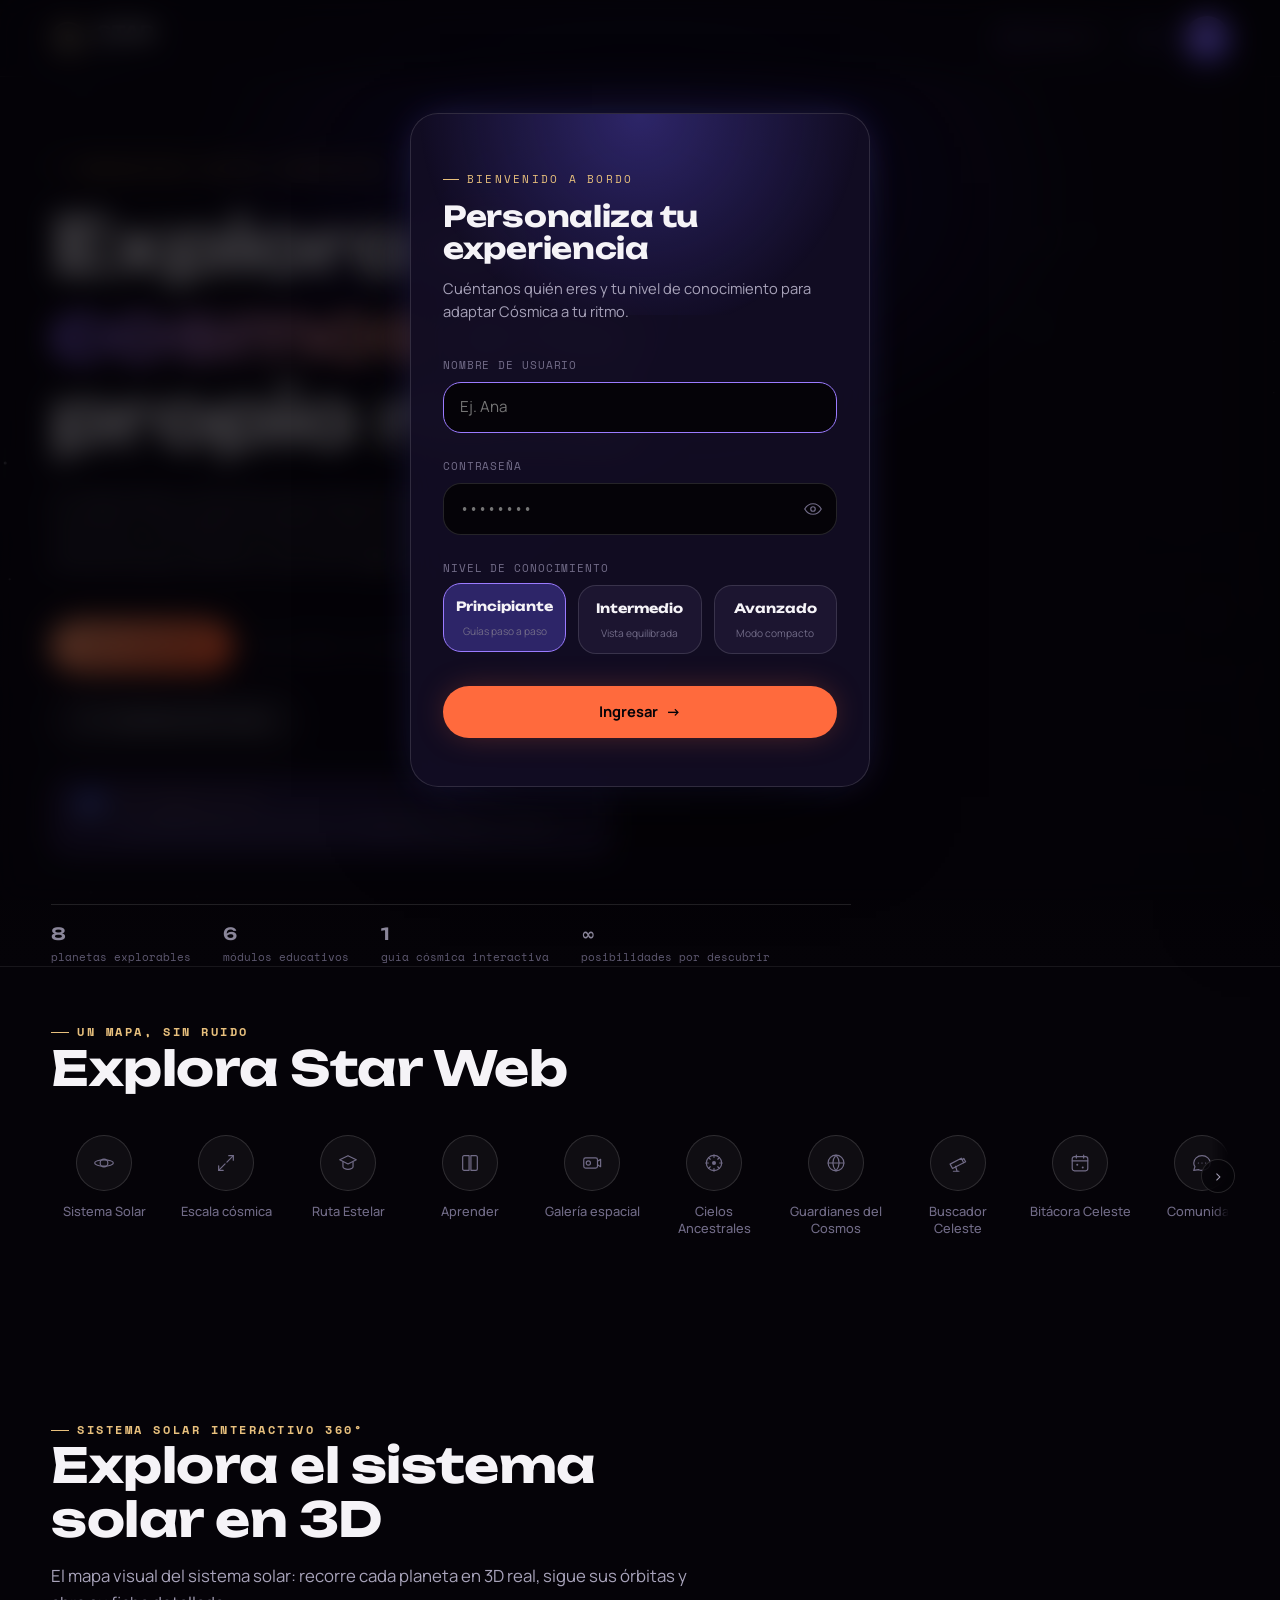
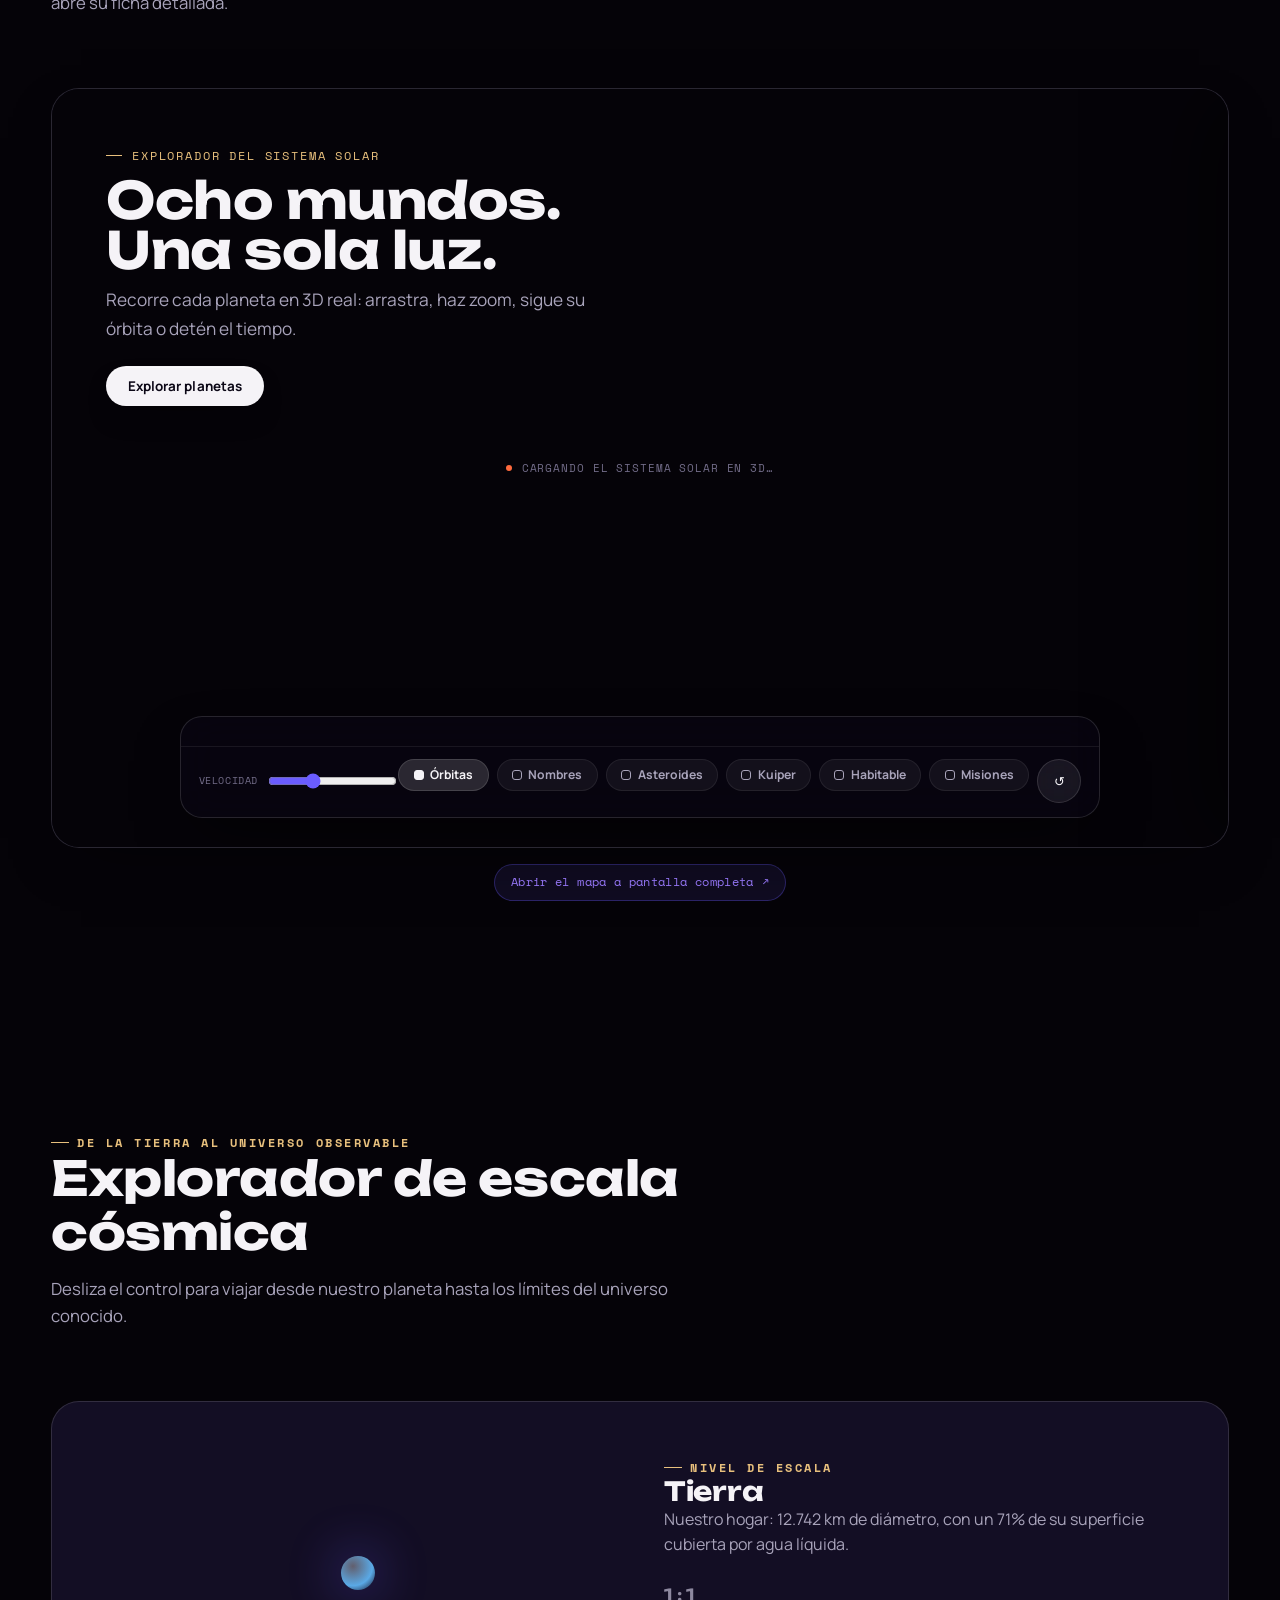
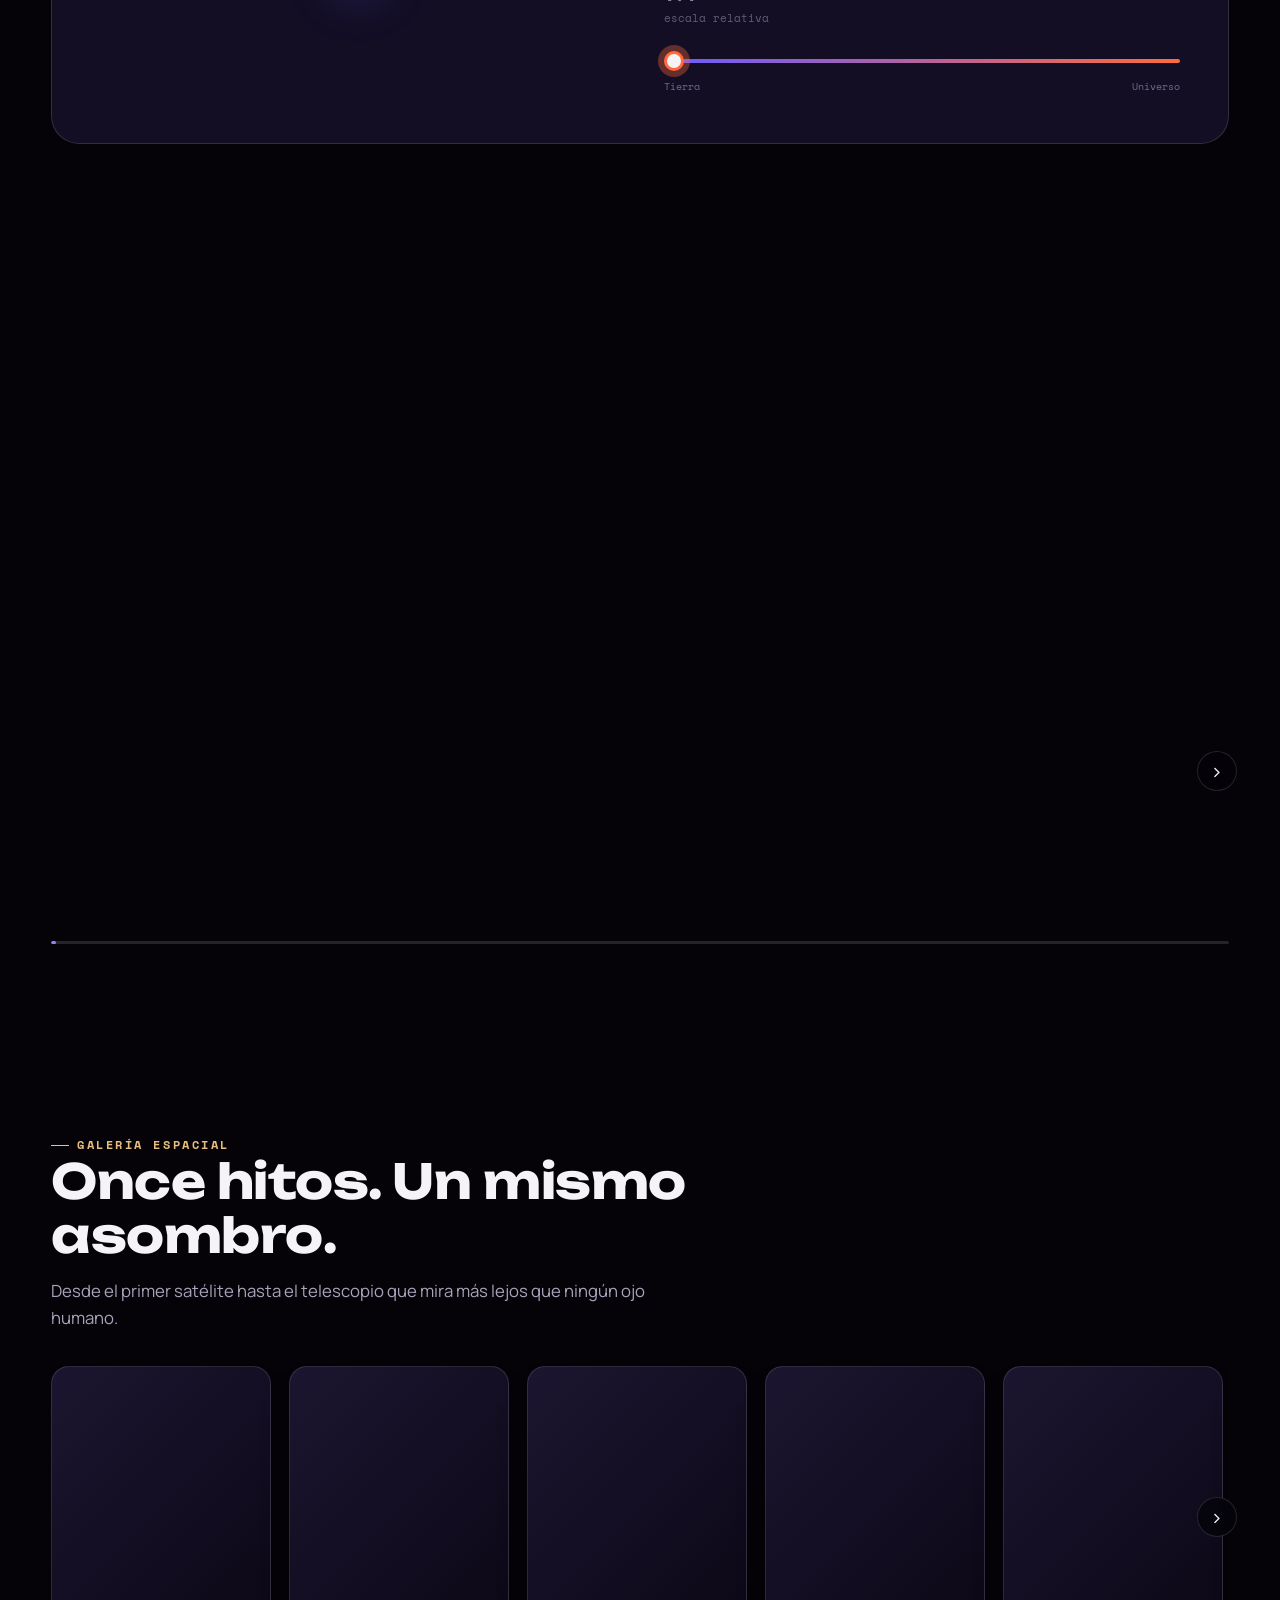
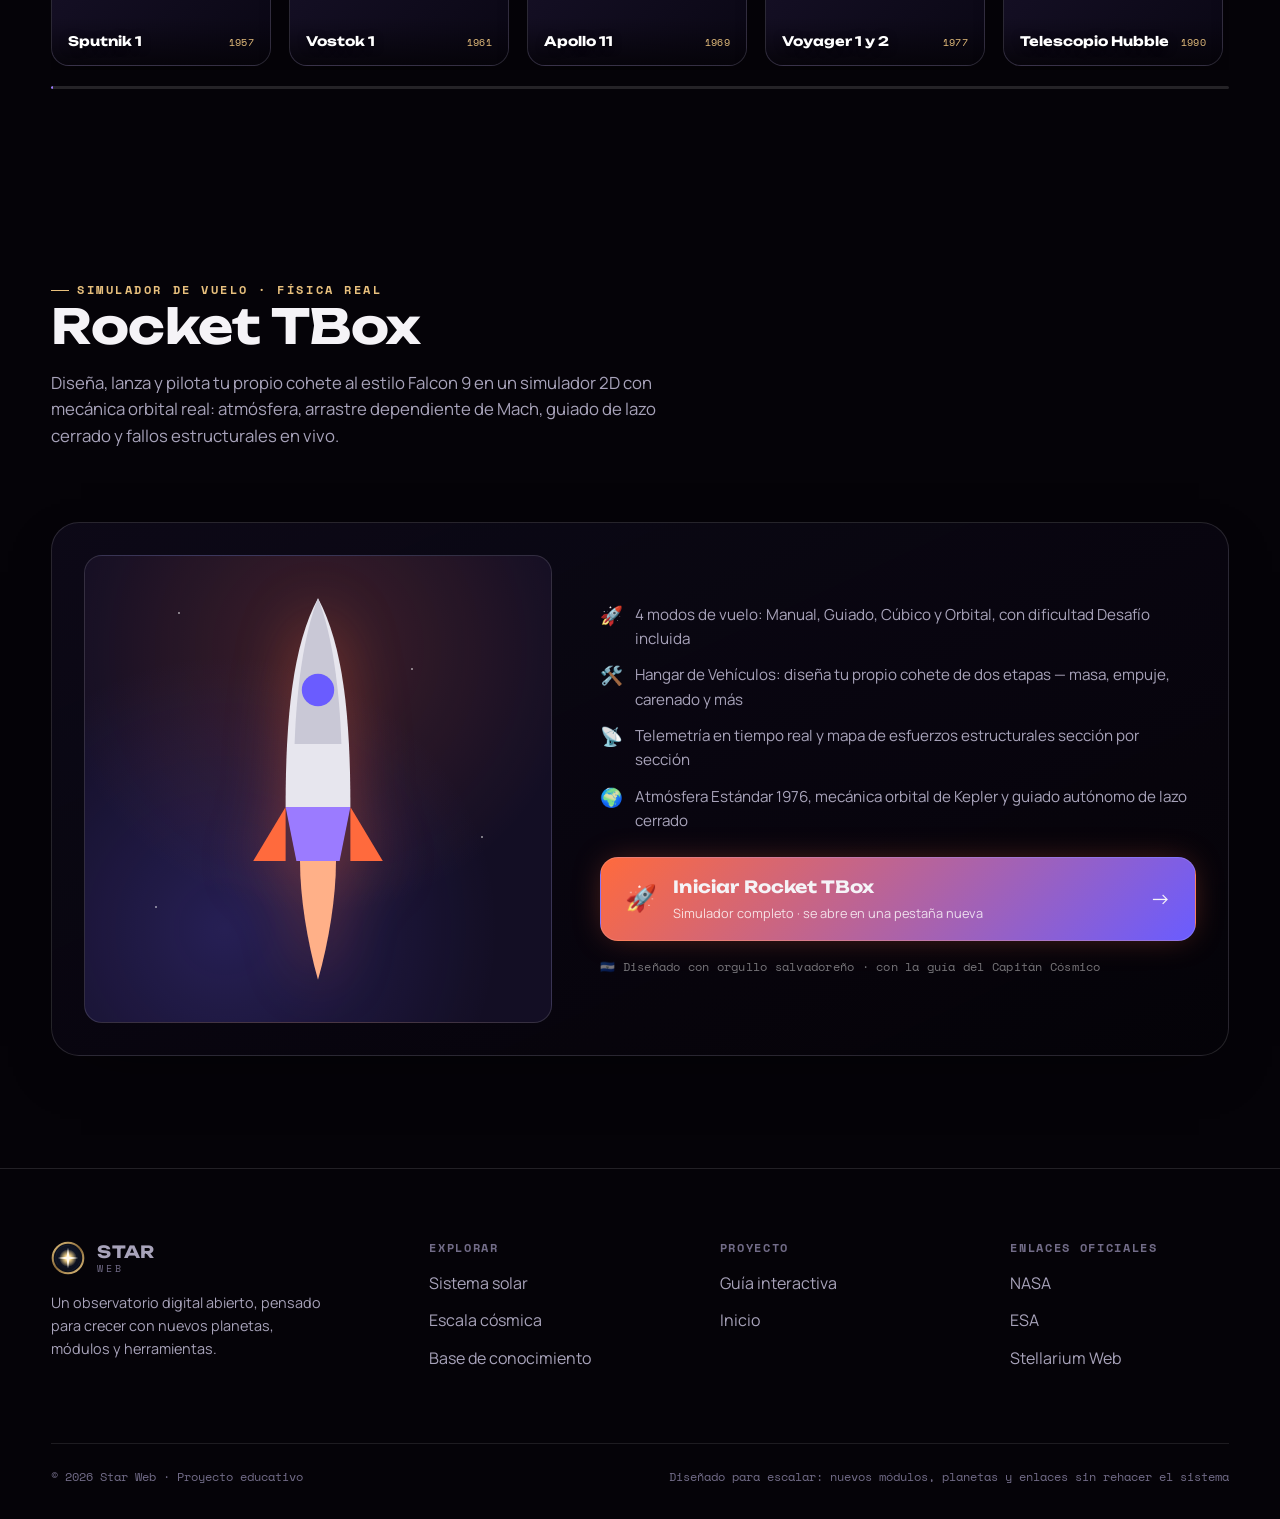
==== index.html @ 4aaf5ba1 "Fusiona la reorganización de accesos y secciones de claude/remove-visual-map-c8xvam" ====
<!DOCTYPE html> <html lang="es"> <head> <meta charset="UTF-8"> <meta name="viewport" content="width=device-width,initial-scale=1"> <title>Star Web · Explorador del espacio y la galaxia</title> <meta name="description" content="Explora planetas, escalas cósmicas y fenómenos del universo en una experiencia interactiva con guía interactiva."> <meta name="nebula-revision" content="stabilized-2026-08-02"> <link rel="icon" href="data:image/svg+xml,%3Csvg xmlns='http://www.w3.org/2000/svg' viewBox='0 0 100 100'%3E%3Ccircle cx='50' cy='50' r='44' fill='%230a0e1a' stroke='%23c9a15a' stroke-width='8'/%3E%3Cpath fill='%23fbe7a1' d='M50 16 L56 44 L84 50 L56 56 L50 84 L44 56 L16 50 L44 44 Z'/%3E%3C/svg%3E"> <link rel="preconnect" href="https://fonts.googleapis.com"> <link rel="preconnect" href="https://fonts.gstatic.com" crossorigin> <link href="https://fonts.googleapis.com/css2?family=Manrope:wght@400;500;600;700;800&family=Space+Mono:wght@400;700&family=Unbounded:wght@500;700;900&family=Cormorant+Garamond:ital,wght@0,500;0,600;0,700;1,500&family=Cinzel+Decorative:wght@400;700;900&display=swap" rel="stylesheet"> <script>!function(){function r(r,e,n){try{window.__nebulaErrors.push({kind:r,message:e,time:Date.now()}),window.__nebulaErrors.length>20&&window.__nebulaErrors.shift(),console.error("[Cósmica]",r,e,n||"")}catch(r){}}window.__nebulaErrors=[],window.addEventListener("error",function(e){r("error",e&&e.message,e&&e.error)}),window.addEventListener("unhandledrejection",function(e){r("unhandledrejection","Promesa rechazada sin manejar",e&&e.reason)}),window.safeStorage={get:function(e,n){try{var o=window.localStorage.getItem(e);if(null===o)return null;var t=o;try{t=JSON.parse(o)}catch(r){}return"function"!=typeof n||n(t)?t:null}catch(n){return r("storage-read",'No se pudo leer "'+e+'"',n),null}},set:function(e,n){try{var o="string"==typeof n?n:JSON.stringify(n);return window.localStorage.setItem(e,o),!0}catch(n){return r("storage-write",'No se pudo guardar "'+e+'"',n),!1}},remove:function(e){try{window.localStorage.removeItem(e)}catch(n){r("storage-remove",e,n)}}}}()</script> <style>:root{--deep-void:#050308;--deep-void-alt:#0a0714;--cosmic-indigo:#130e24;--cosmic-indigo-light:#1c1530;--cosmic-indigo-border:rgba(255,255,255,.13);--nebula-violet:#6a5cff;--nebula-violet-soft:#9b7bff;--nebula-violet-dim:rgba(106,92,255,.32);--estelar-mist:#f5f3f7;--estelar-mist-dim:#a8a3ba;--solar-ember:#FF6A3D;--solar-ember-soft:#FFB088;--solar-ember-dim:rgba(255,106,61,.35);--proton-silver:#726c88;--proton-silver-dim:rgba(255,255,255,.45);--void-rgb:5,3,8;--indigo-rgb:19,14,36;--violet-rgb:106,92,255;--dorado-rgb:232,192,125;--m3-gigante:#E9D8A6;--m3-gigante-dim:rgba(233,216,166,.35);--m3-oceanico:#5AA9E6;--m3-oceanico-dim:rgba(90,169,230,.35);--m3-helado:#9FE0DE;--m3-helado-dim:rgba(159,224,222,.35);--font-display:'Unbounded',system-ui,sans-serif;--font-body:'Manrope',system-ui,sans-serif;--font-mono:'Space Mono',ui-monospace,monospace;--space-1:.25rem;--space-2:.5rem;--space-3:.75rem;--space-4:1rem;--space-5:1.5rem;--space-6:2rem;--space-7:3rem;--space-8:4.5rem;--space-9:7rem;--radius-sm:8px;--radius-md:18px;--radius-lg:28px;--radius-pill:999px;--container-w:min(1240px,92vw);--shadow-glow-violet:0 0 40px -8px var(--nebula-violet-dim);--shadow-glow-ember:0 0 32px -6px var(--solar-ember-dim);--shadow-card:0 20px 60px -30px rgba(0,0,0,.7);--ease-out:cubic-bezier(.16,1,.3,1);--dur-fast:.2s;--dur-med:.45s;--dur-slow:.9s;--z-nav:8400;--z-panel:200;--z-ai:300;--z-bible:400;--surface-panel:var(--cosmic-indigo);--surface-panel-border:var(--cosmic-indigo-border);--focus-ring-color:var(--nebula-violet-soft);--dorado-celestial:#e8c07d;--dorado-celestial-soft:#f6dba4;--dorado-celestial-dim:rgba(232,192,125,.4);--font-sacred:'Cormorant Garamond',Georgia,serif}*,::after,::before{box-sizing:border-box;margin:0;padding:0}html{scroll-behavior:smooth;color-scheme:dark}@media(prefers-reduced-motion:reduce){html{scroll-behavior:auto}}body{background:var(--deep-void);color:var(--estelar-mist);font-family:var(--font-body);font-size:16px;line-height:1.6;min-height:100vh;overflow-x:hidden;-webkit-font-smoothing:antialiased}img,svg{display:block;max-width:100%}button,input{font:inherit;color:inherit}button{background:0 0;border:none;cursor:pointer}a{color:inherit;text-decoration:none}ul{list-style:none}h1,h2,h3,h4{font-family:var(--font-display);font-weight:700;line-height:1.12;letter-spacing:-.01em}h1{font-size:clamp(2.6rem,6vw,5rem)}.hero-inner h1{text-shadow:0 4px 40px rgba(0,0,0,.4)}h2{font-size:clamp(1.9rem,4vw,3rem)}h3{font-size:clamp(1.25rem,2.4vw,1.65rem)}p{color:var(--estelar-mist-dim)}:focus-visible{outline:2px solid var(--focus-ring-color);outline-offset:3px;border-radius:4px}.container{width:var(--container-w);margin-inline:auto}.eyebrow{font-family:var(--font-mono);font-size:.72rem;font-weight:700;letter-spacing:.22em;text-transform:uppercase;color:var(--dorado-celestial);display:inline-flex;align-items:center;gap:var(--space-2)}.eyebrow::before{content:'';width:18px;height:1px;background:var(--dorado-celestial)}.sr-only{position:absolute;width:1px;height:1px;overflow:hidden;clip:rect(0 0 0 0);white-space:nowrap}.section{padding-block:var(--space-9);scroll-margin-top:76px}.hero{scroll-margin-top:76px}.section-head{max-width:660px;margin-bottom:var(--space-8)}.section-head p{margin-top:var(--space-4);font-size:1.05rem}.lede{color:var(--proton-silver);font-size:1.08rem;line-height:1.7;max-width:46ch;font-weight:400}.reveal{opacity:0;transform:translateY(28px);transition:opacity var(--dur-slow) var(--ease-out),transform var(--dur-slow) var(--ease-out)}.reveal.is-visible{opacity:1;transform:none}@media(prefers-reduced-motion:reduce){.reveal{opacity:1;transform:none;transition:none}}.nav{position:fixed;top:0;left:0;right:0;z-index:var(--z-nav);padding:var(--space-4) 0;background:rgba(var(--void-rgb),.78);-webkit-backdrop-filter:blur(20px) saturate(160%);backdrop-filter:blur(20px) saturate(160%);border-bottom:1px solid rgba(255,255,255,.07)}@media(max-width:700px){.nav{-webkit-backdrop-filter:none;backdrop-filter:none;background:rgba(var(--void-rgb),.88)}}.nav .container{display:flex;align-items:center;justify-content:space-between}.brand{display:flex;align-items:center;gap:var(--space-3);font-family:var(--font-display);font-size:1.05rem}.brand-mark{width:34px;height:34px;flex-shrink:0;color:var(--solar-ember)}
.brand-name{display:flex;flex-direction:column;line-height:1.05;gap:2px}
.brand-name-primary{font-weight:700;letter-spacing:.02em}
.brand-name-secondary{font-family:var(--font-mono);font-size:.6rem;letter-spacing:.3em;text-transform:uppercase;color:var(--proton-silver);font-weight:400}.nav-links{position:fixed;inset:0 0 0 auto;width:min(86vw,340px);height:100vh;height:100dvh;display:flex;flex-direction:column;gap:var(--space-2);padding:calc(var(--space-8) + 56px) var(--space-6) var(--space-7);margin:0;background:rgba(19,14,36,.92);-webkit-backdrop-filter:blur(24px) saturate(180%);backdrop-filter:blur(24px) saturate(180%);border-left:1px solid var(--cosmic-indigo-border);box-shadow:-30px 0 80px rgba(0,0,0,.5);transform:translateX(100%);transition:transform var(--dur-med) var(--ease-out);overflow-y:auto;z-index:var(--z-nav)}.nav-links__group{display:flex;flex-direction:column;gap:var(--space-1);margin-bottom:var(--space-5)}.nav-links__group-title{font-family:var(--font-mono);font-size:.68rem;letter-spacing:.14em;text-transform:uppercase;color:var(--proton-silver);padding:0 var(--space-3);margin-bottom:var(--space-2)}.nav-links.is-open{transform:translateX(0)}.nav-links a{position:relative;display:block;color:var(--estelar-mist);font-family:var(--font-body);font-size:1.04rem;font-weight:500;text-transform:none;letter-spacing:0;padding:.68rem var(--space-3);border-radius:var(--radius-md);transition:background-color var(--dur-fast) var(--ease-out),color var(--dur-fast) var(--ease-out),padding-left var(--dur-fast) var(--ease-out)}.nav-links a:focus-visible,.nav-links a:hover{color:var(--estelar-mist);background:var(--nebula-violet-dim);padding-left:var(--space-4)}.nav-links a.is-active{color:var(--estelar-mist);font-weight:700;background:linear-gradient(135deg,rgba(106,92,255,.18),rgba(155,123,255,.07))}.nav-links a.is-active::before{content:'';position:absolute;left:-2px;top:50%;transform:translateY(-50%);width:3px;height:60%;border-radius:2px;background:linear-gradient(180deg,var(--nebula-violet-soft),var(--solar-ember));box-shadow:0 0 14px rgba(106,92,255,.6)}.nav-toggle{display:flex;align-items:center;justify-content:center;position:relative;width:44px;height:44px;border-radius:50%;background:linear-gradient(135deg,var(--nebula-violet-soft),var(--nebula-violet));border:1px solid rgba(232,192,125,.3);box-shadow:0 4px 20px rgba(106,92,255,.35);transition:transform var(--dur-fast) var(--ease-out),box-shadow var(--dur-fast) var(--ease-out);flex-shrink:0;z-index:var(--z-nav)}.nav-toggle:hover{transform:scale(1.06);box-shadow:0 6px 26px rgba(255,106,61,.32)}.nav-toggle:active{transform:scale(.94)}.nav-toggle span{position:absolute;left:50%;width:18px;height:2px;border-radius:2px;background:var(--estelar-mist);transition:transform var(--dur-fast) var(--ease-out),opacity var(--dur-fast) var(--ease-out)}.nav-toggle span:nth-child(1){top:16px;transform:translateX(-50%)}.nav-toggle span:nth-child(2){top:22px;transform:translateX(-50%)}.nav-toggle span:nth-child(3){top:28px;transform:translateX(-50%)}.nav-toggle[aria-expanded="true"] span:nth-child(1){top:22px;transform:translateX(-50%) rotate(45deg)}.nav-toggle[aria-expanded="true"] span:nth-child(2){opacity:0}.nav-toggle[aria-expanded="true"] span:nth-child(3){top:22px;transform:translateX(-50%) rotate(-45deg)}.nav-actions{display:flex;align-items:center;gap:var(--space-5)}@media(max-width:1300px){.nav-actions{gap:var(--space-4)}}.hero{position:relative;min-height:100svh;display:flex;align-items:center;padding-top:calc(var(--space-9) + 40px);overflow:hidden}#starfield{position:absolute;inset:0;z-index:0}.hero::after{content:'';position:absolute;inset:0;z-index:1;pointer-events:none;background:radial-gradient(ellipse 60% 50% at 50% 20%,rgba(var(--violet-rgb),.22),transparent 60%),linear-gradient(180deg,transparent 55%,rgba(var(--void-rgb),.75) 85%,var(--deep-void) 100%)}.hero .container{position:relative;z-index:2}.hero-inner{max-width:800px}.hero-inner h1{margin-top:var(--space-5)}.hero-inner h1 em{font-style:normal;color:var(--nebula-violet-soft);background:linear-gradient(90deg,var(--nebula-violet-soft),var(--solar-ember-soft));-webkit-background-clip:text;background-clip:text;color:transparent}.hero-inner p{margin-top:var(--space-5);font-size:1.15rem;max-width:560px}.hero-actions{display:flex;align-items:center;gap:var(--space-5);margin-top:var(--space-7);flex-wrap:wrap}.hero-link-secondary{display:inline-flex;align-items:center;gap:.4rem;font-family:var(--font-mono);font-size:.82rem;letter-spacing:.02em;color:var(--proton-silver);border-bottom:1px solid transparent;padding-block:.6rem;transition:color var(--dur-fast),border-color var(--dur-fast)}.hero-link-secondary span{display:inline-block;transition:transform var(--dur-fast) var(--ease-out)}.hero-link-secondary:focus-visible,.hero-link-secondary:hover{color:var(--estelar-mist);border-color:var(--proton-silver-dim)}.hero-link-secondary:focus-visible span,.hero-link-secondary:hover span{transform:translateX(3px)}.telemetry{margin-top:var(--space-7);display:flex;gap:var(--space-6);flex-wrap:wrap;font-family:var(--font-mono);font-size:.7rem;color:var(--proton-silver);border-top:1px solid rgba(255,255,255,.14);padding-top:var(--space-4);opacity:.82}.telemetry strong{display:block;font-size:1.05rem;color:var(--estelar-mist-dim);font-family:var(--font-display);font-weight:600}.explorer-section{position:relative}.solar-map-frame{position:relative;width:100%;height:min(86vh,760px);min-height:560px;border-radius:var(--radius-lg);overflow:hidden;background:var(--deep-void-alt);border:1px solid var(--cosmic-indigo-border);box-shadow:var(--shadow-card)}.solar-map-frame iframe{display:block;width:100%;height:100%;border:0}@media(max-width:700px){.solar-map-frame{height:min(84vh,660px);min-height:520px}}.solar-map-actions{text-align:center;margin-top:var(--space-4)}.solar-map-open{display:inline-flex;align-items:center;gap:.5rem;padding:.5rem 1rem;border-radius:var(--radius-pill);border:1px solid var(--nebula-violet-dim);background:rgba(var(--violet-rgb),.1);color:var(--nebula-violet-soft);font-family:var(--font-mono);font-size:.74rem;letter-spacing:.03em;transition:border-color var(--dur-fast),color var(--dur-fast),background var(--dur-fast)}.solar-map-open:focus-visible,.solar-map-open:hover{border-color:var(--nebula-violet-soft);color:var(--estelar-mist);background:rgba(var(--violet-rgb),.18)}.explorer-hint{text-align:center;margin-top:var(--space-6);color:var(--proton-silver);font-family:var(--font-mono);font-size:.78rem;letter-spacing:.05em}.continue-chip{display:inline-flex;align-items:center;gap:.5rem;margin-top:var(--space-4);padding:.5rem 1rem;border-radius:var(--radius-pill);border:1px solid var(--nebula-violet-dim);background:rgba(var(--violet-rgb),.1);color:var(--nebula-violet-soft);font-family:var(--font-mono);font-size:.74rem;letter-spacing:.03em;transition:border-color var(--dur-fast),color var(--dur-fast),background var(--dur-fast)}.continue-chip:focus-visible,.continue-chip:hover{border-color:var(--nebula-violet-soft);color:var(--estelar-mist);background:rgba(var(--violet-rgb),.18)}.scale-module{background:var(--cosmic-indigo);border:1px solid var(--cosmic-indigo-border);border-radius:var(--radius-lg);padding:var(--space-7);margin-top:var(--space-8);display:grid;gap:var(--space-7);grid-template-columns:1fr}@media(min-width:860px){.scale-module{grid-template-columns:1fr 1fr;align-items:center}}.scale-stage{position:relative;aspect-ratio:1/1;max-width:340px;margin-inline:auto;display:flex;align-items:center;justify-content:center}.scale-stage-ring{position:absolute;border:1px solid rgba(255,255,255,.15);border-radius:50%}.scale-circle{border-radius:50%;transition:width var(--dur-med) var(--ease-out),height var(--dur-med) var(--ease-out),background var(--dur-med) var(--ease-out),opacity var(--dur-med) var(--ease-out);box-shadow:0 0 50px 6px var(--nebula-violet-dim)}
.scale-photo{position:absolute;inset:6%;width:88%;height:88%;border-radius:50%;object-fit:cover;opacity:0;pointer-events:none;transition:opacity var(--dur-med) var(--ease-out);box-shadow:0 0 50px 6px var(--nebula-violet-dim),inset 0 0 30px rgba(0,0,0,.4)}
.scale-photo.is-loaded{opacity:1}.scale-text{display:-webkit-box;-webkit-line-clamp:2;-webkit-box-orient:vertical;overflow:hidden}.scale-text.is-expanded{-webkit-line-clamp:unset;overflow:visible}.scale-text-toggle{display:block;margin-top:.4rem;font-family:var(--font-mono);font-size:.7rem;letter-spacing:.04em;color:var(--nebula-violet-soft)}.scale-text-toggle:focus-visible,.scale-text-toggle:hover{color:var(--estelar-mist)}.knowledge-grid{padding-bottom:12px}
.knowledge-grid .k-card{width:260px;flex-shrink:0}
@media(max-width:640px){.knowledge-grid .k-card{width:230px}}.resources-grid{display:grid;gap:var(--space-4);grid-template-columns:repeat(auto-fill,minmax(240px,1fr))}.roadmap-panel{margin-top:var(--space-9);padding:var(--space-7) var(--space-6) var(--space-6);background:linear-gradient(160deg,rgba(var(--violet-rgb),.05),transparent 60%);border:1px dashed var(--cosmic-indigo-border);border-radius:var(--radius-lg)}.roadmap-grid{display:grid;gap:var(--space-4);grid-template-columns:repeat(auto-fill,minmax(220px,1fr));margin-top:var(--space-6)}.site-footer{border-top:1px solid rgba(255,255,255,.12);padding-block:var(--space-8) var(--space-6)}.footer-grid{display:grid;gap:var(--space-8);grid-template-columns:1.4fr repeat(3,1fr)}.footer-col h4{font-family:var(--font-mono);font-size:.75rem;letter-spacing:.14em;text-transform:uppercase;color:var(--proton-silver);margin-bottom:var(--space-4)}.footer-col ul{display:flex;flex-direction:column;gap:var(--space-3)}.footer-col a{color:var(--estelar-mist-dim);transition:color var(--dur-fast)}.footer-col a:hover{color:var(--nebula-violet-soft)}.footer-bottom{margin-top:var(--space-8);padding-top:var(--space-5);border-top:1px solid rgba(255,255,255,.1);display:flex;justify-content:space-between;flex-wrap:wrap;gap:var(--space-3);font-family:var(--font-mono);font-size:.72rem;color:var(--proton-silver)}@media(max-width:760px){.footer-grid{grid-template-columns:1fr 1fr}}.btn{position:relative;isolation:isolate;overflow:hidden;display:inline-flex;align-items:center;justify-content:center;gap:var(--space-2);height:50px;padding:0 1.6rem;border-radius:var(--radius-pill);font-family:var(--font-body);font-weight:700;font-size:.92rem;white-space:nowrap;border:1px solid transparent;transition:transform var(--dur-fast) var(--ease-out),box-shadow var(--dur-fast) var(--ease-out),background var(--dur-fast) var(--ease-out),border-color var(--dur-fast) var(--ease-out),color var(--dur-fast) var(--ease-out)}.btn::before{content:'';position:absolute;inset:0;z-index:-1;border-radius:inherit;background:linear-gradient(115deg,transparent 20%,rgba(255,255,255,.45) 48%,transparent 76%);transform:translateX(-130%);opacity:0;transition:opacity .3s var(--ease-out)}.btn:hover::before{opacity:.55;transition:transform 1s var(--ease-out),opacity .3s var(--ease-out);transform:translateX(130%)}.btn:active{transform:scale(.96)!important;transition-duration:.15s}.btn:focus-visible{outline:2px solid var(--nebula-violet-soft);outline-offset:3px}.btn::before{content:"";position:absolute;inset:0;z-index:-1;border-radius:inherit;background:linear-gradient(115deg,transparent 20%,rgba(255,255,255,.45) 48%,transparent 76%);transform:translateX(-130%);opacity:0;transition:opacity .3s var(--ease-out)}.btn:hover::before{opacity:.6;transition:transform 1s var(--ease-out),opacity .3s var(--ease-out);transform:translateX(130%)}.btn-primary{background:linear-gradient(135deg,var(--solar-ember-soft),var(--solar-ember));color:var(--deep-void);box-shadow:0 1px 0 rgba(255,255,255,.35) inset,var(--shadow-glow-ember)}.btn-primary:focus-visible,.btn-primary:hover{transform:translateY(-2px);box-shadow:0 1px 0 rgba(255,255,255,.4) inset,0 22px 46px -12px var(--solar-ember-dim);filter:brightness(1.05)}.btn-ghost{background:rgba(255,255,255,.05);color:var(--estelar-mist);border:1px solid var(--proton-silver-dim);-webkit-backdrop-filter:blur(14px) saturate(140%);backdrop-filter:blur(14px) saturate(140%)}.btn-ghost:focus-visible,.btn-ghost:hover{border-color:var(--nebula-violet-soft);color:var(--estelar-mist);background:rgba(255,255,255,.1);transform:translateY(-2px);box-shadow:0 16px 30px -18px rgba(0,0,0,.6)}.btn-sm{height:40px;padding:0 1.1rem;font-size:.82rem}.btn-lg{height:56px;padding:0 2.1rem;font-size:1.02rem}.btn-icon{width:44px;height:44px;border-radius:50%;display:inline-flex;align-items:center;justify-content:center;background:rgba(255,255,255,.07);border:1px solid var(--cosmic-indigo-border);-webkit-backdrop-filter:blur(14px) saturate(140%);backdrop-filter:blur(14px) saturate(140%);color:var(--estelar-mist);transition:background-color var(--dur-med) var(--ease-out),border-color var(--dur-med) var(--ease-out),transform var(--dur-med) var(--ease-out),box-shadow var(--dur-med) var(--ease-out)}.btn-icon:hover{background:rgba(255,255,255,.16);border-color:var(--nebula-violet-soft);transform:translateY(-2px);box-shadow:0 12px 22px -12px rgba(0,0,0,.6)}.btn-icon:active{transform:scale(.92)}.k-card{position:relative;display:flex;flex-direction:column;gap:var(--space-3);background:rgba(255,255,255,.045);border:1px solid var(--cosmic-indigo-border);border-radius:var(--radius-lg);padding:var(--space-5);text-align:left;box-shadow:var(--shadow-card);-webkit-backdrop-filter:blur(10px);backdrop-filter:blur(10px);transition:border-color var(--dur-med) var(--ease-out),box-shadow var(--dur-med) var(--ease-out),transform var(--dur-med) var(--ease-out);transform:perspective(700px);will-change:transform}.k-card:focus-visible,.k-card:hover{border-color:var(--nebula-violet-dim);box-shadow:var(--shadow-glow-violet);transform:perspective(700px) translateY(-8px)}.k-card-visual{position:relative;aspect-ratio:4/3;border-radius:var(--radius-sm);overflow:hidden;background:radial-gradient(ellipse at 50% 40%,var(--nebula-violet-dim),transparent 65%),var(--cosmic-indigo-light);display:flex;align-items:center;justify-content:center}.k-card-visual svg{width:76%;height:76%;transition:transform var(--dur-med) var(--ease-out);pointer-events:none}
.k-card-photo{position:absolute;inset:0;width:100%;height:100%;object-fit:cover;opacity:0;transition:opacity var(--dur-slow) var(--ease-out)}
.k-card-photo.is-loaded{opacity:1}
.k-card-photo.is-loaded~svg{opacity:0;transition:opacity var(--dur-med) var(--ease-out)}.k-card:focus-visible .k-card-visual svg,.k-card:hover .k-card-visual svg{transform:scale(1.06) translateZ(0)}.k-card-tag{font-family:var(--font-mono);font-size:.66rem;letter-spacing:.08em;text-transform:uppercase;color:var(--proton-silver)}.k-card-title{font-family:var(--font-display);font-size:1.05rem;font-weight:700;color:var(--estelar-mist);letter-spacing:-.01em}@media(prefers-reduced-motion:reduce){.k-card{transform:none!important}.k-card-visual svg{transition:none}}.k-modal-overlay{position:fixed;inset:0;z-index:var(--z-panel);display:flex;align-items:center;justify-content:center;padding:var(--space-5);background:rgba(var(--void-rgb),.7);-webkit-backdrop-filter:blur(8px);backdrop-filter:blur(8px);opacity:0;pointer-events:none;transition:opacity var(--dur-med) var(--ease-out)}.k-modal-overlay[hidden]{display:none}.k-modal-overlay.is-open{opacity:1;pointer-events:auto}.k-modal{position:relative;width:min(640px,100%);max-height:min(86vh,760px);overflow-y:auto;background:var(--surface-panel);border:1px solid var(--surface-panel-border);border-radius:var(--radius-lg);box-shadow:0 40px 90px -30px rgba(0,0,0,.8),var(--shadow-glow-violet);padding:var(--space-7) var(--space-6);transform:scale(.92) translateY(18px);opacity:0;transition:transform var(--dur-med) var(--ease-out),opacity var(--dur-med) var(--ease-out)}.k-modal-overlay.is-open .k-modal{transform:scale(1) translateY(0);opacity:1}.k-modal-visual{position:relative;aspect-ratio:16/9;border-radius:var(--radius-md);overflow:hidden;margin:var(--space-5) 0;background:radial-gradient(ellipse at 50% 40%,var(--nebula-violet-dim),transparent 65%),var(--cosmic-indigo-light);border:1px solid var(--cosmic-indigo-border);display:flex;align-items:center;justify-content:center}.k-modal-visual svg{width:min(70%,280px);height:auto}.k-modal p{margin-bottom:var(--space-4);font-size:.98rem}@media(max-width:560px){.k-modal{padding:var(--space-6) var(--space-5)}}@media(prefers-reduced-motion:reduce){.k-modal,.k-modal-overlay{transition:opacity .2s ease}.k-modal{transform:none!important}}.detail-panel{position:fixed;top:0;right:0;height:100vh;width:min(420px,100vw);background:var(--surface-panel);border-left:1px solid var(--surface-panel-border);z-index:var(--z-panel);padding:var(--space-7) var(--space-6);transform:translateX(100%);transition:transform var(--dur-med) var(--ease-out);overflow-y:auto}.detail-panel.is-open{transform:translateX(0)}.detail-panel-close{position:absolute;top:var(--space-5);right:var(--space-5);width:38px;height:38px;border-radius:50%;border:1px solid var(--proton-silver-dim);display:flex;align-items:center;justify-content:center;font-size:1.1rem}.detail-panel-close:hover{border-color:var(--solar-ember);color:var(--solar-ember)}.detail-badge{font-family:var(--font-mono);font-size:.72rem;color:var(--nebula-violet-soft);letter-spacing:.1em}.detail-panel h3{margin-top:var(--space-2);font-size:2rem}.detail-orb{width:96px;height:96px;border-radius:50%;margin:var(--space-5) 0;box-shadow:0 0 50px 8px var(--nebula-violet-dim)}.detail-stats{display:grid;grid-template-columns:1fr 1fr;gap:var(--space-4);font-family:var(--font-mono);font-size:.8rem;margin:var(--space-5) 0;border-top:1px solid var(--cosmic-indigo-border);border-bottom:1px solid var(--cosmic-indigo-border);padding-block:var(--space-4)}.detail-stats span{display:block;color:var(--proton-silver);font-size:.68rem;text-transform:uppercase;letter-spacing:.08em;margin-bottom:2px}.detail-panel p{margin-bottom:var(--space-4)}.fun-fact{border-left:2px solid var(--solar-ember);padding-left:var(--space-4);font-size:.92rem;color:var(--estelar-mist);margin-bottom:var(--space-5)}.detail-links{display:flex;flex-direction:column;gap:var(--space-3)}.detail-links a{display:flex;justify-content:space-between;align-items:center;padding:var(--space-3) var(--space-4);border:1px solid var(--cosmic-indigo-border);border-radius:var(--radius-sm);font-size:.85rem;transition:border-color var(--dur-fast)}.detail-links a:hover{border-color:var(--nebula-violet-soft)}.scrim{position:fixed;inset:0;background:rgba(var(--void-rgb),.66);z-index:150;opacity:0;pointer-events:none;transition:opacity var(--dur-med)}.scrim.is-open{opacity:1;pointer-events:auto}.chip{padding:.5rem 1rem;border-radius:var(--radius-pill);border:1px solid var(--cosmic-indigo-border);background:var(--cosmic-indigo-light);font-size:.82rem;color:var(--estelar-mist-dim);transition:border-color var(--dur-fast),color var(--dur-fast)}.chip:focus-visible,.chip:hover{border-color:var(--solar-ember);color:var(--estelar-mist)}.chip-row{display:flex;gap:var(--space-3);flex-wrap:wrap}.resource-card{display:flex;flex-direction:column;gap:var(--space-3);background:rgba(255,255,255,.045);border:1px solid var(--cosmic-indigo-border);border-radius:var(--radius-lg);padding:var(--space-5);-webkit-backdrop-filter:blur(10px);backdrop-filter:blur(10px);box-shadow:var(--shadow-card);transition:border-color var(--dur-med) var(--ease-out),transform var(--dur-med) var(--ease-out),box-shadow var(--dur-med) var(--ease-out)}.resource-card:hover{border-color:var(--nebula-violet-dim);transform:translateY(-8px);box-shadow:var(--shadow-glow-violet)}.resource-card .tag{font-family:var(--font-mono);font-size:.68rem;color:var(--proton-silver);letter-spacing:.08em;text-transform:uppercase}.resource-card .go{margin-top:auto;font-family:var(--font-mono);font-size:.78rem;color:var(--solar-ember)}.roadmap-card{border:1px dashed var(--cosmic-indigo-border);border-radius:var(--radius-lg);padding:var(--space-5);color:var(--proton-silver);background:linear-gradient(135deg,var(--cosmic-indigo),var(--deep-void-alt));transition:border-color var(--dur-med) var(--ease-out),background var(--dur-med) var(--ease-out),transform var(--dur-med) var(--ease-out)}.roadmap-card:hover{border-color:var(--dorado-celestial-dim);transform:translateY(-4px)}.roadmap-card .tag{display:inline-block;font-family:var(--font-mono);font-size:.66rem;letter-spacing:.1em;color:var(--nebula-violet-soft);border:1px solid var(--nebula-violet-dim);padding:.25rem .6rem;border-radius:var(--radius-pill);margin-bottom:var(--space-3)}.roadmap-card h4{font-family:var(--font-display);font-size:1rem;color:var(--estelar-mist);margin-bottom:var(--space-2)}.range-slider{-webkit-appearance:none;appearance:none;width:100%;height:4px;background:linear-gradient(90deg,var(--nebula-violet),var(--solar-ember));border-radius:var(--radius-pill);margin-top:var(--space-6)}.range-slider::-webkit-slider-thumb{-webkit-appearance:none;appearance:none;width:20px;height:20px;border-radius:50%;background:var(--estelar-mist);border:3px solid var(--solar-ember);cursor:pointer;box-shadow:0 0 0 6px var(--solar-ember-dim)}.range-slider::-moz-range-thumb{width:20px;height:20px;border-radius:50%;background:var(--estelar-mist);border:3px solid var(--solar-ember);cursor:pointer;box-shadow:0 0 0 6px var(--solar-ember-dim)}.scale-ticks{display:flex;justify-content:space-between;margin-top:var(--space-2);font-family:var(--font-mono);font-size:.65rem;color:var(--proton-silver)}.ai-fab{display:none!important}.ai-fab::before{content:'';position:absolute;inset:0;border-radius:50%;background:var(--solar-ember);z-index:-1;animation:pulse-ring 3.2s ease-out infinite}.ai-fab.is-settled::before{animation:none}.ai-fab svg{width:26px;height:26px;color:var(--deep-void)}.ai-panel{position:fixed;bottom:calc(var(--space-6) + 76px);right:var(--space-6);z-index:var(--z-ai);width:min(380px,90vw);max-height:min(560px,72vh);background:var(--surface-panel);border:1px solid var(--surface-panel-border);border-radius:var(--radius-lg);box-shadow:0 30px 80px -20px rgba(0,0,0,.8);display:flex;flex-direction:column;overflow:hidden;opacity:0;transform:translateY(16px) scale(.97);pointer-events:none;transition:opacity var(--dur-med) var(--ease-out),transform var(--dur-med) var(--ease-out)}.ai-panel.is-open{opacity:1;transform:none;pointer-events:auto}.ai-panel-head{padding:var(--space-5);border-bottom:1px solid var(--cosmic-indigo-border);display:flex;justify-content:space-between;align-items:center}.ai-panel-head h4{font-size:.95rem}.ai-panel-head .eyebrow{margin-top:2px}.ai-log{flex:1;overflow-y:auto;padding:var(--space-5);display:flex;flex-direction:column;gap:var(--space-3)}.ai-msg{max-width:88%;padding:.7rem 1rem;border-radius:var(--radius-md);font-size:.88rem;line-height:1.5}.ai-msg.from-ai{background:var(--cosmic-indigo-light);border:1px solid var(--nebula-violet-dim);align-self:flex-start;border-bottom-left-radius:4px}.ai-msg.from-user{background:var(--solar-ember);color:var(--deep-void);align-self:flex-end;border-bottom-right-radius:4px;font-weight:600}.ai-suggestions{padding:0 var(--space-5) var(--space-4);display:flex;gap:var(--space-2);flex-wrap:wrap}.ai-form{display:flex;gap:var(--space-2);padding:var(--space-4);border-top:1px solid var(--cosmic-indigo-border)}.ai-form input{flex:1;background:var(--deep-void);border:1px solid var(--cosmic-indigo-border);border-radius:var(--radius-pill);padding:.7rem 1.1rem;font-size:.85rem;color:var(--estelar-mist)}.ai-form input:focus-visible{outline:0;border-color:var(--nebula-violet-soft)}.ai-form button{width:42px;height:42px;border-radius:50%;background:var(--solar-ember);color:var(--deep-void);display:flex;align-items:center;justify-content:center;flex-shrink:0}.ai-form button svg{width:18px;height:18px}@keyframes spin{to{transform:rotate(360deg)}}@keyframes counter-spin{to{transform:translate(-50%,-50%) rotate(-360deg)}}@keyframes pulse-ring{0%{transform:scale(.85);opacity:.45}70%{transform:scale(1.55);opacity:0}100%{transform:scale(1.55);opacity:0}}@keyframes float-up{0%{transform:translateY(0)}50%{transform:translateY(-10px)}100%{transform:translateY(0)}}@keyframes fade-in{from{opacity:0}to{opacity:1}}@media(prefers-reduced-motion:reduce){.ai-fab::before{animation:none!important}*{transition-duration:.01ms!important;animation-duration:.01ms!important;animation-iteration-count:1!important}}html[data-theme=observatory]{--deep-void:#03050B;--deep-void-alt:#060915;--cosmic-indigo:#0C1220;--cosmic-indigo-light:#131A2E;--cosmic-indigo-border:#293150;--nebula-violet:#7B86C9;--nebula-violet-soft:#AEB9EE;--nebula-violet-dim:rgba(123,134,201,.28);--estelar-mist:#EAF1FD;--estelar-mist-dim:rgba(234,241,253,.7);--solar-ember:#AEDBFF;--solar-ember-soft:#EAF5FF;--solar-ember-dim:rgba(174,219,255,.34);--proton-silver:#93A2C8;--proton-silver-dim:rgba(147,162,200,.42);--m3-gigante:#D6CDAE;--m3-gigante-dim:rgba(214,205,174,.32);--m3-oceanico:#79C6FF;--m3-oceanico-dim:rgba(121,198,255,.32);--m3-helado:#C3F1EE;--m3-helado-dim:rgba(195,241,238,.32);--dorado-celestial:#E3EAF9;--dorado-celestial-soft:#F5F9FF;--dorado-celestial-dim:rgba(227,234,249,.38);--void-rgb:3,5,11;--indigo-rgb:12,18,32;--violet-rgb:123,134,201;--dorado-rgb:227,234,249;--shadow-glow-violet:0 0 42px -8px var(--nebula-violet-dim);--shadow-glow-ember:0 0 36px -6px var(--solar-ember-dim);--shadow-card:0 22px 64px -30px rgba(0,0,0,.85);color-scheme:dark}html[data-theme=observatory] body{background:radial-gradient(ellipse 90% 55% at 50% 0,rgba(var(--dorado-rgb),.05),transparent 62%),radial-gradient(ellipse 70% 50% at 12% 100%,rgba(var(--violet-rgb),.06),transparent 65%),var(--deep-void)}html[data-theme=observatory] .solar-map-frame iframe{filter:saturate(.68) brightness(.9) contrast(1.05) hue-rotate(-8deg)}
[data-theme=observatory] .rs-quiz-opt.is-correct{border-color:#0072B2;background:rgba(0,114,178,.18)}
[data-theme=observatory] .rs-quiz-opt.is-wrong{border-color:#E69F00;background:rgba(230,159,0,.2)}
[data-theme=observatory] .rs-quiz-opt.is-correct::after{content:"✓";margin-left:auto;font-weight:700;font-size:1.15em;color:#0072B2}
[data-theme=observatory] .rs-quiz-opt.is-wrong::after{content:"✗";margin-left:auto;font-weight:700;font-size:1.15em;color:#E69F00}
[data-theme=observatory] .nal-ep-status.is-success{color:#0072B2}
[data-theme=observatory] .nal-ep-status.is-error{color:#E69F00}
[data-theme=observatory] .cm-status.is-success{background:rgba(0,114,178,.15);color:#0072B2;border-color:#0072B2}
[data-theme=observatory] .cm-status.is-error{background:rgba(230,159,0,.15);color:#E69F00;border-color:#E69F00}
[data-theme=observatory] .route-complete-check{background:rgba(0,114,178,.15);border-color:#0072B2}.btn-observatory{position:relative;display:flex;align-items:center;gap:.55rem;background:linear-gradient(135deg,rgba(var(--indigo-rgb),.7),rgba(var(--void-rgb),.5));border:1px solid var(--cosmic-indigo-border);color:var(--proton-silver);padding:.5rem 1rem;border-radius:var(--radius-pill);font-family:var(--font-mono);font-size:.72rem;letter-spacing:.06em;text-transform:uppercase;transition:border-color var(--dur-fast),color var(--dur-fast),box-shadow var(--dur-fast),transform var(--dur-fast),background var(--dur-fast)}.btn-observatory svg{width:15px;height:15px;flex-shrink:0;transition:transform var(--dur-med) var(--ease-out),color var(--dur-fast),filter var(--dur-fast)}.btn-observatory:focus-visible,.btn-observatory:hover{border-color:var(--nebula-violet-dim);color:var(--estelar-mist);box-shadow:0 0 22px -6px var(--nebula-violet-dim);transform:translateY(-1px)}.btn-observatory.active{background:linear-gradient(135deg,var(--nebula-violet-dim),rgba(var(--indigo-rgb),.65));border-color:var(--nebula-violet-soft);color:var(--estelar-mist);box-shadow:0 0 0 1px var(--nebula-violet-dim) inset,0 0 26px -4px var(--nebula-violet-dim);animation:btn-observatory-glow 3.6s ease-in-out infinite}.btn-observatory.active svg{color:var(--nebula-violet-soft);transform:rotate(-12deg);filter:drop-shadow(0 0 6px var(--nebula-violet-dim))}@keyframes btn-observatory-glow{0%,100%{box-shadow:0 0 0 1px var(--nebula-violet-dim) inset,0 0 26px -4px var(--nebula-violet-dim)}50%{box-shadow:0 0 0 1px var(--nebula-violet-dim) inset,0 0 36px -2px var(--nebula-violet-dim)}}@media(prefers-reduced-motion:reduce){.btn-observatory.active{animation:none}}@media(max-width:480px){.btn-observatory span{display:none}.btn-observatory{padding:.55rem;gap:0}}.bible-cta{position:relative;display:flex;align-items:center;gap:var(--space-5);width:100%;max-width:640px;margin-top:var(--space-2);padding:var(--space-6) var(--space-7);background:linear-gradient(135deg,var(--cosmic-indigo),var(--cosmic-indigo-light));border:1px solid var(--cosmic-indigo-border);border-radius:var(--radius-lg);overflow:hidden;text-align:left;cursor:pointer;transition:transform var(--dur-fast) var(--ease-out),border-color var(--dur-fast),box-shadow var(--dur-fast)}.bible-cta:focus-visible,.bible-cta:hover{transform:translateY(-4px);border-color:var(--dorado-celestial-dim);box-shadow:0 30px 70px -30px rgba(var(--dorado-rgb),.3),var(--shadow-glow-violet)}.bible-cta-glow{position:absolute;inset:-40% -10%;z-index:0;background:radial-gradient(circle,var(--nebula-violet-dim),transparent 60%);opacity:.55;transition:opacity var(--dur-med);pointer-events:none}.bible-cta:hover .bible-cta-glow{opacity:1}.bible-cta-icon{position:relative;z-index:1;flex-shrink:0;width:56px;height:56px;border-radius:var(--radius-md);display:flex;align-items:center;justify-content:center;background:linear-gradient(135deg,var(--nebula-violet-dim),var(--dorado-celestial-dim));color:var(--dorado-celestial-soft)}.bible-cta-icon svg{width:28px;height:28px}.bible-cta-text{position:relative;z-index:1;display:flex;flex-direction:column;gap:.3rem}.bible-cta-text strong{font-family:var(--font-display);font-size:1.15rem;color:var(--estelar-mist)}.bible-cta-text small{font-family:var(--font-mono);font-size:.72rem;letter-spacing:.05em;color:var(--proton-silver)}.bible-cta-arrow{position:relative;z-index:1;margin-left:auto;font-size:1.3rem;color:var(--dorado-celestial);transition:transform var(--dur-fast) var(--ease-out)}.bible-cta:hover .bible-cta-arrow{transform:translateX(6px)}@media(max-width:560px){.bible-cta{flex-wrap:wrap;padding:var(--space-5)}.bible-cta-arrow{display:none}}.gallery-cta{position:relative;display:flex;align-items:center;gap:var(--space-5);width:100%;max-width:640px;margin-top:var(--space-4);padding:var(--space-6) var(--space-7);background:linear-gradient(135deg,var(--cosmic-indigo),var(--cosmic-indigo-light));border:1px solid var(--cosmic-indigo-border);border-radius:var(--radius-lg);overflow:hidden;text-align:left;cursor:pointer;transition:transform var(--dur-fast) var(--ease-out),border-color var(--dur-fast) var(--ease-out),box-shadow var(--dur-fast) var(--ease-out)}.gallery-cta:focus-visible,.gallery-cta:hover{transform:translateY(-2px);border-color:var(--solar-ember-dim);box-shadow:var(--shadow-glow-ember),var(--shadow-glow-violet)}.gallery-cta-glow{position:absolute;inset:-40% -10%;z-index:0;background:radial-gradient(circle,var(--solar-ember-dim),transparent 60%);opacity:.5;transition:opacity var(--dur-med);pointer-events:none}.gallery-cta:hover .gallery-cta-glow{opacity:1}.gallery-cta-icon{position:relative;z-index:1;flex-shrink:0;width:56px;height:56px;border-radius:var(--radius-md);display:flex;align-items:center;justify-content:center;background:linear-gradient(135deg,var(--solar-ember-dim),var(--nebula-violet-dim));color:var(--solar-ember-soft)}.gallery-cta-icon svg{width:28px;height:28px}.gallery-cta-text{position:relative;z-index:1;display:flex;flex-direction:column;gap:.3rem}.gallery-cta-text strong{font-family:var(--font-display);font-size:1.15rem;color:var(--estelar-mist)}.gallery-cta-text small{font-family:var(--font-mono);font-size:.72rem;letter-spacing:.05em;color:var(--proton-silver)}.gallery-cta-arrow{position:relative;z-index:1;margin-left:auto;font-size:1.3rem;color:var(--solar-ember);transition:transform var(--dur-fast) var(--ease-out)}.gallery-cta:hover .gallery-cta-arrow{transform:translateX(6px)}@media(max-width:560px){.gallery-cta{flex-wrap:wrap;padding:var(--space-5)}.gallery-cta-arrow{display:none}}:root{--ms-grain:url("data:image/svg+xml;utf8,<svg xmlns='http://www.w3.org/2000/svg' width='120' height='120'><filter id='n'><feTurbulence type='fractalNoise' baseFrequency='0.85' numOctaves='2'/><feColorMatrix type='matrix' values='0 0 0 0 1 0 0 0 0 1 0 0 0 0 1 0 0 0 0.06 0'/></filter><rect width='100%25' height='100%25' filter='url(%23n)'/></svg>");--ms-arch:url("data:image/svg+xml;utf8,<svg xmlns='http://www.w3.org/2000/svg' viewBox='0 0 300 70'><g fill='none' stroke='%238a6a2f' stroke-width='1.3' stroke-linecap='round'><path d='M18 62C18 20 128 8 150 8c22 0 132 12 132 54'/><path d='M34 62C34 32 128 18 150 18c22 0 116 14 116 44'/><path d='M8 62h284'/><circle cx='150' cy='13' r='5.5' fill='none'/><circle cx='150' cy='13' r='2.2' fill='%238a6a2f' stroke='none'/></g></svg>");--ms-corner:url("data:image/svg+xml;utf8,<svg xmlns='http://www.w3.org/2000/svg' viewBox='0 0 60 60'><g fill='none' stroke='%23c9a457' stroke-width='1.6'><rect x='7' y='7' width='46' height='46' rx='7'/><circle cx='30' cy='30' r='11'/><path d='M30 7v10M30 43v10M7 30h10M43 30h10'/></g></svg>")}html.view-bible-active{overflow:hidden}.bible-view{position:fixed;inset:0;z-index:var(--z-bible);background:radial-gradient(ellipse 70% 50% at 50% 10%,rgba(139,92,246,.15),transparent 60%),radial-gradient(ellipse 55% 38% at 12% 92%,rgba(255,196,140,.09),transparent 70%),radial-gradient(ellipse 55% 38% at 88% 92%,rgba(255,196,140,.09),transparent 70%),linear-gradient(180deg,#0b0a1b,#07060f 55%,#040309 100%);opacity:0;transition:opacity .5s var(--ease-out);overflow:hidden}.bible-view[hidden]{display:none}.bible-view.is-open{opacity:1}.bible-stars{position:absolute;inset:0;z-index:0}.bible-nightstand{position:absolute;inset:0;z-index:1;pointer-events:none}.bible-nightstand::before{content:'';position:absolute;inset:0;background-image:var(--ms-grain);background-size:240px 240px;opacity:.1;mix-blend-mode:overlay}.bible-lamp-glow{position:absolute;top:4%;left:50%;transform:translateX(-50%);width:min(64vw,520px);height:min(64vw,520px);background:radial-gradient(circle,rgba(255,214,158,.15),rgba(139,92,246,.07) 45%,transparent 72%);filter:blur(5px)}.bible-surface{position:absolute;left:50%;bottom:4%;transform:translateX(-50%);width:min(94vw,1100px);height:160px;border-radius:50%;background:radial-gradient(ellipse at center,rgba(var(--dorado-rgb),.1),transparent 72%);filter:blur(3px)}.bible-back-btn,.bible-close{position:absolute;z-index:5;font-family:var(--font-mono);border:1px solid var(--cosmic-indigo-border);background:rgba(var(--indigo-rgb),.55);-webkit-backdrop-filter:blur(10px);backdrop-filter:blur(10px);color:var(--estelar-mist-dim);transition:border-color .2s,color .2s,transform .2s}.bible-close{top:var(--space-5);right:var(--space-5);width:44px;height:44px;border-radius:50%;display:flex;align-items:center;justify-content:center;font-size:1.1rem}.bible-close:focus-visible,.bible-close:hover{border-color:var(--dorado-celestial);color:var(--dorado-celestial);transform:rotate(90deg)}.bible-back-btn{top:var(--space-5);left:var(--space-5);display:flex;align-items:center;gap:.4rem;font-size:.72rem;letter-spacing:.06em;text-transform:uppercase;border-radius:var(--radius-pill);padding:.55rem 1.05rem}.bible-back-btn[hidden]{display:none}.bible-back-btn:focus-visible,.bible-back-btn:hover{border-color:var(--dorado-celestial);color:var(--dorado-celestial)}.bible-stage{position:relative;z-index:2;width:100%;height:100%;display:flex;align-items:center;justify-content:center;perspective:1800px}.bible-book{position:relative;width:1px;height:1px;transition:transform .8s var(--ease-out)}.bible-book:not([data-state=closed]){transform:translateY(-8px)}.book-cover{--cover-w:min(32vw,480px);--cover-h:min(74vh,640px);position:absolute;top:50%;left:50%;width:var(--cover-w);height:var(--cover-h);margin-left:calc(var(--cover-w)/ -2);margin-top:calc(var(--cover-h)/ -2);transform-origin:left center;transform:rotateY(0);transition:transform .95s var(--ease-out),opacity .5s ease .25s;cursor:pointer;will-change:transform}.bible-book:not([data-state=closed]) .book-cover{transform:rotateY(-155deg);opacity:0;pointer-events:none}.bible-book[data-state=closed] .book-cover:focus-visible,.bible-book[data-state=closed] .book-cover:hover{transform:rotateY(-8deg) scale(1.015) translateY(-4px);outline:0}.book-cover-spine{position:absolute;left:-18px;top:3%;bottom:3%;width:20px;background:linear-gradient(90deg,#170b04,#2c1810 60%,#170b04);border-radius:5px 0 0 5px;box-shadow:inset -4px 0 8px rgba(0,0,0,.5);transform:rotateY(-25deg);transform-origin:right center}.book-cover-face{position:absolute;inset:0;border-radius:8px 18px 18px 8px;background-image:var(--ms-corner),var(--ms-corner),var(--ms-corner),var(--ms-corner),radial-gradient(circle at 30% 18%,rgba(var(--dorado-rgb),.16),transparent 55%),repeating-linear-gradient(115deg,rgba(0,0,0,.14) 0 2px,transparent 2px 5px),linear-gradient(160deg,#3d2517,#241207 55%,#160a04);background-position:18px 18px,calc(100% - 18px) 18px,18px calc(100% - 18px),calc(100% - 18px) calc(100% - 18px),center,center,center;background-repeat:no-repeat;background-size:42px 42px,42px 42px,42px 42px,42px 42px,auto,auto,auto;border:1px solid rgba(var(--dorado-rgb),.25);box-shadow:0 40px 90px -22px rgba(0,0,0,.8),inset 0 0 50px rgba(0,0,0,.55),inset 0 0 0 7px rgba(var(--dorado-rgb),.06);display:flex;flex-direction:column;align-items:center;justify-content:center;gap:var(--space-3);padding:var(--space-7);text-align:center;backface-visibility:hidden;transition:box-shadow .35s ease,transform .35s ease;overflow:hidden}.book-cover:focus-visible .book-cover-face,.book-cover:hover .book-cover-face{box-shadow:0 46px 100px -18px rgba(0,0,0,.85),inset 0 0 50px rgba(0,0,0,.55),inset 0 0 0 7px rgba(var(--dorado-rgb),.13),0 0 54px -6px var(--nebula-violet-dim)}.book-cover-face::before{content:'';position:absolute;inset:28px;border:1px solid rgba(var(--dorado-rgb),.32);border-radius:6px;pointer-events:none}.book-cover-face::after{content:'';position:absolute;inset:0;pointer-events:none;border-radius:inherit;background-image:var(--ms-grain);background-size:160px 160px;opacity:.5;mix-blend-mode:overlay}.book-cover-cross{width:38px;height:60px;position:relative;z-index:1}.book-cover-cross::after,.book-cover-cross::before{content:'';position:absolute;background:linear-gradient(var(--dorado-celestial-soft),var(--dorado-celestial));box-shadow:0 0 10px rgba(var(--dorado-rgb),.5);border-radius:2px}.book-cover-cross::before{left:50%;top:0;width:4px;height:100%;transform:translateX(-50%)}.book-cover-cross::after{left:50%;top:26%;width:24px;height:4px;transform:translateX(-50%)}.book-cover-rule{position:relative;z-index:1;width:76px;height:1px;background:linear-gradient(90deg,transparent,rgba(var(--dorado-rgb),.65),transparent)}.book-cover-title{position:relative;z-index:1;font-family:var(--font-sacred);font-weight:700;text-transform:uppercase;font-size:clamp(1.5rem,3vw,2.15rem);color:#f2e4bc;letter-spacing:.05em;text-shadow:0 1px 0 #8a6a2f,0 -1px 1px rgba(0,0,0,.6),0 3px 7px rgba(0,0,0,.55),0 0 22px rgba(233,216,166,.3)}.book-cover-sub{position:relative;z-index:1;font-family:var(--font-mono);font-size:.72rem;letter-spacing:.16em;text-transform:uppercase;color:var(--nebula-violet-soft)}.book-cover-hint{position:relative;z-index:1;margin-top:var(--space-3);font-family:var(--font-mono);font-size:.64rem;letter-spacing:.1em;text-transform:uppercase;color:rgba(237,234,247,.55);animation:bible-hint-pulse 2.6s ease-in-out infinite}@keyframes bible-hint-pulse{0%,100%{opacity:.35}50%{opacity:.9}}.book-spread{--spread-w:min(94vw,1360px);--spread-h:min(84vh,840px);position:absolute;top:50%;left:50%;width:var(--spread-w);height:var(--spread-h);margin-left:calc(var(--spread-w)/ -2);margin-top:calc(var(--spread-h)/ -2);display:flex;gap:3px;border-radius:10px;overflow:hidden;box-shadow:0 60px 130px -28px rgba(0,0,0,.8),0 0 90px -24px var(--nebula-violet-dim);opacity:0;transform:scale(.94) translateY(10px);pointer-events:none;transition:opacity .6s var(--ease-out) .3s,transform .6s var(--ease-out) .3s;will-change:opacity,transform}.bible-book:not([data-state=closed]) .book-spread{opacity:1;transform:scale(1) translateY(0);pointer-events:auto}.book-page{position:relative;flex:1 1 50%;min-width:0;background:linear-gradient(120deg,rgba(255,255,255,.05),transparent 40%),linear-gradient(#f4eddc,#eee4cc);color:#2b2418;padding:clamp(1.4rem,3.2vw,3.2rem);padding-top:clamp(2.8rem,5.4vw,3.8rem);overflow-y:auto}.book-page::before{content:'';position:absolute;inset:0;pointer-events:none;background-image:var(--ms-grain);background-size:180px 180px;opacity:.4;mix-blend-mode:multiply}.book-page::after{content:'';position:absolute;top:12px;left:50%;transform:translateX(-50%);width:min(72%,320px);height:52px;pointer-events:none;background-image:var(--ms-arch);background-repeat:no-repeat;background-position:top center;background-size:contain;opacity:.55}.book-page-left{background:linear-gradient(120deg,rgba(255,255,255,.08),transparent 45%),linear-gradient(#f0e7d3,#e6d9bc);box-shadow:inset -16px 0 34px -20px rgba(0,0,0,.35);display:flex;flex-direction:column}.book-page-left .page-viewport{flex:1}.book-page-left .page-leaf{display:flex;flex-direction:column;align-items:center;justify-content:center;text-align:center;gap:var(--space-4);height:100%}.book-page-right{perspective:1400px}.page-viewport{position:relative;height:100%}.page-leaf{position:relative;height:100%;transform-origin:left center;backface-visibility:hidden;transition:transform .42s var(--ease-out),opacity .42s var(--ease-out);will-change:transform,opacity}.page-leaf.is-turning-out{transform:rotateY(-100deg);opacity:0}.page-leaf.is-turning-in-start{transform:rotateY(100deg);opacity:0}.page-leaf.is-turning-in{transform:rotateY(0);opacity:1}@media(prefers-reduced-motion:reduce){.page-leaf{transition:opacity .25s ease}.page-leaf.is-turning-in-start,.page-leaf.is-turning-out{transform:none}}.book-illustration{display:flex;flex-direction:column;align-items:center;gap:var(--space-4);width:100%}.book-illustration-frame{width:min(70%,260px);aspect-ratio:1/1;filter:drop-shadow(0 12px 26px rgba(0,0,0,.28));color:#e9d8a6}.book-illustration-frame svg{width:100%;height:100%;display:block}.book-illustration-caption{font-family:var(--font-mono);font-size:.66rem;letter-spacing:.14em;text-transform:uppercase;color:#8a7a52}.book-illustration-quote{font-family:var(--font-sacred);font-style:italic;font-size:clamp(1rem,1.6vw,1.25rem);line-height:1.6;color:#4a3d28;max-width:32ch}.book-index-eyebrow{font-family:var(--font-mono);font-size:.68rem;letter-spacing:.16em;text-transform:uppercase;color:#8a7a4f}.book-index-title{font-family:var(--font-sacred);font-size:clamp(1.6rem,3.4vw,2.4rem);font-weight:700;color:#2b2418;margin:var(--space-2) 0 var(--space-4)}.book-index-title::after{content:'';display:block;width:56px;height:2px;margin-top:var(--space-3);background:linear-gradient(90deg,transparent,#8a6a2f,transparent)}.book-index-continue{display:inline-flex;align-items:center;gap:.5rem;margin-bottom:var(--space-4);padding:.5rem .9rem;border-radius:var(--radius-pill);border:1px solid rgba(139,92,246,.3);font-family:var(--font-mono);font-size:.68rem;color:#5b3fa3;background:rgba(139,92,246,.08)}.book-index-list{list-style:none;display:flex;flex-direction:column}.book-index-btn{width:100%;display:flex;align-items:baseline;justify-content:space-between;gap:var(--space-3);padding:.8rem .2rem;border-bottom:1px dashed rgba(43,36,24,.25);font-family:var(--font-sacred);font-size:1.15rem;color:#3a2e1a;text-align:left;transition:color .2s,padding-left .2s}.book-index-btn:focus-visible,.book-index-btn:hover{color:#7c3f12;padding-left:.5rem}.book-index-btn .idx-num{font-family:var(--font-mono);font-size:.68rem;color:#8a7a52}.book-verse{display:flex;flex-direction:column;height:100%;justify-content:center}.book-verse-ref{font-family:var(--font-mono);font-size:.72rem;letter-spacing:.12em;text-transform:uppercase;color:#8a7a52}.book-verse-text{font-family:var(--font-sacred);font-style:italic;font-weight:600;font-size:clamp(1.35rem,2.8vw,2.05rem);line-height:1.5;color:#241a0d;text-align:center;margin:var(--space-4) 0 var(--space-6)}.book-verse-breakdown{font-size:.96rem;line-height:1.75;color:#4a3d28;font-style:italic;border-top:1px solid rgba(43,36,24,.18);padding-top:var(--space-4)}.book-verse-breakdown strong{font-style:normal;color:#7c3f12}.book-verse-nav{display:flex;justify-content:space-between;gap:var(--space-3);margin-top:var(--space-6)}.book-verse-nav button{font-family:var(--font-mono);font-size:.68rem;letter-spacing:.06em;text-transform:uppercase;color:#5b4a2c;border:1px solid rgba(43,36,24,.3);border-radius:var(--radius-pill);padding:.55rem 1.05rem;transition:border-color .2s,color .2s}.book-verse-nav button:focus-visible:not(:disabled),.book-verse-nav button:hover:not(:disabled){border-color:#7c3f12;color:#7c3f12}.book-verse-nav button:disabled{opacity:.35;cursor:default}@media(max-width:1180px){.book-spread{--spread-w:min(94vw,1080px);--spread-h:min(80vh,720px)}}@media(max-width:860px){.book-cover{--cover-w:min(56vw,360px);--cover-h:min(64vh,480px)}.book-spread{--spread-w:min(94vw,760px);--spread-h:min(72vh,600px)}.book-page{padding:clamp(1.2rem,3vw,1.8rem);padding-top:clamp(2.4rem,5vw,3rem)}.book-illustration-frame{width:min(56%,210px)}}@media(max-width:700px){.book-spread{flex-direction:column}.book-page-left{flex:0 0 auto;max-height:36vh;box-shadow:inset 0 -16px 30px -22px rgba(0,0,0,.35)}.book-page-right{flex:1 1 auto;min-height:0}.book-cover{--cover-w:min(70vw,300px);--cover-h:min(56vh,400px)}.book-illustration-frame{width:min(44vw,150px)}.book-illustration-quote{font-size:.92rem}}@media(max-width:480px){.bible-back-btn,.bible-close{padding:.5rem .8rem}.book-cover-title{font-size:1.3rem}.book-cover-cross{width:30px;height:48px}.book-page{padding:1rem;padding-top:2.3rem}.book-illustration-frame{width:min(40vw,120px)}}@media(prefers-reduced-motion:reduce){.bible-book,.book-cover{transition:opacity .3s ease;animation:none!important}.book-cover{transform:none!important}.book-spread{transition:opacity .3s ease;transform:none!important}}html[data-theme=observatory]{--ms-arch:url("data:image/svg+xml;utf8,<svg xmlns='http://www.w3.org/2000/svg' viewBox='0 0 300 70'><g fill='none' stroke='%239FB4E0' stroke-width='1.3' stroke-linecap='round'><path d='M18 62C18 20 128 8 150 8c22 0 132 12 132 54'/><path d='M34 62C34 32 128 18 150 18c22 0 116 14 116 44'/><path d='M8 62h284'/><circle cx='150' cy='13' r='5.5' fill='none'/><circle cx='150' cy='13' r='2.2' fill='%239FB4E0' stroke='none'/></g></svg>");--ms-corner:url("data:image/svg+xml;utf8,<svg xmlns='http://www.w3.org/2000/svg' viewBox='0 0 60 60'><g fill='none' stroke='%23C9D6F0' stroke-width='1.6'><rect x='7' y='7' width='46' height='46' rx='7'/><circle cx='30' cy='30' r='11'/><path d='M30 7v10M30 43v10M7 30h10M43 30h10'/></g></svg>")}html[data-theme=observatory] .bible-view{background:radial-gradient(ellipse 70% 50% at 50% 10%,rgba(var(--violet-rgb),.18),transparent 60%),radial-gradient(ellipse 55% 38% at 12% 92%,rgba(var(--dorado-rgb),.08),transparent 70%),radial-gradient(ellipse 55% 38% at 88% 92%,rgba(var(--dorado-rgb),.08),transparent 70%),linear-gradient(180deg,#080b16,#05070f 55%,#03040a 100%)}html[data-theme=observatory] .bible-lamp-glow{background:radial-gradient(circle,rgba(var(--dorado-rgb),.14),rgba(var(--violet-rgb),.08) 45%,transparent 72%)}html[data-theme=observatory] .book-cover-spine{background:linear-gradient(90deg,#04060d,#141b2e 60%,#04060d)}html[data-theme=observatory] .book-cover-face{background-image:var(--ms-corner),var(--ms-corner),var(--ms-corner),var(--ms-corner),radial-gradient(circle at 30% 18%,rgba(var(--dorado-rgb),.14),transparent 55%),repeating-linear-gradient(115deg,rgba(0,0,0,.16) 0 2px,transparent 2px 5px),linear-gradient(160deg,#151d33,#0b0f1c 55%,#050710)}html[data-theme=observatory] .book-cover-title{color:#eaf1fd;text-shadow:0 1px 0 #3b4568,0 -1px 1px rgba(0,0,0,.6),0 3px 7px rgba(0,0,0,.55),0 0 22px rgba(var(--dorado-rgb),.35)}html[data-theme=observatory] .book-page{background:linear-gradient(120deg,rgba(255,255,255,.05),transparent 40%),linear-gradient(#e6ebf6,#dbe2f0);color:#1b2233}html[data-theme=observatory] .book-page-left{background:linear-gradient(120deg,rgba(255,255,255,.08),transparent 45%),linear-gradient(#e2e8f4,#d2daec)}html[data-theme=observatory] .book-illustration-frame{color:#aedbff}html[data-theme=observatory] .book-illustration-caption,html[data-theme=observatory] .book-index-btn .idx-num,html[data-theme=observatory] .book-index-eyebrow,html[data-theme=observatory] .book-verse-ref{color:#5c6690}html[data-theme=observatory] .book-illustration-quote,html[data-theme=observatory] .book-verse-breakdown{color:#3c4666}html[data-theme=observatory] .book-index-title,html[data-theme=observatory] .book-verse-text{color:#151b2c}html[data-theme=observatory] .book-index-title::after{background:linear-gradient(90deg,transparent,#7b86c9,transparent)}html[data-theme=observatory] .book-index-continue{border-color:rgba(var(--violet-rgb),.35);color:#3e4a93;background:rgba(var(--violet-rgb),.12)}html[data-theme=observatory] .book-index-btn{color:#232d48;border-bottom-color:rgba(27,34,51,.2)}html[data-theme=observatory] .book-index-btn:focus-visible,html[data-theme=observatory] .book-index-btn:hover{color:#2e4c8a}html[data-theme=observatory] .book-verse-breakdown strong{color:#2e4c8a}html[data-theme=observatory] .book-verse-nav button{color:#4a5578;border-color:rgba(27,34,51,.28)}html[data-theme=observatory] .book-verse-nav button:focus-visible:not(:disabled),html[data-theme=observatory] .book-verse-nav button:hover:not(:disabled){border-color:#2e4c8a;color:#2e4c8a}</style> <style id="planet-subpages-styles">.detail-deep-dive{margin-top:var(--space-5);width:100%}.detail-deep-dive:focus-visible,.detail-deep-dive:hover{border-color:var(--pd-glow,var(--nebula-violet-soft));color:var(--pd-glow,var(--nebula-violet-soft));box-shadow:0 0 28px -8px var(--pd-glow,var(--nebula-violet-dim))}#kModal{transition:transform var(--dur-med) var(--ease-out),opacity var(--dur-med) var(--ease-out),box-shadow var(--dur-med) var(--ease-out)}.k-modal-overlay.is-open #kModal{box-shadow:0 40px 90px -30px rgba(0,0,0,.8),0 0 60px -16px var(--k-accent,var(--nebula-violet-dim))}.planet-subpage{--accent-color:#8B5CF6;--glow-color:rgba(139,92,246,.4);--bg-gradient:radial-gradient(ellipse 60% 45% at 22% 12%,rgba(139,92,246,.14),transparent 60%);--surface-panel:#120f24;--focus-ring-color:#B69CFB}.planet-subpage[data-planet=mercurio]{--accent-color:#B7B0C9;--glow-color:rgba(183,176,201,.4);--bg-gradient:radial-gradient(ellipse 60% 45% at 22% 12%,rgba(183,176,201,.12),transparent 60%);--surface-panel:#131217;--focus-ring-color:#D8D3E6}.planet-subpage[data-planet=venus]{--accent-color:#E7C08C;--glow-color:rgba(231,192,140,.4);--bg-gradient:radial-gradient(ellipse 60% 45% at 22% 12%,rgba(231,192,140,.14),transparent 60%);--surface-panel:#1c1509;--focus-ring-color:#FFD9A0}.planet-subpage[data-planet=tierra]{--accent-color:#5ce1e6;--glow-color:rgba(92,225,230,.4);--bg-gradient:radial-gradient(ellipse 60% 45% at 22% 12%,rgba(92,225,230,.12),transparent 60%);--surface-panel:#0a0d16;--focus-ring-color:#5ce1e6}.planet-subpage[data-planet=marte]{--accent-color:#E2643B;--glow-color:rgba(226,100,59,.4);--bg-gradient:radial-gradient(ellipse 60% 45% at 22% 12%,rgba(226,100,59,.12),transparent 60%);--surface-panel:#1a0f0c;--focus-ring-color:#FF8A6E}.planet-subpage[data-planet=jupiter]{--accent-color:#E3B583;--glow-color:rgba(227,181,131,.4);--bg-gradient:radial-gradient(ellipse 60% 45% at 22% 12%,rgba(227,181,131,.14),transparent 60%);--surface-panel:#181109;--focus-ring-color:#F3D9B1}.planet-subpage[data-planet=saturno]{--accent-color:#E9D8A6;--glow-color:rgba(233,216,166,.4);--bg-gradient:radial-gradient(ellipse 60% 45% at 22% 12%,rgba(233,216,166,.14),transparent 60%);--surface-panel:#181509;--focus-ring-color:#F3E8C4}.planet-subpage[data-planet=urano]{--accent-color:#9FE0DE;--glow-color:rgba(159,224,222,.4);--bg-gradient:radial-gradient(ellipse 60% 45% at 22% 12%,rgba(159,224,222,.12),transparent 60%);--surface-panel:#0a1615;--focus-ring-color:#C6F3F1}.planet-subpage[data-planet=neptuno]{--accent-color:#5E72E4;--glow-color:rgba(94,114,228,.4);--bg-gradient:radial-gradient(ellipse 60% 45% at 22% 12%,rgba(94,114,228,.16),transparent 60%);--surface-panel:#0a0d1e;--focus-ring-color:#8B9BFF}.planet-subpage{position:fixed;inset:0;z-index:850;background:var(--surface-panel);color:var(--estelar-mist);font-family:var(--font-body);overflow-y:auto;-webkit-overflow-scrolling:touch;opacity:0;visibility:hidden;transform:scale(1.035);transition:opacity .5s var(--ease-out),transform .5s var(--ease-out),visibility 0s linear .5s}.planet-subpage.is-open{opacity:1;visibility:visible;transform:scale(1);transition:opacity .5s var(--ease-out),transform .5s var(--ease-out),visibility 0s linear 0s}@media(prefers-reduced-motion:reduce){.planet-subpage{transition:opacity .2s linear,visibility 0s linear .2s;transform:none}.planet-subpage.is-open{transition:opacity .2s linear}}.pd-bg{position:fixed;inset:0;z-index:0;pointer-events:none;background:var(--bg-gradient),var(--surface-panel)}.pd-starfield{position:fixed;inset:0;z-index:0;pointer-events:none;opacity:.8}.pd-container{width:min(1180px,92vw);margin-inline:auto;position:relative;z-index:2}.pd-site-header{position:sticky;top:0;z-index:20;display:flex;align-items:center;justify-content:space-between;gap:var(--space-4);padding:var(--space-4) min(5vw,var(--space-7));background:rgba(var(--void-rgb),.55);-webkit-backdrop-filter:blur(10px);backdrop-filter:blur(10px);border-bottom:1px solid rgba(255,255,255,.08);flex-wrap:wrap}.pd-brand{display:flex;align-items:center;gap:var(--space-3)}.pd-brand-orb{width:34px;height:34px;border-radius:50%;flex-shrink:0}.pd-brand-eyebrow{font-family:var(--font-mono);font-size:.66rem;letter-spacing:.14em;text-transform:uppercase;color:var(--proton-silver)}.pd-brand-title{font-family:var(--font-display);font-size:1.05rem;font-weight:700}.pd-nav{display:flex;align-items:center;gap:var(--space-5);flex-wrap:wrap}.pd-nav a{font-family:var(--font-mono);font-size:.76rem;letter-spacing:.06em;text-transform:uppercase;color:var(--proton-silver);transition:color var(--dur-fast)}.pd-nav a:focus-visible,.pd-nav a:hover{color:var(--accent-color)}.pd-close{width:38px;height:38px;border-radius:50%;border:1px solid var(--proton-silver-dim);display:flex;align-items:center;justify-content:center;font-size:1.05rem;flex-shrink:0;transition:border-color var(--dur-fast),color var(--dur-fast)}.pd-close:focus-visible,.pd-close:hover{border-color:var(--accent-color);color:var(--accent-color)}.planet-subpage :focus-visible{outline:2px solid var(--focus-ring-color);outline-offset:3px;border-radius:4px}.planet-subpage .btn-primary{background:var(--accent-color);color:var(--deep-void);box-shadow:0 0 32px -6px var(--glow-color)}.planet-subpage .btn-primary:focus-visible,.planet-subpage .btn-primary:hover{transform:translateY(-2px);box-shadow:0 0 46px -4px var(--glow-color)}.planet-subpage .btn-ghost:focus-visible,.planet-subpage .btn-ghost:hover{border-color:var(--accent-color);color:var(--accent-color)}.planet-subpage .resource-card:hover{border-color:var(--glow-color)}.planet-subpage .resource-card .go{color:var(--accent-color)}.planet-subpage .fun-fact{border-left-color:var(--accent-color)}.pd-hero{position:relative;padding:var(--space-8) 0 var(--space-7);scroll-margin-top:70px}.pd-hero-grid{display:grid;grid-template-columns:1.05fr .95fr;gap:var(--space-8);align-items:center}.pd-eyebrow{font-family:var(--font-mono);font-size:.72rem;letter-spacing:.2em;text-transform:uppercase;color:var(--accent-color);display:inline-flex;align-items:center;gap:var(--space-2)}.pd-eyebrow::before{content:'';width:18px;height:1px;background:var(--accent-color)}.pd-hero-title{margin-top:var(--space-4);font-size:clamp(2.3rem,4.6vw,3.6rem)}.pd-hero-title .accent{color:var(--accent-color)}.pd-hero-sub{margin-top:var(--space-4);font-size:1.05rem;max-width:52ch;color:var(--estelar-mist-dim)}.pd-facts-card{margin-top:var(--space-6);background:rgba(255,255,255,.045);-webkit-backdrop-filter:blur(10px);backdrop-filter:blur(10px);border:1px solid var(--cosmic-indigo-border);border-radius:var(--radius-md);padding:var(--space-5)}.pd-facts-card h3{font-size:1.02rem;margin-bottom:var(--space-4)}.pd-facts-list{display:grid;grid-template-columns:1fr 1fr;gap:var(--space-4)}.pd-fact{display:flex;gap:var(--space-3);align-items:flex-start}.pd-fact svg{width:20px;height:20px;flex-shrink:0;margin-top:2px;color:var(--accent-color)}.pd-fact-text b{display:block;font-size:.86rem}.pd-fact-text span{display:block;font-size:.78rem;color:var(--proton-silver);margin-top:2px;line-height:1.4}.pd-hero-actions{display:flex;align-items:center;gap:var(--space-4);flex-wrap:wrap;margin-top:var(--space-6)}.pd-hero-stage{position:relative}.pd-halo{position:absolute;inset:-10%;border-radius:50%;z-index:0;pointer-events:none;background:radial-gradient(circle,var(--glow-color),transparent 70%);filter:blur(20px)}.pd-canvas-wrap{position:relative;z-index:1;aspect-ratio:1/1;border-radius:var(--radius-lg);overflow:hidden;background:radial-gradient(circle at 50% 45%,rgba(255,255,255,.04),transparent 70%);border:1px solid var(--cosmic-indigo-border);box-shadow:var(--shadow-card);touch-action:none}.pd-canvas-wrap canvas{position:absolute;inset:0;width:100%;height:100%;display:block;cursor:grab}.pd-canvas-wrap canvas:active{cursor:grabbing}.pd-loader{position:absolute;inset:0;z-index:2;display:flex;flex-direction:column;align-items:center;justify-content:center;gap:var(--space-3);background:var(--surface-panel);font-family:var(--font-mono);font-size:.78rem;color:var(--proton-silver);transition:opacity var(--dur-med) var(--ease-out);text-align:center;padding:var(--space-4)}.pd-loader.is-hidden{opacity:0;pointer-events:none}.pd-spinner{width:34px;height:34px;border-radius:50%;border:2px solid var(--cosmic-indigo-border);border-top-color:var(--accent-color);animation:pd-spin 1s linear infinite}@keyframes pd-spin{to{transform:rotate(360deg)}}@media(prefers-reduced-motion:reduce){.pd-spinner{animation-duration:2.4s}}.pd-stage-hint{display:block;margin-top:var(--space-3);text-align:center;font-family:var(--font-mono);font-size:.7rem;color:var(--proton-silver);letter-spacing:.04em}.pd-section{position:relative;padding:var(--space-8) 0;scroll-margin-top:70px}.pd-section-head{max-width:640px;margin-bottom:var(--space-7)}.pd-section-tag{font-family:var(--font-mono);font-size:.72rem;letter-spacing:.14em;text-transform:uppercase;color:var(--accent-color)}.pd-section-title{margin-top:var(--space-3);font-size:clamp(1.7rem,3.4vw,2.4rem)}.pd-section-lede{margin-top:var(--space-3);font-size:1rem;color:var(--estelar-mist-dim)}.pd-data-layout{display:grid;grid-template-columns:1fr 1fr;gap:var(--space-6);align-items:start}.pd-stats-grid{display:grid;grid-template-columns:1fr 1fr;gap:var(--space-4);font-family:var(--font-mono);font-size:.82rem;background:rgba(255,255,255,.045);-webkit-backdrop-filter:blur(10px);backdrop-filter:blur(10px);border:1px solid var(--cosmic-indigo-border);border-radius:var(--radius-md);padding:var(--space-5)}.pd-stats-grid div span{display:block;color:var(--proton-silver);font-size:.66rem;text-transform:uppercase;letter-spacing:.08em;margin-bottom:2px}.pd-panel{background:rgba(255,255,255,.045);-webkit-backdrop-filter:blur(10px);backdrop-filter:blur(10px);border:1px solid var(--cosmic-indigo-border);border-radius:var(--radius-md);padding:var(--space-5);display:flex;flex-direction:column;gap:var(--space-5)}.pd-panel h3{font-size:1rem}.pd-compare-row{display:flex;flex-direction:column;gap:var(--space-2)}.pd-compare-row .lbl{display:flex;justify-content:space-between;font-family:var(--font-mono);font-size:.74rem;color:var(--proton-silver)}.pd-compare-track{position:relative;height:8px;border-radius:var(--radius-pill);background:var(--cosmic-indigo-light);overflow:visible}.pd-compare-fill{height:100%;border-radius:var(--radius-pill);background:linear-gradient(90deg,rgba(255,255,255,.35),var(--accent-color));box-shadow:0 0 14px -2px var(--glow-color);transition:width .6s var(--ease-out)}.pd-compare-ref{position:absolute;top:-4px;bottom:-4px;width:2px;background:var(--proton-silver-dim)}.pd-compare-note{font-family:var(--font-mono);font-size:.68rem;color:var(--proton-silver);display:flex;align-items:center;gap:6px}.pd-compare-note i{display:inline-block;width:2px;height:12px;background:var(--proton-silver-dim)}.pd-comp-bar{display:flex;width:100%;height:14px;border-radius:var(--radius-pill);overflow:hidden;background:var(--cosmic-indigo-light)}.pd-comp-seg{height:100%}.pd-comp-legend{display:flex;flex-wrap:wrap;gap:var(--space-3);margin-top:var(--space-3);font-family:var(--font-mono);font-size:.72rem;color:var(--proton-silver)}.pd-comp-legend span{display:inline-flex;align-items:center;gap:6px}.pd-comp-legend i{width:9px;height:9px;border-radius:50%;display:inline-block}.pd-comp-chips{display:flex;flex-wrap:wrap;gap:var(--space-2);margin-top:var(--space-2)}.pd-weight-sim{display:flex;flex-direction:column;gap:var(--space-3)}.pd-weight-sim input[type=range]{width:100%;accent-color:var(--accent-color);height:4px}.pd-weight-readout{font-family:var(--font-mono);font-size:.8rem;color:var(--proton-silver)}.pd-weight-readout strong{display:block;font-family:var(--font-display);font-size:1.7rem;color:var(--estelar-mist);font-weight:700}.pd-news-grid{display:grid;gap:var(--space-5);grid-template-columns:repeat(auto-fill,minmax(260px,1fr))}.pd-site-footer{padding:var(--space-6) min(5vw,var(--space-7)) var(--space-8);text-align:center;font-family:var(--font-mono);font-size:.74rem;color:var(--proton-silver);border-top:1px solid rgba(255,255,255,.08)}.pd-site-footer p{margin-top:var(--space-2);max-width:60ch;margin-inline:auto;color:inherit}@media(max-width:860px){.pd-data-layout,.pd-hero-grid{grid-template-columns:1fr}.pd-hero-stage{order:-1;max-width:420px;margin-inline:auto;width:100%}.pd-facts-list{grid-template-columns:1fr}}@media(max-width:700px){.pd-site-header{padding:var(--space-3) var(--space-4)}.pd-nav{gap:var(--space-3)}.pd-nav a{display:none}}</style> <style id="gallery-styles">html.view-gallery-active{overflow:hidden}.gallery-view{position:fixed;inset:0;z-index:860;background:#020103;opacity:0;visibility:hidden;transition:opacity .6s var(--ease-out),visibility 0s linear .6s;overflow:hidden}.gallery-view[hidden]{display:none}.gallery-view.is-open{opacity:1;visibility:visible;transition:opacity .6s var(--ease-out),visibility 0s linear 0s}@media(prefers-reduced-motion:reduce){.gallery-view{transition:opacity .25s linear,visibility 0s linear .25s}.gallery-view.is-open{transition:opacity .25s linear}}.gallery-particles{position:absolute;inset:0;z-index:0;width:100%;height:100%;display:block;opacity:0;transition:opacity 1.6s var(--ease-out);transform:translateZ(0);will-change:opacity;backface-visibility:hidden}.gallery-view[data-phase=grid] .gallery-particles{opacity:1}.gallery-stage{position:absolute;inset:0;z-index:1}.gallery-video{position:absolute;inset:0;width:100%;height:100%;object-fit:cover;opacity:1;transition:opacity 1.1s var(--ease-out);transform:translateZ(0);backface-visibility:hidden;will-change:opacity;background:#000}.gallery-view[data-phase=grid] .gallery-video,.gallery-view[data-phase=zooming] .gallery-video{opacity:0;pointer-events:none}.gallery-image-wrap{position:absolute;inset:0;z-index:1;display:flex;align-items:center;justify-content:center;padding:clamp(1rem,4vh,3rem) clamp(1rem,4vw,3rem);opacity:0;transition:opacity 1.6s cubic-bezier(.16,1,.3,1)}.gallery-view[data-phase=grid] .gallery-image-wrap,.gallery-view[data-phase=zooming] .gallery-image-wrap{opacity:1}.gallery-image-frame{--gal-ratio:1.8333;position:relative;width:min(94vw,150vh * var(--gal-ratio),1600px);aspect-ratio:var(--gal-ratio);transform:scale(1.16);transform-origin:center center;transition:transform 1.6s cubic-bezier(.16,1,.3,1);transform:translateZ(0);will-change:transform;backface-visibility:hidden}.gallery-view[data-phase=grid] .gallery-image-frame,.gallery-view[data-phase=zooming] .gallery-image-frame{transform:scale(1) translateZ(0)}@media(prefers-reduced-motion:reduce){.gallery-image-wrap{transition:opacity .3s linear}.gallery-image-frame{transition:none;transform:scale(1) translateZ(0)}}.gallery-image{position:absolute;inset:0;width:100%;height:100%;display:block;border-radius:var(--radius-lg);image-rendering:auto;-webkit-user-select:none;user-select:none;-webkit-user-drag:none;box-shadow:0 60px 140px -40px rgba(0,0,0,.85),0 0 90px -20px var(--nebula-violet-dim)}.gallery-hotspots{position:absolute;inset:0;z-index:2;pointer-events:none}.gallery-view[data-phase=grid] .gallery-hotspots{pointer-events:auto}.gallery-hotspot{position:absolute;padding:0;border:0;background:0 0;cursor:pointer;-webkit-tap-highlight-color:transparent}.gallery-hotspot-frame{position:absolute;inset:0;border:8px solid transparent;border-image-source:none;border-image-slice:6 fill;border-image-width:8px;border-image-repeat:stretch;transition:border-image-source var(--dur-fast) var(--ease-out),box-shadow var(--dur-fast) var(--ease-out),background var(--dur-fast) var(--ease-out),transform var(--dur-fast) var(--ease-out);border-radius:2px}.gallery-hotspot:focus-visible .gallery-hotspot-frame,.gallery-hotspot:hover .gallery-hotspot-frame{border-image-source:url("data:image/svg+xml;utf8,<svg xmlns='http://www.w3.org/2000/svg' width='12' height='12' shape-rendering='crispEdges'><g fill='%23FF6A3D'><rect x='0' y='0' width='4' height='2'/><rect x='0' y='0' width='2' height='4'/><rect x='8' y='0' width='4' height='2'/><rect x='10' y='0' width='2' height='4'/><rect x='0' y='8' width='2' height='4'/><rect x='0' y='10' width='4' height='2'/><rect x='10' y='8' width='2' height='4'/><rect x='8' y='10' width='4' height='2'/></g></svg>");image-rendering:pixelated;background:rgba(255,106,61,.1);box-shadow:0 0 0 2px rgba(2,1,3,.8) inset,0 0 26px -4px var(--solar-ember);transform:scale(1.015)}.gallery-hotspot:focus-visible{outline:0}.gallery-hotspot-label{position:absolute;left:50%;bottom:-2rem;transform:translateX(-50%) translateY(4px);white-space:nowrap;max-width:60vw;overflow:hidden;text-overflow:ellipsis;font-family:var(--font-mono);font-size:.66rem;letter-spacing:.03em;color:var(--estelar-mist);background:rgba(6,5,18,.85);border:1px solid var(--solar-ember-dim);padding:.3rem .65rem;border-radius:var(--radius-pill);opacity:0;transition:opacity var(--dur-fast) var(--ease-out),transform var(--dur-fast) var(--ease-out);pointer-events:none}.gallery-hotspot:focus-visible .gallery-hotspot-label,.gallery-hotspot:hover .gallery-hotspot-label{opacity:1;transform:translateX(-50%) translateY(0)}.gallery-skip{position:absolute;right:var(--space-6);bottom:var(--space-6);z-index:6;display:inline-flex;align-items:center;gap:.5rem;padding:.65rem 1.2rem;border-radius:var(--radius-pill);background:rgba(6,5,18,.55);border:1px solid rgba(255,255,255,.18);-webkit-backdrop-filter:blur(10px);backdrop-filter:blur(10px);font-family:var(--font-mono);font-size:.78rem;color:var(--estelar-mist);transition:border-color var(--dur-fast) var(--ease-out),transform var(--dur-fast) var(--ease-out),opacity var(--dur-med) var(--ease-out)}.gallery-skip:focus-visible,.gallery-skip:hover{border-color:var(--solar-ember);transform:translateY(-2px)}.gallery-view[data-phase=grid] .gallery-skip,.gallery-view[data-phase=zooming] .gallery-skip{opacity:0;pointer-events:none}.gallery-close{position:absolute;top:var(--space-6);right:var(--space-6);z-index:6;width:42px;height:42px;border-radius:50%;display:flex;align-items:center;justify-content:center;background:rgba(6,5,18,.55);border:1px solid rgba(255,255,255,.18);-webkit-backdrop-filter:blur(10px);backdrop-filter:blur(10px);color:var(--estelar-mist);font-size:1.05rem;transition:border-color var(--dur-fast) var(--ease-out),color var(--dur-fast) var(--ease-out),transform var(--dur-fast) var(--ease-out)}.gallery-close:focus-visible,.gallery-close:hover{border-color:var(--solar-ember);color:var(--solar-ember);transform:scale(1.06)}.gallery-caption{position:absolute;left:50%;bottom:var(--space-5);transform:translateX(-50%);z-index:5;font-family:var(--font-mono);font-size:.68rem;letter-spacing:.12em;text-transform:uppercase;color:var(--proton-silver);opacity:0;transition:opacity var(--dur-med) var(--ease-out);text-align:center;pointer-events:none;padding:0 var(--space-4)}.gallery-view[data-phase=grid] .gallery-caption{opacity:1}@media(max-width:640px){.gallery-hotspot-label{display:none}.gallery-skip{right:var(--space-4);bottom:var(--space-4);font-size:.72rem;padding:.55rem 1rem}.gallery-close{top:var(--space-4);right:var(--space-4)}}.gallery-subpage{--accent-color:#FF6A3D;--glow-color:var(--solar-ember-dim);--bg-gradient:radial-gradient(ellipse 60% 45% at 22% 12%,var(--solar-ember-dim),transparent 60%);--surface-panel:#150e08;--focus-ring-color:var(--solar-ember-soft);position:fixed;inset:0;z-index:880;background:var(--surface-panel);color:var(--estelar-mist);font-family:var(--font-body);overflow-y:auto;-webkit-overflow-scrolling:touch;opacity:0;visibility:hidden;transform:scale(1.035);transition:opacity .5s var(--ease-out),transform .5s var(--ease-out),visibility 0s linear .5s}.gallery-subpage.is-open{opacity:1;visibility:visible;transform:scale(1);transition:opacity .5s var(--ease-out),transform .5s var(--ease-out),visibility 0s linear 0s}@media(prefers-reduced-motion:reduce){.gallery-subpage{transition:opacity .2s linear,visibility 0s linear .2s;transform:none}.gallery-subpage.is-open{transition:opacity .2s linear}}.gallery-subpage[data-hito=sputnik]{--accent-color:var(--proton-silver);--glow-color:var(--proton-silver-dim);--bg-gradient:radial-gradient(ellipse 60% 45% at 22% 12%,var(--proton-silver-dim),transparent 60%);--surface-panel:#101018;--focus-ring-color:var(--proton-silver)}.gallery-subpage[data-hito=gagarin]{--accent-color:var(--nebula-violet);--glow-color:var(--nebula-violet-dim);--bg-gradient:radial-gradient(ellipse 60% 45% at 22% 12%,var(--nebula-violet-dim),transparent 60%);--surface-panel:#120f22;--focus-ring-color:var(--nebula-violet-soft)}.gallery-subpage[data-hito=tereshkova]{--accent-color:var(--nebula-violet-soft);--glow-color:var(--nebula-violet-dim);--bg-gradient:radial-gradient(ellipse 60% 45% at 22% 12%,var(--nebula-violet-dim),transparent 60%);--surface-panel:#160f24;--focus-ring-color:var(--nebula-violet-soft)}.gallery-subpage[data-hito=leonov]{--accent-color:var(--m3-helado);--glow-color:var(--m3-helado-dim);--bg-gradient:radial-gradient(ellipse 60% 45% at 22% 12%,var(--m3-helado-dim),transparent 60%);--surface-panel:#0a1615;--focus-ring-color:var(--m3-helado)}.gallery-subpage[data-hito=earthrise]{--accent-color:var(--m3-oceanico);--glow-color:var(--m3-oceanico-dim);--bg-gradient:radial-gradient(ellipse 60% 45% at 22% 12%,var(--m3-oceanico-dim),transparent 60%);--surface-panel:#0a1220;--focus-ring-color:var(--m3-oceanico)}.gallery-subpage[data-hito=apollo11]{--accent-color:var(--solar-ember);--glow-color:var(--solar-ember-dim);--bg-gradient:radial-gradient(ellipse 60% 45% at 22% 12%,var(--solar-ember-dim),transparent 60%);--surface-panel:#180f09;--focus-ring-color:var(--solar-ember-soft)}.gallery-subpage[data-hito=hubble]{--accent-color:var(--dorado-celestial);--glow-color:var(--dorado-celestial-dim);--bg-gradient:radial-gradient(ellipse 60% 45% at 22% 12%,var(--dorado-celestial-dim),transparent 60%);--surface-panel:#181509;--focus-ring-color:var(--dorado-celestial-soft)}.gallery-subpage[data-hito=curiosity]{--accent-color:var(--solar-ember-soft);--glow-color:var(--solar-ember-dim);--bg-gradient:radial-gradient(ellipse 60% 45% at 22% 12%,var(--solar-ember-dim),transparent 60%);--surface-panel:#190f0a;--focus-ring-color:var(--solar-ember-soft)}.gallery-subpage[data-hito=jwst]{--accent-color:var(--dorado-celestial-soft);--glow-color:var(--dorado-celestial-dim);--bg-gradient:radial-gradient(ellipse 60% 45% at 22% 12%,var(--dorado-celestial-dim),transparent 60%);--surface-panel:#161207;--focus-ring-color:var(--dorado-celestial-soft)}.gs-bg{position:fixed;inset:0;z-index:0;pointer-events:none;background:var(--bg-gradient),var(--surface-panel)}.gs-starfield{position:fixed;inset:0;z-index:0;pointer-events:none;opacity:.8}.gallery-subpage :focus-visible{outline:2px solid var(--focus-ring-color);outline-offset:3px;border-radius:4px}.gallery-subpage .btn-primary{background:var(--accent-color);color:var(--deep-void);box-shadow:0 0 32px -6px var(--glow-color)}.gallery-subpage .btn-primary:focus-visible,.gallery-subpage .btn-primary:hover{transform:translateY(-2px);box-shadow:0 0 46px -4px var(--glow-color)}.gallery-subpage .btn-ghost:focus-visible,.gallery-subpage .btn-ghost:hover{border-color:var(--accent-color);color:var(--accent-color)}.gallery-subpage .resource-card:hover{border-color:var(--glow-color)}.gallery-subpage .resource-card .go{color:var(--accent-color)}.gs-site-header{position:sticky;top:0;z-index:20;display:flex;align-items:center;justify-content:space-between;gap:var(--space-4);padding:var(--space-4) min(5vw,var(--space-7));background:rgba(var(--void-rgb),.55);-webkit-backdrop-filter:blur(10px);backdrop-filter:blur(10px);border-bottom:1px solid rgba(255,255,255,.08);flex-wrap:wrap}.gs-brand{display:flex;align-items:center;gap:var(--space-3)}.gs-brand-orb{width:34px;height:34px;border-radius:50%;flex-shrink:0;background:radial-gradient(circle at 35% 30%,#fff8,var(--accent-color) 55%,#0006 100%)}.gs-brand-eyebrow{font-family:var(--font-mono);font-size:.66rem;letter-spacing:.14em;text-transform:uppercase;color:var(--proton-silver)}.gs-brand-title{font-family:var(--font-display);font-size:1.05rem;font-weight:700}.gs-nav{display:flex;align-items:center;gap:var(--space-5);flex-wrap:wrap}.gs-nav a{font-family:var(--font-mono);font-size:.76rem;letter-spacing:.06em;text-transform:uppercase;color:var(--proton-silver);transition:color var(--dur-fast)}.gs-nav a:focus-visible,.gs-nav a:hover{color:var(--accent-color)}.gs-close{width:38px;height:38px;border-radius:50%;border:1px solid var(--proton-silver-dim);display:flex;align-items:center;justify-content:center;font-size:1.05rem;flex-shrink:0;transition:border-color var(--dur-fast),color var(--dur-fast)}.gs-close:focus-visible,.gs-close:hover{border-color:var(--accent-color);color:var(--accent-color)}.gs-container{width:min(1180px,92vw);margin-inline:auto;position:relative;z-index:2}.gs-hero{position:relative;padding:var(--space-8) 0 var(--space-7);scroll-margin-top:70px}.gs-hero-grid{display:grid;grid-template-columns:1.05fr .95fr;gap:var(--space-8);align-items:center}.gs-eyebrow{font-family:var(--font-mono);font-size:.72rem;letter-spacing:.2em;text-transform:uppercase;color:var(--accent-color);display:inline-flex;align-items:center;gap:var(--space-2)}.gs-eyebrow::before{content:'';width:18px;height:1px;background:var(--accent-color)}.gs-hero-title{margin-top:var(--space-4);font-size:clamp(2.3rem,4.6vw,3.6rem)}.gs-hero-title .accent{color:var(--accent-color)}.gs-hero-sub{margin-top:var(--space-4);font-size:1.05rem;max-width:52ch;color:var(--estelar-mist-dim)}.gs-facts-card{margin-top:var(--space-6);background:var(--cosmic-indigo);border:1px solid var(--cosmic-indigo-border);border-radius:var(--radius-md);padding:var(--space-5)}.gs-facts-card h3{font-size:1.02rem;margin-bottom:var(--space-4)}.gs-facts-list{display:grid;grid-template-columns:1fr 1fr;gap:var(--space-4)}.gs-fact{display:flex;gap:var(--space-3);align-items:flex-start}.gs-fact svg{width:20px;height:20px;flex-shrink:0;margin-top:2px;color:var(--accent-color)}.gs-fact-text b{display:block;font-size:.86rem}.gs-fact-text span{display:block;font-size:.78rem;color:var(--proton-silver);margin-top:2px;line-height:1.4}.gs-hero-actions{display:flex;align-items:center;gap:var(--space-4);flex-wrap:wrap;margin-top:var(--space-6)}.gs-hero-stage{position:relative}.gs-halo{position:absolute;inset:-10%;border-radius:50%;z-index:0;pointer-events:none;background:radial-gradient(circle,var(--glow-color),transparent 70%);filter:blur(20px)}.gs-canvas-wrap{position:relative;z-index:1;aspect-ratio:1/1;border-radius:var(--radius-lg);overflow:hidden;background:radial-gradient(circle at 50% 45%,rgba(255,255,255,.04),transparent 70%);border:1px solid var(--cosmic-indigo-border);box-shadow:var(--shadow-card);touch-action:none}.gs-canvas-wrap canvas{position:absolute;inset:0;width:100%;height:100%;display:block;cursor:grab}.gs-canvas-wrap canvas:active{cursor:grabbing}.gs-loader{position:absolute;inset:0;z-index:2;display:flex;flex-direction:column;align-items:center;justify-content:center;gap:var(--space-3);background:var(--surface-panel);font-family:var(--font-mono);font-size:.78rem;color:var(--proton-silver);transition:opacity var(--dur-med) var(--ease-out);text-align:center;padding:var(--space-4)}.gs-loader.is-hidden{opacity:0;pointer-events:none}.gs-spinner{width:34px;height:34px;border-radius:50%;border:2px solid var(--cosmic-indigo-border);border-top-color:var(--accent-color);animation:pd-spin 1s linear infinite}@media(prefers-reduced-motion:reduce){.gs-spinner{animation-duration:2.4s}}.gs-stage-hint{display:block;margin-top:var(--space-3);text-align:center;font-family:var(--font-mono);font-size:.7rem;color:var(--proton-silver);letter-spacing:.04em}.gs-section{position:relative;padding:var(--space-8) 0;scroll-margin-top:70px}.gs-section-head{max-width:640px;margin-bottom:var(--space-7)}.gs-section-tag{font-family:var(--font-mono);font-size:.72rem;letter-spacing:.14em;text-transform:uppercase;color:var(--accent-color)}.gs-section-title{margin-top:var(--space-3);font-size:clamp(1.7rem,3.4vw,2.4rem)}.gs-section-lede{margin-top:var(--space-3);font-size:1rem;color:var(--estelar-mist-dim)}.gs-data-layout{display:grid;grid-template-columns:1fr 1fr;gap:var(--space-6);align-items:start}.gs-stats-grid{display:grid;grid-template-columns:1fr 1fr;gap:var(--space-4);font-family:var(--font-mono);font-size:.82rem;background:var(--cosmic-indigo);border:1px solid var(--cosmic-indigo-border);border-radius:var(--radius-md);padding:var(--space-5)}.gs-stats-grid div span{display:block;color:var(--proton-silver);font-size:.66rem;text-transform:uppercase;letter-spacing:.08em;margin-bottom:2px}.gs-narrative{display:flex;flex-direction:column;gap:var(--space-4);font-size:1rem;line-height:1.75;color:var(--estelar-mist-dim)}.gs-narrative p{color:inherit}.gs-curio-list{display:flex;flex-direction:column;gap:var(--space-3)}.gs-curio{display:flex;gap:var(--space-3);align-items:flex-start;padding:var(--space-4);background:var(--cosmic-indigo);border:1px solid var(--cosmic-indigo-border);border-left:2px solid var(--accent-color);border-radius:var(--radius-md);font-size:.92rem;color:var(--estelar-mist-dim)}.gs-curio b{color:var(--estelar-mist)}.gs-news-grid{display:grid;gap:var(--space-5);grid-template-columns:repeat(auto-fill,minmax(260px,1fr))}.gs-site-footer{padding:var(--space-6) min(5vw,var(--space-7)) var(--space-8);text-align:center;font-family:var(--font-mono);font-size:.74rem;color:var(--proton-silver);border-top:1px solid rgba(255,255,255,.08)}.gs-site-footer p{margin-top:var(--space-2);max-width:60ch;margin-inline:auto;color:inherit}@media(max-width:860px){.gs-data-layout,.gs-hero-grid{grid-template-columns:1fr}.gs-hero-stage{order:-1;max-width:420px;margin-inline:auto;width:100%}.gs-facts-list{grid-template-columns:1fr}}@media(max-width:700px){.gs-site-header{padding:var(--space-3) var(--space-4)}.gs-nav{gap:var(--space-3)}.gs-nav a{display:none}}</style> 
<style id="nebula-stabilization">
  [hidden] { display: none !important; }
  .detail-source {
    margin-top: var(--space-4);
    padding-top: var(--space-3);
    border-top: 1px solid var(--cosmic-indigo-border);
    font-family: var(--font-mono);
    font-size: .7rem;
    line-height: 1.55;
    color: var(--proton-silver);
  }
  .detail-source a { color: var(--nebula-violet-soft); text-decoration: underline; text-underline-offset: 3px; }
</style>
<style id="nal-styles">
/* Cósmica — Capa Adaptativa (login + niveles). Módulo aislado, prefijo "nal-". */
html.nal-lock-scroll,html.nal-lock-scroll body{overflow:hidden}
.nal-root{--nal-z-backdrop:9000;--nal-z-modal:9001;--nal-z-bar:8000;--nal-z-tooltip:9500;font-family:var(--font-body)}
.nal-backdrop{position:fixed;inset:0;z-index:var(--nal-z-backdrop);background:rgba(var(--void-rgb),.72);-webkit-backdrop-filter:blur(14px) saturate(140%);backdrop-filter:blur(14px) saturate(140%);opacity:0;pointer-events:none;transition:opacity var(--dur-med) var(--ease-out)}
.nal-backdrop.is-open{opacity:1;pointer-events:auto}
.nal-modal-wrap{position:fixed;inset:0;z-index:var(--nal-z-modal);display:flex;align-items:center;justify-content:center;padding:var(--space-5);opacity:0;pointer-events:none;transition:opacity var(--dur-med) var(--ease-out)}
.nal-modal-wrap.is-open{opacity:1;pointer-events:auto}
.nal-modal{position:relative;width:min(460px,100%);max-height:90vh;overflow-y:auto;background:rgba(19,14,36,.92);-webkit-backdrop-filter:blur(20px) saturate(160%);backdrop-filter:blur(20px) saturate(160%);border:1px solid var(--cosmic-indigo-border);border-radius:var(--radius-lg);box-shadow:0 40px 100px -30px rgba(0,0,0,.85),var(--shadow-glow-violet);padding:var(--space-7) var(--space-6);transform:translateY(-26px) scale(.94);opacity:0;transition:transform var(--dur-med) var(--ease-out),opacity var(--dur-med) var(--ease-out)}
.nal-modal-wrap.is-open .nal-modal{transform:translateY(0) scale(1);opacity:1}
.nal-modal-glow{position:absolute;inset:-30% -10% auto;height:60%;z-index:-1;background:radial-gradient(circle,var(--nebula-violet-dim),transparent 65%);pointer-events:none;display:block}
.nal-eyebrow{font-family:var(--font-mono);font-size:.7rem;letter-spacing:.2em;text-transform:uppercase;color:var(--dorado-celestial);display:inline-flex;align-items:center;gap:var(--space-2)}
.nal-eyebrow::before{content:'';width:16px;height:1px;background:var(--dorado-celestial)}
.nal-modal h2{font-family:var(--font-display);font-size:clamp(1.4rem,3vw,1.8rem);margin-top:var(--space-3);color:var(--estelar-mist)}
.nal-sub{margin-top:var(--space-3);font-size:.92rem;color:var(--estelar-mist-dim)}
.nal-form{margin-top:var(--space-6);display:flex;flex-direction:column;gap:var(--space-5)}
.nal-field{display:flex;flex-direction:column;gap:var(--space-2);font-size:.82rem;color:var(--proton-silver)}
.nal-field>span,.nal-level-field legend{font-family:var(--font-mono);font-size:.7rem;letter-spacing:.08em;text-transform:uppercase;color:var(--proton-silver)}
.nal-field input[type=text],.nal-field input[type=password]{width:100%;background:var(--deep-void);border:1px solid var(--cosmic-indigo-border);border-radius:var(--radius-md);padding:.8rem 1rem;font-size:.95rem;color:var(--estelar-mist);transition:border-color var(--dur-fast)}
.nal-field input:focus-visible{outline:0;border-color:var(--nebula-violet-soft)}
.nal-password-wrap{position:relative;display:flex}
.nal-password-wrap input{flex:1;padding-right:2.8rem!important}
.nal-toggle-pw{position:absolute;right:.5rem;top:50%;transform:translateY(-50%);width:32px;height:32px;border-radius:50%;display:flex;align-items:center;justify-content:center;color:var(--proton-silver);transition:color var(--dur-fast)}
.nal-toggle-pw:hover,.nal-toggle-pw:focus-visible{color:var(--estelar-mist)}
.nal-toggle-pw svg{width:18px;height:18px}
.nal-level-field{border:none}
.nal-level-options{display:grid;grid-template-columns:repeat(3,1fr);gap:var(--space-3);margin-top:var(--space-2)}
.nal-level-opt{position:relative}
.nal-level-opt input{position:absolute;opacity:0;inset:0;width:100%;height:100%;margin:0;cursor:pointer}
.nal-level-card{display:flex;flex-direction:column;gap:.25rem;text-align:center;padding:var(--space-3) var(--space-2);border:1px solid var(--cosmic-indigo-border);border-radius:var(--radius-md);background:var(--cosmic-indigo-light);transition:border-color var(--dur-fast),background var(--dur-fast),transform var(--dur-fast)}
.nal-level-card strong{font-family:var(--font-display);font-size:.8rem;color:var(--estelar-mist)}
.nal-level-card small{display:block;margin-top:2px;font-size:.64rem;color:var(--proton-silver)}
.nal-level-opt input:checked+.nal-level-card{border-color:var(--nebula-violet-soft);background:var(--nebula-violet-dim);transform:translateY(-2px)}
.nal-level-opt input:focus-visible+.nal-level-card{outline:2px solid var(--focus-ring-color);outline-offset:2px}
.nal-error{font-size:.76rem;color:var(--solar-ember-soft)}
.nal-submit{display:flex;align-items:center;justify-content:center;gap:var(--space-2);margin-top:var(--space-2);padding:.9rem 1.6rem;border-radius:var(--radius-pill);font-family:var(--font-body);font-weight:700;font-size:.92rem;background:var(--solar-ember);color:var(--deep-void);box-shadow:var(--shadow-glow-ember);transition:transform var(--dur-fast) var(--ease-out),box-shadow var(--dur-fast) var(--ease-out)}
.nal-submit:hover,.nal-submit:focus-visible{transform:translateY(-2px);box-shadow:0 0 46px -4px var(--solar-ember-dim)}
.nal-bar{position:fixed;top:88px;right:var(--space-4);z-index:var(--nal-z-bar);display:flex;align-items:center;gap:var(--space-3);background:rgba(var(--void-rgb),.6);-webkit-backdrop-filter:blur(14px);backdrop-filter:blur(14px);border:1px solid var(--cosmic-indigo-border);border-radius:var(--radius-pill);padding:.45rem .55rem .45rem 1rem;box-shadow:var(--shadow-card);opacity:0;transform:translateY(-10px);pointer-events:none;transition:opacity var(--dur-med) var(--ease-out),transform var(--dur-med) var(--ease-out)}
.nal-bar.is-visible{opacity:1;transform:none;pointer-events:auto}
.nal-bar-greeting{font-family:var(--font-mono);font-size:.68rem;color:var(--estelar-mist-dim);white-space:nowrap;max-width:180px;overflow:hidden;text-overflow:ellipsis}
.nal-level-switch{display:flex;gap:2px;background:var(--cosmic-indigo-light);border-radius:var(--radius-pill);padding:2px}
.nal-lvl-btn{font-family:var(--font-mono);font-size:.62rem;letter-spacing:.03em;text-transform:uppercase;color:var(--proton-silver);padding:.35rem .6rem;border-radius:var(--radius-pill);transition:background var(--dur-fast),color var(--dur-fast)}
.nal-lvl-btn:hover{color:var(--estelar-mist)}
.nal-lvl-btn.is-active{background:var(--nebula-violet-dim);color:var(--estelar-mist)}
.nal-logout{width:30px;height:30px;border-radius:50%;display:flex;align-items:center;justify-content:center;color:var(--proton-silver);border:1px solid var(--cosmic-indigo-border);flex-shrink:0;transition:color var(--dur-fast),border-color var(--dur-fast)}
.nal-logout:hover{color:var(--solar-ember);border-color:var(--solar-ember-dim)}
.nal-logout svg{width:15px;height:15px}
.nal-ep-widget{position:relative}
.nal-ep-toggle{width:26px;height:26px;border-radius:50%;display:flex;align-items:center;justify-content:center;color:var(--proton-silver);border:1px solid var(--cosmic-indigo-border);flex-shrink:0;background:transparent;transition:color var(--dur-fast),border-color var(--dur-fast)}
.nal-ep-toggle:hover{color:var(--estelar-mist);border-color:var(--nebula-violet-soft)}
.nal-ep-panel{position:absolute;top:calc(100% + var(--space-3));left:0;width:min(240px,80vw);background:var(--cosmic-indigo);border:1px solid var(--cosmic-indigo-border);border-radius:var(--radius-lg);padding:var(--space-5);box-shadow:0 30px 70px -20px rgba(0,0,0,.85);opacity:0;transform:translateY(-8px);pointer-events:none;transition:opacity var(--dur-fast) var(--ease-out),transform var(--dur-fast) var(--ease-out);z-index:5}
.nal-ep-panel.is-open{opacity:1;transform:none;pointer-events:auto}
.nal-ep-panel-title{font-family:var(--font-mono);font-size:.7rem;letter-spacing:.05em;text-transform:uppercase;color:var(--dorado-celestial);margin-bottom:var(--space-3)}
.nal-ep-panel input{width:100%;background:var(--deep-void);border:1px solid var(--cosmic-indigo-border);border-radius:var(--radius-md);padding:.6rem .8rem;color:var(--estelar-mist);font-size:.86rem}
.nal-ep-panel input:focus-visible{outline:0;border-color:var(--nebula-violet-soft)}
.nal-ep-status{font-size:.74rem;margin-top:var(--space-2);min-height:1.1em}
.nal-ep-status.is-error{color:var(--solar-ember-soft)}
.nal-ep-status.is-success{color:#4ADE80}
.nal-ep-actions{display:flex;gap:var(--space-2);justify-content:flex-end;margin-top:var(--space-3)}
@media(max-width:640px){.nal-bar-greeting{display:none}.nal-bar{right:var(--space-3);padding:.4rem}}
.nal-tooltip{position:fixed;z-index:var(--nal-z-tooltip);max-width:240px;background:var(--cosmic-indigo);border:1px solid var(--nebula-violet-soft);border-radius:var(--radius-md);padding:.6rem .8rem;font-size:.76rem;line-height:1.4;color:var(--estelar-mist);box-shadow:var(--shadow-glow-violet);opacity:0;transform:translateY(6px);transition:opacity var(--dur-fast) var(--ease-out),transform var(--dur-fast) var(--ease-out);pointer-events:none}
.nal-tooltip.is-visible{opacity:1;transform:none}
.ai-typing{opacity:.65;font-style:italic}
.nal-help-badge{display:none;align-items:center;justify-content:center;width:22px;height:22px;margin-left:var(--space-3);border-radius:50%;border:1px solid var(--nebula-violet-soft);color:var(--nebula-violet-soft);font-family:var(--font-mono);font-size:.7rem;font-weight:700;vertical-align:middle;flex-shrink:0;cursor:help;transition:background var(--dur-fast),color var(--dur-fast)}
.nal-help-badge:hover,.nal-help-badge:focus-visible{background:var(--nebula-violet-dim);color:var(--estelar-mist)}
html[data-nivel="principiante"] .nal-help-badge{display:inline-flex}
.nal-quickbar{position:fixed;top:142px;right:var(--space-4);z-index:var(--nal-z-bar);display:none;flex-direction:column;gap:4px;max-width:150px;background:rgba(var(--void-rgb),.6);-webkit-backdrop-filter:blur(14px);backdrop-filter:blur(14px);border:1px solid var(--cosmic-indigo-border);border-radius:var(--radius-md);padding:var(--space-2);box-shadow:var(--shadow-card)}
html[data-nivel="avanzado"] .nal-quickbar{display:flex}
.nal-quickbar a{font-family:var(--font-mono);font-size:.64rem;letter-spacing:.04em;color:var(--proton-silver);padding:.3rem .6rem;border-radius:var(--radius-sm);transition:background var(--dur-fast),color var(--dur-fast)}
.nal-quickbar a:hover{background:var(--cosmic-indigo-light);color:var(--estelar-mist)}
@media(max-width:820px){.nal-quickbar{display:none!important}}
.section{transition:padding-block var(--dur-med) var(--ease-out)}
.section-head{transition:border-color var(--dur-med) var(--ease-out),padding-left var(--dur-med) var(--ease-out),margin-bottom var(--dur-med) var(--ease-out)}
.hero{transition:padding-block var(--dur-med) var(--ease-out),min-height var(--dur-med) var(--ease-out)}
.telemetry{transition:font-size var(--dur-fast) var(--ease-out),gap var(--dur-fast) var(--ease-out)}
.section-head p,.explorer-hint,.hero-inner p{max-height:220px;opacity:1;overflow:hidden;transition:max-height var(--dur-med) var(--ease-out),opacity var(--dur-fast) var(--ease-out),margin var(--dur-med) var(--ease-out)}
html[data-nivel="avanzado"] .section{padding-block:var(--space-6)}
html[data-nivel="avanzado"] .section-head{margin-bottom:var(--space-5)}
html[data-nivel="avanzado"] .section-head p,
html[data-nivel="avanzado"] .explorer-hint,
html[data-nivel="avanzado"] .hero-inner p{max-height:0;opacity:0;margin-top:0!important;margin-bottom:0!important}
html[data-nivel="avanzado"] .hero{min-height:auto;padding-block:var(--space-7)}
html[data-nivel="avanzado"] .telemetry{font-size:.62rem;gap:var(--space-4)}
html[data-nivel="principiante"] .section-head{border-left:2px solid var(--nebula-violet-dim);padding-left:var(--space-5)}
@media(prefers-reduced-motion:reduce){.nal-backdrop,.nal-modal,.nal-modal-wrap,.nal-bar,.nal-tooltip{transition:opacity .15s linear!important;transform:none!important}}
</style>



<style id="rs-styles">
/* Ruta Estelar — vista de pantalla completa con unidades de 5 lecciones (estilo Duolingo). Aislado, prefijo "rs-". */
.df-card{margin-top:var(--space-6);display:flex;align-items:flex-start;gap:var(--space-3);max-width:560px;padding:var(--space-4) var(--space-5);border:1px solid var(--cosmic-indigo-border);border-radius:var(--radius-md);background:var(--cosmic-indigo-light)}
.df-card-icon{font-size:1.4rem;flex-shrink:0;line-height:1}
.df-card-label{font-family:var(--font-mono);font-size:.64rem;letter-spacing:.1em;text-transform:uppercase;color:var(--dorado-celestial);margin-bottom:3px;display:block}
.df-card-text{font-size:.86rem;color:var(--estelar-mist-dim);line-height:1.55}

.rs-launch-btn{display:inline-flex;align-items:center;gap:.5rem}

.rs-view{position:fixed;inset:0;z-index:9200;background:var(--deep-void);opacity:0;pointer-events:none;transition:opacity var(--dur-med) var(--ease-out);overflow-y:auto}
.rs-view.is-open{opacity:1;pointer-events:auto}
.rs-view-close{position:fixed;top:var(--space-5);right:var(--space-5);z-index:2;width:42px;height:42px;border-radius:50%;background:rgba(var(--void-rgb),.6);-webkit-backdrop-filter:blur(10px);backdrop-filter:blur(10px);border:1px solid var(--cosmic-indigo-border);display:flex;align-items:center;justify-content:center;color:var(--estelar-mist);font-size:1.1rem}
.rs-view-close:hover{border-color:var(--solar-ember);color:var(--solar-ember)}
.rs-view-inner{max-width:720px;margin:0 auto;padding:calc(var(--space-8) + var(--space-4)) var(--space-6) var(--space-8)}
.rs-view-eyebrow{font-family:var(--font-mono);font-size:.72rem;letter-spacing:.2em;text-transform:uppercase;color:var(--dorado-celestial);display:inline-flex;align-items:center;gap:var(--space-2);margin-bottom:var(--space-3)}
.rs-view-eyebrow::before{content:'';width:16px;height:1px;background:var(--dorado-celestial)}
.rs-view-inner h2{font-family:var(--font-display);font-size:clamp(1.6rem,3.4vw,2.2rem);color:var(--estelar-mist);margin-bottom:var(--space-3)}
.rs-view-inner>p.rs-view-lead{color:var(--estelar-mist-dim);margin-bottom:var(--space-7);max-width:520px}
.rs-back-btn{display:inline-flex;align-items:center;gap:.4rem;font-family:var(--font-mono);font-size:.76rem;color:var(--proton-silver);margin-bottom:var(--space-6)}
.rs-back-btn:hover{color:var(--estelar-mist)}

.rs-path{display:flex;flex-wrap:wrap;gap:var(--space-6) var(--space-5)}
.rs-node{display:flex;flex-direction:column;align-items:center;gap:var(--space-2);width:120px;text-align:center;background:none;border:none;padding:0;font-family:var(--font-body)}
.rs-node-circle{width:68px;height:68px;border-radius:50%;display:flex;align-items:center;justify-content:center;font-size:1.8rem;background:var(--cosmic-indigo-light);border:2px solid var(--cosmic-indigo-border);transition:border-color var(--dur-fast),background var(--dur-fast),transform var(--dur-fast),box-shadow var(--dur-fast)}
.rs-node[data-state="unlocked"]{cursor:pointer}
.rs-node[data-state="unlocked"] .rs-node-circle{border-color:var(--solar-ember);box-shadow:0 0 0 4px var(--solar-ember-dim)}
.rs-node[data-state="unlocked"]:hover .rs-node-circle,.rs-node[data-state="unlocked"]:focus-visible .rs-node-circle{transform:translateY(-3px)}
.rs-node[data-state="completed"]{cursor:pointer}
.rs-node[data-state="completed"] .rs-node-circle{border-color:var(--nebula-violet-soft);background:var(--nebula-violet-dim)}
.rs-node[data-state="locked"]{cursor:not-allowed}
.rs-node[data-state="locked"] .rs-node-circle{opacity:.4}
.rs-node-title{font-size:.78rem;color:var(--estelar-mist-dim);line-height:1.3}
.rs-node-badge{font-family:var(--font-mono);font-size:.64rem;color:var(--proton-silver);letter-spacing:.04em}

.rs-unit-emoji{font-size:2.8rem;margin-bottom:var(--space-4)}
.rs-unit-meta{font-family:var(--font-mono);font-size:.76rem;color:var(--proton-silver);margin-bottom:var(--space-6)}

.rs-lesson-progress{display:flex;gap:6px;margin-bottom:var(--space-6);max-width:400px}
.rs-lesson-dot{flex:1;height:6px;border-radius:var(--radius-pill);background:var(--cosmic-indigo-light)}
.rs-lesson-dot.is-done{background:var(--nebula-violet-soft)}
.rs-lesson-dot.is-current{background:var(--solar-ember)}

.rs-fact-card{background:var(--cosmic-indigo);border:1px solid var(--cosmic-indigo-border);border-radius:var(--radius-lg);padding:var(--space-6);margin-bottom:var(--space-6);max-width:560px;box-shadow:var(--shadow-card)}
.rs-fact-card p{font-size:1rem;line-height:1.65;color:var(--estelar-mist)}

.rs-quiz-meta{font-family:var(--font-mono);font-size:.7rem;letter-spacing:.06em;text-transform:uppercase;color:var(--proton-silver);margin-bottom:var(--space-3)}
.rs-quiz-q{font-family:var(--font-display);font-size:1.15rem;margin-bottom:var(--space-5);color:var(--estelar-mist);max-width:560px}
.rs-quiz-options{display:flex;flex-direction:column;gap:var(--space-3);max-width:560px}
.rs-quiz-opt{text-align:left;padding:var(--space-3) var(--space-4);border-radius:var(--radius-md);border:1px solid var(--cosmic-indigo-border);background:var(--cosmic-indigo-light);color:var(--estelar-mist);font-size:.94rem;transition:border-color var(--dur-fast),background var(--dur-fast)}
.rs-quiz-opt:hover:not([disabled]),.rs-quiz-opt:focus-visible:not([disabled]){border-color:var(--nebula-violet-soft)}
.rs-quiz-opt[disabled]{cursor:default}
.rs-quiz-opt.is-correct{border-color:#4ADE80;background:rgba(74,222,128,.15)}
.rs-quiz-opt.is-wrong{border-color:var(--solar-ember);background:var(--solar-ember-dim)}
.rs-quiz-explain{margin-top:var(--space-4);padding-left:var(--space-4);border-left:2px solid var(--nebula-violet-soft);font-size:.88rem;color:var(--estelar-mist-dim);max-width:560px}
.rs-quiz-next{margin-top:var(--space-6)}

.rs-result-emoji{font-size:3.4rem;margin-bottom:var(--space-3)}
.rs-result-score{font-family:var(--font-mono);color:var(--proton-silver);margin-bottom:var(--space-4)}

@media(max-width:560px){.rs-node{width:92px}.rs-node-circle{width:56px;height:56px;font-size:1.5rem}.rs-view-inner{padding:calc(var(--space-8) + var(--space-2)) var(--space-4) var(--space-7)}}

.rs-progress-wrap{display:flex;align-items:center;gap:var(--space-4);margin-bottom:var(--space-4)}
.rs-progress-track{flex:1;height:10px;border-radius:var(--radius-pill);background:var(--cosmic-indigo-light);overflow:hidden}
.rs-progress-fill{height:100%;border-radius:var(--radius-pill);background:var(--solar-ember);transition:width var(--dur-med) var(--ease-out)}
.rs-progress-label{font-family:var(--font-mono);font-size:.7rem;color:var(--proton-silver);white-space:nowrap}
.rs-exit-btn{width:34px;height:34px;border-radius:50%;display:flex;align-items:center;justify-content:center;color:var(--estelar-mist-dim);border:1px solid var(--cosmic-indigo-border);flex-shrink:0;background:none}
.rs-exit-btn:hover{color:var(--solar-ember);border-color:var(--solar-ember)}

.rs-step-image{width:100%;max-width:560px;border-radius:var(--radius-md);margin-bottom:var(--space-4);display:block}
.rs-step-nav{display:flex;justify-content:space-between;align-items:center;margin-top:var(--space-6);max-width:560px}
.rs-step-arrow{width:44px;height:44px;border-radius:50%;border:1px solid var(--cosmic-indigo-border);display:flex;align-items:center;justify-content:center;color:var(--estelar-mist);font-size:1.2rem;background:none}
.rs-step-arrow:disabled{opacity:.3;cursor:not-allowed}
.rs-step-arrow:hover:not(:disabled){border-color:var(--nebula-violet-soft)}
.rs-step-counter{font-family:var(--font-mono);font-size:.72rem;color:var(--proton-silver)}

.rs-quiz-opt{display:flex;align-items:center;gap:var(--space-3)}
.rs-quiz-opt-num{width:26px;height:26px;border-radius:50%;background:var(--cosmic-indigo);display:flex;align-items:center;justify-content:center;font-family:var(--font-mono);font-size:.72rem;flex-shrink:0;color:var(--proton-silver)}
.rs-quiz-opt.is-selected{border-color:var(--nebula-violet-soft);background:var(--nebula-violet-dim)}
.rs-quiz-review-bar{margin-top:var(--space-6);max-width:560px}
.rs-quiz-review-btn{width:100%}

.rs-complete-check{width:88px;height:88px;border-radius:50%;background:rgba(74,222,128,.15);border:2px solid #4ADE80;display:flex;align-items:center;justify-content:center;font-size:2.4rem;margin-bottom:var(--space-5)}
.rs-complete-actions{display:flex;flex-direction:column;gap:var(--space-3);max-width:360px;margin-top:var(--space-6)}

.rs-mycourses{margin-top:var(--space-8);padding-top:var(--space-7);border-top:1px solid var(--cosmic-indigo-border)}
.rs-mycourses-head{display:flex;align-items:center;justify-content:space-between;gap:var(--space-4);margin-bottom:var(--space-2);flex-wrap:wrap}
.rs-course-grid{display:flex;flex-wrap:wrap;gap:var(--space-4)}
.rs-course-card{width:180px;padding:var(--space-4);border:1px solid var(--cosmic-indigo-border);border-radius:var(--radius-lg);background:rgba(255,255,255,.045);text-align:left;display:flex;flex-direction:column;gap:var(--space-2);box-shadow:var(--shadow-card);transition:border-color var(--dur-med) var(--ease-out),transform var(--dur-med) var(--ease-out),box-shadow var(--dur-med) var(--ease-out)}
.rs-course-card:hover{border-color:var(--nebula-violet-soft);transform:translateY(-8px);box-shadow:var(--shadow-glow-violet)}
.rs-course-card-emoji{font-size:1.8rem}
.rs-course-card-title{font-size:.88rem;color:var(--estelar-mist);line-height:1.3}
.rs-course-card-meta{font-family:var(--font-mono);font-size:.62rem;color:var(--proton-silver)}
.rs-course-card-del{align-self:flex-start;font-size:.7rem;color:var(--solar-ember);background:none}
.rs-empty-note{color:var(--estelar-mist-dim);font-size:.86rem}

.rs-builder-field{margin-bottom:var(--space-5);max-width:560px}
.rs-builder-field label{display:block;font-family:var(--font-mono);font-size:.68rem;letter-spacing:.06em;text-transform:uppercase;color:var(--proton-silver);margin-bottom:var(--space-2)}
.rs-builder-field input[type=text],.rs-builder-field textarea,.rs-builder-field select{width:100%;padding:var(--space-3);border-radius:var(--radius-md);border:1px solid var(--cosmic-indigo-border);background:var(--cosmic-indigo-light);color:var(--estelar-mist);font-family:var(--font-body);font-size:.9rem}
.rs-builder-field textarea{min-height:80px;resize:vertical}
.rs-builder-block{border:1px solid var(--cosmic-indigo-border);border-radius:var(--radius-md);padding:var(--space-5);margin-bottom:var(--space-5);max-width:620px}
.rs-builder-block-head{display:flex;justify-content:space-between;align-items:center;margin-bottom:var(--space-4);gap:var(--space-3)}
.rs-builder-block-title{font-family:var(--font-display);font-size:1rem;color:var(--estelar-mist)}
.rs-builder-remove{font-size:.72rem;color:var(--solar-ember);background:none;flex-shrink:0}
.rs-builder-add{font-family:var(--font-mono);font-size:.76rem;color:var(--dorado-celestial);border:1px dashed var(--cosmic-indigo-border);border-radius:var(--radius-md);padding:var(--space-3) var(--space-4);width:100%;text-align:center;margin-top:var(--space-2);background:none;max-width:620px;display:block}
.rs-builder-add:hover{border-color:var(--dorado-celestial)}
.rs-builder-actions{display:flex;gap:var(--space-3);margin-top:var(--space-7);max-width:560px}
.rs-builder-error{color:var(--solar-ember);font-size:.84rem;margin-top:var(--space-3)}
.rs-builder-radio-row{display:flex;align-items:center;gap:var(--space-2);margin-bottom:var(--space-2);font-size:.86rem;color:var(--estelar-mist-dim)}

.rs-builder-image-row{display:flex;align-items:center;gap:var(--space-3);flex-wrap:wrap}
.rs-builder-image-preview{width:72px;height:72px;object-fit:cover;border-radius:var(--radius-md);border:1px solid var(--cosmic-indigo-border)}
.rs-image-upload-btn{display:inline-flex;align-items:center;gap:6px;font-family:var(--font-mono);font-size:.76rem;color:var(--dorado-celestial);border:1px dashed var(--cosmic-indigo-border);border-radius:var(--radius-md);padding:var(--space-3) var(--space-4);cursor:pointer}
.rs-image-upload-btn:hover{border-color:var(--dorado-celestial)}
.rs-image-status{font-family:var(--font-mono);font-size:.7rem;color:var(--proton-silver)}
</style>

<style id="showcase-styles">
/* Foto real de fondo del hero, franja de accesos rápidos y muro de hitos espaciales. Aislado, prefijo "quick-"/"gallery-wall". */
.hero-bg-photo{position:absolute;inset:0;z-index:-1;width:100%;height:100%;object-fit:cover;opacity:0;transition:opacity 1.8s var(--ease-out)}
.hero-bg-photo.is-loaded{opacity:.5}
#starfield{mix-blend-mode:screen}

.quick-access{padding:var(--space-7) 0;border-top:1px solid rgba(255,255,255,.08)}
.quick-access-head{display:flex;justify-content:space-between;align-items:flex-end;gap:var(--space-4);flex-wrap:wrap;margin-bottom:var(--space-6)}
.quick-access-scroller{position:relative}.quick-access-row{display:flex;flex-wrap:nowrap;gap:var(--space-4);overflow-x:auto;scroll-behavior:smooth;scroll-snap-type:x proximity;padding:var(--space-2) 2px var(--space-4);scrollbar-width:none;-webkit-mask-image:linear-gradient(90deg,transparent,#000 18px,#000 calc(100% - 18px),transparent);mask-image:linear-gradient(90deg,transparent,#000 18px,#000 calc(100% - 18px),transparent)}.quick-access-row::-webkit-scrollbar{display:none}.quick-access-row.is-start{-webkit-mask-image:linear-gradient(90deg,#000 calc(100% - 18px),transparent);mask-image:linear-gradient(90deg,#000 calc(100% - 18px),transparent)}.quick-access-row.is-end{-webkit-mask-image:linear-gradient(90deg,transparent,#000 18px);mask-image:linear-gradient(90deg,transparent,#000 18px)}.quick-access-row.is-start.is-end{-webkit-mask-image:none;mask-image:none}.quick-access-nav{position:absolute;top:calc(50% - 14px);transform:translateY(-50%);z-index:3;width:34px;height:34px;border-radius:50%;border:1px solid var(--cosmic-indigo-border);background:rgba(var(--void-rgb),.72);-webkit-backdrop-filter:blur(10px);backdrop-filter:blur(10px);color:var(--estelar-mist-dim);display:flex;align-items:center;justify-content:center;font-size:1rem;line-height:1;transition:opacity var(--dur-fast) var(--ease-out),border-color var(--dur-fast),color var(--dur-fast)}.quick-access-nav:hover{border-color:var(--nebula-violet-soft);color:var(--estelar-mist)}.quick-access-nav[disabled]{opacity:0;pointer-events:none}.quick-access-prev{left:-6px}.quick-access-next{right:-6px}
.quick-access-item{flex:0 0 auto;width:106px;scroll-snap-align:start;background:none;border:none;font:inherit;cursor:pointer;display:flex;flex-direction:column;align-items:center;gap:var(--space-3);text-align:center;color:var(--proton-silver);transition:color var(--dur-med) var(--ease-out),transform var(--dur-med) var(--ease-out)}
.quick-access-item:hover,.quick-access-item:focus-visible{color:var(--estelar-mist);transform:translateY(-4px)}
.quick-access-icon{width:56px;height:56px;border-radius:50%;display:flex;align-items:center;justify-content:center;background:rgba(255,255,255,.045);border:1px solid var(--cosmic-indigo-border);transition:border-color var(--dur-med) var(--ease-out)}
.quick-access-item:hover .quick-access-icon,.quick-access-item:focus-visible .quick-access-icon{border-color:var(--nebula-violet-soft)}
.quick-access-icon svg{width:22px;height:22px}
.quick-access-label{font-size:.8rem;font-weight:500;line-height:1.3}
@media(max-width:760px){.quick-access-row{gap:var(--space-3)}.quick-access-item{width:88px}.quick-access-icon{width:50px;height:50px}.quick-access-nav{display:none}}

.gallery-wall-section{padding:var(--space-8) 0}
.gallery-wall-head{max-width:640px;margin-bottom:var(--space-6)}
.gallery-wall{padding-bottom:12px}
.gallery-frame{position:relative;overflow:hidden;border-radius:var(--radius-md);cursor:pointer;border:1px solid var(--cosmic-indigo-border);box-shadow:0 18px 32px -18px rgba(0,0,0,.65);background:linear-gradient(135deg,var(--cosmic-indigo-light),var(--deep-void-alt));padding:0;width:220px;height:300px;transition:transform var(--dur-med) var(--ease-out),box-shadow var(--dur-med) var(--ease-out),border-color var(--dur-med) var(--ease-out)}
.gallery-frame:hover,.gallery-frame:focus-visible{transform:translateY(-5px) scale(1.02);box-shadow:0 32px 56px -20px rgba(0,0,0,.8);border-color:var(--nebula-violet-soft);z-index:2}
.gallery-frame img{position:absolute;inset:0;width:100%;height:100%;object-fit:cover;opacity:0;transition:opacity 1s var(--ease-out),transform var(--dur-slow) var(--ease-out)}
.gallery-frame img.is-loaded{opacity:1}
.gallery-frame:hover img{transform:scale(1.06)}
.gallery-frame-cap{position:absolute;left:0;right:0;bottom:0;padding:.9rem 1rem .8rem;background:linear-gradient(0deg,rgba(5,3,8,.88) 0%,rgba(5,3,8,.2) 70%,transparent 100%);display:flex;justify-content:space-between;align-items:baseline;gap:.6rem;text-align:left}
.gallery-frame-cap b{font-family:var(--font-display);font-weight:700;font-size:.82rem;color:#fff;text-shadow:0 2px 8px rgba(0,0,0,.6)}
.gallery-frame-cap small{font-family:var(--font-mono);font-size:10px;letter-spacing:.04em;color:var(--dorado-celestial);flex-shrink:0}
@media(max-width:620px){.gallery-frame{width:190px;height:260px}}
.gallery-wall-modal-media{aspect-ratio:16/10;border-radius:var(--radius-md);overflow:hidden;margin-bottom:var(--space-5);position:relative;background:var(--cosmic-indigo-light)}
.gallery-wall-modal-media img{width:100%;height:100%;object-fit:cover;opacity:0;transition:opacity .8s var(--ease-out)}
.gallery-wall-modal-media img.is-loaded{opacity:1}
</style>

<style id="libs3d-styles">
/* Fondo espacial global — estrellas en movimiento + planetas a la deriva */
#spaceBackdrop{position:fixed;inset:0;z-index:-1;overflow:hidden;pointer-events:none}
#spaceStars{position:absolute;inset:0;width:100%;height:100%;mix-blend-mode:screen}

/* Swiper Cube — carrusel 3D de hitos espaciales */
.gw-swiper{width:100%;height:min(58vh,480px);margin-top:var(--space-2)}
.gw-slide{width:100%;height:100%;background:var(--surface-panel);display:flex;flex-direction:column;overflow-y:auto;padding-right:2px}
.gw-slide-title{margin:var(--space-2) 0 var(--space-3)}
.gw-nav{position:absolute;top:50%;transform:translateY(-50%);z-index:10;width:40px;height:40px;border-radius:50%;border:1px solid var(--proton-silver-dim);background:rgba(var(--void-rgb),.55);backdrop-filter:blur(6px);color:var(--proton-silver);font-size:1.4rem;line-height:1;display:flex;align-items:center;justify-content:center;transition:border-color var(--dur-fast),transform var(--dur-fast)}
.gw-nav:hover{border-color:var(--nebula-violet-soft);transform:translateY(-50%) scale(1.08)}
.gw-nav.swiper-button-disabled{opacity:.3;pointer-events:none}
.gw-nav-prev{left:-6px}
.gw-nav-next{right:-6px}
@media(max-width:640px){
  .gw-swiper{height:min(64vh,560px)}
  .gw-nav{width:34px;height:34px;font-size:1.2rem}
  .gw-nav-prev{left:-2px}
  .gw-nav-next{right:-2px}
}




</style>

<style id="sky-styles">
/* Buscador Celeste — cámara + sensores para ubicar el Sol y la Luna en el cielo real. Aislado, prefijo "sky-". */
.sky-cta{position:relative;display:flex;align-items:center;gap:var(--space-5);width:100%;max-width:640px;margin-top:var(--space-4);padding:var(--space-6) var(--space-7);background:linear-gradient(135deg,var(--cosmic-indigo),var(--cosmic-indigo-light));border:1px solid var(--cosmic-indigo-border);border-radius:var(--radius-lg);overflow:hidden;text-align:left;cursor:pointer;transition:transform var(--dur-fast) var(--ease-out),border-color var(--dur-fast),box-shadow var(--dur-fast)}
.sky-cta:focus-visible,.sky-cta:hover{transform:translateY(-4px);border-color:var(--nebula-violet-dim);box-shadow:0 30px 70px -30px rgba(var(--violet-rgb),.3),var(--shadow-glow-violet)}
.sky-cta-glow{position:absolute;inset:-40% -10%;z-index:0;background:radial-gradient(circle,var(--solar-ember-dim),transparent 60%);opacity:.5;transition:opacity var(--dur-med);pointer-events:none}
.sky-cta:hover .sky-cta-glow{opacity:1}
.sky-cta-icon{position:relative;z-index:1;flex-shrink:0;width:56px;height:56px;border-radius:var(--radius-md);display:flex;align-items:center;justify-content:center;font-size:1.7rem;background:linear-gradient(135deg,var(--solar-ember-dim),var(--nebula-violet-dim))}
.sky-cta-text{position:relative;z-index:1;display:flex;flex-direction:column;gap:2px}
.sky-cta-text strong{font-family:var(--font-display);font-size:1.02rem;color:var(--estelar-mist)}
.sky-cta-text small{font-size:.82rem;color:var(--estelar-mist-dim)}
.sky-cta-arrow{position:relative;z-index:1;margin-left:auto;color:var(--proton-silver);flex-shrink:0}

.sky-view{position:fixed;inset:0;z-index:9300;background:#000;opacity:0;pointer-events:none;transition:opacity var(--dur-med) var(--ease-out)}
.sky-view.is-open{opacity:1;pointer-events:auto}
.sky-video{position:absolute;inset:0;width:100%;height:100%;object-fit:cover;background:#000}
.sky-overlay{position:absolute;inset:0;display:flex;flex-direction:column;justify-content:space-between;pointer-events:none}
.sky-top-bar{display:flex;justify-content:space-between;align-items:flex-start;padding:var(--space-5)}
.sky-close{pointer-events:auto;width:42px;height:42px;border-radius:50%;background:rgba(0,0,0,.55);-webkit-backdrop-filter:blur(10px);backdrop-filter:blur(10px);border:1px solid rgba(255,255,255,.2);display:flex;align-items:center;justify-content:center;color:#fff;font-size:1.1rem}
.sky-close:hover{border-color:var(--solar-ember)}
.sky-status{pointer-events:auto;max-width:70%;background:rgba(0,0,0,.55);-webkit-backdrop-filter:blur(10px);backdrop-filter:blur(10px);border:1px solid rgba(255,255,255,.15);border-radius:var(--radius-md);padding:var(--space-3) var(--space-4);font-size:.82rem;color:#fff;line-height:1.5}
.sky-reticle{position:absolute;top:50%;left:50%;transform:translate(-50%,-50%);width:56px;height:56px;pointer-events:none}
.sky-reticle::before,.sky-reticle::after{content:'';position:absolute;background:rgba(255,255,255,.6)}
.sky-reticle::before{left:50%;top:0;bottom:0;width:1px;transform:translateX(-50%)}
.sky-reticle::after{top:50%;left:0;right:0;height:1px;transform:translateY(-50%)}
.sky-reticle-ring{position:absolute;inset:8px;border:1px solid rgba(255,255,255,.6);border-radius:50%}
.sky-reticle.is-locked .sky-reticle-ring{border-color:var(--solar-ember);box-shadow:0 0 0 6px var(--solar-ember-dim)}
.sky-label{position:absolute;top:50%;left:50%;transform:translate(-50%,calc(-50% - 60px));text-align:center;pointer-events:none;opacity:0;transition:opacity var(--dur-fast) var(--ease-out)}
.sky-label.is-visible{opacity:1}
.sky-label-emoji{font-size:2.4rem;display:block;filter:drop-shadow(0 0 12px rgba(255,182,110,.7))}
.sky-label-text{margin-top:var(--space-2);font-family:var(--font-display);font-size:1.1rem;color:#fff;text-shadow:0 2px 10px rgba(0,0,0,.8)}
.sky-bottom-bar{display:flex;flex-direction:column;align-items:center;gap:var(--space-3);padding:var(--space-6) var(--space-5)}
.sky-start-btn{pointer-events:auto}
.sky-debug{pointer-events:none;font-family:var(--font-mono);font-size:.82rem;font-weight:700;color:rgba(255,255,255,.92);background:rgba(0,0,0,.65);border:1px solid rgba(255,255,255,.25);border-radius:var(--radius-md);padding:var(--space-3) var(--space-4);max-width:92vw;text-align:center;line-height:1.6}
.sky-search-wrap{position:absolute;top:calc(var(--space-8) + var(--space-2));left:var(--space-5);width:min(280px,58vw);pointer-events:auto}
.sky-search-input{width:100%;background:rgba(0,0,0,.6);-webkit-backdrop-filter:blur(10px);backdrop-filter:blur(10px);border:1px solid rgba(255,255,255,.25);border-radius:var(--radius-pill);padding:.7rem 1.1rem;color:#fff;font-size:.88rem}
.sky-search-input::placeholder{color:rgba(255,255,255,.5)}
.sky-search-input:focus{outline:0;border-color:var(--solar-ember)}
.sky-search-results{position:absolute;top:calc(100% + 6px);left:0;right:0;max-height:260px;overflow-y:auto;background:rgba(0,0,0,.88);-webkit-backdrop-filter:blur(10px);backdrop-filter:blur(10px);border:1px solid rgba(255,255,255,.2);border-radius:var(--radius-md);z-index:2}
.sky-search-result{display:flex;align-items:center;gap:var(--space-3);width:100%;padding:.7rem 1rem;color:#fff;font-size:.86rem;text-align:left}
.sky-search-result:hover,.sky-search-result:focus-visible{background:rgba(255,255,255,.12)}
.sky-search-result-emoji{font-size:1.05rem;width:1.4em;text-align:center;flex-shrink:0}
.sky-target-box{position:absolute;top:calc(var(--space-8) + var(--space-2));right:var(--space-5);pointer-events:auto;text-align:right;background:rgba(0,0,0,.55);-webkit-backdrop-filter:blur(10px);backdrop-filter:blur(10px);border:1px solid rgba(255,255,255,.25);border-radius:var(--radius-md);padding:var(--space-4);max-width:220px}
.sky-target-close{position:absolute;top:-10px;right:-10px;width:26px;height:26px;border-radius:50%;background:rgba(0,0,0,.85);border:1px solid rgba(255,255,255,.3);color:#fff;font-size:.68rem;display:flex;align-items:center;justify-content:center}
.sky-target-name{display:block;font-family:var(--font-display);font-size:.95rem;color:#fff;margin-bottom:var(--space-2)}
.sky-target-coords{display:block;font-family:var(--font-mono);font-size:1.55rem;font-weight:700;color:var(--solar-ember-soft);line-height:1.25;text-shadow:0 2px 10px rgba(0,0,0,.8)}
@media(max-width:560px){.sky-status{max-width:60%;font-size:.76rem}.sky-search-wrap{top:calc(var(--space-9) - var(--space-2));width:56vw}.sky-target-box{top:calc(var(--space-9) - var(--space-2));max-width:150px;padding:var(--space-3)}.sky-target-coords{font-size:1.25rem}}
</style>

<style id="a11y-styles">
/* Accesibilidad — botón desplegable con asistencia por voz guiada. Aislado, prefijo "a11y-". */
.a11y-widget{position:relative;z-index:8300;font-family:var(--font-body)}
.a11y-toggle-btn{width:38px;height:38px;border-radius:50%;background:rgba(var(--indigo-rgb),.5);border:1px solid var(--cosmic-indigo-border);display:flex;align-items:center;justify-content:center;font-size:1.05rem;color:var(--proton-silver);transition:border-color var(--dur-fast),color var(--dur-fast),transform var(--dur-fast)}
.a11y-toggle-btn:hover,.a11y-toggle-btn:focus-visible{border-color:var(--nebula-violet-soft);color:var(--estelar-mist)}
.a11y-toggle-btn.is-active{border-color:var(--solar-ember);color:var(--solar-ember);box-shadow:0 0 0 3px var(--solar-ember-dim)}
.a11y-panel{position:absolute;top:calc(100% + var(--space-3));right:0;width:min(280px,80vw);background:var(--cosmic-indigo);border:1px solid var(--cosmic-indigo-border);border-radius:var(--radius-lg);padding:var(--space-5);box-shadow:0 30px 70px -20px rgba(0,0,0,.85);opacity:0;transform:translateY(-8px);pointer-events:none;transition:opacity var(--dur-fast) var(--ease-out),transform var(--dur-fast) var(--ease-out)}
.a11y-panel.is-open{opacity:1;transform:none;pointer-events:auto}
.a11y-panel-title{display:block;font-family:var(--font-display);font-size:1rem;color:var(--estelar-mist);margin-bottom:var(--space-4)}
.a11y-panel-option{display:flex;align-items:center;gap:var(--space-3);cursor:pointer}
.a11y-panel-option input{width:18px;height:18px;flex-shrink:0;accent-color:var(--solar-ember)}
.a11y-panel-option span{font-size:.88rem;color:var(--estelar-mist)}
.a11y-panel-hint{margin-top:var(--space-3);font-size:.76rem;color:var(--proton-silver);line-height:1.5}
@media(max-width:1300px){.a11y-widget{position:relative;z-index:8300}}
@media(max-width:480px){.a11y-panel{right:-40px}}
.nav-links{gap:var(--space-5)}
.nav-actions{gap:var(--space-4)}
@media(min-width:1301px) and (max-width:1550px){.nav-links{gap:var(--space-3);font-size:.72rem}}
</style>

<style id="bc-styles">
/* Bitácora Celeste — calendario de eventos espaciales, vista de pantalla completa. Aislado, prefijo "bc-", escapado bajo #bitacoraView. */
.bc-cta{position:relative;display:flex;align-items:center;gap:var(--space-5);width:100%;max-width:640px;margin-top:var(--space-4);padding:var(--space-6) var(--space-7);background:linear-gradient(135deg,var(--cosmic-indigo),var(--cosmic-indigo-light));border:1px solid var(--cosmic-indigo-border);border-radius:var(--radius-lg);overflow:hidden;text-align:left;cursor:pointer;transition:transform var(--dur-fast) var(--ease-out),border-color var(--dur-fast),box-shadow var(--dur-fast)}
.bc-cta:hover{transform:translateY(-4px);border-color:var(--nebula-violet-dim);box-shadow:0 30px 70px -30px rgba(var(--violet-rgb),.3),var(--shadow-glow-violet)}
.bc-cta-glow{position:absolute;inset:-40% -10%;z-index:0;background:radial-gradient(circle,var(--solar-ember-dim),transparent 60%);opacity:.5;transition:opacity var(--dur-med);pointer-events:none}
.bc-cta:hover .bc-cta-glow{opacity:1}
.bc-cta-icon{position:relative;z-index:1;flex-shrink:0;width:56px;height:56px;border-radius:var(--radius-md);display:flex;align-items:center;justify-content:center;font-size:1.7rem;background:linear-gradient(135deg,var(--solar-ember-dim),var(--nebula-violet-dim))}
.bc-cta-text{position:relative;z-index:1;display:flex;flex-direction:column;gap:2px}
.bc-cta-arrow{position:relative;z-index:1;margin-left:auto;color:var(--proton-silver);flex-shrink:0}
@media(max-width:560px){.bc-cta{flex-wrap:wrap;padding:var(--space-5)}.bc-cta-arrow{display:none}}
#bitacoraView{
  --bg-void:#0a0e24;--bg-nebula:#161034;--bg-nebula-2:#1f1640;
  --glass:rgba(255,255,255,0.045);--glass-border:rgba(255,255,255,0.09);
  --gold:#e8b84b;--gold-soft:#f4d387;--cyan:#5fd8e8;--starlight:#f3f1ff;
  --muted:#a19dc4;--muted-dim:#726d99;
  position:fixed;inset:0;z-index:9270;background:var(--bg-void);opacity:0;pointer-events:none;
  transition:opacity var(--dur-med) var(--ease-out);overflow-y:auto;
  color:var(--starlight);font-family:var(--font-body);-webkit-font-smoothing:antialiased;
}
#bitacoraView.is-open{opacity:1;pointer-events:auto}
#bitacoraView,#bitacoraView *{box-sizing:border-box}
#bitacoraView .bc-scroll{
  min-height:100%;
  background:
    radial-gradient(ellipse 900px 500px at 15% -5%, rgba(95,216,232,0.10), transparent 60%),
    radial-gradient(ellipse 700px 600px at 90% 10%, rgba(232,184,75,0.08), transparent 55%),
    linear-gradient(180deg, var(--bg-void) 0%, var(--bg-nebula) 55%, var(--bg-nebula-2) 100%);
}
#bitacoraView h1,#bitacoraView h2,#bitacoraView h3{font-family:var(--font-display)}
#bitacoraView .bc-mono{font-family:var(--font-mono)}
#bitacoraView ::selection{background:var(--gold);color:#1a1330}
#bitacoraView ::-webkit-scrollbar{width:10px}
#bitacoraView ::-webkit-scrollbar-track{background:transparent}
#bitacoraView ::-webkit-scrollbar-thumb{background:var(--glass-border);border-radius:10px}

#bcStars{position:fixed;inset:0;width:100%;height:100%;z-index:0;pointer-events:none}

#bitacoraView a{color:inherit}
#bitacoraView .bc-wrap{max-width:1180px;margin:0 auto;padding:0 24px}

.bc-view-close{position:fixed;top:var(--space-5);right:var(--space-5);z-index:110;width:42px;height:42px;border-radius:50%;background:rgba(10,14,36,.75);-webkit-backdrop-filter:blur(10px);backdrop-filter:blur(10px);border:1px solid var(--glass-border);display:flex;align-items:center;justify-content:center;color:var(--starlight);font-size:1.1rem}
.bc-view-close:hover{border-color:var(--gold);color:var(--gold)}

.bc-hero{position:relative;z-index:1;padding:64px 0 0;overflow:hidden}
.bc-eyebrow{display:inline-flex;align-items:center;gap:8px;font-family:var(--font-mono);font-size:12px;letter-spacing:0.14em;color:var(--cyan);text-transform:uppercase;margin-bottom:22px;border:1px solid rgba(95,216,232,0.25);padding:6px 14px;border-radius:100px;background:rgba(95,216,232,0.06)}
.bc-eyebrow .bc-dot{width:6px;height:6px;border-radius:50%;background:var(--cyan);box-shadow:0 0 8px var(--cyan);animation:bcPulse 2.4s infinite ease-in-out}
@keyframes bcPulse{0%,100%{opacity:1}50%{opacity:.35}}

.bc-hero h1{font-size:clamp(2.4rem,6vw,4.4rem);line-height:1.03;font-weight:700;margin:0 0 22px;max-width:820px;letter-spacing:-0.01em}
.bc-hero h1 em{font-style:normal;background:linear-gradient(100deg,var(--gold-soft),var(--cyan) 90%);-webkit-background-clip:text;background-clip:text;color:transparent}
.bc-hero p.bc-lead{font-size:1.08rem;color:var(--muted);max-width:560px;line-height:1.65;margin-bottom:36px}

.bc-hero-stats{display:flex;gap:38px;flex-wrap:wrap;margin-bottom:56px}
.bc-hstat b{display:block;font-family:var(--font-display);font-size:1.7rem;color:var(--starlight)}
.bc-hstat span{font-size:12.5px;color:var(--muted-dim);text-transform:uppercase;letter-spacing:0.08em}

.bc-horizon{position:relative;height:150px;margin-top:0}
.bc-horizon svg{position:absolute;bottom:0;left:0;width:100%;height:100%}

.bc-toolbar{position:sticky;top:0;z-index:20;-webkit-backdrop-filter:blur(18px) saturate(140%);backdrop-filter:blur(18px) saturate(140%);background:rgba(10,14,36,0.72);border-bottom:1px solid var(--glass-border);padding:16px 0}
.bc-toolbar-inner{display:flex;gap:14px;align-items:center;flex-wrap:wrap}

.bc-chips{display:flex;gap:8px;flex-wrap:wrap}
.bc-chip{font-family:var(--font-mono);font-size:12.5px;letter-spacing:0.02em;padding:9px 15px;border-radius:100px;border:1px solid var(--glass-border);background:var(--glass);color:var(--muted);cursor:pointer;white-space:nowrap;transition:all .18s ease;user-select:none}
.bc-chip:hover{border-color:rgba(255,255,255,0.22);color:var(--starlight)}
.bc-chip.is-active{background:var(--starlight);color:#171233;border-color:var(--starlight);font-weight:600}

.bc-main{position:relative;z-index:1}
.bc-section-head{padding:56px 0 28px}
.bc-section-head h2{font-size:1.9rem;margin:0 0 8px}
.bc-section-head p{color:var(--muted);max-width:560px;margin:0;font-size:15px;line-height:1.6}

.bc-grid{display:grid;grid-template-columns:repeat(auto-fill,minmax(300px,1fr));gap:18px;padding-bottom:70px}
.bc-card{background:var(--glass);border:1px solid var(--glass-border);border-radius:18px;padding:22px;cursor:pointer;position:relative;overflow:hidden;transition:transform .22s ease,border-color .22s ease,background .22s ease;display:flex;flex-direction:column;min-height:220px}
.bc-card::before{content:'';position:absolute;inset:0;opacity:0;transition:opacity .25s;background:radial-gradient(400px circle at var(--bc-mx,50%) var(--bc-my,0%),rgba(232,184,75,0.10),transparent 60%);pointer-events:none}
.bc-card:hover{transform:translateY(-3px);border-color:rgba(255,255,255,0.2)}
.bc-card:hover::before{opacity:1}
.bc-card:focus-visible{outline:2px solid var(--cyan);outline-offset:2px}

.bc-card-top{display:flex;justify-content:space-between;align-items:flex-start;margin-bottom:18px}
.bc-cat-badge{display:inline-flex;align-items:center;gap:6px;font-family:var(--font-mono);font-size:11px;letter-spacing:0.08em;text-transform:uppercase;padding:5px 10px;border-radius:100px;border:1px solid}
.bc-cat-badge.bc-eclipses{color:var(--gold-soft);border-color:rgba(232,184,75,0.35);background:rgba(232,184,75,0.07)}
.bc-cat-badge.bc-lluvias{color:#9fd6ff;border-color:rgba(159,214,255,0.35);background:rgba(159,214,255,0.07)}
.bc-cat-badge.bc-planetas{color:#c9b6ff;border-color:rgba(201,182,255,0.35);background:rgba(201,182,255,0.07)}
.bc-cat-badge.bc-misiones{color:#8ff0c0;border-color:rgba(143,240,192,0.35);background:rgba(143,240,192,0.07)}
.bc-cat-badge.bc-cometas{color:#ffb199;border-color:rgba(255,177,153,0.35);background:rgba(255,177,153,0.07)}
.bc-cat-badge.bc-alineaciones{color:#9fc9ff;border-color:rgba(159,201,255,0.35);background:rgba(159,201,255,0.07)}

.bc-visible-tag{font-size:11px;color:var(--muted-dim);font-family:var(--font-mono)}
.bc-visible-tag.is-visible{color:#8ff0c0}

.bc-card h3{font-size:1.18rem;margin:0 0 10px;line-height:1.3;font-weight:600}
.bc-date-line{font-family:var(--font-mono);font-size:12.5px;color:var(--cyan);margin-bottom:12px}
.bc-card p.bc-teaser{color:var(--muted);font-size:13.8px;line-height:1.55;margin:0 0 16px;flex:1}
.bc-card .bc-card-link{font-size:12.5px;color:var(--starlight);display:flex;align-items:center;gap:6px;font-weight:600;letter-spacing:0.01em;margin-top:auto}
.bc-card .bc-card-link svg{width:13px;height:13px;transition:transform .2s}
.bc-card:hover .bc-card-link svg{transform:translateX(3px)}

.bc-empty-state{text-align:center;padding:80px 20px;color:var(--muted-dim);grid-column:1/-1}
.bc-empty-state svg{width:44px;height:44px;opacity:0.4;margin-bottom:16px}

.bc-edu-section{padding:20px 0 80px}
.bc-edu-grid{display:grid;grid-template-columns:repeat(auto-fit,minmax(220px,1fr));gap:16px}
.bc-edu-card{background:var(--glass);border:1px solid var(--glass-border);border-radius:16px;overflow:hidden;display:flex;flex-direction:column}
.bc-edu-card-img{width:100%;height:150px;object-fit:cover;display:block;background:#0e0a26}
.bc-edu-card-body{padding:20px}
.bc-edu-card h4{margin:0 0 8px;font-size:1rem}
.bc-edu-card p{margin:0;font-size:13px;color:var(--muted);line-height:1.55}

.bc-modal-overlay{position:fixed;inset:0;background:rgba(var(--void-rgb),.78);-webkit-backdrop-filter:blur(10px);backdrop-filter:blur(10px);z-index:100;display:flex;align-items:flex-start;justify-content:center;padding:40px 18px;overflow-y:auto;opacity:0;pointer-events:none;transition:opacity var(--dur-med) var(--ease-out)}
.bc-modal-overlay.is-open{opacity:1;pointer-events:auto}
.bc-modal{background:linear-gradient(165deg,var(--cosmic-indigo-light),var(--cosmic-indigo));border:1px solid var(--cosmic-indigo-border);border-radius:var(--radius-lg);max-width:640px;width:100%;padding:34px;position:relative;margin:auto 0;box-shadow:0 30px 80px rgba(0,0,0,.5),var(--shadow-glow-violet);transform:translateY(-20px) scale(.96);transition:transform var(--dur-med) var(--ease-out)}
.bc-modal-overlay.is-open .bc-modal{transform:translateY(0) scale(1)}
@keyframes bcModalIn{from{opacity:0;transform:translateY(16px) scale(0.98)}to{opacity:1;transform:translateY(0) scale(1)}}
.bc-modal-close{position:absolute;top:20px;right:20px;width:34px;height:34px;border-radius:50%;background:var(--glass);border:1px solid var(--glass-border);color:var(--starlight);display:flex;align-items:center;justify-content:center;cursor:pointer}
.bc-modal-close:hover{background:rgba(255,255,255,0.1)}
.bc-modal h3{font-size:1.55rem;margin:14px 0 6px;padding-right:40px;line-height:1.25}
.bc-modal .bc-m-date{font-family:var(--font-mono);color:var(--cyan);font-size:13.5px;margin-bottom:22px}
.bc-m-row{display:flex;gap:14px;padding:16px 0;border-top:1px solid var(--glass-border)}
.bc-m-row .bc-m-ico{width:20px;height:20px;flex-shrink:0;margin-top:2px;opacity:0.8}
.bc-m-row .bc-m-label{font-size:11px;text-transform:uppercase;letter-spacing:0.08em;color:var(--muted-dim);margin-bottom:5px;font-family:var(--font-mono)}
.bc-m-row .bc-m-text{font-size:14.5px;line-height:1.6;color:var(--starlight)}
.bc-m-row.bc-tip .bc-m-text{color:var(--gold-soft)}

.bc-footer{border-top:1px solid var(--glass-border);padding:34px 0;position:relative;z-index:1}
.bc-footer .bc-wrap{display:flex;justify-content:space-between;align-items:center;flex-wrap:wrap;gap:12px}
.bc-footer p{color:var(--muted-dim);font-size:12.5px;margin:0}

@media(max-width:640px){
  #bitacoraView .bc-hero{padding-top:40px}
  #bitacoraView .bc-hero-stats{gap:24px}
  #bitacoraView .bc-toolbar-inner{flex-direction:column;align-items:stretch}
  #bitacoraView .bc-chips{overflow-x:auto;flex-wrap:nowrap;padding-bottom:2px}
}
@media(prefers-reduced-motion:reduce){
  #bitacoraView *{animation-duration:0.001ms!important;animation-iteration-count:1!important;transition-duration:0.001ms!important}
}
</style>

<style id="ancestral-styles">
/* Cielos Ancestrales — códice cósmico multicultural, vista de pantalla completa. Aislado, prefijo "an-", escapado bajo #ancestralView. */
.an-cta{position:relative;display:flex;align-items:center;gap:var(--space-5);width:100%;max-width:640px;margin-top:var(--space-4);padding:var(--space-6) var(--space-7);background:linear-gradient(135deg,#20140f,#2a1a10);border:1px solid rgba(224,169,59,.28);border-radius:var(--radius-lg);overflow:hidden;text-align:left;cursor:pointer;transition:transform var(--dur-fast) var(--ease-out),border-color var(--dur-fast),box-shadow var(--dur-fast)}
.an-cta:hover{transform:translateY(-4px);border-color:#E0A93B;box-shadow:0 30px 70px -30px rgba(224,169,59,.4)}
.an-cta-glow{position:absolute;inset:-40% -10%;z-index:0;background:radial-gradient(circle,rgba(200,90,50,.28),transparent 60%);opacity:.5;transition:opacity var(--dur-med);pointer-events:none}
.an-cta:hover .an-cta-glow{opacity:1}
.an-cta-icon{position:relative;z-index:1;flex-shrink:0;width:56px;height:56px;border-radius:var(--radius-md);display:flex;align-items:center;justify-content:center;background:linear-gradient(135deg,#E0A93B,#C85A32);color:#0F0E13}
.an-cta-icon svg{width:26px;height:26px}
.an-cta-text{position:relative;z-index:1;display:flex;flex-direction:column;gap:2px}
.an-cta-text strong{font-family:var(--font-display);color:#F4E8C1}
.an-cta-text small{color:#c9bfa0}
.an-cta-arrow{position:relative;z-index:1;margin-left:auto;color:#E0A93B;flex-shrink:0;transition:transform var(--dur-fast) var(--ease-out)}
.an-cta:hover .an-cta-arrow{transform:translateX(6px)}
@media(max-width:560px){.an-cta{flex-wrap:wrap;padding:var(--space-5)}.an-cta-arrow{display:none}}
#ancestralView{
  --an-void:#0F0E13;--an-void-2:#191219;--an-void-3:#221a1a;
  --an-gold:#E0A93B;--an-gold-soft:#f0c56a;--an-gold-dim:rgba(224,169,59,.3);
  --an-jade:#2A9D8F;--an-jade-soft:#4dbfae;--an-jade-dim:rgba(42,157,143,.28);
  --an-terracotta:#C85A32;--an-terracotta-soft:#e07a4e;--an-terracotta-dim:rgba(200,90,50,.3);
  --an-bronze:#a87c35;--an-bronze-dim:rgba(168,124,53,.3);
  --an-parchment:#F4E8C1;--an-stone:#A39B8B;
  --an-accent:var(--an-gold);
  --an-glass:rgba(244,232,193,.045);--an-glass-border:rgba(244,232,193,.14);
  position:fixed;inset:0;z-index:9290;background:var(--an-void);opacity:0;pointer-events:none;
  transition:opacity var(--dur-med) var(--ease-out);overflow-y:auto;overflow-x:hidden;
  color:var(--an-parchment);font-family:var(--font-body);-webkit-font-smoothing:antialiased;
}
#ancestralView.is-open{opacity:1;pointer-events:auto}
#ancestralView,#ancestralView *{box-sizing:border-box}
#ancestralView .an-scroll{min-height:100%;position:relative;background:radial-gradient(ellipse 900px 520px at 12% -5%,rgba(42,157,143,.10),transparent 60%),radial-gradient(ellipse 800px 600px at 92% 8%,rgba(224,169,59,.10),transparent 55%),radial-gradient(ellipse 700px 500px at 50% 100%,rgba(200,90,50,.08),transparent 60%),linear-gradient(180deg,var(--an-void) 0%,var(--an-void-2) 55%,var(--an-void-3) 100%)}
#ancestralView .an-scroll::before{content:'';position:absolute;inset:0;z-index:0;pointer-events:none;background-image:var(--ms-grain);background-size:220px 220px;opacity:.045;mix-blend-mode:overlay}
#ancestralView h1,#ancestralView h2,#ancestralView h3{font-family:'Cinzel Decorative',var(--font-display)}
#ancestralView .an-mono{font-family:var(--font-mono)}
#ancestralView ::selection{background:var(--an-gold);color:#1a1208}
#ancestralView ::-webkit-scrollbar{width:10px}
#ancestralView ::-webkit-scrollbar-track{background:transparent}
#ancestralView ::-webkit-scrollbar-thumb{background:var(--an-glass-border);border-radius:10px}
#ancestralView a{color:inherit}
#ancestralView .an-wrap{max-width:1180px;margin:0 auto;padding:0 24px;position:relative;z-index:1}
.an-view-close{position:fixed;top:var(--space-5);right:var(--space-5);z-index:110;width:42px;height:42px;border-radius:50%;background:rgba(15,14,19,.75);-webkit-backdrop-filter:blur(10px);backdrop-filter:blur(10px);border:1px solid var(--an-glass-border);display:flex;align-items:center;justify-content:center;color:var(--an-parchment);font-size:1.1rem}
.an-view-close:hover{border-color:var(--an-gold);color:var(--an-gold)}
.an-toolbar{position:sticky;top:0;z-index:20;-webkit-backdrop-filter:blur(18px) saturate(140%);backdrop-filter:blur(18px) saturate(140%);background:rgba(15,14,19,.82);border-bottom:1px solid var(--an-glass-border);padding:14px 0}
.an-toolbar-inner{display:flex;gap:8px;flex-wrap:nowrap;overflow-x:auto;padding-right:52px;-webkit-mask-image:linear-gradient(90deg,transparent,#000 20px,#000 calc(100% - 44px),transparent);mask-image:linear-gradient(90deg,transparent,#000 20px,#000 calc(100% - 44px),transparent);scrollbar-width:none}
#ancestralView #anTabs{margin-right:72px}
.an-toolbar-inner::-webkit-scrollbar{display:none}
.an-tab{font-family:var(--font-mono);font-size:11.5px;letter-spacing:.02em;padding:8px 13px;border-radius:100px;border:1px solid var(--an-glass-border);background:var(--an-glass);color:var(--an-stone);cursor:pointer;white-space:nowrap;transition:all .18s ease;flex-shrink:0}
.an-tab:hover{border-color:var(--an-gold-dim);color:var(--an-parchment)}
.an-tab.is-active{background:var(--an-gold);color:#1a1208;border-color:var(--an-gold);font-weight:700}
.an-hero{position:relative;z-index:1;padding:60px 0 44px;overflow:hidden}
.an-eyebrow{display:inline-flex;align-items:center;gap:8px;font-family:var(--font-mono);font-size:12px;letter-spacing:.14em;color:var(--an-gold-soft);text-transform:uppercase;margin-bottom:20px;border:1px solid var(--an-gold-dim);padding:6px 14px;border-radius:100px;background:rgba(224,169,59,.06)}
.an-eyebrow .an-dot{width:6px;height:6px;border-radius:50%;background:var(--an-gold);box-shadow:0 0 8px var(--an-gold);animation:anPulse 2.4s infinite ease-in-out}
@keyframes anPulse{0%,100%{opacity:1}50%{opacity:.35}}
.an-hero h1{font-size:clamp(2.1rem,5.6vw,3.9rem);line-height:1.1;font-weight:700;margin:0 0 20px;max-width:840px}
.an-hero h1 em{font-style:normal;background:linear-gradient(100deg,var(--an-gold-soft),var(--an-terracotta-soft) 90%);-webkit-background-clip:text;background-clip:text;color:transparent}
.an-hero p.an-lead{font-size:1.08rem;color:var(--an-stone);max-width:580px;line-height:1.7;margin-bottom:34px;font-family:var(--font-sacred);font-style:italic}
.an-hero-stats{display:flex;gap:36px;flex-wrap:wrap}
.an-hstat b{display:block;font-family:'Cinzel Decorative',var(--font-display);font-size:1.6rem;color:var(--an-parchment)}
.an-hstat span{font-size:12px;color:var(--an-stone);text-transform:uppercase;letter-spacing:.08em}
.an-hero-arch{margin-top:40px;opacity:.85}
.an-hero-arch svg{width:100%;height:auto;max-width:420px}
.an-main{position:relative;z-index:1}
.an-section{padding:60px 0}
.an-section.an-divider{border-top:1px solid var(--an-glass-border)}
.an-section-head{max-width:680px;margin-bottom:36px}
.an-section-head h2{font-size:1.85rem;margin:0 0 10px}
.an-section-head p{color:var(--an-stone);font-size:15px;line-height:1.65;margin:0}
.an-codex-controls{display:flex;flex-direction:column;gap:18px;margin-bottom:28px}
.an-chip-row{display:flex;gap:9px;flex-wrap:wrap}
.an-chip-label{font-family:var(--font-mono);font-size:11px;letter-spacing:.1em;text-transform:uppercase;color:var(--an-stone);margin-bottom:8px;display:block}
.an-chip{font-family:var(--font-body);font-size:13.5px;font-weight:600;padding:9px 16px;border-radius:100px;border:1px solid var(--an-glass-border);background:var(--an-glass);color:var(--an-stone);cursor:pointer;transition:all .2s ease}
.an-chip:hover{color:var(--an-parchment);border-color:var(--an-gold-dim)}
.an-chip.is-active{color:#0F0E13;font-weight:700;border-color:transparent}
.an-chip[data-culture="maya"].is-active{background:var(--an-jade)}
.an-chip[data-culture="griega"].is-active{background:var(--an-gold)}
.an-chip[data-culture="inca"].is-active{background:var(--an-terracotta)}
.an-chip[data-culture="babilonica"].is-active{background:var(--an-bronze)}
.an-chip[data-astro].is-active{background:var(--an-parchment)}
.an-codex-panel{display:grid;grid-template-columns:minmax(200px,300px) 1fr;gap:36px;background:var(--an-glass);border:1px solid var(--an-glass-border);border-radius:24px;padding:36px;position:relative;overflow:hidden;transition:border-color .3s ease}
.an-codex-glyph{display:flex;align-items:center;justify-content:center;background:radial-gradient(circle,rgba(224,169,59,.08),transparent 70%);border-radius:18px}
.an-codex-glyph svg{width:100%;height:auto;max-width:230px}
.an-codex-glyph svg circle{fill:var(--an-accent);transition:fill .4s ease}
.an-codex-glyph svg line,.an-codex-glyph svg path{stroke:var(--an-accent);transition:stroke .4s ease}
.an-codex-body{min-width:0;display:flex;flex-direction:column;justify-content:center}
.an-codex-culture-tag{font-family:var(--font-mono);font-size:11.5px;letter-spacing:.1em;text-transform:uppercase;color:var(--an-accent);margin-bottom:10px;display:block;transition:color .4s ease}
.an-codex-name{font-size:1.7rem;margin:0 0 4px}
.an-codex-meaning{font-style:italic;color:var(--an-stone);font-family:var(--font-sacred);font-size:1.08rem;margin-bottom:18px}
.an-codex-text{color:var(--an-parchment);opacity:.92;line-height:1.75;font-size:15px;margin-bottom:20px}
.an-codex-tags{display:flex;gap:8px;flex-wrap:wrap}
.an-codex-tag{font-family:var(--font-mono);font-size:11px;padding:5px 12px;border-radius:100px;border:1px solid var(--an-glass-border);color:var(--an-stone)}
@media(max-width:760px){.an-codex-panel{grid-template-columns:1fr;padding:26px}.an-codex-glyph svg{max-width:170px}}
.an-wheel-layout{display:grid;grid-template-columns:1.15fr 1fr;gap:40px;align-items:center}
.an-wheel-dial{position:relative;aspect-ratio:480/280;padding:22px 8px 4px;touch-action:none;cursor:grab;-webkit-user-select:none;user-select:none;-webkit-tap-highlight-color:transparent}
.an-wheel-dial:active{cursor:grabbing}
.an-wheel-dial:focus-visible{outline:2px solid var(--an-gold);outline-offset:8px;border-radius:16px}
.an-wheel-dial svg{position:absolute;inset:0;width:100%;height:100%;overflow:visible;pointer-events:none}
.an-wheel-arc{fill:none;stroke:url(#anWheelGrad);stroke-width:22;stroke-linecap:round;opacity:.9}
.an-wheel-tick{stroke:var(--an-glass-border);stroke-width:2}
.an-wheel-needle{stroke:var(--an-parchment);stroke-width:3;stroke-linecap:round}
.an-wheel-pivot{fill:var(--an-gold);stroke:var(--an-void);stroke-width:2}
.an-wheel-node{position:absolute;transform:translate(-50%,-50%);width:20px;height:20px;border-radius:50%;background:var(--an-void-2);border:2px solid var(--an-glass-border);cursor:pointer;transition:border-color .25s ease,background .25s ease,transform .25s ease;padding:0}
.an-wheel-node:hover{border-color:var(--an-gold)}
.an-wheel-node.is-active{background:var(--an-gold);border-color:var(--an-gold);transform:translate(-50%,-50%) scale(1.3);box-shadow:0 0 16px 2px var(--an-gold-dim)}
.an-wheel-label{position:absolute;transform:translate(-50%,-50%);font-family:var(--font-mono);font-size:11.5px;color:var(--an-stone);white-space:nowrap;pointer-events:none;transition:color .25s ease,font-weight .25s ease}
.an-wheel-label.is-active{color:var(--an-gold-soft);font-weight:700}
.an-wheel-card{background:var(--an-glass);border:1px solid var(--an-glass-border);border-radius:20px;overflow:hidden;min-height:220px}
.an-wheel-banner{height:108px;color:var(--an-gold-soft);background:linear-gradient(180deg,var(--an-void-2),var(--an-void-3));position:relative}
.an-wheel-banner svg{width:100%;height:100%;display:block}
.an-wheel-card-body{padding:24px 30px 30px}
.an-wheel-card-type{font-family:var(--font-mono);font-size:11px;letter-spacing:.08em;text-transform:uppercase;color:var(--an-gold-soft);margin-bottom:10px;display:block}
.an-wheel-card h3{font-size:1.5rem;margin:0 0 14px}
.an-wheel-card p{color:var(--an-parchment);opacity:.92;line-height:1.7;font-size:14.5px;margin-bottom:18px}
.an-wheel-card-tags{display:flex;flex-wrap:wrap;gap:8px}
@media(max-width:820px){.an-wheel-layout{grid-template-columns:1fr;gap:30px}}
@media(max-width:480px){.an-wheel-label{font-size:10px}}
.an-mon-grid{display:grid;grid-template-columns:repeat(auto-fit,minmax(270px,1fr));gap:22px}
.an-mon-card{background:var(--an-glass);border:1px solid var(--an-glass-border);border-radius:20px;padding:22px;display:flex;flex-direction:column;gap:14px}
.an-mon-stage{position:relative;height:140px;border-radius:14px;overflow:hidden;background:linear-gradient(180deg,#241a12,#120e10)}
.an-mon-sun{position:absolute;width:14px;height:14px;border-radius:50%;background:radial-gradient(circle,#fff2c9,var(--an-gold));box-shadow:0 0 16px 4px rgba(224,169,59,.6);transform:translate(-50%,-50%);transition:left .25s ease,top .25s ease}
.an-mon-beam{position:absolute;left:50%;bottom:34px;width:2px;height:0;background:linear-gradient(180deg,var(--an-gold),transparent);transform:translateX(-50%);opacity:0;transition:opacity .3s ease,height .3s ease}
.an-mon-stage.is-aligned .an-mon-beam{opacity:.9;height:52px}
.an-mon-silhouette{position:absolute;left:0;right:0;bottom:0;height:56px;color:#0b0806}
.an-mon-silhouette svg{width:100%;height:100%}
.an-mon-name{font-size:1.12rem;margin:0}
.an-mon-place{font-family:var(--font-mono);font-size:11.5px;color:var(--an-jade-soft);letter-spacing:.04em}
.an-mon-desc{font-size:13.3px;color:var(--an-stone);line-height:1.6;min-height:56px;margin:0}
.an-mon-slider{width:100%;accent-color:var(--an-gold)}
.an-mon-ticks{display:flex;font-family:var(--font-mono);font-size:10.5px;color:var(--an-stone);opacity:.75}
.an-mon-ticks span{flex:1;text-align:center}
.an-mon-ticks span:first-child{text-align:left}
.an-mon-ticks span:last-child{text-align:right}
.an-mon-caption{font-size:12.5px;color:var(--an-gold-soft);font-weight:600;min-height:32px;margin:0}
.an-sabios-grid{display:grid;grid-template-columns:repeat(auto-fit,minmax(200px,1fr));gap:20px}
.an-sabio{background:transparent;border:none;padding:0;perspective:1200px;height:280px;cursor:pointer;text-align:left;color:inherit;font:inherit;display:block;width:100%}
.an-sabio-inner{position:relative;width:100%;height:100%;transition:transform .6s cubic-bezier(.2,.9,.3,1.1);transform-style:preserve-3d}
.an-sabio.is-flipped .an-sabio-inner{transform:rotateY(180deg)}
.an-sabio-face{position:absolute;inset:0;backface-visibility:hidden;-webkit-backface-visibility:hidden;border-radius:18px;border:1px solid var(--an-glass-border);background:var(--an-glass);display:flex;flex-direction:column;overflow:hidden}
.an-sabio-front{align-items:stretch;text-align:center;gap:0;padding:0}
.an-sabio-portrait{flex-shrink:0;height:62%;display:flex;align-items:center;justify-content:center;background:radial-gradient(circle at 50% 35%,var(--an-void-3),var(--an-void-2) 75%)}
.an-sabio-medal{width:118px;height:118px}
.an-sabio-text{padding:12px 16px 16px;display:flex;flex-direction:column;gap:4px;flex:1}
.an-sabio-name{font-size:1.02rem;margin:0}
.an-sabio-role{font-family:var(--font-mono);font-size:10.5px;color:var(--an-stone);letter-spacing:.03em}
.an-sabio-hint{margin-top:auto;font-family:var(--font-mono);font-size:9.5px;color:var(--an-gold-soft);opacity:.75;text-transform:uppercase;letter-spacing:.08em}
.an-sabio-back{transform:rotateY(180deg);justify-content:center;padding:22px;background:linear-gradient(150deg,var(--an-void-3),var(--an-void-2));border-color:var(--an-gold-dim)}
.an-sabio-back-era{font-family:var(--font-mono);font-size:10.5px;color:var(--an-gold-soft);margin-bottom:10px}
.an-sabio-back-role{font-size:12.5px;color:var(--an-jade-soft);margin-bottom:8px;font-weight:600}
.an-sabio-back-text{font-size:12.5px;line-height:1.6;color:var(--an-parchment);opacity:.92;margin:0}
@media(hover:hover){.an-sabio:hover .an-sabio-inner{transform:rotateY(180deg)}}
.an-sv-grid{display:grid;grid-template-columns:1.1fr .9fr;gap:44px;align-items:center}
.an-sv-text p{color:var(--an-parchment);opacity:.92;line-height:1.75;font-size:15px;margin-bottom:16px}
.an-sv-stats{display:flex;gap:26px;flex-wrap:wrap;margin-top:22px}
.an-sv-visual{position:relative;border-radius:22px;overflow:hidden;background:linear-gradient(160deg,var(--an-jade-dim),var(--an-void-2));border:1px solid var(--an-glass-border);padding:30px;display:flex;align-items:center;justify-content:center;min-height:260px}
.an-sv-visual svg{width:100%;max-width:270px;height:auto}
@media(max-width:820px){.an-sv-grid{grid-template-columns:1fr}}
.an-footer{border-top:1px solid var(--an-glass-border);padding:32px 0;position:relative;z-index:1}
.an-footer .an-wrap{display:flex;justify-content:space-between;align-items:center;flex-wrap:wrap;gap:12px}
.an-footer p{color:var(--an-stone);font-size:12px;margin:0}
@media(max-width:640px){
  #ancestralView .an-hero{padding-top:36px}
  #ancestralView .an-sv-grid{gap:28px}
}
@media(prefers-reduced-motion:reduce){
  #ancestralView *{animation-duration:.001ms!important;animation-iteration-count:1!important;transition-duration:.001ms!important}
}
.an-lab-grid{display:grid;grid-template-columns:1fr 1fr;gap:28px}
.an-lab-card{background:linear-gradient(165deg,var(--an-void-3),var(--an-void-2));border:1px solid var(--an-glass-border);border-radius:22px;padding:28px;display:flex;flex-direction:column;gap:16px;position:relative;overflow:hidden}
.an-lab-card::before{content:'';position:absolute;inset:-30%;background:radial-gradient(circle at 50% 20%,rgba(224,169,59,.14),transparent 60%);pointer-events:none}
.an-lab-stage{position:relative;z-index:1;width:100%;aspect-ratio:1/1;max-width:280px;margin:0 auto;display:flex;align-items:center;justify-content:center}
.an-lab-name{position:relative;z-index:1;font-size:1.2rem;margin:0;text-align:center}
.an-lab-origin{position:relative;z-index:1;font-family:var(--font-mono);font-size:11px;color:var(--an-jade-soft);letter-spacing:.05em;text-align:center;display:block}
.an-lab-hint{position:relative;z-index:1;font-size:12.5px;color:var(--an-stone);line-height:1.6;text-align:center;min-height:40px}
.an-lab-caption{position:relative;z-index:1;font-size:11.5px;color:var(--an-gold-soft);text-align:center;font-family:var(--font-mono);min-height:16px}
@media(max-width:820px){.an-lab-grid{grid-template-columns:1fr}}
.an-astro-disc{position:relative;width:100%;aspect-ratio:1/1;border-radius:50%;background:radial-gradient(circle at 35% 30%,#3a2f1a,#1c150c 70%);border:3px solid var(--an-gold-dim);box-shadow:inset 0 0 30px rgba(0,0,0,.6),0 0 30px -10px rgba(224,169,59,.3);touch-action:none;cursor:grab}
.an-astro-disc:active{cursor:grabbing}
.an-astro-disc:focus-visible{outline:2px solid var(--an-gold);outline-offset:6px}
.an-astro-disc svg{position:absolute;inset:0;width:100%;height:100%;pointer-events:none}
.an-astro-ring{fill:none;stroke:var(--an-gold-dim);stroke-width:1}
.an-astro-tick{stroke:var(--an-gold-dim);stroke-width:1}
.an-astro-rete-path{fill:none;stroke:var(--an-gold-soft);stroke-width:1.4}
.an-astro-rete-star{fill:var(--an-parchment)}
.an-astro-pointer{fill:var(--an-terracotta)}
.an-astro-readout{position:absolute;left:50%;bottom:-6px;transform:translate(-50%,100%);font-family:var(--font-mono);font-size:13px;color:var(--an-gold-soft);white-space:nowrap;background:var(--an-void-2);border:1px solid var(--an-glass-border);border-radius:100px;padding:4px 12px}
.an-mirror-stage{position:relative;width:100%;aspect-ratio:1/1;border-radius:50%;overflow:hidden;border:3px solid #1a1a1a;box-shadow:0 0 40px -10px rgba(0,0,0,.7),inset 0 0 20px rgba(0,0,0,.5)}
.an-mirror-sky{position:absolute;inset:0;background:radial-gradient(circle at 50% 40%,#141225,#050308 80%)}
.an-mirror-star{position:absolute;border-radius:50%;background:var(--an-parchment)}
.an-mirror-fog{position:absolute;inset:0;width:100%;height:100%;cursor:pointer;touch-action:none}
.an-mirror-reset{position:relative;z-index:1;align-self:center;font-family:var(--font-mono);font-size:11px;letter-spacing:.05em;text-transform:uppercase;color:var(--an-stone);border:1px solid var(--an-glass-border);border-radius:100px;padding:6px 14px;transition:color .2s ease,border-color .2s ease}
.an-mirror-reset:hover{color:var(--an-gold-soft);border-color:var(--an-gold-dim)}
.an-myth-grid{display:grid;grid-template-columns:repeat(auto-fit,minmax(240px,1fr));gap:20px;margin-bottom:24px}
.an-myth{background:transparent;border:none;padding:0;perspective:1300px;height:300px;cursor:pointer;text-align:left;color:inherit;font:inherit;width:100%}
.an-myth-inner{position:relative;width:100%;height:100%;transition:transform .7s cubic-bezier(.2,.9,.3,1.1);transform-style:preserve-3d}
.an-myth.is-flipped .an-myth-inner{transform:rotateY(180deg)}
.an-myth-face{position:absolute;inset:0;backface-visibility:hidden;-webkit-backface-visibility:hidden;border-radius:18px;border:1px solid var(--an-glass-border);overflow:hidden;display:flex;flex-direction:column}
.an-myth-front{background:var(--an-glass)}
.an-myth-image{position:relative;height:56%;flex-shrink:0;display:flex;align-items:center;justify-content:center;background:linear-gradient(165deg,var(--an-void-2),var(--an-void-3));color:var(--an-gold-soft)}
.an-myth-image svg{width:76%;height:76%}
.an-myth-badge{font-family:var(--font-mono);font-size:10px;letter-spacing:.12em;text-transform:uppercase;padding:4px 12px;border-radius:100px}
.an-myth-front .an-myth-badge{position:absolute;top:12px;left:12px;background:rgba(200,90,50,.22);color:var(--an-terracotta-soft);border:1px solid rgba(200,90,50,.4);-webkit-backdrop-filter:blur(6px);backdrop-filter:blur(6px)}
.an-myth-back .an-myth-badge{background:rgba(42,157,143,.18);color:var(--an-jade-soft);border:1px solid rgba(42,157,143,.35);align-self:flex-start}
.an-myth-body{padding:16px 20px 18px;display:flex;flex-direction:column;gap:6px;flex:1;text-align:left}
.an-myth-culture{font-family:var(--font-mono);font-size:11px;color:var(--an-stone)}
.an-myth-title{font-size:1.08rem;margin:0}
.an-myth-hint{margin-top:auto;font-family:var(--font-mono);font-size:9.5px;color:var(--an-terracotta-soft);opacity:.8;text-transform:uppercase;letter-spacing:.06em}
.an-myth-back{transform:rotateY(180deg);background:linear-gradient(160deg,rgba(42,157,143,.1),var(--an-void-2));padding:22px;gap:10px}
.an-myth-back p{font-size:12.8px;line-height:1.6;color:var(--an-parchment);opacity:.92;margin:0}
@media(hover:hover){.an-myth:hover .an-myth-inner{transform:rotateY(180deg)}}
.an-nova-card{background:linear-gradient(150deg,var(--an-void-3),var(--an-void-2));border:1px solid var(--an-gold-dim);border-radius:22px;padding:32px;display:grid;grid-template-columns:220px 1fr;gap:32px;align-items:center}
.an-nova-visual{aspect-ratio:1/1}
.an-nova-visual svg{width:100%;height:100%}
.an-nova-eyebrow{font-family:var(--font-mono);font-size:11px;letter-spacing:.1em;text-transform:uppercase;color:var(--an-gold-soft);display:block;margin-bottom:10px}
.an-nova-card h3{font-size:1.4rem;margin:0 0 14px}
.an-nova-card p{font-size:14px;line-height:1.7;color:var(--an-parchment);opacity:.92;margin-bottom:12px}
@media(max-width:640px){.an-nova-card{grid-template-columns:1fr;text-align:center}.an-nova-visual{max-width:180px;margin:0 auto}}
.an-chrono-track{position:relative;display:flex;justify-content:space-between;align-items:flex-start;margin:50px 0 10px;padding:0 10px}
.an-chrono-track::before{content:'';position:absolute;top:15px;left:5%;right:5%;height:2px;background:linear-gradient(90deg,var(--an-jade-dim),var(--an-gold-dim),var(--an-terracotta-dim))}
.an-chrono-node{position:relative;z-index:1;display:flex;flex-direction:column;align-items:center;gap:10px;background:none;border:none;color:inherit;font:inherit;cursor:pointer;flex:1;padding:0}
.an-chrono-dot{width:32px;height:32px;border-radius:50%;background:var(--an-void-2);border:2px solid var(--an-glass-border);display:flex;align-items:center;justify-content:center;font-family:var(--font-mono);font-size:10px;color:var(--an-stone);transition:border-color .25s ease,background .25s ease,transform .25s ease}
.an-chrono-node.is-active .an-chrono-dot{background:var(--an-gold);border-color:var(--an-gold);color:#1a1208;transform:scale(1.15)}
.an-chrono-year{font-family:var(--font-mono);font-size:12px;color:var(--an-gold-soft);font-weight:700}
.an-chrono-title{font-size:13px;color:var(--an-stone);text-align:center;max-width:150px;line-height:1.4}
.an-chrono-node.is-active .an-chrono-title{color:var(--an-parchment)}
.an-chrono-panel{background:var(--an-glass);border:1px solid var(--an-glass-border);border-radius:20px;padding:30px;display:grid;grid-template-columns:100px 1fr;gap:26px;align-items:center}
.an-chrono-panel-icon{width:100%;aspect-ratio:1/1}
.an-chrono-panel h3{font-size:1.3rem;margin:0 0 12px}
.an-chrono-panel p{font-size:14px;line-height:1.7;color:var(--an-parchment);opacity:.92;margin:0}
@media(max-width:700px){.an-chrono-track{flex-wrap:wrap;gap:20px 0}.an-chrono-track::before{display:none}.an-chrono-node{flex-basis:30%}.an-chrono-panel{grid-template-columns:1fr;text-align:center}.an-chrono-panel-icon{max-width:110px;margin:0 auto}}
.an-prec-layout{display:grid;grid-template-columns:1fr 1fr;gap:40px;align-items:center}
.an-prec-dial{position:relative;aspect-ratio:300/170;padding:10px}
.an-prec-dial svg{position:absolute;inset:0;width:100%;height:100%;overflow:visible}
.an-prec-arc{fill:none;stroke:url(#anPrecGrad);stroke-width:16;stroke-linecap:round;opacity:.85}
.an-prec-marker{fill:var(--an-parchment);stroke:var(--an-void);stroke-width:2;transition:cx .15s linear,cy .15s linear}
.an-prec-anchor-label{position:absolute;transform:translate(-50%,-50%);font-family:var(--font-mono);font-size:11px;color:var(--an-stone);white-space:nowrap}
.an-prec-anchor-label.is-active{color:var(--an-gold-soft);font-weight:700}
.an-prec-card{background:var(--an-glass);border:1px solid var(--an-glass-border);border-radius:20px;padding:28px}
.an-prec-card-star{font-family:var(--font-mono);font-size:11px;letter-spacing:.08em;text-transform:uppercase;color:var(--an-gold-soft);display:block;margin-bottom:8px}
.an-prec-card h3{font-size:1.4rem;margin:0 0 12px}
.an-prec-card p{font-size:14px;line-height:1.7;color:var(--an-parchment);opacity:.92;margin:0}
.an-prec-controls{grid-column:1/-1;margin-top:10px}
.an-prec-slider{width:100%;accent-color:var(--an-gold)}
.an-prec-year{text-align:center;font-family:'Cinzel Decorative',var(--font-display);font-size:1.6rem;color:var(--an-parchment);margin-bottom:6px}
.an-prec-ticks{display:flex;justify-content:space-between;font-family:var(--font-mono);font-size:10.5px;color:var(--an-stone);opacity:.75;margin-top:4px}
.an-prec-flag{position:relative;height:0}
.an-prec-flag-note{position:absolute;top:-34px;transform:translateX(-50%);font-family:var(--font-mono);font-size:11px;color:var(--an-stone);opacity:0;transition:opacity .3s ease;white-space:normal;text-align:center;line-height:1.4;background:var(--an-glass);border:1px solid var(--an-glass-border);border-radius:14px;padding:5px 10px;width:max-content;max-width:min(220px,calc(100vw - 56px))}
.an-prec-flag-note.is-near{opacity:1;color:var(--an-terracotta-soft);border-color:var(--an-terracotta-dim)}
.an-prec-flag-dot{position:absolute;top:-4px;width:6px;height:6px;border-radius:50%;background:var(--an-glass-border);transform:translateX(-50%)}
@media(max-width:820px){.an-prec-layout{grid-template-columns:1fr;gap:26px}}
</style>

<style id="orgs-styles">
/* Guardianes del Cosmos — organizaciones que investigan el espacio. Aislado, prefijo "og-", escapado bajo #orgsView. */
.og-launch-btn{gap:.55rem}
.og-launch-btn .og-launch-icon{display:inline-flex;align-items:center;justify-content:center;width:18px;height:18px;color:#D7DAE0;flex-shrink:0}
.og-launch-btn .og-launch-icon svg{width:18px;height:18px}
.og-launch-btn:hover,.og-launch-btn:focus-visible{border-color:rgba(247,248,250,.55);background:rgba(247,248,250,.1);color:#F7F8FA}
.og-launch-btn:hover .og-launch-icon{color:#F7F8FA}
@media(max-width:520px){.og-launch-btn{height:46px;padding:0 1.15rem;font-size:.86rem}}

#orgsView{
  --og-void:#0A0A0B;--og-void-2:#101114;--og-void-3:#17181C;
  --og-steel:#22242A;--og-steel-2:#31343B;
  --og-ash:#6E727B;--og-silver:#A8ADB7;--og-mist:#D7DAE0;--og-white:#F7F8FA;
  --og-glass:rgba(247,248,250,.04);--og-glass-border:rgba(247,248,250,.12);
  --og-glass-strong:rgba(247,248,250,.08);
  position:fixed;inset:0;z-index:9290;background:var(--og-void);opacity:0;pointer-events:none;
  transition:opacity var(--dur-med) var(--ease-out);overflow-y:auto;overflow-x:hidden;
  color:var(--og-mist);font-family:var(--font-body);-webkit-font-smoothing:antialiased;
}
#orgsView.is-open{opacity:1;pointer-events:auto}
#orgsView,#orgsView *{box-sizing:border-box}
#orgsView .og-scroll{min-height:100%;position:relative;background:radial-gradient(ellipse 900px 520px at 14% -6%,rgba(247,248,250,.08),transparent 62%),radial-gradient(ellipse 760px 560px at 88% 6%,rgba(168,173,183,.07),transparent 58%),linear-gradient(180deg,var(--og-void) 0%,var(--og-void-2) 48%,var(--og-void-3) 100%)}
#orgsView .og-scroll::before{content:'';position:absolute;inset:0;z-index:0;pointer-events:none;background-image:var(--ms-grain);background-size:220px 220px;opacity:.05;mix-blend-mode:overlay}
#orgsView h1,#orgsView h2,#orgsView h3{font-family:var(--font-display);color:var(--og-white)}
#orgsView .og-mono{font-family:var(--font-mono)}
#orgsView ::selection{background:var(--og-white);color:#0A0A0B}
#orgsView ::-webkit-scrollbar{width:10px}
#orgsView ::-webkit-scrollbar-track{background:transparent}
#orgsView ::-webkit-scrollbar-thumb{background:var(--og-glass-border);border-radius:10px}
#orgsView a{color:inherit}
#orgsView .og-wrap{max-width:1180px;margin:0 auto;padding:0 24px;position:relative;z-index:1}
.og-view-close{position:fixed;top:var(--space-5);right:var(--space-5);z-index:110;width:42px;height:42px;border-radius:50%;background:rgba(10,10,11,.75);-webkit-backdrop-filter:blur(10px);backdrop-filter:blur(10px);border:1px solid var(--og-glass-border);display:flex;align-items:center;justify-content:center;color:var(--og-mist);font-size:1.1rem}
.og-view-close:hover{border-color:var(--og-white);color:var(--og-white)}
.og-toolbar{position:sticky;top:0;z-index:20;-webkit-backdrop-filter:blur(18px) saturate(140%);backdrop-filter:blur(18px) saturate(140%);background:rgba(10,10,11,.84);border-bottom:1px solid var(--og-glass-border);padding:14px 0}
.og-toolbar-inner{display:flex;gap:8px;flex-wrap:nowrap;overflow-x:auto;padding-right:52px;-webkit-mask-image:linear-gradient(90deg,transparent,#000 20px,#000 calc(100% - 44px),transparent);mask-image:linear-gradient(90deg,transparent,#000 20px,#000 calc(100% - 44px),transparent);scrollbar-width:none}
#orgsView #ogTabs{margin-right:72px}
.og-toolbar-inner::-webkit-scrollbar{display:none}
.og-tab{font-family:var(--font-mono);font-size:11.5px;letter-spacing:.02em;padding:8px 13px;border-radius:100px;border:1px solid var(--og-glass-border);background:var(--og-glass);color:var(--og-ash);cursor:pointer;white-space:nowrap;transition:all .18s ease;flex-shrink:0}
.og-tab:hover{border-color:rgba(247,248,250,.4);color:var(--og-white)}
.og-tab.is-active{background:var(--og-white);color:#0A0A0B;border-color:var(--og-white);font-weight:700}

.og-hero{position:relative;z-index:1;padding:60px 0 46px;overflow:hidden}
.og-eyebrow{display:inline-flex;align-items:center;gap:8px;font-family:var(--font-mono);font-size:12px;letter-spacing:.14em;color:var(--og-mist);text-transform:uppercase;margin-bottom:20px;border:1px solid var(--og-glass-border);padding:6px 14px;border-radius:100px;background:var(--og-glass)}
.og-eyebrow .og-dot{width:6px;height:6px;border-radius:50%;background:var(--og-white);box-shadow:0 0 8px rgba(247,248,250,.8);animation:ogPulse 2.4s infinite ease-in-out}
@keyframes ogPulse{0%,100%{opacity:1}50%{opacity:.3}}
.og-hero h1{font-size:clamp(2rem,5.4vw,3.7rem);line-height:1.08;font-weight:700;margin:0 0 20px;max-width:900px;letter-spacing:-.01em}
.og-hero h1 em{font-style:normal;background:linear-gradient(100deg,#ffffff,#7c8189 96%);-webkit-background-clip:text;background-clip:text;color:transparent}
.og-hero p.og-lead{font-size:1.08rem;color:var(--og-silver);max-width:600px;line-height:1.7;margin-bottom:34px}
.og-hero-stats{display:flex;gap:36px;flex-wrap:wrap}
.og-hstat b{display:block;font-family:var(--font-display);font-size:1.55rem;color:var(--og-white)}
.og-hstat span{font-size:12px;color:var(--og-ash);text-transform:uppercase;letter-spacing:.08em}
.og-hero-bars{margin-top:40px;display:flex;gap:5px;align-items:flex-end;height:52px;opacity:.5}
.og-hero-bars i{display:block;width:4px;border-radius:2px;background:linear-gradient(180deg,var(--og-white),transparent)}

.og-main{position:relative;z-index:1}
.og-section{padding:60px 0}
.og-section.og-divider{border-top:1px solid var(--og-glass-border)}
.og-section-head{max-width:700px;margin-bottom:36px}
.og-section-head h2{font-size:1.85rem;margin:0 0 10px;letter-spacing:-.01em}
.og-section-head p{color:var(--og-silver);font-size:15px;line-height:1.65;margin:0}
.og-note{font-family:var(--font-mono);font-size:11.5px;color:var(--og-ash);line-height:1.6;margin-top:18px}

/* ---------- Atlas de organizaciones ---------- */
.og-chip-label{font-family:var(--font-mono);font-size:11px;letter-spacing:.1em;text-transform:uppercase;color:var(--og-ash);margin-bottom:9px;display:block}
.og-chip-row{display:flex;gap:9px;flex-wrap:wrap;margin-bottom:28px}
.og-chip{font-family:var(--font-body);font-size:13.5px;font-weight:600;padding:9px 16px;border-radius:100px;border:1px solid var(--og-glass-border);background:var(--og-glass);color:var(--og-silver);cursor:pointer;transition:all .2s ease}
.og-chip:hover{color:var(--og-white);border-color:rgba(247,248,250,.42)}
.og-chip.is-active{background:var(--og-white);color:#0A0A0B;border-color:var(--og-white);font-weight:700}
.og-org-panel{display:grid;grid-template-columns:minmax(210px,300px) 1fr;gap:36px;background:var(--og-glass);border:1px solid var(--og-glass-border);border-radius:24px;padding:36px;position:relative;overflow:hidden}
.og-org-panel::after{content:'';position:absolute;inset:0;pointer-events:none;background:linear-gradient(135deg,rgba(247,248,250,.05),transparent 42%)}
.og-org-seal{display:flex;flex-direction:column;align-items:center;justify-content:center;gap:16px;background:radial-gradient(circle,rgba(247,248,250,.07),transparent 70%);border-radius:18px;padding:18px}
.og-org-seal svg{width:100%;height:auto;max-width:186px}
.og-org-seal svg .og-seal-ring{fill:none;stroke:var(--og-mist);stroke-width:1.6}
.og-org-seal svg .og-seal-line{fill:none;stroke:var(--og-white);stroke-width:2;stroke-linecap:round;stroke-linejoin:round}
.og-org-seal svg .og-seal-fill{fill:var(--og-white)}
.og-org-seal svg .og-seal-soft{fill:var(--og-ash)}
.og-org-seal-code{font-family:var(--font-mono);font-size:11px;letter-spacing:.18em;color:var(--og-ash);text-transform:uppercase}
.og-org-body{min-width:0;display:flex;flex-direction:column;justify-content:center}
.og-org-country{font-family:var(--font-mono);font-size:11.5px;letter-spacing:.1em;text-transform:uppercase;color:var(--og-mist);margin-bottom:10px;display:block}
.og-org-name{font-size:1.65rem;margin:0 0 4px}
.og-org-full{color:var(--og-silver);font-size:14px;margin-bottom:20px;line-height:1.5}
.og-org-grid{display:grid;grid-template-columns:repeat(auto-fit,minmax(122px,1fr));gap:1px;background:var(--og-glass-border);border:1px solid var(--og-glass-border);border-radius:14px;overflow:hidden;margin-bottom:22px}
.og-org-cell{background:var(--og-void-2);padding:12px 14px}
.og-org-cell span{display:block;font-family:var(--font-mono);font-size:10px;letter-spacing:.1em;text-transform:uppercase;color:var(--og-ash);margin-bottom:5px}
.og-org-cell b{font-size:14.5px;color:var(--og-white);font-weight:600}
.og-org-block{margin-bottom:18px}
.og-org-block h4{font-family:var(--font-mono);font-size:11px;letter-spacing:.12em;text-transform:uppercase;color:var(--og-ash);margin:0 0 7px;font-weight:400}
.og-org-block p{color:var(--og-mist);opacity:.94;line-height:1.72;font-size:15px;margin:0}
.og-org-secret{border-left:2px solid var(--og-white);padding-left:16px}
.og-org-tags{display:flex;gap:8px;flex-wrap:wrap;margin-top:20px;align-items:center}
.og-org-tag{font-family:var(--font-mono);font-size:11px;padding:5px 12px;border-radius:100px;border:1px solid var(--og-glass-border);color:var(--og-silver)}
.og-org-link{font-family:var(--font-mono);font-size:11.5px;color:var(--og-white);border-bottom:1px solid rgba(247,248,250,.35);padding-bottom:2px;transition:border-color .2s}
.og-org-link:hover{border-color:var(--og-white)}
@media(max-width:760px){.og-org-panel{grid-template-columns:1fr;padding:26px;gap:26px}.og-org-seal svg{max-width:140px}}

/* ---------- Globo de puertos espaciales ---------- */
.og-globe-layout{display:grid;grid-template-columns:1.05fr 1fr;gap:40px;align-items:center}
.og-globe-stage{position:relative;aspect-ratio:1/1;max-width:460px;width:100%;margin-inline:auto}
.og-globe-stage svg{width:100%;height:auto;display:block;overflow:visible}
.og-globe-limb{fill:rgba(247,248,250,.035);stroke:var(--og-glass-border);stroke-width:1.4}
.og-globe-grid{fill:none;stroke:rgba(247,248,250,.13);stroke-width:.8}
.og-globe-equator{fill:none;stroke:rgba(247,248,250,.34);stroke-width:1.4;stroke-dasharray:5 5}
.og-globe-site{cursor:pointer;transition:opacity .25s ease}
.og-globe-site circle{transition:r .25s ease,fill .25s ease,stroke .25s ease}
.og-globe-site .og-site-dot{fill:var(--og-void);stroke:var(--og-mist);stroke-width:2}
.og-globe-site.is-back{opacity:.24;pointer-events:none}
.og-globe-site.is-active .og-site-dot{fill:var(--og-white);stroke:var(--og-white)}
.og-globe-site.is-active .og-site-halo{fill:rgba(247,248,250,.18)}
.og-site-halo{fill:transparent}
.og-globe-controls{display:flex;align-items:center;gap:14px;margin-top:20px;max-width:460px;margin-inline:auto}
.og-globe-controls label{font-family:var(--font-mono);font-size:10.5px;letter-spacing:.1em;text-transform:uppercase;color:var(--og-ash);white-space:nowrap}
.og-range{-webkit-appearance:none;appearance:none;flex:1;height:2px;border-radius:2px;background:var(--og-glass-border);outline:none}
.og-range::-webkit-slider-thumb{-webkit-appearance:none;appearance:none;width:16px;height:16px;border-radius:50%;background:var(--og-white);cursor:pointer;border:none}
.og-range::-moz-range-thumb{width:16px;height:16px;border-radius:50%;background:var(--og-white);cursor:pointer;border:none}
.og-spin{font-family:var(--font-mono);font-size:10.5px;letter-spacing:.08em;text-transform:uppercase;padding:7px 13px;border-radius:100px;border:1px solid var(--og-glass-border);background:var(--og-glass);color:var(--og-silver);cursor:pointer;white-space:nowrap;transition:all .2s ease}
.og-spin:hover{color:var(--og-white);border-color:rgba(247,248,250,.42)}
.og-spin.is-active{background:var(--og-white);color:#0A0A0B;border-color:var(--og-white)}
.og-site-card{background:var(--og-glass);border:1px solid var(--og-glass-border);border-radius:20px;padding:28px;min-height:280px;display:flex;flex-direction:column}
.og-site-kind{font-family:var(--font-mono);font-size:10.5px;letter-spacing:.12em;text-transform:uppercase;color:var(--og-ash);margin-bottom:10px}
.og-site-card h3{font-size:1.45rem;margin:0 0 4px}
.og-site-owner{color:var(--og-silver);font-size:14px;margin-bottom:20px}
.og-site-card p{color:var(--og-mist);opacity:.92;line-height:1.7;font-size:14.5px;margin:0 0 20px}
.og-boost{margin-top:auto;border-top:1px solid var(--og-glass-border);padding-top:18px}
.og-boost-row{display:flex;justify-content:space-between;align-items:baseline;font-family:var(--font-mono);font-size:11px;color:var(--og-ash);letter-spacing:.06em;text-transform:uppercase;margin-bottom:9px}
.og-boost-row b{font-family:var(--font-display);font-size:1.25rem;color:var(--og-white);letter-spacing:0}
.og-boost-bar{height:6px;border-radius:3px;background:rgba(247,248,250,.09);overflow:hidden}
.og-boost-fill{height:100%;border-radius:3px;background:linear-gradient(90deg,var(--og-ash),var(--og-white));transition:width .45s var(--ease-out)}
.og-boost-note{font-family:var(--font-mono);font-size:10.5px;color:var(--og-ash);margin-top:9px;line-height:1.5}
.og-site-chips{display:flex;gap:7px;flex-wrap:wrap;margin-top:20px;justify-content:center}
.og-chip-sm{font-size:11.5px;padding:6px 12px;font-weight:500}
@media(max-width:860px){.og-globe-layout{grid-template-columns:1fr;gap:28px}}

/* ---------- Cronología ---------- */
.og-timeline{position:relative;margin-bottom:30px}
.og-timeline-track{display:flex;gap:0;overflow-x:auto;padding:34px 4px 8px;scrollbar-width:none;position:relative;-webkit-mask-image:linear-gradient(90deg,#000 calc(100% - 46px),transparent);mask-image:linear-gradient(90deg,#000 calc(100% - 46px),transparent)}
.og-timeline-track::-webkit-scrollbar{display:none}
.og-timeline-track::before{content:'';position:absolute;left:0;right:0;top:52px;height:1px;background:var(--og-glass-border)}
.og-tl-node{position:relative;flex:1 0 118px;background:none;border:none;padding:0 6px;cursor:pointer;text-align:center;color:var(--og-ash);font-family:var(--font-mono);font-size:11.5px;transition:color .2s ease}
.og-tl-node::before{content:'';display:block;width:11px;height:11px;border-radius:50%;margin:0 auto 14px;background:var(--og-void-2);border:2px solid var(--og-glass-border);position:relative;z-index:1;transition:all .25s ease}
.og-tl-node:hover{color:var(--og-mist)}
.og-tl-node:hover::before{border-color:var(--og-silver)}
.og-tl-node.is-active{color:var(--og-white);font-weight:700}
.og-tl-node.is-active::before{background:var(--og-white);border-color:var(--og-white);transform:scale(1.25);box-shadow:0 0 0 5px rgba(247,248,250,.1)}
.og-tl-panel{display:grid;grid-template-columns:88px 1fr;gap:24px;background:var(--og-glass);border:1px solid var(--og-glass-border);border-radius:20px;padding:30px}
.og-tl-year{font-family:var(--font-display);font-size:1.5rem;color:var(--og-white);line-height:1.1;border-right:1px solid var(--og-glass-border);padding-right:20px}
.og-tl-body h3{font-size:1.3rem;margin:0 0 6px}
.og-tl-actor{font-family:var(--font-mono);font-size:11px;letter-spacing:.1em;text-transform:uppercase;color:var(--og-ash);margin-bottom:14px}
.og-tl-body p{color:var(--og-mist);opacity:.92;line-height:1.72;font-size:15px;margin:0}
@media(max-width:640px){.og-tl-panel{grid-template-columns:1fr;gap:16px}.og-tl-year{border-right:none;border-bottom:1px solid var(--og-glass-border);padding:0 0 12px}}

/* ---------- Presupuestos ---------- */
.og-budget-filters{display:flex;gap:9px;flex-wrap:wrap;margin-bottom:30px}
.og-chart{border:1px solid var(--og-glass-border);border-radius:20px;padding:30px;background:var(--og-glass)}
.og-chart-title{font-family:var(--font-mono);font-size:11px;letter-spacing:.12em;text-transform:uppercase;color:var(--og-ash);margin-bottom:26px}
.og-bar-row{display:grid;grid-template-columns:132px 1fr auto;gap:16px;align-items:center;margin-bottom:14px;position:relative}
.og-bar-name{font-size:13.5px;color:var(--og-mist);text-align:right;line-height:1.3}
.og-bar-name small{display:block;font-family:var(--font-mono);font-size:10px;color:var(--og-ash);letter-spacing:.06em}
.og-bar-track{height:22px;border-radius:4px;background:rgba(247,248,250,.05);overflow:hidden}
.og-bar-fill{height:100%;border-radius:0 4px 4px 0;background:linear-gradient(90deg,#4a4e56,#f7f8fa);width:0;transition:width .6s var(--ease-out)}
.og-bar-row.is-nodata .og-bar-fill{background:repeating-linear-gradient(135deg,rgba(247,248,250,.16) 0 6px,transparent 6px 12px);border:1px dashed var(--og-glass-border);border-left:none}
.og-bar-value{font-family:var(--font-mono);font-size:12.5px;color:var(--og-white);min-width:72px;text-align:right;white-space:nowrap}
.og-bar-row:hover .og-bar-name{color:var(--og-white)}
.og-bar-tip{display:none;position:absolute;left:148px;bottom:100%;margin-bottom:6px;z-index:5;background:#0A0A0B;border:1px solid var(--og-glass-border);border-radius:10px;padding:9px 13px;font-size:12.5px;line-height:1.5;color:var(--og-mist);max-width:330px;box-shadow:0 18px 40px -18px #000}
.og-bar-row:hover .og-bar-tip,.og-bar-row:focus-within .og-bar-tip{display:block}
.og-scale-legend{display:flex;justify-content:space-between;font-family:var(--font-mono);font-size:10.5px;color:var(--og-ash);border-top:1px solid var(--og-glass-border);padding-top:12px;margin-top:22px}
@media(max-width:620px){.og-bar-row{grid-template-columns:1fr;gap:5px}.og-bar-name{text-align:left}.og-bar-value{text-align:left}.og-bar-tip{left:0}}
.og-callouts{display:grid;grid-template-columns:repeat(auto-fit,minmax(230px,1fr));gap:16px;margin-top:26px}
.og-callout{border:1px solid var(--og-glass-border);border-radius:16px;padding:22px;background:var(--og-void-2)}
.og-callout b{display:block;font-family:var(--font-display);font-size:2rem;color:var(--og-white);line-height:1;margin-bottom:10px}
.og-callout p{font-size:13.5px;color:var(--og-silver);line-height:1.6;margin:0}

/* ---------- Reglas del cielo ---------- */
.og-rules{display:grid;gap:12px}
.og-rule{border:1px solid var(--og-glass-border);border-radius:16px;background:var(--og-glass);overflow:hidden}
.og-rule-toggle{width:100%;display:flex;align-items:center;gap:16px;padding:20px 24px;background:none;border:none;cursor:pointer;text-align:left;color:var(--og-white)}
.og-rule-year{font-family:var(--font-mono);font-size:11.5px;color:var(--og-ash);letter-spacing:.08em;flex-shrink:0;width:74px}
.og-rule-title{font-family:var(--font-display);font-size:1.02rem;flex:1;line-height:1.35}
.og-rule-chev{color:var(--og-silver);transition:transform .3s var(--ease-out);flex-shrink:0}
.og-rule.is-open .og-rule-chev{transform:rotate(180deg)}
.og-rule.is-open{border-color:rgba(247,248,250,.36);background:var(--og-glass-strong)}
.og-rule-panel{max-height:0;overflow:hidden;transition:max-height .4s var(--ease-out)}
.og-rule-panel-inner{padding:0 24px 22px 114px;color:var(--og-mist);opacity:.92;font-size:14.5px;line-height:1.75}
@media(max-width:640px){.og-rule-toggle{gap:12px;padding:18px}.og-rule-year{width:58px;font-size:10.5px}.og-rule-panel-inner{padding:0 18px 20px}}

/* ---------- Mitos ---------- */
.og-myths{display:grid;grid-template-columns:repeat(auto-fit,minmax(268px,1fr));gap:16px}
.og-myth{display:block;position:relative;width:100%;height:300px;border:none;background:none;padding:0;cursor:pointer;perspective:1100px;font-family:inherit;font-size:inherit;color:inherit;text-align:left}
.og-myth-inner{display:block;position:relative;width:100%;height:100%;transition:transform .6s var(--ease-out);transform-style:preserve-3d}
.og-myth.is-flipped .og-myth-inner{transform:rotateY(180deg)}
.og-myth-face{position:absolute;inset:0;-webkit-backface-visibility:hidden;backface-visibility:hidden;border:1px solid var(--og-glass-border);border-radius:18px;padding:24px;display:flex;flex-direction:column;justify-content:space-between}
.og-myth-front{background:var(--og-glass)}
.og-myth-back{background:linear-gradient(160deg,#1c1e23,#0d0e11);transform:rotateY(180deg);border-color:rgba(247,248,250,.34);justify-content:flex-start;overflow-y:auto}
.og-myth-label{font-family:var(--font-mono);font-size:10.5px;letter-spacing:.12em;text-transform:uppercase;color:var(--og-ash)}
.og-myth-front p{font-family:var(--font-display);font-size:1.02rem;color:var(--og-white);line-height:1.45;margin:14px 0 0}
.og-myth-back p{font-size:13.5px;color:var(--og-mist);line-height:1.62;margin:14px 0 0}
.og-myth-verdict{display:inline-flex;align-items:center;gap:7px;font-family:var(--font-mono);font-size:11px;letter-spacing:.1em;text-transform:uppercase;color:#0A0A0B;background:var(--og-white);padding:5px 11px;border-radius:100px;align-self:flex-start}
.og-myth-hint{font-family:var(--font-mono);font-size:10.5px;color:var(--og-ash);letter-spacing:.06em}

/* ---------- Región ---------- */
.og-region{display:grid;grid-template-columns:repeat(auto-fit,minmax(252px,1fr));gap:16px}
.og-region-card{border:1px solid var(--og-glass-border);border-radius:18px;padding:26px;background:var(--og-glass);transition:border-color .25s ease,transform .25s var(--ease-out)}
.og-region-card:hover{border-color:rgba(247,248,250,.34);transform:translateY(-3px)}
.og-region-flagline{display:flex;align-items:center;gap:10px;margin-bottom:16px}
.og-region-mark{width:34px;height:34px;border-radius:9px;border:1px solid var(--og-glass-border);display:flex;align-items:center;justify-content:center;font-family:var(--font-mono);font-size:12px;color:var(--og-white);background:var(--og-void-2);flex-shrink:0}
.og-region-place{font-family:var(--font-mono);font-size:10.5px;letter-spacing:.1em;text-transform:uppercase;color:var(--og-ash)}
.og-region-card h3{font-size:1.08rem;margin:0 0 10px}
.og-region-card p{font-size:14px;color:var(--og-mist);opacity:.9;line-height:1.68;margin:0}
.og-region-year{font-family:var(--font-mono);font-size:11px;color:var(--og-silver);margin-top:14px;display:block}

.og-closing{border:1px solid var(--og-glass-border);border-radius:22px;padding:38px;background:linear-gradient(140deg,rgba(247,248,250,.07),transparent 62%);margin-top:34px}
.og-closing h3{font-size:1.35rem;margin:0 0 12px;max-width:640px;line-height:1.35}
.og-closing p{color:var(--og-silver);font-size:15px;line-height:1.72;max-width:680px;margin:0}
.og-footer{border-top:1px solid var(--og-glass-border);padding:34px 0 60px;position:relative;z-index:1}
.og-footer p{font-size:12.5px;color:var(--og-ash);line-height:1.6;margin:0 0 6px}
@media(prefers-reduced-motion:reduce){
  #orgsView *{animation-duration:.01ms!important;transition-duration:.01ms!important}
}
</style>

<style id="hs-styles">
/* Carrusel horizontal deslizable reutilizable (flechas + barra de progreso). Aislado, prefijo "hs-". */
.hs-row-wrap{position:relative}
.hs-row{display:flex;gap:18px;overflow-x:auto;scroll-snap-type:x mandatory;-webkit-overflow-scrolling:touch;scrollbar-width:none;padding:2px 2px 4px}
.hs-row::-webkit-scrollbar{display:none}
.hs-row>*{scroll-snap-align:start;flex-shrink:0}
.hs-arrow{position:absolute;top:50%;transform:translateY(-50%);z-index:5;width:40px;height:40px;border-radius:50%;border:1px solid var(--cosmic-indigo-border);background:rgba(var(--void-rgb),.75);-webkit-backdrop-filter:blur(8px);backdrop-filter:blur(8px);color:var(--estelar-mist);font-size:1.3rem;line-height:1;display:flex;align-items:center;justify-content:center;cursor:pointer;transition:opacity var(--dur-fast),border-color var(--dur-fast)}
.hs-arrow:hover{border-color:var(--nebula-violet-soft)}
.hs-arrow.hs-prev{left:-8px}
.hs-arrow.hs-next{right:-8px}
.hs-arrow[disabled]{opacity:0;pointer-events:none}
.hs-progress{height:3px;background:var(--cosmic-indigo-border);border-radius:99px;margin-top:var(--space-4);overflow:hidden;max-width:100%}
.hs-progress-fill{height:100%;width:0;background:var(--nebula-violet-soft);border-radius:99px}
@media(max-width:640px){.hs-arrow{display:none}}
</style>

<style id="cm-styles">
/* Comunidad — muro estilo foro en vista de pantalla completa. Aislado, prefijo "cm-". */
.cm-cta{position:relative;display:flex;align-items:center;gap:var(--space-5);width:100%;max-width:640px;margin-top:var(--space-4);padding:var(--space-6) var(--space-7);background:linear-gradient(135deg,var(--cosmic-indigo),var(--cosmic-indigo-light));border:1px solid var(--cosmic-indigo-border);border-radius:var(--radius-lg);overflow:hidden;text-align:left;cursor:pointer;transition:transform var(--dur-fast) var(--ease-out),border-color var(--dur-fast) var(--ease-out),box-shadow var(--dur-fast) var(--ease-out)}
.cm-cta:hover{transform:translateY(-2px);border-color:var(--nebula-violet-soft);box-shadow:var(--shadow-card)}
.cm-cta-glow{position:absolute;inset:-40% -10%;z-index:0;background:radial-gradient(circle,var(--solar-ember-dim),transparent 60%);opacity:.5;transition:opacity var(--dur-med);pointer-events:none}
.cm-cta:hover .cm-cta-glow{opacity:1}
.cm-cta-icon{position:relative;z-index:1;flex-shrink:0;width:56px;height:56px;border-radius:var(--radius-md);display:flex;align-items:center;justify-content:center;background:linear-gradient(135deg,var(--solar-ember-dim),var(--nebula-violet-dim));color:var(--solar-ember-soft)}
.cm-cta-text{position:relative;z-index:1;display:flex;flex-direction:column;gap:.3rem}
.cm-cta-text strong{font-family:var(--font-display);font-size:1.05rem;color:var(--estelar-mist)}
.cm-cta-text small{font-family:var(--font-mono);font-size:.72rem;color:var(--proton-silver);letter-spacing:.02em}
.cm-cta-arrow{position:relative;z-index:1;margin-left:auto;font-size:1.3rem;color:var(--solar-ember);transition:transform var(--dur-fast) var(--ease-out)}
.cm-cta:hover .cm-cta-arrow{transform:translateX(6px)}
@media(max-width:560px){.cm-cta{flex-wrap:wrap;padding:var(--space-5)}.cm-cta-arrow{display:none}}
.cm-view{position:fixed;inset:0;z-index:9250;background:var(--deep-void);opacity:0;pointer-events:none;transition:opacity var(--dur-med) var(--ease-out);overflow-y:auto}
.cm-view.is-open{opacity:1;pointer-events:auto}
.cm-view-close{position:fixed;top:var(--space-5);right:var(--space-5);z-index:2;width:42px;height:42px;border-radius:50%;background:rgba(var(--void-rgb),.6);-webkit-backdrop-filter:blur(10px);backdrop-filter:blur(10px);border:1px solid var(--cosmic-indigo-border);display:flex;align-items:center;justify-content:center;color:var(--estelar-mist);font-size:1.1rem}
.cm-view-close:hover{border-color:var(--solar-ember);color:var(--solar-ember)}
.cm-view-inner{max-width:980px;margin:0 auto;padding:calc(var(--space-8) + var(--space-4)) var(--space-6) var(--space-8)}
.cm-view-eyebrow{font-family:var(--font-mono);font-size:.72rem;letter-spacing:.2em;text-transform:uppercase;color:var(--dorado-celestial);display:inline-flex;align-items:center;gap:var(--space-2);margin-bottom:var(--space-3)}
.cm-view-eyebrow::before{content:'';width:16px;height:1px;background:var(--dorado-celestial)}
.cm-view-inner h2{font-family:var(--font-display);font-size:clamp(1.6rem,3.4vw,2.2rem);color:var(--estelar-mist);margin-bottom:var(--space-3)}
.cm-view-lead{color:var(--estelar-mist-dim);margin-bottom:var(--space-7);max-width:560px}
.cm-grid{display:grid;grid-template-columns:minmax(0,1fr) 280px;gap:var(--space-6);align-items:start}
.cm-main{min-width:0}
.cm-sidebar-card{background:var(--cosmic-indigo);border:1px solid var(--cosmic-indigo-border);border-radius:var(--radius-lg);padding:var(--space-5);position:sticky;top:var(--space-5)}
.cm-sidebar-title{font-family:var(--font-mono);font-size:.72rem;letter-spacing:.05em;text-transform:uppercase;color:var(--dorado-celestial);margin-bottom:var(--space-3)}
.cm-sidebar-card>p{font-size:.84rem;color:var(--estelar-mist-dim);line-height:1.55;margin-bottom:var(--space-4)}
.cm-sidebar-rules{display:flex;flex-direction:column;gap:var(--space-3)}
.cm-sidebar-rule{display:flex;gap:var(--space-2);font-size:.8rem;color:var(--proton-silver);line-height:1.5}
.cm-sidebar-rule strong{color:var(--dorado-celestial);flex-shrink:0}
@media(max-width:860px){.cm-grid{grid-template-columns:1fr}.cm-sidebar-card{position:static}.cm-view-inner{padding:calc(var(--space-8) + var(--space-2)) var(--space-4) var(--space-7)}}
.cm-composer{background:var(--cosmic-indigo);border:1px solid var(--cosmic-indigo-border);border-radius:var(--radius-lg);padding:var(--space-6)}
.cm-composer-head{display:flex;align-items:center;gap:var(--space-3);margin-bottom:var(--space-5)}
.cm-composer-head .cm-avatar{width:36px;height:36px;font-size:.86rem}
.cm-composer-title{font-family:var(--font-display);font-size:.98rem;color:var(--estelar-mist);font-weight:600}
.cm-composer-sub{font-family:var(--font-mono);font-size:.68rem;letter-spacing:.04em;color:var(--proton-silver);text-transform:uppercase;margin-top:.15rem}
.cm-tabs{display:flex;gap:var(--space-2);margin-bottom:var(--space-5)}
.cm-tab{padding:.6rem 1.2rem;border-radius:var(--radius-pill);border:1px solid var(--cosmic-indigo-border);font-family:var(--font-mono);font-size:.76rem;letter-spacing:.03em;text-transform:uppercase;color:var(--proton-silver);background:var(--cosmic-indigo-light);transition:border-color var(--dur-fast),color var(--dur-fast),background var(--dur-fast);cursor:pointer}
.cm-tab:hover{color:var(--estelar-mist)}
.cm-tab.is-active{background:var(--solar-ember);border-color:var(--solar-ember);color:var(--deep-void);font-weight:700}
.cm-form textarea{width:100%;resize:vertical;min-height:88px;background:var(--deep-void);border:1px solid var(--cosmic-indigo-border);border-radius:var(--radius-md);padding:var(--space-4);color:var(--estelar-mist);font-family:var(--font-body);font-size:.94rem}
.cm-form textarea:focus-visible{outline:0;border-color:var(--nebula-violet-soft)}
.cm-photo-field{display:flex;flex-direction:column;gap:var(--space-3);margin-top:var(--space-4)}
.cm-photo-field input[type=file]{font-size:.82rem;color:var(--proton-silver)}
.cm-photo-field input[type=text]{width:100%;background:var(--deep-void);border:1px solid var(--cosmic-indigo-border);border-radius:var(--radius-md);padding:.7rem 1rem;color:var(--estelar-mist);font-size:.9rem}
.cm-photo-field input[type=text]:focus-visible{outline:0;border-color:var(--nebula-violet-soft)}
.cm-photo-preview{max-width:200px;max-height:160px;border-radius:var(--radius-md);border:1px solid var(--cosmic-indigo-border);object-fit:cover;display:none}
.cm-photo-preview.is-visible{display:block}
.cm-status{margin-top:var(--space-4);font-size:.84rem;padding:var(--space-3) var(--space-4);border-radius:var(--radius-md);display:none}
.cm-status.is-visible{display:block}
.cm-status.is-error{background:var(--solar-ember-dim);color:var(--solar-ember-soft);border:1px solid var(--solar-ember)}
.cm-status.is-pending{background:var(--cosmic-indigo-light);color:var(--proton-silver);border:1px solid var(--cosmic-indigo-border)}
.cm-status.is-success{background:rgba(74,222,128,.15);color:#4ADE80;border:1px solid #4ADE80}
.cm-submit{margin-top:var(--space-5)}
.cm-avatar{border-radius:50%;display:flex;align-items:center;justify-content:center;font-family:var(--font-mono);font-weight:700;color:var(--deep-void);flex-shrink:0;text-transform:uppercase}
.cm-sort{display:flex;gap:var(--space-2);margin:var(--space-8) 0 var(--space-4)}
.cm-sort-btn{padding:.4rem 1rem;border-radius:var(--radius-pill);border:1px solid transparent;font-family:var(--font-mono);font-size:.7rem;letter-spacing:.03em;text-transform:uppercase;color:var(--proton-silver);background:transparent;cursor:pointer;transition:background var(--dur-fast),color var(--dur-fast)}
.cm-sort-btn:hover{color:var(--estelar-mist)}
.cm-sort-btn.is-active{background:var(--cosmic-indigo-light);color:var(--estelar-mist);border-color:var(--cosmic-indigo-border);font-weight:700}
.cm-feed{display:flex;flex-direction:column;gap:var(--space-4)}
.cm-post{background:rgba(255,255,255,.045);border:1px solid var(--cosmic-indigo-border);border-radius:var(--radius-lg);overflow:hidden;display:flex;box-shadow:var(--shadow-card);transition:border-color var(--dur-med) var(--ease-out),transform var(--dur-med) var(--ease-out),box-shadow var(--dur-med) var(--ease-out)}
.cm-post:hover{border-color:var(--nebula-violet-soft);transform:translateY(-8px);box-shadow:var(--shadow-glow-violet)}
.cm-vote{display:flex;flex-direction:column;align-items:center;gap:.2rem;padding:var(--space-4) var(--space-2);background:rgba(0,0,0,.15);flex-shrink:0}
.cm-vote-btn{width:26px;height:26px;border-radius:50%;display:flex;align-items:center;justify-content:center;color:var(--proton-silver);cursor:pointer;background:transparent;border:none;font-size:.9rem;line-height:1;transition:background var(--dur-fast),color var(--dur-fast)}
.cm-vote-btn:hover{background:var(--cosmic-indigo-light);color:var(--estelar-mist)}
.cm-vote-btn.is-up.is-active{color:var(--solar-ember)}
.cm-vote-btn.is-down.is-active{color:var(--nebula-violet-soft)}
.cm-vote-score{font-family:var(--font-mono);font-size:.78rem;font-weight:700;color:var(--estelar-mist)}
.cm-post-main{flex:1;min-width:0;padding:var(--space-4) var(--space-5)}
.cm-post-header{display:flex;align-items:center;gap:var(--space-3);margin-bottom:var(--space-3)}
.cm-post-header .cm-avatar{width:30px;height:30px;font-size:.74rem}
.cm-post-meta{display:flex;flex-direction:column;line-height:1.25;min-width:0}
.cm-post-user{font-family:var(--font-mono);font-size:.72rem;letter-spacing:.03em;color:var(--dorado-celestial);white-space:nowrap;overflow:hidden;text-overflow:ellipsis}
.cm-post-time{font-family:var(--font-mono);font-size:.64rem;color:var(--proton-silver)}
.cm-post-badge{margin-left:auto;flex-shrink:0;font-family:var(--font-mono);font-size:.6rem;letter-spacing:.05em;text-transform:uppercase;padding:.2rem .6rem;border-radius:var(--radius-pill);border:1px solid var(--cosmic-indigo-border);color:var(--proton-silver)}
.cm-post-text{font-size:.9rem;color:var(--estelar-mist);line-height:1.55}
.cm-post-question .cm-post-text{font-family:var(--font-display);font-size:1.05rem;font-weight:600}
.cm-post-photo{width:100%;max-height:440px;object-fit:cover;border-radius:var(--radius-md);border:1px solid var(--cosmic-indigo-border);margin-top:var(--space-3);background:var(--cosmic-indigo-light)}
.cm-post-footer{display:flex;align-items:center;gap:var(--space-5);margin-top:var(--space-4)}
.cm-post-footer-item{display:flex;align-items:center;gap:.35rem;font-family:var(--font-mono);font-size:.68rem;letter-spacing:.02em;color:var(--proton-silver)}
.cm-post-share{background:transparent;border:none;cursor:pointer;padding:.25rem .5rem;margin:-0.25rem -0.5rem;border-radius:var(--radius-sm);transition:background var(--dur-fast),color var(--dur-fast)}
.cm-post-share:hover{background:var(--cosmic-indigo-light);color:var(--estelar-mist)}
.cm-feed-empty{color:var(--proton-silver);font-size:.9rem;text-align:center;padding:var(--space-6) 0}
.cm-post-comments-toggle{cursor:pointer;background:transparent;border:none;font:inherit}
.cm-post-comments{border-top:1px solid var(--cosmic-indigo-border);margin-top:var(--space-4);padding-top:var(--space-4);display:flex;flex-direction:column;gap:var(--space-3)}
.cm-reply{display:flex;gap:var(--space-3)}
.cm-reply .cm-avatar{width:24px;height:24px;font-size:.62rem}
.cm-reply-body{flex:1;min-width:0}
.cm-reply-header{display:flex;gap:var(--space-2);align-items:baseline;margin-bottom:.15rem}
.cm-reply-user{font-family:var(--font-mono);font-size:.68rem;color:var(--dorado-celestial)}
.cm-reply-time{font-family:var(--font-mono);font-size:.6rem;color:var(--proton-silver)}
.cm-reply-text{font-size:.82rem;color:var(--estelar-mist);line-height:1.5}
.cm-reply-empty{font-size:.8rem;color:var(--proton-silver)}
.cm-reply-form{display:flex;gap:var(--space-2);margin-top:var(--space-1)}
.cm-reply-input{flex:1;min-width:0;background:var(--deep-void);border:1px solid var(--cosmic-indigo-border);border-radius:var(--radius-md);padding:.55rem .8rem;color:var(--estelar-mist);font-size:.82rem}
.cm-reply-input:focus-visible{outline:0;border-color:var(--nebula-violet-soft)}
.cm-reply-submit{flex-shrink:0;padding:.5rem 1rem;border-radius:var(--radius-md);border:1px solid var(--solar-ember);background:var(--solar-ember);color:var(--deep-void);font-weight:700;font-size:.8rem;cursor:pointer}
.cm-reply-submit:disabled{opacity:.6;cursor:default}
.cm-reply-error{font-size:.74rem;color:var(--solar-ember-soft)}
</style>

</head> <body>
<script id="hs-script">
(function(){
"use strict";
window.initHScroll=function(rowEl){
  if(!rowEl)return;
  var wrap=rowEl.closest(".hs-row-wrap");
  if(!wrap)return;
  var prev=wrap.querySelector(".hs-prev");
  var next=wrap.querySelector(".hs-next");
  var fill=wrap.parentElement?wrap.parentElement.querySelector(".hs-progress-fill"):null;
  function update(){
    var max=rowEl.scrollWidth-rowEl.clientWidth;
    var pct=max>2?(rowEl.scrollLeft/max)*100:100;
    if(fill)fill.style.width=Math.min(100,Math.max(0,pct))+"%";
    if(prev)prev.disabled=rowEl.scrollLeft<=4;
    if(next)next.disabled=rowEl.scrollLeft>=max-4;
  }
  function step(){
    var card=rowEl.querySelector(":scope > *");
    var gap=parseFloat(getComputedStyle(rowEl).columnGap)||18;
    return card?card.getBoundingClientRect().width+gap:280;
  }
  prev&&prev.addEventListener("click",function(){rowEl.scrollBy({left:-step(),behavior:"smooth"})});
  next&&next.addEventListener("click",function(){rowEl.scrollBy({left:step(),behavior:"smooth"})});
  rowEl.addEventListener("scroll",update,{passive:true});
  window.addEventListener("resize",update);
  update();
};
})();
</script>


<div id="spaceBackdrop" aria-hidden="true"><canvas id="spaceStars"></canvas></div>
<div class="nal-root" id="nalRoot">
<div class="nal-backdrop" id="nalBackdrop" hidden></div>
<div class="nal-modal-wrap" id="nalModalWrap" hidden aria-hidden="true">
<div class="nal-modal" id="nalModal" role="dialog" aria-modal="true" aria-labelledby="nalModalTitle">
<span class="nal-modal-glow" aria-hidden="true"></span>
<span class="nal-eyebrow">Bienvenido a bordo</span>
<h2 id="nalModalTitle">Personaliza tu experiencia</h2>
<p class="nal-sub">Cuéntanos quién eres y tu nivel de conocimiento para adaptar Cósmica a tu ritmo.</p>
<form id="nalForm" class="nal-form" novalidate>
<label class="nal-field">
<span>Nombre de usuario</span>
<input type="text" id="nalUsername" name="username" autocomplete="username" placeholder="Ej. Ana" required maxlength="40">
</label>
<label class="nal-field">
<span>Contraseña</span>
<span class="nal-password-wrap">
<input type="password" id="nalPassword" name="password" autocomplete="current-password" placeholder="••••••••" required minlength="4">
<button type="button" class="nal-toggle-pw" id="nalTogglePw" aria-label="Mostrar contraseña" aria-pressed="false">
<svg class="nal-eye-on" viewBox="0 0 24 24" fill="none" stroke="currentColor" stroke-width="1.6" stroke-linecap="round" stroke-linejoin="round"><path d="M1 12s4-7 11-7 11 7 11 7-4 7-11 7-11-7-11-7z"/><circle cx="12" cy="12" r="3"/></svg>
<svg class="nal-eye-off" viewBox="0 0 24 24" fill="none" stroke="currentColor" stroke-width="1.6" stroke-linecap="round" stroke-linejoin="round" hidden><path d="M17.94 17.94A10.94 10.94 0 0112 19c-7 0-11-7-11-7a21.6 21.6 0 015.06-6.06M9.9 4.24A10.6 10.6 0 0112 4c7 0 11 7 11 7a21.6 21.6 0 01-2.61 3.68M14.12 14.12a3 3 0 11-4.24-4.24"/><path d="M1 1l22 22"/></svg>
</button>
</span>
</label>
<fieldset class="nal-field nal-level-field">
<legend>Nivel de conocimiento</legend>
<div class="nal-level-options" role="radiogroup" aria-label="Nivel de conocimiento">
<label class="nal-level-opt">
<input type="radio" name="nalLevel" value="principiante" checked>
<span class="nal-level-card"><strong>Principiante</strong><small>Guías paso a paso</small></span>
</label>
<label class="nal-level-opt">
<input type="radio" name="nalLevel" value="intermedio">
<span class="nal-level-card"><strong>Intermedio</strong><small>Vista equilibrada</small></span>
</label>
<label class="nal-level-opt">
<input type="radio" name="nalLevel" value="avanzado">
<span class="nal-level-card"><strong>Avanzado</strong><small>Modo compacto</small></span>
</label>
</div>
</fieldset>
<p class="nal-error" id="nalError" hidden></p>
<button type="submit" class="nal-submit">Ingresar <span aria-hidden="true">→</span></button>
</form>
</div>
</div>
<div class="nal-bar" id="nalBar" hidden aria-hidden="true">
<span class="nal-bar-greeting" id="nalGreeting"></span>
<div class="nal-ep-widget" id="nalEpWidget">
<button type="button" class="nal-ep-toggle" id="nalEpToggle" aria-expanded="false" aria-controls="nalEpPanel" aria-label="Editar perfil" title="Editar perfil">
<svg viewBox="0 0 24 24" fill="none" stroke="currentColor" stroke-width="1.8" stroke-linecap="round" stroke-linejoin="round" width="14" height="14"><path d="M12 20h9"/><path d="M16.5 3.5a2.12 2.12 0 013 3L7 19l-4 1 1-4L16.5 3.5z"/></svg>
</button>
<div class="nal-ep-panel" id="nalEpPanel" role="dialog" aria-label="Editar perfil">
<div class="nal-ep-panel-title">Editar perfil</div>
<label class="sr-only" for="nalEpUsername">Nombre de usuario</label>
<input type="text" id="nalEpUsername" maxlength="40" placeholder="Nombre de usuario">
<div class="nal-ep-status" id="nalEpStatus"></div>
<div class="nal-ep-actions">
<button type="button" class="btn btn-sm btn-ghost" id="nalEpCancel">Cancelar</button>
<button type="button" class="btn btn-sm btn-primary" id="nalEpSave">Guardar</button>
</div>
</div>
</div>
<div class="nal-level-switch" role="group" aria-label="Cambiar nivel de experiencia">
<button type="button" class="nal-lvl-btn" data-level="principiante">Princ.</button>
<button type="button" class="nal-lvl-btn" data-level="intermedio">Interm.</button>
<button type="button" class="nal-lvl-btn" data-level="avanzado">Avanz.</button>
</div>
<button type="button" class="nal-logout" id="nalLogout" title="Cerrar sesión" aria-label="Cerrar sesión">
<svg viewBox="0 0 24 24" fill="none" stroke="currentColor" stroke-width="1.8" stroke-linecap="round" stroke-linejoin="round"><path d="M9 21H5a2 2 0 01-2-2V5a2 2 0 012-2h4"/><path d="M16 17l5-5-5-5"/><path d="M21 12H9"/></svg>
</button>
</div>
<nav class="nal-quickbar" aria-label="Accesos directos (modo avanzado)">
<a href="#inicio">Inicio</a>
<a href="#explorador">Sistema 3D</a>
<a href="#escala">Escala</a>
<a href="#aprender">Aprender</a>
<a href="#" data-open-comunidad>Comunidad</a> <a href="#" data-open-bitacora>Calendario</a>

<a href="#rocket-tbox">Rocket TBox</a>

<a href="#" data-open-ancestral>Códice Cósmico</a>
</nav>
<div class="nal-tooltip" id="nalTooltip" role="status" hidden></div>
</div>

 <noscript><style>.reveal{opacity:1!important;transform:none!important}</style></noscript> <a class="sr-only" href="#main">Saltar al contenido principal</a> <header class="nav"> <div class="container"> <a class="brand" href="#inicio"> <svg class="brand-mark" viewBox="0 0 100 100" aria-hidden="true"><defs><radialGradient id="bmGlow" cx="50%" cy="50%" r="50%"><stop offset="0%" stop-color="#fffaf0"/><stop offset="35%" stop-color="#f4d387"/><stop offset="100%" stop-color="#f4d387" stop-opacity="0"/></radialGradient><linearGradient id="bmRing" x1="10%" y1="0%" x2="90%" y2="100%"><stop offset="0%" stop-color="#d9b877"/><stop offset="50%" stop-color="#8a6a3a"/><stop offset="100%" stop-color="#d9b877"/></linearGradient><radialGradient id="bmBg" cx="50%" cy="45%" r="65%"><stop offset="0%" stop-color="#161d33"/><stop offset="100%" stop-color="#05070f"/></radialGradient></defs><circle cx="50" cy="50" r="45" fill="url(#bmBg)" stroke="url(#bmRing)" stroke-width="6"/><g stroke="#3a4a6b" stroke-width="1" fill="none" opacity=".55"><path d="M15,35 A38,38 0 0 1 55,13"/><path d="M85,60 A38,38 0 0 1 48,88"/><path d="M20,70 A34,34 0 0 1 25,25"/></g><circle cx="50" cy="50" r="26" fill="url(#bmGlow)"/><path fill="#fffaf0" d="M50 20 L54 46 L80 50 L54 54 L50 80 L46 54 L20 50 L46 46 Z"/></svg> <span class="brand-name"><span class="brand-name-primary">STAR</span><span class="brand-name-secondary">WEB</span></span> </a> <div class="nav-actions"> <nav class="nav-links" id="navLinks" aria-label="Navegación principal">
<div class="nav-links__group"><span class="nav-links__group-title">Aprender</span>
<a href="#inicio">Inicio</a>
<a href="#explorador">Explorador</a>
<a href="#escala">Escala cósmica</a>
<a href="#aprender">Aprender</a>

</div>
<div class="nav-links__group"><span class="nav-links__group-title">Jugar</span>
<a href="https://carlosrenegallardo9-ai.github.io/pagina-ia-espacio/cosmo-quiz.html">Quiz</a>
</div>
<div class="nav-links__group"><span class="nav-links__group-title">Ruta Estelar</span>
<a href="#" data-open-ruta>Cursos de la comunidad</a>
</div>
<div class="nav-links__group"><span class="nav-links__group-title">Comunidad</span>
<a href="#" data-open-comunidad>Comunidad</a>
</div>
<div class="nav-links__group"><span class="nav-links__group-title">Cielos Ancestrales</span>
<a href="#" data-open-ancestral>Códice Cósmico</a>
</div>
<div class="nav-links__group"><span class="nav-links__group-title">Recursos</span>
<a href="#" data-open-bitacora>Calendario</a>

<a href="#rocket-tbox">Rocket TBox</a>
<a href="#" data-open-ai>Guía interactiva</a>
</div>
</nav> <button id="observatoryToggle" class="btn-observatory" title="Modo para daltonismo" aria-label="Activar modo para daltonismo"> <svg width="16" height="16" viewBox="0 0 24 24" fill="none" stroke="currentColor" stroke-width="1.8" stroke-linecap="round" stroke-linejoin="round"> <path d="M1 12s4-7 11-7 11 7 11 7-4 7-11 7-11-7-11-7z"></path><circle cx="12" cy="12" r="3.2"></circle> </svg> <span>Daltónico</span> </button> <div class="a11y-widget" id="a11yWidget"> <button type="button" class="a11y-toggle-btn" id="a11yToggleBtn" aria-expanded="false" aria-controls="a11yPanel" aria-label="Abrir opciones de accesibilidad"> <span aria-hidden="true">♿</span> </button> <div class="a11y-panel" id="a11yPanel" role="dialog" aria-label="Accesibilidad"> <span class="a11y-panel-title">Accesibilidad</span> <label class="a11y-panel-option"> <input type="checkbox" id="a11yVoiceToggle"> <span>Asistencia por voz guiada</span> </label> <p class="a11y-panel-hint">Lee en voz alta los mensajes del Capitán Cósmico, las lecciones de la Ruta Estelar y los avisos del Buscador Celeste.</p> </div> </div> <button class="nav-toggle" id="navToggle" aria-label="Abrir menú" aria-expanded="false" aria-controls="navLinks"> <span></span><span></span><span></span> </button> </div> </div> </header> <main id="main"> <section class="hero" id="inicio"> <img class="hero-bg-photo" id="heroBgPhoto" alt="" aria-hidden="true" loading="eager"> <canvas id="starfield" aria-hidden="true"></canvas> <div class="container"> <div class="hero-inner"> <span class="eyebrow">Observatorio digital interactivo</span> <h1>Explora el <em>cosmos</em> a tu propio ritmo</h1> <p>Un observatorio interactivo para descubrir planetas, escalas cósmicas y fenómenos extremos del universo, con una guía interactiva que orienta tu recorrido según lo que eliges.</p> <div class="hero-actions"> <a class="btn btn-primary" href="#explorador">Iniciar exploración</a> <a class="hero-link-secondary" href="#aprender">Ver módulos de aprendizaje <span aria-hidden="true">→</span></a> <button type="button" class="btn btn-ghost rs-launch-btn" id="rsLaunchBtn" data-open-ruta aria-haspopup="dialog" aria-controls="rsView"><span aria-hidden="true">🪐</span> Ruta Estelar</button> <button type="button" class="btn btn-ghost og-launch-btn" id="openOrgsBtn" data-open-orgs aria-haspopup="dialog" aria-controls="orgsView"><span class="og-launch-icon" aria-hidden="true"><svg viewBox="0 0 24 24" fill="none" stroke="currentColor" stroke-width="1.5" stroke-linecap="round" stroke-linejoin="round"><circle cx="12" cy="12" r="8.6"/><path d="M3.4 12h17.2"/><path d="M12 3.4c2.3 2.6 3.4 5.5 3.4 8.6S14.3 18 12 20.6C9.7 18 8.6 15.1 8.6 12S9.7 6 12 3.4z"/></svg></span> Guardianes del Cosmos</button> </div> <div class="df-card" id="dfCard">
<span class="df-card-icon" aria-hidden="true">🌌</span>
<span>
<span class="df-card-label">Dato curioso del día</span>
<span class="df-card-text" id="dfCardText">Cargando…</span>
</span>
</div>

<div class="telemetry"> <div><strong>8</strong>planetas explorables</div> <div><strong>6</strong>módulos educativos</div> <div><strong>1</strong>guía cósmica interactiva</div> <div><strong>∞</strong>posibilidades por descubrir</div> </div> </div> </div> </section> <section class="quick-access"> <div class="container"> <div class="quick-access-head"> <div> <span class="eyebrow">Un mapa, sin ruido</span> <h2>Explora Star Web</h2> </div> </div> <div class="quick-access-scroller"><button type="button" class="quick-access-nav quick-access-prev" id="quickPrev" aria-label="Ver accesos anteriores" disabled>‹</button><div class="quick-access-row" id="quickAccessRow"><a class="quick-access-item" href="#explorador"><span class="quick-access-icon" aria-hidden="true"><svg viewBox="0 0 24 24" fill="none" stroke="currentColor" stroke-width="1.3" stroke-linecap="round"><circle cx="12" cy="12" r="4.2"/><ellipse cx="12" cy="12" rx="10.2" ry="3.4"/></svg></span><span class="quick-access-label">Sistema Solar</span></a><a class="quick-access-item" href="#escala"><span class="quick-access-icon" aria-hidden="true"><svg viewBox="0 0 24 24" fill="none" stroke="currentColor" stroke-width="1.3" stroke-linecap="round" stroke-linejoin="round"><path d="M4 15v5h5"/><path d="M20 9V4h-5"/><path d="M20 4L13 11"/><path d="M4 20l7-7"/></svg></span><span class="quick-access-label">Escala cósmica</span></a><a class="quick-access-item" href="#" data-open-ruta><span class="quick-access-icon" aria-hidden="true"><svg viewBox="0 0 24 24" fill="none" stroke="currentColor" stroke-width="1.3" stroke-linecap="round" stroke-linejoin="round"><path d="M12 4l9 4.5-9 4.5-9-4.5z"/><path d="M6.5 11v5c0 1.4 2.5 3 5.5 3s5.5-1.6 5.5-3v-5"/></svg></span><span class="quick-access-label">Ruta Estelar</span></a><a class="quick-access-item" href="#aprender"><span class="quick-access-icon" aria-hidden="true"><svg viewBox="0 0 24 24" fill="none" stroke="currentColor" stroke-width="1.3" stroke-linecap="round" stroke-linejoin="round"><path d="M4 5.5C4 4.7 4.7 4 5.5 4H11v16H5.5A1.5 1.5 0 014 18.5z"/><path d="M20 5.5c0-.8-.7-1.5-1.5-1.5H13v16h5.5a1.5 1.5 0 001.5-1.5z"/></svg></span><span class="quick-access-label">Aprender</span></a><a class="quick-access-item" href="#hitosEspaciales"><span class="quick-access-icon" aria-hidden="true"><svg viewBox="0 0 24 24" fill="none" stroke="currentColor" stroke-width="1.3" stroke-linecap="round" stroke-linejoin="round"><rect x="3" y="6.5" width="15" height="11" rx="2"/><path d="M18 10l3.4-2v8L18 14"/><circle cx="8" cy="12" r="2.3"/></svg></span><span class="quick-access-label">Galería espacial</span></a><a class="quick-access-item" href="#" data-open-ancestral><span class="quick-access-icon" aria-hidden="true"><svg viewBox="0 0 24 24" fill="none" stroke="currentColor" stroke-width="1.3" stroke-linecap="round" stroke-linejoin="round"><circle cx="12" cy="12" r="8.4"/><circle cx="12" cy="12" r="2.2" fill="currentColor" stroke="none"/><path d="M12 3.2v2.6M12 18.2v2.6M3.2 12h2.6M18.2 12h2.6M6.1 6.1l1.8 1.8M16.1 16.1l1.8 1.8M17.9 6.1l-1.8 1.8M7.9 16.1l-1.8 1.8"/></svg></span><span class="quick-access-label">Cielos Ancestrales</span></a><a class="quick-access-item" href="#" data-open-orgs><span class="quick-access-icon" aria-hidden="true"><svg viewBox="0 0 24 24" fill="none" stroke="currentColor" stroke-width="1.3" stroke-linecap="round" stroke-linejoin="round"><circle cx="12" cy="12" r="8.6"/><path d="M3.4 12h17.2"/><path d="M12 3.4c2.3 2.6 3.4 5.5 3.4 8.6S14.3 18 12 20.6C9.7 18 8.6 15.1 8.6 12S9.7 6 12 3.4z"/></svg></span><span class="quick-access-label">Guardianes del Cosmos</span></a><a class="quick-access-item" href="#" data-open-sky><span class="quick-access-icon" aria-hidden="true"><svg viewBox="0 0 24 24" fill="none" stroke="currentColor" stroke-width="1.3" stroke-linecap="round" stroke-linejoin="round"><path d="M3.4 13.2l12.2-6.4 2.6 4.9-12.2 6.4z"/><path d="M18.2 11.7l2.1-1.1-1.9-3.6-2.1 1.1"/><path d="M9.3 15.6L11 21"/><path d="M7 21h6"/></svg></span><span class="quick-access-label">Buscador Celeste</span></a><a class="quick-access-item" href="#" data-open-bitacora><span class="quick-access-icon" aria-hidden="true"><svg viewBox="0 0 24 24" fill="none" stroke="currentColor" stroke-width="1.3" stroke-linecap="round" stroke-linejoin="round"><rect x="3.5" y="5" width="17" height="15.5" rx="2.4"/><path d="M3.5 9.6h17M8 3.4v3.2M16 3.4v3.2"/><circle cx="9" cy="14" r="1.1" fill="currentColor" stroke="none"/><circle cx="15" cy="17" r="1.1" fill="currentColor" stroke="none"/></svg></span><span class="quick-access-label">Bitácora Celeste</span></a><a class="quick-access-item" href="#" data-open-comunidad><span class="quick-access-icon" aria-hidden="true"><svg viewBox="0 0 24 24" fill="none" stroke="currentColor" stroke-width="1.3" stroke-linecap="round" stroke-linejoin="round"><path d="M8 12h.01M12 12h.01M16 12h.01M21 12c0 4.4-4 8-9 8-1.3 0-2.5-.2-3.6-.7L3 20l1.3-4C3.5 14.8 3 13.4 3 12c0-4.4 4-8 9-8s9 3.6 9 8z"/></svg></span><span class="quick-access-label">Comunidad</span></a><a class="quick-access-item" href="https://carlosrenegallardo9-ai.github.io/pagina-ia-espacio/cosmo-quiz.html" target="_blank" rel="noopener"><span class="quick-access-icon" aria-hidden="true"><svg viewBox="0 0 24 24" fill="none" stroke="currentColor" stroke-width="1.3" stroke-linecap="round" stroke-linejoin="round"><path d="M12 2.6l2.5 5.4 5.9.8-4.3 4.2 1 5.9-5.1-2.8-5.1 2.8 1-5.9L3.6 8.8l5.9-.8z"/></svg></span><span class="quick-access-label">Cosmo Quiz</span></a></div><button type="button" class="quick-access-nav quick-access-next" id="quickNext" aria-label="Ver más accesos">›</button></div> </div> </section> <section class="section explorer-section" id="explorador"> <div class="container"> <div class="section-head reveal"> <span class="eyebrow">Sistema solar interactivo 360°</span> <h2>Explora el sistema solar en 3D</h2> <p>El mapa visual del sistema solar: recorre cada planeta en 3D real, sigue sus órbitas y abre su ficha detallada.</p> <button type="button" class="continue-chip" id="explorerContinueChip" hidden>Continuar en <span id="explorerContinueLabel"></span> <span aria-hidden="true">→</span></button> </div> <div class="solar-map-frame"> <iframe id="solarMapFrame" src="mapa-solar.html" title="Mapa visual del sistema solar en 3D" loading="lazy" allowfullscreen></iframe> </div> <p class="solar-map-actions"><a class="solar-map-open" href="mapa-solar.html" target="_blank" rel="noopener">Abrir el mapa a pantalla completa <span aria-hidden="true">↗</span></a></p> </div> </section> <section class="section" id="escala"> <div class="container"> <div class="section-head reveal"> <span class="eyebrow">De la Tierra al universo observable</span> <h2>Explorador de escala cósmica</h2> <p>Desliza el control para viajar desde nuestro planeta hasta los límites del universo conocido.</p> </div> <div class="scale-module reveal"> <div class="scale-stage" id="scaleStage" aria-hidden="true"> <div class="scale-circle" id="scaleCircle"></div> <img class="scale-photo" id="scaleImage" alt="" loading="lazy"> </div> <div class="scale-info"> <span class="eyebrow">Nivel de escala</span> <h3 id="scaleLabel">Tierra</h3> <p id="scaleText" class="scale-text">Nuestro hogar: 12.742 km de diámetro, con un 71% de su superficie cubierta por agua líquida.</p> <button type="button" class="scale-text-toggle" id="scaleTextToggle" aria-expanded="false" aria-controls="scaleText" hidden>+ detalle</button> <div class="telemetry" style="border:none;padding-top:0;margin-top:var(--space-5)"> <div><strong id="scaleReadout">1 : 1</strong>escala relativa</div> </div> <input type="range" class="range-slider" id="scaleSlider" min="1" max="8" value="1" step="1" aria-label="Selector de escala cósmica"> <div class="scale-ticks"><span>Tierra</span><span>Universo</span></div> </div> </div> </div> </section>  <div class="rs-view" id="rsView" hidden aria-hidden="true" role="dialog" aria-modal="true" aria-label="Ruta Estelar — aprendizaje del universo por niveles">
<button type="button" class="rs-view-close" id="rsViewClose" aria-label="Cerrar Ruta Estelar">✕</button>
<div class="rs-view-inner" id="rsViewInner"></div>
</div>

<div class="bc-view" id="bitacoraView" hidden aria-hidden="true" role="dialog" aria-modal="true" aria-label="Bitácora Celeste — calendario de eventos espaciales">
<button type="button" class="bc-view-close" id="bcViewClose" aria-label="Cerrar Bitácora Celeste">✕</button>
<div class="bc-scroll">
<canvas id="bcStars" aria-hidden="true"></canvas>

<div class="bc-hero">
<div class="bc-wrap">
<div class="bc-eyebrow"><span class="bc-dot" aria-hidden="true"></span> Datos verificados · NASA / IGN / timeanddate.com</div>
<h1>Bitácora <em>celeste</em><br>de El Salvador, 2026–2027</h1>
<p class="bc-lead">Un registro de eclipses, lluvias de estrellas, oposiciones planetarias y misiones reales que ocurrirán en el cielo — con hora exacta, visibilidad y el mejor momento para observarlas desde Centroamérica.</p>
<div class="bc-hero-stats">
<div class="bc-hstat"><b id="bcStatTotal">11</b><span>Eventos registrados</span></div>
<div class="bc-hstat"><b id="bcStatVisible">8</b><span>Visibles desde El Salvador</span></div>
<div class="bc-hstat"><b>2026–29</b><span>Cobertura del calendario</span></div>
</div>
</div>
<div class="bc-horizon">
<svg viewBox="0 0 1200 150" preserveAspectRatio="none">
<defs>
<linearGradient id="bcSkyfade" x1="0" y1="0" x2="0" y2="1">
<stop offset="0%" stop-color="#0a0e24" stop-opacity="0"/>
<stop offset="100%" stop-color="#0a0e24" stop-opacity="1"/>
</linearGradient>
</defs>
<path d="M0,150 L0,95 C150,80 210,60 260,58 C300,56 320,90 360,95 C420,102 460,60 520,45 C560,34 590,60 640,68 C720,80 780,50 830,50 C890,50 930,88 990,92 C1040,95 1080,75 1130,80 C1160,83 1180,92 1200,95 L1200,150 Z" fill="#0e0a26"/>
<path d="M280,58 C295,40 315,40 330,58 Z" fill="#0e0a26"/>
<rect x="0" y="0" width="1200" height="150" fill="url(#bcSkyfade)"/>
</svg>
</div>
</div>

<div class="bc-toolbar">
<div class="bc-wrap bc-toolbar-inner">
<div class="bc-chips" id="bcChipFilters">
<div class="bc-chip is-active" data-filter="todos">Todos</div>
<div class="bc-chip" data-filter="eclipses">🌑 Eclipses</div>
<div class="bc-chip" data-filter="lluvias">☄️ Lluvias de estrellas</div>
<div class="bc-chip" data-filter="planetas">🪐 Planetas</div>
<div class="bc-chip" data-filter="cometas">☄️ Cometas</div>
<div class="bc-chip" data-filter="alineaciones">🪐 Alineaciones y Conjunciones</div>
<div class="bc-chip" data-filter="misiones">🚀 Misiones espaciales</div>
</div>
</div>
</div>

<div class="bc-main bc-wrap">
<div class="bc-section-head">
<h2>Próximos eventos</h2>
<p>Toca cualquier tarjeta para ver la ficha completa: hora exacta, visibilidad geográfica y consejos de observación.</p>
</div>
<div class="bc-grid" id="bcEventsGrid"></div>

<div class="bc-edu-section">
<div class="bc-section-head" style="padding-top:0">
<h2>Antes de mirar al cielo</h2>
<p>Siete fenómenos, explicados en una frase cada uno.</p>
</div>
<div class="bc-edu-grid" id="bcEduGrid"></div>
</div>
</div>

<div class="bc-footer">
<div class="bc-wrap">
<p>Bitácora Celeste — fechas y datos de NASA, ESA, timeanddate.com, El Universo Hoy, Instituto Geográfico Nacional de España, EarthSky y The Planetary Society. Los horarios pueden variar ligeramente; confirma siempre cerca de la fecha.</p>
<p class="bc-mono" style="color:var(--muted-dim)">UTC−6 · América/El Salvador</p>
</div>
</div>
</div>

<div class="bc-modal-overlay" id="bcModalOverlay">
<div class="bc-modal" role="dialog" aria-modal="true">
<div class="bc-modal-close" id="bcModalClose">
<svg width="15" height="15" viewBox="0 0 24 24" fill="none" stroke="currentColor" stroke-width="2.4"><path d="M18 6L6 18M6 6l12 12"/></svg>
</div>
<div class="bc-cat-badge" id="bcMBadge"></div>
<h3 id="bcMTitle"></h3>
<div class="bc-m-date bc-mono" id="bcMDate"></div>

<div class="bc-m-row">
<svg class="bc-m-ico" viewBox="0 0 24 24" fill="none" stroke="currentColor" stroke-width="1.8"><circle cx="12" cy="12" r="9"/><path d="M12 7v5l3 3"/></svg>
<div><div class="bc-m-label">Descripción</div><div class="bc-m-text" id="bcMDesc"></div></div>
</div>
<div class="bc-m-row">
<svg class="bc-m-ico" viewBox="0 0 24 24" fill="none" stroke="currentColor" stroke-width="1.8"><path d="M12 21s-7-6.2-7-11a7 7 0 1114 0c0 4.8-7 11-7 11z"/><circle cx="12" cy="10" r="2.4"/></svg>
<div><div class="bc-m-label">Visibilidad geográfica</div><div class="bc-m-text" id="bcMVis"></div></div>
</div>
<div class="bc-m-row">
<svg class="bc-m-ico" viewBox="0 0 24 24" fill="none" stroke="currentColor" stroke-width="1.8"><circle cx="12" cy="12" r="9"/><path d="M12 7v5l3 3"/></svg>
<div><div class="bc-m-label">Hora óptima en El Salvador</div><div class="bc-m-text" id="bcMOptimal"></div></div>
</div>
<div class="bc-m-row bc-tip">
<svg class="bc-m-ico" viewBox="0 0 24 24" fill="none" stroke="currentColor" stroke-width="1.8"><path d="M9 18h6M10 21h4M12 3a6 6 0 00-4 10.4c.6.6 1 1.3 1 2.1v.5h6v-.5c0-.8.4-1.5 1-2.1A6 6 0 0012 3z"/></svg>
<div><div class="bc-m-label">Consejo de observación</div><div class="bc-m-text" id="bcMTips"></div></div>
</div>
</div>
</div>
</div>

<div class="an-view" id="ancestralView" hidden aria-hidden="true" role="dialog" aria-modal="true" aria-label="Cielos Ancestrales — Códice Cósmico, cómo distintas culturas leyeron el cielo">
<button type="button" class="an-view-close" id="anViewClose" aria-label="Cerrar Cielos Ancestrales">✕</button>
<div class="an-scroll">
<div class="an-toolbar">
<div class="an-wrap an-toolbar-inner" id="anTabs">
<button type="button" class="an-tab" data-an-goto="anHero">Portada</button>
<button type="button" class="an-tab" data-an-goto="anCosmovisiones">Cosmovisiones</button>
<button type="button" class="an-tab" data-an-goto="anCalendarios">Calendarios</button>
<button type="button" class="an-tab" data-an-goto="anPiedra">Piedra Viva</button>
<button type="button" class="an-tab" data-an-goto="anInstrumentos">Instrumentos</button>
<button type="button" class="an-tab" data-an-goto="anMitos">Mitos</button>
<button type="button" class="an-tab" data-an-goto="anCronicas">Crónicas</button>
<button type="button" class="an-tab" data-an-goto="anPrecesion">Precesión</button>
<button type="button" class="an-tab" data-an-goto="anSabios">Sabios</button>
<button type="button" class="an-tab" data-an-goto="anSalvador">El Salvador</button>
</div>
</div>

<header class="an-hero" id="anHero">
<div class="an-wrap">
<span class="an-eyebrow"><span class="an-dot" aria-hidden="true"></span>Códice Cósmico · Cielos Ancestrales</span>
<h1>Ecos ancestrales: cómo la humanidad <em>leyó el cosmos</em></h1>
<p class="an-lead">Mucho antes de los telescopios, las estrellas eran calendarios, dioses y mapas de piedra. Un mismo cielo, contado por cuatro civilizaciones distintas.</p>
<div class="an-hero-stats">
<div class="an-hstat"><b>4</b><span>Cosmovisiones</span></div>
<div class="an-hstat"><b>4</b><span>Observatorios de piedra</span></div>
<div class="an-hstat"><b>5</b><span>Sabios del cielo</span></div>
<div class="an-hstat"><b>6</b><span>Calendarios antiguos</span></div>
<div class="an-hstat"><b>3000+</b><span>Años de observación</span></div>
</div>
<div class="an-hero-arch" aria-hidden="true" style="background-image:var(--ms-arch);background-repeat:no-repeat;background-position:center;height:70px"></div>
</div>
</header>

<main class="an-main">

<section class="an-section" id="anCosmovisiones">
<div class="an-wrap">
<div class="an-section-head reveal">
<span class="an-eyebrow">Sector 1 · El Códice Estelar Multicultural</span>
<h2>Cosmovisiones del mundo</h2>
<p>Elige un astro y cambia la lente cultural: la misma agrupación de estrellas cuenta historias muy distintas según quién la mira.</p>
</div>
<div class="an-codex-controls">
<div>
<span class="an-chip-label">Astro</span>
<div class="an-chip-row" id="anAstroChips">
<button type="button" class="an-chip" data-astro="pleyades">Las Pléyades</button>
<button type="button" class="an-chip" data-astro="orion">Cinturón de Orión</button>
<button type="button" class="an-chip" data-astro="viaLactea">Vía Láctea</button>
</div>
</div>
<div>
<span class="an-chip-label">Lente cultural</span>
<div class="an-chip-row" id="anCultureChips">
<button type="button" class="an-chip" data-culture="maya">Maya</button>
<button type="button" class="an-chip" data-culture="griega">Griega</button>
<button type="button" class="an-chip" data-culture="inca">Inca</button>
<button type="button" class="an-chip" data-culture="babilonica">Babilónica · Árabe</button>
</div>
</div>
</div>
<div class="an-codex-panel reveal" id="anCodexPanel">
<div class="an-codex-glyph" id="anCodexGlyph"></div>
<div class="an-codex-body">
<span class="an-codex-culture-tag" id="anCodexCultureTag"></span>
<h3 class="an-codex-name" id="anCodexName"></h3>
<p class="an-codex-meaning" id="anCodexMeaning"></p>
<p class="an-codex-text" id="anCodexText"></p>
<div class="an-codex-tags" id="anCodexTags"></div>
</div>
</div>
</div>
</section>

<section class="an-section an-divider" id="anCalendarios">
<div class="an-wrap">
<div class="an-section-head reveal">
<span class="an-eyebrow">Sector 2 · La Rueda del Tiempo</span>
<h2>Calendarios del mundo antiguo</h2>
<p>Gira el semicírculo —o toca un punto, o usa las flechas del teclado— para descubrir cómo seis civilizaciones distintas dividieron el año.</p>
</div>
<div class="an-wheel-layout reveal">
<div class="an-wheel-dial" id="anWheelDial" tabindex="0" role="slider" aria-valuemin="0" aria-valuemax="5" aria-valuenow="2" aria-valuetext="Grecia" aria-label="Selector de calendario antiguo">
<svg viewBox="0 0 480 280" aria-hidden="true">
<defs>
<linearGradient id="anWheelGrad" x1="0%" y1="0%" x2="100%" y2="0%">
<stop offset="0%" style="stop-color:var(--an-jade)"></stop>
<stop offset="50%" style="stop-color:var(--an-gold)"></stop>
<stop offset="100%" style="stop-color:var(--an-terracotta)"></stop>
</linearGradient>
</defs>
<path class="an-wheel-arc" d="M60,240 A180,180 0 0 1 420,240"></path>
<line class="an-wheel-tick" x1="45" y1="240" x2="32" y2="240"></line>
<line class="an-wheel-tick" x1="82.24" y1="125.34" x2="71.73" y2="117.7"></line>
<line class="an-wheel-tick" x1="179.74" y1="54.55" x2="175.73" y2="42.2"></line>
<line class="an-wheel-tick" x1="300.26" y1="54.55" x2="304.27" y2="42.2"></line>
<line class="an-wheel-tick" x1="397.76" y1="125.34" x2="408.27" y2="117.7"></line>
<line class="an-wheel-tick" x1="435" y1="240" x2="448" y2="240"></line>
<line class="an-wheel-needle" id="anWheelNeedle" x1="240" y1="240" x2="191.18" y2="89.74"></line>
<circle class="an-wheel-pivot" cx="240" cy="240" r="9"></circle>
</svg>
<button type="button" class="an-wheel-node" id="anWheelNode0" tabindex="-1" style="left:12.5%;top:85.71%" aria-label="Babilonia"></button>
<button type="button" class="an-wheel-node" id="anWheelNode1" tabindex="-1" style="left:19.66%;top:47.91%" aria-label="Egipto"></button>
<button type="button" class="an-wheel-node" id="anWheelNode2" tabindex="-1" style="left:38.41%;top:24.58%" aria-label="Grecia"></button>
<button type="button" class="an-wheel-node" id="anWheelNode3" tabindex="-1" style="left:61.59%;top:24.58%" aria-label="Celta"></button>
<button type="button" class="an-wheel-node" id="anWheelNode4" tabindex="-1" style="left:80.34%;top:47.91%" aria-label="Roma"></button>
<button type="button" class="an-wheel-node" id="anWheelNode5" tabindex="-1" style="left:87.5%;top:85.71%" aria-label="China"></button>
<span class="an-wheel-label" id="anWheelLabel0" style="left:5%;top:85.71%">Babilonia</span>
<span class="an-wheel-label" id="anWheelLabel1" style="left:13.6%;top:40.36%">Egipto</span>
<span class="an-wheel-label" id="anWheelLabel2" style="left:36.1%;top:12.36%">Grecia</span>
<span class="an-wheel-label" id="anWheelLabel3" style="left:63.9%;top:12.36%">Celta</span>
<span class="an-wheel-label" id="anWheelLabel4" style="left:86.4%;top:40.36%">Roma</span>
<span class="an-wheel-label" id="anWheelLabel5" style="left:95%;top:85.71%">China</span>
</div>
<div class="an-wheel-card" id="anWheelCard"></div>
</div>
</div>
</section>

<section class="an-section an-divider" id="anPiedra">
<div class="an-wrap">
<div class="an-section-head reveal">
<span class="an-eyebrow">Sector 3 · Arqueoastronomía en piedra</span>
<h2>Observatorios de piedra</h2>
<p>Desliza el «paso del sol» en cada monumento y observa cómo la luz se alinea con la arquitectura en los días clave del año.</p>
</div>
<div class="an-mon-grid" id="anMonGrid"></div>
</div>
</section>

<section class="an-section an-divider" id="anInstrumentos">
<div class="an-wrap">
<div class="an-section-head reveal">
<span class="an-eyebrow">Sector 4 · Toca y experimenta</span>
<h2>Laboratorio de instrumentos antiguos</h2>
<p>Antes del telescopio, la humanidad construyó máquinas de latón y piedra para leer el cielo. Tócalas.</p>
</div>
<div class="an-lab-grid">
<div class="an-lab-card reveal">
<div class="an-lab-stage">
<div class="an-astro-disc" id="anAstroDisc" tabindex="0" role="slider" aria-valuemin="0" aria-valuemax="359" aria-valuenow="40" aria-label="Girar la red del astrolabio para calcular la hora">
<svg viewBox="0 0 200 200" aria-hidden="true">
<circle class="an-astro-ring" cx="100" cy="100" r="95"></circle>
<circle class="an-astro-ring" cx="100" cy="100" r="70"></circle>
<line class="an-astro-tick" x1="188.0" y1="100.0" x2="195.0" y2="100.0"></line><line class="an-astro-tick" x1="185.0" y1="122.8" x2="191.8" y2="124.6"></line><line class="an-astro-tick" x1="176.2" y1="144.0" x2="182.3" y2="147.5"></line><line class="an-astro-tick" x1="162.2" y1="162.2" x2="167.2" y2="167.2"></line><line class="an-astro-tick" x1="144.0" y1="176.2" x2="147.5" y2="182.3"></line><line class="an-astro-tick" x1="122.8" y1="185.0" x2="124.6" y2="191.8"></line><line class="an-astro-tick" x1="100.0" y1="188.0" x2="100.0" y2="195.0"></line><line class="an-astro-tick" x1="77.2" y1="185.0" x2="75.4" y2="191.8"></line><line class="an-astro-tick" x1="56.0" y1="176.2" x2="52.5" y2="182.3"></line><line class="an-astro-tick" x1="37.8" y1="162.2" x2="32.8" y2="167.2"></line><line class="an-astro-tick" x1="23.8" y1="144.0" x2="17.7" y2="147.5"></line><line class="an-astro-tick" x1="15.0" y1="122.8" x2="8.2" y2="124.6"></line><line class="an-astro-tick" x1="12.0" y1="100.0" x2="5.0" y2="100.0"></line><line class="an-astro-tick" x1="15.0" y1="77.2" x2="8.2" y2="75.4"></line><line class="an-astro-tick" x1="23.8" y1="56.0" x2="17.7" y2="52.5"></line><line class="an-astro-tick" x1="37.8" y1="37.8" x2="32.8" y2="32.8"></line><line class="an-astro-tick" x1="56.0" y1="23.8" x2="52.5" y2="17.7"></line><line class="an-astro-tick" x1="77.2" y1="15.0" x2="75.4" y2="8.2"></line><line class="an-astro-tick" x1="100.0" y1="12.0" x2="100.0" y2="5.0"></line><line class="an-astro-tick" x1="122.8" y1="15.0" x2="124.6" y2="8.2"></line><line class="an-astro-tick" x1="144.0" y1="23.8" x2="147.5" y2="17.7"></line><line class="an-astro-tick" x1="162.2" y1="37.8" x2="167.2" y2="32.8"></line><line class="an-astro-tick" x1="176.2" y1="56.0" x2="182.3" y2="52.5"></line><line class="an-astro-tick" x1="185.0" y1="77.2" x2="191.8" y2="75.4"></line>
<g class="an-astro-rete" id="anAstroRete">
<path class="an-astro-rete-path" d="M100 30 A70 70 0 0 1 165 115"></path>
<path class="an-astro-rete-path" d="M100 30 A70 70 0 0 0 35 115"></path>
<path class="an-astro-rete-path" d="M60 45l-14 26 16 8 10-28z"></path>
<circle class="an-astro-rete-star" cx="52" cy="60" r="3"></circle>
<path class="an-astro-rete-path" d="M148 60l16 22-14 12-14-26z"></path>
<circle class="an-astro-rete-star" cx="156" cy="70" r="3"></circle>
<path class="an-astro-rete-path" d="M100 30l-6 16 6 6 6-6z"></path>
<circle class="an-astro-rete-star" cx="100" cy="30" r="3.4"></circle>
<path class="an-astro-pointer" d="M100 100l-4 -92 4 -6 4 6z"></path>
</g>
<circle cx="100" cy="100" r="5" style="fill:var(--an-gold)"></circle>
</svg>
<span class="an-astro-readout" id="anAstroReadout">≈ 08:00</span>
</div>
</div>
<h3 class="an-lab-name">Astrolabio</h3>
<span class="an-lab-origin">Mundo árabe-medieval · s. VIII–XV</span>
<p class="an-lab-hint">Gira la red de estrellas (arrastra o usa las flechas) para simular cómo se calculaba la hora nocturna alineando el puntero con una estrella conocida.</p>
<p class="an-lab-caption" id="anAstroCaption">Alineado con una estrella de referencia</p>
</div>
<div class="an-lab-card reveal">
<div class="an-lab-stage">
<div class="an-mirror-stage" id="anMirrorStage">
<div class="an-mirror-sky" id="anMirrorSky"></div>
<canvas class="an-mirror-fog" id="anMirrorFog" width="280" height="280" aria-label="Espejo de obsidiana: arrastra para limpiar la superficie y revelar el cielo"></canvas>
</div>
</div>
<h3 class="an-lab-name">Espejo de Obsidiana</h3>
<span class="an-lab-origin">Mesoamérica · culturas azteca y maya</span>
<p class="an-lab-hint">Arrastra el dedo o el cursor sobre la piedra pulida para limpiarla, tal como los sacerdotes revelaban visiones del cielo nocturno en sus rituales.</p>
<button type="button" class="an-mirror-reset" id="anMirrorReset">Empañar de nuevo</button>
</div>
</div>
</div>
</section>

<section class="an-section an-divider" id="anMitos">
<div class="an-wrap">
<div class="an-section-head reveal">
<span class="an-eyebrow">Sector 5 · Mito y revelación</span>
<h2>Mitos ancestrales vs. eventos reales</h2>
<p>Toca cada tarjeta-códice para pasar del mito a la ciencia que lo explica.</p>
</div>
<div class="an-myth-grid" id="anMythGrid"></div>
<div class="an-nova-card reveal">
<div class="an-nova-visual" aria-hidden="true">
<svg viewBox="0 0 200 200">
<circle cx="100" cy="100" r="90" fill="none" style="stroke:var(--an-glass-border)" stroke-width="1"></circle>
<g style="stroke:var(--an-gold)" stroke-width="1.4" stroke-linecap="round">
<line x1="100" y1="100" x2="100" y2="18"></line>
<line x1="100" y1="100" x2="150" y2="34"></line>
<line x1="100" y1="100" x2="178" y2="76"></line>
<line x1="100" y1="100" x2="178" y2="128"></line>
<line x1="100" y1="100" x2="150" y2="168"></line>
<line x1="100" y1="100" x2="100" y2="184"></line>
<line x1="100" y1="100" x2="50" y2="168"></line>
<line x1="100" y1="100" x2="24" y2="128"></line>
<line x1="100" y1="100" x2="24" y2="76"></line>
<line x1="100" y1="100" x2="50" y2="34"></line>
</g>
<g style="stroke:var(--an-terracotta-soft)" stroke-width="2" stroke-linecap="round" opacity=".8">
<line x1="100" y1="100" x2="122" y2="48"></line>
<line x1="100" y1="100" x2="160" y2="100"></line>
<line x1="100" y1="100" x2="122" y2="154"></line>
<line x1="100" y1="100" x2="70" y2="150"></line>
<line x1="100" y1="100" x2="42" y2="100"></line>
<line x1="100" y1="100" x2="70" y2="50"></line>
</g>
<circle cx="100" cy="100" r="16" style="fill:var(--an-parchment)"></circle>
<circle cx="100" cy="100" r="9" style="fill:var(--an-gold)"></circle>
</svg>
</div>
<div>
<span class="an-nova-eyebrow">1054 d.C. · La Estrella Nueva</span>
<h3>Una supernova vista en dos continentes</h3>
<p>El 4 de julio de 1054, astrónomos de la corte china (dinastía Song) registraron una «estrella huésped» (客星) cerca de la constelación de Tauro: brilló tanto que fue visible de día durante 23 días, y de noche durante casi dos años.</p>
<p>Al otro lado del mundo, sin contacto alguno entre culturas, pictografías en el Cañón del Chaco y otros sitios del suroeste de Norteamérica podrían representar ese mismo evento: una luna creciente junto a una estrella brillante.</p>
<p>Hoy, en ese punto exacto del cielo, el telescopio revela el primer objeto del catálogo Messier: la <strong>Nebulosa del Cangrejo</strong>, los restos en expansión de aquella explosión estelar.</p>
</div>
</div>
</div>
</section>

<section class="an-section an-divider" id="anCronicas">
<div class="an-wrap">
<div class="an-section-head reveal">
<span class="an-eyebrow">Sector 6 · El cielo en las crónicas</span>
<h2>Eclipses que cambiaron la historia</h2>
<p>Toca un punto de la línea de tiempo para leer su historia completa.</p>
</div>
<div class="an-chrono-track" id="anChronoTrack"></div>
<div class="an-chrono-panel" id="anChronoPanel"></div>
</div>
</section>

<section class="an-section an-divider" id="anPrecesion">
<div class="an-wrap">
<div class="an-section-head reveal">
<span class="an-eyebrow">Sector 7 · El viajero del tiempo estelar</span>
<h2>La estrella polar cambia con los milenios</h2>
<p>La Tierra se «bambolea» como un trompo en un ciclo de casi 26.000 años: la estrella que marca el norte celeste no siempre fue —ni será siempre— Polaris.</p>
</div>
<div class="an-prec-layout reveal">
<div class="an-prec-dial">
<svg viewBox="0 0 300 170" aria-hidden="true">
<defs>
<linearGradient id="anPrecGrad" x1="0%" y1="0%" x2="100%" y2="0%">
<stop offset="0%" style="stop-color:var(--an-jade)"></stop>
<stop offset="50%" style="stop-color:var(--an-gold)"></stop>
<stop offset="100%" style="stop-color:var(--an-terracotta)"></stop>
</linearGradient>
</defs>
<path class="an-prec-arc" d="M40,150 A110,110 0 0 1 260,150"></path>
<circle cx="40" cy="150" r="4" style="fill:var(--an-glass-border)"></circle>
<circle cx="150" cy="40" r="4" style="fill:var(--an-glass-border)"></circle>
<circle cx="260" cy="150" r="4" style="fill:var(--an-glass-border)"></circle>
<circle class="an-prec-marker" id="anPrecMarker" cx="40" cy="150" r="9"></circle>
</svg>
<span class="an-prec-anchor-label" id="anPrecAnchor0" style="left:8.33%;top:88.24%">Thuban</span>
<span class="an-prec-anchor-label" id="anPrecAnchor1" style="left:50%;top:14.7%">Kochab</span>
<span class="an-prec-anchor-label" id="anPrecAnchor2" style="left:91.67%;top:88.24%">Polaris</span>
</div>
<div class="an-prec-card">
<span class="an-prec-card-star" id="anPrecStar"></span>
<h3 id="anPrecConst"></h3>
<p id="anPrecText"></p>
</div>
<div class="an-prec-controls">
<div class="an-prec-year" id="anPrecYear"></div>
<input type="range" class="an-prec-slider" id="anPrecSlider" min="-3000" max="2026" step="1" value="-2830" aria-label="Año — desliza para viajar en el tiempo">
<div class="an-prec-ticks"><span>3000 a.C.</span><span>0</span><span>2026 d.C.</span></div>
<div class="an-prec-flag">
<span class="an-prec-flag-dot" style="left:75.6%"></span>
<span class="an-prec-flag-note" id="anPrecFlag" style="left:75.6%">🏛️ ~800 d.C. — El Caracol y el ciclo de Venus</span>
</div>
</div>
</div>
</div>
</section>

<section class="an-section an-divider" id="anSabios">
<div class="an-wrap">
<div class="an-section-head reveal">
<span class="an-eyebrow">Sector 8 · Diálogos con los sabios del pasado</span>
<h2>Sabios y pioneros del cielo</h2>
<p>Toca o pasa el cursor sobre cada tarjeta-códice para revelar su legado.</p>
</div>
<div class="an-sabios-grid" id="anSabiosGrid"></div>
</div>
</section>

<section class="an-section an-divider" id="anSalvador">
<div class="an-wrap">
<div class="an-section-head reveal">
<span class="an-eyebrow">Sector 9 · Raíces propias</span>
<h2>El maíz, las Pléyades y el cielo de Centroamérica</h2>
</div>
<div class="an-sv-grid reveal">
<div class="an-sv-text">
<p>Mucho antes de que existieran fronteras, el territorio que hoy es El Salvador formaba parte del mundo mesoamericano, donde el cielo y la milpa estaban profundamente conectados. Cuando las Pléyades desaparecían del cielo del atardecer a finales de abril —su «ocultamiento heliaco»— y reaparecían al alba unas semanas después, los agricultores mesoamericanos sabían que era momento de preparar la tierra para la siembra del maíz, justo antes del inicio de la temporada de lluvias.</p>
<p>En sitios como Joya de Cerén —la «Pompeya de América», sepultada por ceniza volcánica hace más de 1400 años— y las plataformas de Tazumal y San Andrés, la vida cotidiana giraba en torno al mismo calendario agrícola-celeste que regía en toda Mesoamérica: el maíz no se sembraba por capricho, sino en diálogo con el cielo.</p>
<p>La gran pirámide de Tazumal y los montículos ceremoniales de Cihuatán, como buena parte de la arquitectura monumental mesoamericana, están orientados para responder al <strong>paso cenital del Sol</strong>: los dos días del año —cerca de finales de abril y mediados de agosto, en la latitud de El Salvador— en que el Sol del mediodía cae exactamente en vertical y las columnas y estelas dejan de proyectar sombra por unos instantes. Ese fenómeno, exclusivo de los trópicos, marcaba fechas rituales tan importantes como los propios solsticios en otras latitudes.</p>
<div class="an-sv-stats">
<div class="an-hstat"><b>~40</b><span>Días entre ocultamiento y reaparición</span></div>
<div class="an-hstat"><b>1400+</b><span>Años de Joya de Cerén</span></div>
<div class="an-hstat"><b>2</b><span>Pasos cenitales del Sol al año</span></div>
<div class="an-hstat"><b>4</b><span>Sitios: Cerén, Tazumal, San Andrés, Cihuatán</span></div>
</div>
</div>
<div class="an-sv-visual" aria-hidden="true">
<svg viewBox="0 0 200 220" fill="none">
<g stroke="#F4E8C1" stroke-opacity=".8" stroke-width="1.2">
<circle cx="60" cy="30" r="3" fill="#E0A93B" stroke="none"/>
<circle cx="80" cy="22" r="2.2" fill="#E0A93B" stroke="none"/>
<circle cx="100" cy="30" r="2.6" fill="#E0A93B" stroke="none"/>
<circle cx="118" cy="24" r="2" fill="#E0A93B" stroke="none"/>
<circle cx="136" cy="34" r="2.4" fill="#E0A93B" stroke="none"/>
<circle cx="92" cy="42" r="1.6" fill="#E0A93B" stroke="none"/>
<circle cx="112" cy="44" r="1.6" fill="#E0A93B" stroke="none"/>
</g>
<path d="M100 70 C100 100 95 120 90 150 C86 172 82 190 74 210" stroke="#2A9D8F" stroke-width="4" stroke-linecap="round"/>
<path d="M100 70 C100 100 105 120 110 150 C114 172 118 190 126 210" stroke="#2A9D8F" stroke-width="4" stroke-linecap="round"/>
<path d="M100 68c-14 0-22-10-22-10s14-6 22 2c8-8 22-2 22-2s-8 10-22 10z" fill="#C85A32"/>
<path d="M84 110c-10-2-16-10-16-10s10-4 18 2M116 110c10-2 16-10 16-10s-10-4-18 2M80 145c-9 0-15-7-15-7s9-5 17 0M120 145c9 0 15-7 15-7s-9-5-17 0" stroke="#2A9D8F" stroke-width="3" stroke-linecap="round" fill="none"/>
</svg>
</div>
</div>
</div>
</section>

</main>

<footer class="an-footer">
<div class="an-wrap">
<p>Fuentes de imágenes y referencias culturales: Met Museum Open Access · Wikimedia Commons · dominio público.</p>
<p class="an-mono">Códice Cósmico · Star Web</p>
</div>
</footer>
</div>
</div>

<div class="og-view" id="orgsView" hidden aria-hidden="true" role="dialog" aria-modal="true" aria-label="Guardianes del Cosmos — las organizaciones que investigan el espacio">
<button type="button" class="og-view-close" id="ogViewClose" aria-label="Cerrar Guardianes del Cosmos">✕</button>
<div class="og-scroll">

<div class="og-toolbar">
<div class="og-wrap og-toolbar-inner" id="ogTabs">
<button type="button" class="og-tab" data-og-goto="ogHero">Portada</button>
<button type="button" class="og-tab" data-og-goto="ogAtlas">Atlas</button>
<button type="button" class="og-tab" data-og-goto="ogPuertos">Puertos</button>
<button type="button" class="og-tab" data-og-goto="ogCronologia">Cronología</button>
<button type="button" class="og-tab" data-og-goto="ogDinero">El dinero</button>
<button type="button" class="og-tab" data-og-goto="ogReglas">Reglas del cielo</button>
<button type="button" class="og-tab" data-og-goto="ogMitos">Mitos</button>
<button type="button" class="og-tab" data-og-goto="ogRegion">Nuestra región</button>
</div>
</div>

<header class="og-hero" id="ogHero">
<div class="og-wrap">
<span class="og-eyebrow"><span class="og-dot" aria-hidden="true"></span>Guardianes del Cosmos · Organizaciones del espacio</span>
<h1>Nadie mira el universo <em>en solitario</em></h1>
<p class="og-lead">Detrás de cada foto de Marte, de cada alerta de asteroide y de cada dato abierto hay oficinas, tratados, antenas y miles de personas repartidas por el planeta. Este es el mapa de quién sostiene la mirada.</p>
<div class="og-hero-stats">
<div class="og-hstat"><b>10</b><span>Organizaciones</span></div>
<div class="og-hstat"><b>12</b><span>Puertos y antenas</span></div>
<div class="og-hstat"><b>1957</b><span>Año cero de la era espacial</span></div>
<div class="og-hstat"><b>1967</b><span>Tratado que rige el cielo</span></div>
<div class="og-hstat"><b>5</b><span>Agencias operan la ISS</span></div>
</div>
<div class="og-hero-bars" id="ogHeroBars" aria-hidden="true"></div>
</div>
</header>

<main class="og-main">

<section class="og-section" id="ogAtlas">
<div class="og-wrap">
<div class="og-section-head reveal">
<span class="og-eyebrow">Sector 1 · Atlas de organizaciones</span>
<h2>Quién investiga el espacio</h2>
<p>Agencias nacionales, consorcios de países y organismos que no lanzan nada pero sin los cuales nada se lanzaría. Elige una y mira su ficha.</p>
</div>
<span class="og-chip-label">Organización</span>
<div class="og-chip-row" id="ogOrgChips"></div>
<div class="og-org-panel reveal" id="ogOrgPanel">
<div class="og-org-seal">
<div id="ogOrgSeal"></div>
<div class="og-org-seal-code" id="ogOrgCode"></div>
</div>
<div class="og-org-body">
<span class="og-org-country" id="ogOrgCountry"></span>
<h3 class="og-org-name" id="ogOrgName"></h3>
<p class="og-org-full" id="ogOrgFull"></p>
<div class="og-org-grid" id="ogOrgGrid"></div>
<div class="og-org-block">
<h4>Misión insignia</h4>
<p id="ogOrgFlagship"></p>
</div>
<div class="og-org-block og-org-secret">
<h4>Lo que pocos saben</h4>
<p id="ogOrgSecret"></p>
</div>
<div class="og-org-tags" id="ogOrgTags"></div>
</div>
</div>
<p class="og-note">Las cifras de personal y presupuesto son aproximadas y cambian cada año; sirven para comparar órdenes de magnitud.</p>
</div>
</section>

<section class="og-section og-divider" id="ogPuertos">
<div class="og-wrap">
<div class="og-section-head reveal">
<span class="og-eyebrow">Sector 2 · Geografía del despegue</span>
<h2>Puertos de salida del planeta</h2>
<p>Girar la Tierra no es un adorno: cada puerto espacial está donde está por física, por política o por seguridad. Arrastra el control para rotar el globo y toca un punto.</p>
</div>
<div class="og-globe-layout">
<div>
<div class="og-globe-stage">
<svg id="ogGlobe" viewBox="0 0 340 340" role="img" aria-label="Globo terráqueo esquemático con puertos espaciales y antenas de espacio profundo">
<circle class="og-globe-limb" cx="170" cy="170" r="150"></circle>
<g id="ogGlobeGrid"></g>
<g id="ogGlobeSites"></g>
</svg>
</div>
<div class="og-globe-controls">
<label for="ogGlobeSlider">Girar</label>
<input type="range" class="og-range" id="ogGlobeSlider" min="-180" max="180" step="1" value="-60" aria-label="Rotar el globo terráqueo">
<button type="button" class="og-spin is-active" id="ogGlobeSpin" aria-pressed="true">Auto</button>
</div>
<div class="og-site-chips" id="ogSiteChips" role="group" aria-label="Selector de puertos espaciales y antenas"></div>
</div>
<div class="og-site-card reveal" id="ogSiteCard">
<div class="og-site-kind" id="ogSiteKind"></div>
<h3 id="ogSiteName"></h3>
<div class="og-site-owner" id="ogSiteOwner"></div>
<p id="ogSiteText"></p>
<div class="og-boost">
<div class="og-boost-row"><span>Impulso regalado por la rotación terrestre</span><b id="ogSiteBoost"></b></div>
<div class="og-boost-bar"><div class="og-boost-fill" id="ogSiteBoostFill"></div></div>
<div class="og-boost-note" id="ogSiteBoostNote"></div>
</div>
</div>
</div>
<p class="og-note">La Tierra gira a unos 465 m/s en el ecuador. Un cohete que despega hacia el este se lleva ese empujón gratis, y por eso los puertos ecuatoriales —Kourou, Alcântara, Wenchang— valen tanto.</p>
</div>
</section>

<section class="og-section og-divider" id="ogCronologia">
<div class="og-wrap">
<div class="og-section-head reveal">
<span class="og-eyebrow">Sector 3 · Setenta años en órbita</span>
<h2>De la carrera a la cooperación</h2>
<p>La era espacial empezó como una competencia entre dos bloques y terminó convertida en la obra colectiva más cara y más coordinada de la historia. Recorre los hitos.</p>
</div>
<div class="og-timeline reveal">
<div class="og-timeline-track" id="ogTimelineTrack"></div>
</div>
<div class="og-tl-panel reveal">
<div class="og-tl-year" id="ogTlYear"></div>
<div class="og-tl-body">
<h3 id="ogTlTitle"></h3>
<div class="og-tl-actor" id="ogTlActor"></div>
<p id="ogTlText"></p>
</div>
</div>
</div>
</section>

<section class="og-section og-divider" id="ogDinero">
<div class="og-wrap">
<div class="og-section-head reveal">
<span class="og-eyebrow">Sector 4 · Cuánto cuesta mirar</span>
<h2>El dinero del espacio</h2>
<p>Explorar el sistema solar cuesta menos de lo que la mayoría imagina. Cambia la vista para ver el gasto total de un año o lo que aporta cada habitante del país que lo financia.</p>
</div>
<div class="og-budget-filters" id="ogBudgetFilters">
<button type="button" class="og-chip is-active" data-og-budget="total">Presupuesto anual</button>
<button type="button" class="og-chip" data-og-budget="percap">Por habitante y año</button>
</div>
<div class="og-chart reveal">
<div class="og-chart-title" id="ogChartTitle"></div>
<div id="ogChartRows"></div>
<div class="og-scale-legend"><span>0</span><span id="ogChartMax"></span></div>
</div>
<div class="og-callouts reveal">
<div class="og-callout"><b>0,4 %</b><p>Parte del presupuesto federal de Estados Unidos que recibe la NASA hoy. En 1966, en pleno programa Apolo, rozó el 4,4 %.</p></div>
<div class="og-callout"><b>≈ 74 M</b><p>Dólares que costó Mangalyaan, la sonda india que llegó a Marte al primer intento: menos que el presupuesto de muchas películas de ciencia ficción.</p></div>
<div class="og-callout"><b>≈ 17 €</b><p>Lo que aporta al año cada habitante de los estados miembros de la ESA: una entrada de cine a cambio de doce meses de exploración.</p></div>
</div>
<p class="og-note">Cifras aproximadas de presupuesto anual (referencia 2024) convertidas a dólares. Sirven para comparar órdenes de magnitud, no como dato contable. China no publica un presupuesto espacial oficial desglosado.</p>
</div>
</section>

<section class="og-section og-divider" id="ogReglas">
<div class="og-wrap">
<div class="og-section-head reveal">
<span class="og-eyebrow">Sector 5 · Derecho del espacio</span>
<h2>Las reglas del cielo</h2>
<p>El espacio no es tierra de nadie: es tierra de todos, y eso se escribió en documentos que casi nadie ha leído. Estos son los que mandan.</p>
</div>
<div class="og-rules reveal" id="ogRules"></div>
</div>
</section>

<section class="og-section og-divider" id="ogMitos">
<div class="og-wrap">
<div class="og-section-head reveal">
<span class="og-eyebrow">Sector 6 · Falso o verdadero</span>
<h2>Lo que se dice de las agencias</h2>
<p>Seis creencias muy repetidas sobre quienes investigan el espacio. Toca cada tarjeta para darle la vuelta.</p>
</div>
<div class="og-myths reveal" id="ogMyths"></div>
</div>
</section>

<section class="og-section og-divider" id="ogRegion">
<div class="og-wrap">
<div class="og-section-head reveal">
<span class="og-eyebrow">Sector 7 · América Latina</span>
<h2>La región también mira hacia arriba</h2>
<p>No hace falta un cohete gigante para hacer ciencia espacial: hacen falta antenas, universidades, cielos limpios y gente terca.</p>
</div>
<div class="og-region reveal" id="ogRegionGrid"></div>
<div class="og-closing reveal">
<h3>El camino de entrada no empieza en un cohete: empieza en un aula</h3>
<p>Casi todas las organizaciones de esta sección publican sus datos en archivos abiertos y gratuitos: imágenes de Marte, catálogos de estrellas, mediciones de satélites de observación terrestre. Cualquier estudiante con conexión a internet puede trabajar hoy con el mismo material que usan los equipos científicos. Los satélites universitarios de la región nacieron exactamente así.</p>
</div>
</div>
</section>

</main>

<footer class="og-footer">
<div class="og-wrap">
<p>Datos recopilados de la información pública de cada organización. Las cifras de presupuesto, personal y fechas son aproximadas y cambian con el tiempo.</p>
<p class="og-mono">Guardianes del Cosmos · Star Web</p>
</div>
</footer>
</div>
</div>

<div class="sky-view" id="skyView" hidden aria-hidden="true" role="dialog" aria-modal="true" aria-label="Buscador Celeste">
<video class="sky-video" id="skyVideo" autoplay playsinline muted></video>
<div class="sky-overlay">
<div class="sky-top-bar">
<div class="sky-status" id="skyStatus">Toca "Activar" para empezar.</div>
<button type="button" class="sky-close" id="skyClose" aria-label="Cerrar Buscador Celeste">✕</button>
</div>
<div class="sky-search-wrap" id="skySearchWrap" hidden>
<input type="text" id="skySearchInput" class="sky-search-input" placeholder="Buscar: Sol, Marte, Orión…" autocomplete="off">
<div class="sky-search-results" id="skySearchResults" hidden></div>
</div>
<div class="sky-target-box" id="skyTargetBox" hidden>
<button type="button" class="sky-target-close" id="skyTargetClose" aria-label="Quitar objetivo">✕</button>
<span class="sky-target-name" id="skyTargetName"></span>
<span class="sky-target-coords" id="skyTargetCoordsText"></span>
</div>
<div class="sky-reticle" id="skyReticle">
<div class="sky-reticle-ring"></div>
</div>
<div class="sky-label" id="skyLabel">
<span class="sky-label-emoji" id="skyLabelEmoji"></span>
<span class="sky-label-text" id="skyLabelText"></span>
</div>
<div class="sky-bottom-bar">
<div class="sky-debug" id="skyDebug" hidden></div>
<button type="button" class="btn btn-primary sky-start-btn" id="skyStartBtn">Activar Buscador Celeste</button>
</div>
</div>
</div>

<section class="section" id="aprender"> <div class="container"> <div class="section-head reveal"> <span class="eyebrow">Base de conocimiento</span> <h2>Fenómenos que definen el universo</h2> <p>Módulos breves para entender, desde lo esencial, los grandes misterios del cosmos.</p> </div> <div class="hs-row-wrap">
<button type="button" class="hs-arrow hs-prev" id="knowledgeHsPrev" aria-label="Fenómenos anteriores" disabled>‹</button>
<div class="knowledge-grid hs-row" id="knowledgeGrid"></div>
<button type="button" class="hs-arrow hs-next" id="knowledgeHsNext" aria-label="Más fenómenos">›</button>
</div>
<div class="hs-progress"><div class="hs-progress-fill" id="knowledgeHsProgress"></div></div> </div> </section> <section class="gallery-wall-section" id="hitosEspaciales"> <div class="container"> <div class="gallery-wall-head section-head reveal"> <span class="eyebrow">Galería Espacial</span> <h2>Once hitos. Un mismo asombro.</h2> <p>Desde el primer satélite hasta el telescopio que mira más lejos que ningún ojo humano.</p> </div> <div class="hs-row-wrap">
<button type="button" class="hs-arrow hs-prev" id="galleryHsPrev" aria-label="Hitos anteriores" disabled>‹</button>
<div class="gallery-wall hs-row" id="galleryWall"></div>
<button type="button" class="hs-arrow hs-next" id="galleryHsNext" aria-label="Más hitos">›</button>
</div>
<div class="hs-progress"><div class="hs-progress-fill" id="galleryHsProgress"></div></div> </div> </section> <div class="k-modal-overlay" id="galleryModalOverlay" hidden aria-hidden="true"> <div class="k-modal" id="galleryModal" role="dialog" aria-modal="true" aria-labelledby="galleryModalTitle"> <button type="button" class="detail-panel-close" id="galleryModalClose" aria-label="Cerrar">✕</button> <div id="galleryModalContent"></div> </div> </div>
<div class="cm-view" id="cmView" hidden aria-hidden="true" role="dialog" aria-modal="true" aria-label="Comunidad Star Web">
<button type="button" class="cm-view-close" id="cmViewClose" aria-label="Cerrar Comunidad">✕</button>
<div class="cm-view-inner">
<span class="cm-view-eyebrow">Comunidad Star Web</span>
<h2>Comparte con la comunidad espacial</h2>
<p class="cm-view-lead">Sube una foto del cielo o haz una pregunta a otros exploradores.</p>
<div class="cm-grid">
<div class="cm-main">
<div class="cm-composer">
<div class="cm-composer-head">
<div class="cm-avatar" id="cmComposerAvatar" aria-hidden="true">?</div>
<div>
<div class="cm-composer-title">Crear publicación</div>
<div class="cm-composer-sub">Visible para toda la comunidad</div>
</div>
</div>
<div class="cm-tabs" role="tablist" aria-label="Tipo de publicación">
<button type="button" class="cm-tab is-active" id="cmTabQuestion" data-mode="question" role="tab" aria-selected="true">Pregunta</button>
<button type="button" class="cm-tab" id="cmTabPhoto" data-mode="photo" role="tab" aria-selected="false">Foto</button>
</div>
<form id="cmForm" class="cm-form" novalidate>
<textarea id="cmTextInput" placeholder="¿Qué quieres preguntarle a la comunidad?" maxlength="400"></textarea>
<div class="cm-photo-field" id="cmPhotoField" hidden>
<input type="file" id="cmImageInput" accept="image/jpeg,image/png,image/webp">
<img class="cm-photo-preview" id="cmPhotoPreview" alt="Vista previa de tu foto">
<input type="text" id="cmCaptionInput" placeholder="Cuéntanos sobre tu foto (opcional)" maxlength="200">
</div>
<div class="cm-status" id="cmStatus"></div>
<button type="submit" class="btn btn-primary cm-submit" id="cmSubmitBtn">Publicar</button>
</form>
</div>
<div class="cm-sort" role="tablist" aria-label="Ordenar publicaciones">
<button type="button" class="cm-sort-btn is-active" id="cmSortNew" data-sort="new" role="tab" aria-selected="true">Recientes</button>
<button type="button" class="cm-sort-btn" id="cmSortTop" data-sort="top" role="tab" aria-selected="false">Populares</button>
</div>
<div class="cm-feed" id="cmFeed"></div>
</div>
<aside class="cm-sidebar">
<div class="cm-sidebar-card">
<div class="cm-sidebar-title">Sobre esta comunidad</div>
<p>Un espacio para compartir fotos del cielo y preguntas de astronomía con otros exploradores de Cósmica.</p>
<div class="cm-sidebar-rules">
<div class="cm-sidebar-rule"><strong>1.</strong><span>Sé respetuoso con los demás exploradores.</span></div>
<div class="cm-sidebar-rule"><strong>2.</strong><span>Comparte contenido relacionado con el espacio y la astronomía.</span></div>
<div class="cm-sidebar-rule"><strong>3.</strong><span>No compartas datos personales ni contenido ofensivo.</span></div>
</div>
</div>
</aside>
</div>
</div>
</div>

 <style>
#rocket-tbox .rocket-tbox-panel{position:relative;overflow:hidden;display:grid;grid-template-columns:1.1fr 1.4fr;gap:var(--space-7);align-items:center;padding:var(--space-6);border-radius:var(--radius-lg);background:linear-gradient(155deg,rgba(var(--indigo-rgb),.55),rgba(var(--void-rgb),.85));border:1px solid var(--surface-panel-border);box-shadow:var(--shadow-card)}
@media(max-width:820px){#rocket-tbox .rocket-tbox-panel{grid-template-columns:1fr;padding:var(--space-5)}}
#rocket-tbox .rocket-tbox-visual{position:relative;aspect-ratio:1/1;display:flex;align-items:center;justify-content:center;border-radius:var(--radius-md);background:radial-gradient(circle at 50% 20%,rgba(255,106,61,.18),transparent 60%),radial-gradient(circle at 30% 80%,rgba(106,92,255,.22),transparent 55%),var(--cosmic-indigo);border:1px solid var(--surface-panel-border);overflow:hidden;min-height:220px}
#rocket-tbox .rocket-tbox-photo{position:absolute;inset:0;z-index:2;width:100%;height:100%;object-fit:cover;opacity:0;transition:opacity var(--dur-slow) var(--ease-out)}
#rocket-tbox .rocket-tbox-photo.is-loaded{opacity:1}
#rocket-tbox .rocket-tbox-photo.is-loaded~.rtb-star,#rocket-tbox .rocket-tbox-photo.is-loaded~svg{opacity:0;transition:opacity var(--dur-med) var(--ease-out)}
#rocket-tbox .rocket-tbox-visual svg{width:56%;max-width:180px;filter:drop-shadow(0 10px 30px rgba(255,106,61,.35))}
#rocket-tbox .rocket-tbox-visual .rtb-star{position:absolute;width:2px;height:2px;background:#fff;border-radius:50%;opacity:.6}
#rocket-tbox .rocket-tbox-features{list-style:none;margin:0 0 var(--space-5);padding:0;display:grid;gap:var(--space-3)}
#rocket-tbox .rocket-tbox-features li{display:flex;align-items:flex-start;gap:var(--space-3);font-size:.95rem;color:var(--estelar-mist-dim)}
#rocket-tbox .rocket-tbox-features li span.rtb-emoji{flex:none;font-size:1.15rem;line-height:1.4}
#rocket-tbox .rocket-tbox-cta{position:relative;display:flex;align-items:center;gap:var(--space-4);width:100%;padding:var(--space-4) var(--space-5);border-radius:var(--radius-md);background:linear-gradient(135deg,var(--solar-ember),var(--nebula-violet));border:1px solid rgba(255,255,255,.14);text-decoration:none;color:var(--estelar-mist);box-shadow:var(--shadow-glow-ember);transition:transform var(--dur-fast) var(--ease-out),box-shadow var(--dur-fast) var(--ease-out)}
#rocket-tbox .rocket-tbox-cta:hover{transform:translateY(-2px);box-shadow:0 0 44px -6px var(--solar-ember-dim)}
#rocket-tbox .rocket-tbox-cta-icon{flex:none;font-size:1.6rem}
#rocket-tbox .rocket-tbox-cta-text{display:flex;flex-direction:column;gap:2px;flex:1}
#rocket-tbox .rocket-tbox-cta-text strong{font-family:var(--font-display);font-size:1.05rem;letter-spacing:.01em}
#rocket-tbox .rocket-tbox-cta-text small{color:rgba(255,255,255,.8);font-size:.8rem}
#rocket-tbox .rocket-tbox-cta-arrow{flex:none;font-size:1.3rem;transition:transform var(--dur-fast) var(--ease-out)}
#rocket-tbox .rocket-tbox-cta:hover .rocket-tbox-cta-arrow{transform:translateX(4px)}
#rocket-tbox .rocket-tbox-meta{margin-top:var(--space-4);font-family:var(--font-mono);font-size:.75rem;letter-spacing:.02em;color:var(--proton-silver-dim)}
</style>
<section class="section" id="rocket-tbox"> <div class="container"> <div class="section-head reveal"> <span class="eyebrow">Simulador de vuelo · Física real</span> <h2>Rocket TBox</h2> <p>Diseña, lanza y pilota tu propio cohete al estilo Falcon 9 en un simulador 2D con mecánica orbital real: atmósfera, arrastre dependiente de Mach, guiado de lazo cerrado y fallos estructurales en vivo.</p> </div> <div class="rocket-tbox-panel reveal"> <div class="rocket-tbox-visual" aria-hidden="true"> <img class="rocket-tbox-photo" id="rocketTboxPhoto" alt="" loading="lazy"> <span class="rtb-star" style="top:12%;left:20%"></span> <span class="rtb-star" style="top:24%;left:70%"></span> <span class="rtb-star" style="top:60%;left:85%"></span> <span class="rtb-star" style="top:75%;left:15%"></span> <span class="rtb-star" style="top:40%;left:50%"></span> <svg viewBox="0 0 100 220" fill="none" xmlns="http://www.w3.org/2000/svg"> <path d="M50 4C64 30 68 70 68 120L32 120C32 70 36 30 50 4Z" fill="#e7e6ee"/> <path d="M50 4C58 24 62 55 63 85L37 85C38 55 42 24 50 4Z" fill="#c9c8d6"/> <path d="M32 120L14 150L32 150Z" fill="#FF6A3D"/> <path d="M68 120L86 150L68 150Z" fill="#FF6A3D"/> <path d="M38 150L32 120L68 120L62 150Z" fill="#9b7bff"/> <path d="M40 150C40 170 44 195 50 216C56 195 60 170 60 150Z" fill="#FFB088"/> <circle cx="50" cy="55" r="9" fill="#6a5cff"/> </svg> </div> <div> <ul class="rocket-tbox-features"> <li><span class="rtb-emoji">🚀</span><span>4 modos de vuelo: Manual, Guiado, Cúbico y Orbital, con dificultad Desafío incluida</span></li> <li><span class="rtb-emoji">🛠️</span><span>Hangar de Vehículos: diseña tu propio cohete de dos etapas — masa, empuje, carenado y más</span></li> <li><span class="rtb-emoji">📡</span><span>Telemetría en tiempo real y mapa de esfuerzos estructurales sección por sección</span></li> <li><span class="rtb-emoji">🌍</span><span>Atmósfera Estándar 1976, mecánica orbital de Kepler y guiado autónomo de lazo cerrado</span></li> </ul> <a class="rocket-tbox-cta" href="rocket-tbox/index.html" target="_blank" rel="noopener"> <span class="rocket-tbox-cta-icon" aria-hidden="true">🚀</span> <span class="rocket-tbox-cta-text"> <strong>Iniciar Rocket TBox</strong> <small>Simulador completo · se abre en una pestaña nueva</small> </span> <span class="rocket-tbox-cta-arrow" aria-hidden="true">→</span> </a> <p class="rocket-tbox-meta">🇸🇻 Diseñado con orgullo salvadoreño · con la guía del Capitán Cósmico</p> </div> </div> </div> </section> </main> <aside class="detail-panel" id="detailPanel" role="dialog" aria-modal="true" aria-hidden="true" aria-label="Detalle del cuerpo celeste" hidden inert> <button class="detail-panel-close" id="detailPanelClose" aria-label="Cerrar panel">✕</button> <div id="detailContent"></div> </aside> <div class="scrim" id="scrim"></div> <div class="k-modal-overlay" id="kModalOverlay" hidden aria-hidden="true"> <div class="k-modal" id="kModal" role="dialog" aria-modal="true" aria-labelledby="kModalTitle"> <button type="button" class="detail-panel-close" id="kModalClose" aria-label="Cerrar">✕</button> <div id="kModalContent"></div> </div> </div> <div class="bible-view" id="bibleView" hidden aria-hidden="true" role="dialog" aria-modal="true" aria-label="Aprendiendo con Jesús — Biblia Digital Educativa"> <canvas class="bible-stars" id="bibleStars" aria-hidden="true"></canvas> <div class="bible-nightstand" aria-hidden="true"> <div class="bible-lamp-glow"></div> <div class="bible-surface"></div> </div> <button type="button" class="bible-close" id="bibleClose" aria-label="Cerrar Biblia Digital">✕</button> <button type="button" class="bible-back-btn" id="bibleBackBtn" hidden>← Índice</button> <div class="bible-stage"> <div class="bible-book" id="bibleBook" data-state="closed"> <div class="book-cover" id="bookCover" tabindex="0" role="button" aria-label="Abrir la Biblia"> <div class="book-cover-spine" aria-hidden="true"></div> <div class="book-cover-face"> <span class="book-cover-cross" aria-hidden="true"></span> <span class="book-cover-rule" aria-hidden="true"></span> <h3 class="book-cover-title">Sagrada Biblia</h3> <p class="book-cover-sub">Aprendiendo con Jesús</p> <span class="book-cover-hint">Toca para abrir</span> </div> </div> <div class="book-spread" aria-hidden="true"> <div class="book-page book-page-left"> <div class="page-viewport" id="pageViewportLeft"> <div class="page-leaf" id="pageLeafLeft" data-key=""></div> </div> </div> <div class="book-page book-page-right"> <div class="page-viewport" id="pageViewport"> <div class="page-leaf" id="pageLeaf" data-key=""></div> </div> </div> </div> </div> </div> </div> <button class="ai-fab" id="aiFab" aria-haspopup="dialog" aria-expanded="false" aria-controls="aiPanel" aria-label="Abrir al Capitán Cósmico"> <svg viewBox="0 0 24 24" fill="none" stroke="currentColor" stroke-width="1.6" stroke-linecap="round" stroke-linejoin="round"><path d="M12 3l1.6 4.4L18 9l-4.4 1.6L12 15l-1.6-4.4L6 9l4.4-1.6z"/><path d="M19 15l.8 2.2L22 18l-2.2.8L19 21l-.8-2.2L16 18l2.2-.8z"/></svg> </button> <section class="ai-panel" id="aiPanel" role="dialog" aria-modal="false" aria-labelledby="aiPanelTitle" aria-hidden="true" hidden inert> <div class="ai-panel-head"> <div> <span class="eyebrow">Capitán Cósmico · tour estelar en vivo</span> <h4 id="aiPanelTitle">¡Bienvenido a bordo, tripulante!</h4> </div> <button id="aiClose" aria-label="Cerrar al Capitán Cósmico">✕</button> </div> <div class="ai-log" id="aiLog"></div> <div class="ai-suggestions" id="aiSuggestions"></div> <form class="ai-form" id="aiForm"> <input id="aiInput" placeholder="Pregunta sobre el cosmos…" aria-label="Escribe tu pregunta" autocomplete="off"> <button type="submit" aria-label="Enviar pregunta"> <svg viewBox="0 0 24 24" fill="none" stroke="currentColor" stroke-width="1.8" stroke-linecap="round" stroke-linejoin="round"><path d="M4 12l16-8-6 16-3-6-7-2z"/></svg> </button> </form> </section> <footer class="site-footer"> <div class="container"> <div class="footer-grid"> <div class="footer-col"> <a class="brand" href="#inicio"> <svg class="brand-mark" viewBox="0 0 100 100" aria-hidden="true"><defs><radialGradient id="bmGlowF" cx="50%" cy="50%" r="50%"><stop offset="0%" stop-color="#fffaf0"/><stop offset="35%" stop-color="#f4d387"/><stop offset="100%" stop-color="#f4d387" stop-opacity="0"/></radialGradient><linearGradient id="bmRingF" x1="10%" y1="0%" x2="90%" y2="100%"><stop offset="0%" stop-color="#d9b877"/><stop offset="50%" stop-color="#8a6a3a"/><stop offset="100%" stop-color="#d9b877"/></linearGradient><radialGradient id="bmBgF" cx="50%" cy="45%" r="65%"><stop offset="0%" stop-color="#161d33"/><stop offset="100%" stop-color="#05070f"/></radialGradient></defs><circle cx="50" cy="50" r="45" fill="url(#bmBgF)" stroke="url(#bmRingF)" stroke-width="6"/><g stroke="#3a4a6b" stroke-width="1" fill="none" opacity=".55"><path d="M15,35 A38,38 0 0 1 55,13"/><path d="M85,60 A38,38 0 0 1 48,88"/><path d="M20,70 A34,34 0 0 1 25,25"/></g><circle cx="50" cy="50" r="26" fill="url(#bmGlowF)"/><path fill="#fffaf0" d="M50 20 L54 46 L80 50 L54 54 L50 80 L46 54 L20 50 L46 46 Z"/></svg> <span class="brand-name"><span class="brand-name-primary">STAR</span><span class="brand-name-secondary">WEB</span></span> </a> <p style="margin-top:var(--space-4);max-width:280px;font-size:.9rem">Un observatorio digital abierto, pensado para crecer con nuevos planetas, módulos y herramientas.</p> </div> <div class="footer-col"> <h4>Explorar</h4> <ul> <li><a href="#explorador">Sistema solar</a></li> <li><a href="#escala">Escala cósmica</a></li> <li><a href="#aprender">Base de conocimiento</a></li> </ul> </div> <div class="footer-col"> <h4>Proyecto</h4> <ul>  <li><a href="#" data-open-ai>Guía interactiva</a></li> <li><a href="#inicio">Inicio</a></li> </ul> </div> <div class="footer-col"> <h4>Enlaces oficiales</h4> <ul> <li><a href="https://www.nasa.gov" target="_blank" rel="noopener">NASA</a></li> <li><a href="https://www.esa.int" target="_blank" rel="noopener">ESA</a></li> <li><a href="https://stellarium-web.org" target="_blank" rel="noopener">Stellarium Web</a></li> </ul> </div> </div> <div class="footer-bottom"> <span>© <span id="year"></span> Star Web · Proyecto educativo</span> <span>Diseñado para escalar: nuevos módulos, planetas y enlaces sin rehacer el sistema</span> </div> </div> </footer> <script>
((window.SPACE = window.SPACE || {}),
  (SPACE.icons = {
    orbit:
      '<circle cx="12" cy="12" r="2.4" fill="currentColor" stroke="none"/><ellipse cx="12" cy="12" rx="10" ry="4.2" transform="rotate(-24 12 12)"/>',
    telescope:
      '<path d="M4 20l6-6M14 4l6 6-9.5 9.5a3 3 0 01-4.24 0 3 3 0 010-4.24L14 4z"/><path d="M14 4l2 2"/><circle cx="6" cy="18" r="2"/>',
    blackhole:
      '<circle cx="12" cy="12" r="3" fill="currentColor" stroke="none"/><ellipse cx="12" cy="12" rx="9" ry="9"/><ellipse cx="12" cy="12" rx="9" ry="3.4"/>',
    galaxy:
      '<path d="M12 3c4 0 7 2 7 5s-4 3-7 3-7 0-7-3 3-5 7-5z"/><path d="M12 21c-4 0-7-2-7-5s4-3 7-3 7 0 7 3-3 5-7 5z"/><circle cx="12" cy="12" r="1.6" fill="currentColor" stroke="none"/>',
    ringplanet:
      '<circle cx="12" cy="12" r="4.4"/><ellipse cx="12" cy="12" rx="10" ry="3"/>',
    star: '<path d="M12 2l2.4 6.8L21 11l-6.6 2.2L12 20l-2.4-6.8L3 11l6.6-2.2z"/>',
    atom: '<circle cx="12" cy="12" r="1.8" fill="currentColor" stroke="none"/><ellipse cx="12" cy="12" rx="9" ry="4"/><ellipse cx="12" cy="12" rx="9" ry="4" transform="rotate(60 12 12)"/><ellipse cx="12" cy="12" rx="9" ry="4" transform="rotate(120 12 12)"/>',
    rocket:
      '<path d="M12 2c3 2 5 6 5 10 0 2-1 4-2 5l-1 3-2-2-2 2-1-3c-1-1-2-3-2-5 0-4 2-8 5-10z"/><circle cx="12" cy="10" r="1.6"/><path d="M9 16l-3 3M15 16l3 3"/>',
    link: '<path d="M9 15l6-6"/><path d="M11 5h5a3 3 0 013 3v0a3 3 0 01-3 3h-2"/><path d="M13 19H8a3 3 0 01-3-3v0a3 3 0 013-3h2"/>',
    sparkle:
      '<path d="M12 3l1.6 4.4L18 9l-4.4 1.6L12 15l-1.6-4.4L6 9l4.4-1.6z"/><path d="M19 15l.8 2.2L22 18l-2.2.8L19 21l-.8-2.2L16 18l2.2-.8z"/>',
    menu: '<path d="M4 7h16M4 12h16M4 17h16"/>',
    close: '<path d="M6 6l12 12M18 6L6 18"/>',
    send: '<path d="M4 12l16-8-6 16-3-6-7-2z"/>',
    compass: '<circle cx="12" cy="12" r="9"/><path d="M15 9l-2 6-4-2 2-6z"/>',
  }),
  (SPACE.planets = [
    {
      id: "mercurio",
      code: "MER · 01",
      order: 1,
      duration: "14s",
      name: "Mercurio",
      type: "Planeta rocoso",
      color: "#B7B0C9",
      diameterKm: "4.879",
      distanceAU: "0,39 UA",
      moons: "0",
      orbitalPeriod: "88 días",
      massKg: "3,3×10²³ kg",
      tempRange: "-180 / +430°C",
      gravity: "3,7 m/s²",
      composition: "Fe, Ni, silicatos",
      radius3d: 0.55,
      distance3d: 8,
      speed3d: 4.15,
      tilt3d: 0.034,
      description:
        "El más pequeño y veloz del sistema solar, sin atmósfera que module su temperatura: abrasador de día, glacial de noche.",
      funFact:
        "Un día solar en Mercurio dura 176 días terrestres: más que su propio año.",
      links: [
        {
          label: "NASA · Mercurio",
          url: "https://solarsystem.nasa.gov/planets/mercury/overview/",
        },
      ],
    },
    {
      id: "venus",
      code: "VEN · 02",
      order: 2,
      duration: "19s",
      name: "Venus",
      type: "Planeta rocoso",
      color: "#E7C08C",
      diameterKm: "12.104",
      distanceAU: "0,72 UA",
      moons: "0",
      orbitalPeriod: "225 días",
      massKg: "4,87×10²⁴ kg",
      tempRange: "465°C (promedio)",
      gravity: "8,87 m/s²",
      composition: "CO₂ 96,5%, N₂ 3,5%",
      radius3d: 0.92,
      distance3d: 13,
      speed3d: 1.62,
      tilt3d: 2.64,
      description:
        "Envuelto en nubes de ácido sulfúrico, un efecto invernadero descontrolado lo convierte en el planeta más caliente del sistema.",
      funFact: "Gira al revés que el resto: en Venus el Sol sale por el oeste.",
      links: [
        {
          label: "NASA · Venus",
          url: "https://solarsystem.nasa.gov/planets/venus/overview/",
        },
      ],
    },
    {
      id: "tierra",
      code: "TER · 03",
      order: 3,
      duration: "24s",
      name: "Tierra",
      type: "Planeta rocoso",
      color: "#5AA9E6",
      diameterKm: "12.742",
      distanceAU: "1 UA",
      moons: "1",
      orbitalPeriod: "365 días",
      massKg: "5,97×10²⁴ kg",
      tempRange: "-88 / +58°C",
      gravity: "9,8 m/s²",
      composition: "N₂ 78%, O₂ 21%",
      radius3d: 1,
      distance3d: 18,
      speed3d: 1,
      tilt3d: 0.41,
      description:
        "El único mundo confirmado con vida: agua líquida, una atmósfera protectora y un campo magnético activo lo hacen único.",
      funFact:
        "El 71% de su superficie está cubierta por océanos, casi todos inexplorados.",
      links: [
        { label: "NASA · Tierra", url: "https://science.nasa.gov/earth/" },
      ],
    },
    {
      id: "marte",
      code: "MAR · 04",
      order: 4,
      duration: "29s",
      name: "Marte",
      type: "Planeta rocoso",
      color: "#E2643B",
      diameterKm: "6.779",
      distanceAU: "1,52 UA",
      moons: "2",
      orbitalPeriod: "687 días",
      massKg: "6,39×10²³ kg",
      tempRange: "-125 / +20°C",
      gravity: "3,7 m/s²",
      composition: "CO₂ 95%, N₂ 3%",
      radius3d: 0.7,
      distance3d: 25,
      speed3d: 0.53,
      tilt3d: 0.44,
      description:
        "El planeta rojo guarda cauces secos de ríos antiguos y el volcán más alto conocido: el Olympus Mons.",
      funFact:
        "El Olympus Mons mide cerca de 22 km de altura, casi el triple del Everest.",
      links: [{ label: "NASA · Marte", url: "https://mars.nasa.gov/" }],
    },
    {
      id: "jupiter",
      code: "JUP · 05",
      order: 5,
      duration: "36s",
      name: "Júpiter",
      type: "Gigante gaseoso",
      color: "#E3B583",
      diameterKm: "139.820",
      distanceAU: "5,2 UA",
      moons: 101,
      orbitalPeriod: "12 años",
      massKg: "1,9×10²⁷ kg",
      tempRange: "-108°C (nubes)",
      gravity: "24,8 m/s²",
      composition: "H₂ 89%, He 10%",
      radius3d: 2.8,
      distance3d: 40,
      speed3d: 0.084,
      tilt3d: 0.054,
      description:
        "El gigante del sistema solar, con una tormenta anticiclónica —la Gran Mancha Roja— más ancha que la Tierra.",
      funFact:
        "Su campo magnético es tan intenso que genera auroras permanentes en sus polos.",
      links: [
        {
          label: "NASA Science · Lunas de Júpiter",
          url: "https://science.nasa.gov/jupiter/jupiter-moons/",
        },
      ],
    },
    {
      id: "saturno",
      code: "SAT · 06",
      order: 6,
      duration: "44s",
      name: "Saturno",
      type: "Gigante gaseoso",
      color: "#E9D8A6",
      ring: !0,
      diameterKm: "116.460",
      distanceAU: "9,58 UA",
      moons: 285,
      orbitalPeriod: "29 años",
      massKg: "5,68×10²⁶ kg",
      tempRange: "-139°C (nubes)",
      gravity: "10,4 m/s²",
      composition: "H₂ 96%, He 3%",
      radius3d: 2.3,
      distance3d: 58,
      speed3d: 0.034,
      tilt3d: 0.47,
      description:
        "Célebre por sus anillos de hielo y roca, es el planeta menos denso: flotaría en un océano lo bastante grande.",
      funFact:
        "Su luna Titán tiene lagos de metano líquido y una atmósfera más densa que la terrestre.",
      links: [
        {
          label: "NASA Science · Lunas de Saturno",
          url: "https://science.nasa.gov/saturn/moons/",
        },
      ],
    },
    {
      id: "urano",
      code: "URA · 07",
      order: 7,
      duration: "52s",
      name: "Urano",
      type: "Gigante de hielo",
      color: "#9FE0DE",
      diameterKm: "50.724",
      distanceAU: "19,2 UA",
      moons: "28",
      orbitalPeriod: "84 años",
      massKg: "8,68×10²⁵ kg",
      tempRange: "-197°C (mín.)",
      gravity: "8,7 m/s²",
      composition: "H₂, He, CH₄ (metano)",
      radius3d: 1.6,
      distance3d: 74,
      speed3d: 0.012,
      tilt3d: 1.71,
      description:
        "Gira prácticamente de costado, con un eje inclinado 98°, lo que le da estaciones extremas de décadas de duración.",
      funFact:
        "Es el planeta con la atmósfera más fría registrada del sistema solar.",
      links: [
        {
          label: "NASA · Urano",
          url: "https://solarsystem.nasa.gov/planets/uranus/overview/",
        },
      ],
    },
    {
      id: "neptuno",
      code: "NEP · 08",
      order: 8,
      duration: "60s",
      name: "Neptuno",
      type: "Gigante de hielo",
      color: "#5E72E4",
      diameterKm: "49.244",
      distanceAU: "30,05 UA",
      moons: "16",
      orbitalPeriod: "165 años",
      massKg: "1,02×10²⁶ kg",
      tempRange: "-218°C",
      gravity: "11,2 m/s²",
      composition: "H₂, He, CH₄ (metano)",
      radius3d: 1.5,
      distance3d: 88,
      speed3d: 0.006,
      tilt3d: 0.49,
      description:
        "El más lejano y ventoso: rachas de hasta 2.100 km/h agitan su atmósfera de un azul profundo.",
      funFact:
        "Fue descubierto por cálculo matemático antes de ser observado con un telescopio.",
      links: [
        {
          label: "NASA · Neptuno",
          url: "https://solarsystem.nasa.gov/planets/neptune/overview/",
        },
      ],
    },
  ]),
  (SPACE.planets.forEach((planet) => {
    const primarySource = planet.links && planet.links[0];
    planet.source = {
      title: primarySource ? primarySource.label : "NASA Science",
      url: primarySource ? primarySource.url : "https://science.nasa.gov/solar-system/",
      reviewedAt: "2026-08-02",
      updatedAt:
        planet.id === "jupiter"
          ? "2026-03"
          : planet.id === "saturno"
            ? "2026-03"
            : null,
    };
  })),
  (SPACE.moonCounts = {
    jupiter: {
      value: 101,
      body: "Júpiter",
      sourceTitle: "NASA Science · Jupiter Moons",
      sourceUrl: "https://science.nasa.gov/jupiter/jupiter-moons/",
      updatedAt: "2026-03",
      reviewedBy: "Equipo editorial Cósmica (Fase 1 · verificación cruzada NASA)",
    },
    saturno: {
      value: 285,
      body: "Saturno",
      sourceTitle: "NASA Science · Saturn Moons (actualización marzo 2026)",
      sourceUrl: "https://science.nasa.gov/saturn/moons/",
      updatedAt: "2026-03",
      reviewedBy: "Equipo editorial Cósmica (Fase 1 · verificación cruzada NASA)",
      dualSource: {
        note: "Algunas páginas oficiales de NASA aún muestran un total anterior (274) mientras se propaga la actualización de marzo de 2026.",
        alt: {
          value: 274,
          sourceTitle: "NASA Solar System Exploration · Saturn (recuento previo, en proceso de actualización)",
          sourceUrl: "https://solarsystem.nasa.gov/planets/saturn/overview/",
        },
      },
    },
  }),
  (SPACE.sun = {
    name: "Sol",
    type: "Estrella G2V",
    color: "#FDB813",
    radius3d: 4.5,
    diameterKm: "1.392.700",
    massKg: "1,989×10³⁰ kg",
    tempRange: "5.778 K (superficie)",
    gravity: "274 m/s²",
    composition: "H 73%, He 25%",
    age: "4.600 millones de años",
    description:
      "Nuestra estrella, una enana amarilla en el brazo de Orión de la Vía Láctea. Ha fusionado hidrógeno en helio durante 4.600 millones de años y seguirá haciéndolo por otros 5.000 millones más.",
    funFact:
      "Cada segundo, el Sol convierte 600 millones de toneladas de hidrógeno en helio mediante fusión nuclear.",
    source: {
      title: "NASA Science · Sun",
      url: "https://science.nasa.gov/sun/",
      reviewedAt: "2026-08-02",
      updatedAt: null,
    },
  }),
  (SPACE.scaleLevels = [
    {
      order: 1,
      label: "Tierra",
      size: 34,
      color: "#5AA9E6",
      readout: "1 : 1",
      text: "Nuestro hogar: 12.742 km de diámetro, con un 71% de su superficie cubierta por agua líquida.",
      img: "https://commons.wikimedia.org/wiki/Special:FilePath/The%20Blue%20Marble.jpg?width=1200",
    },
    {
      order: 2,
      label: "Sistema Solar",
      size: 80,
      color: "#8B5CF6",
      readout: "1 : 10 mil",
      text: "El Sol y ocho planetas dentro de una región de casi 9.000 millones de km de diámetro.",
      img: "https://commons.wikimedia.org/wiki/Special:FilePath/Solar%20System%20graphic%20by%20NASA.png?width=1200",
    },
    {
      order: 3,
      label: "Nube de Oort",
      size: 120,
      color: "#8B5CF6",
      readout: "1 : 10 millones",
      text: "Una capa esférica de cometas helados que envuelve al Sistema Solar hasta 1,6 años luz de distancia.",
      img: "https://commons.wikimedia.org/wiki/Special:FilePath/Oort%20cloud%20lrg.en.png?width=1200",
    },
    {
      order: 4,
      label: "Vecindario estelar",
      size: 155,
      color: "#B69CFB",
      readout: "1 : 300 millones",
      text: "Las estrellas más cercanas, como Próxima Centauri, están a más de 4 años luz de aquí.",
      img: "https://commons.wikimedia.org/wiki/Special:FilePath/Local%20Interstellar%20Clouds%20with%20motion%20arrows.jpg?width=1200",
    },
    {
      order: 5,
      label: "Brazo de Orión",
      size: 195,
      color: "#B69CFB",
      readout: "1 : 10 mil millones",
      text: "El brazo espiral de la Vía Láctea que alberga a nuestro Sistema Solar, junto a miles de estrellas vecinas.",
      img: "https://commons.wikimedia.org/wiki/Special:FilePath/Large%20Magellanic%20Cloud%20from%20Hobart.jpg?width=1200",
    },
    {
      order: 6,
      label: "Vía Láctea",
      size: 235,
      color: "#FF6A3D",
      readout: "1 : 1 billón",
      text: "Una galaxia espiral barrada de 100.000 años luz de diámetro, con más de cien mil millones de estrellas.",
      img: "https://commons.wikimedia.org/wiki/Special:FilePath/Artist's%20impression%20of%20the%20Milky%20Way%20(updated%20-%20annotated).jpg?width=1200",
    },
    {
      order: 7,
      label: "Grupo Local",
      size: 270,
      color: "#FF6A3D",
      readout: "1 : 100 billones",
      text: "Más de 80 galaxias —entre ellas Andrómeda— unidas por gravedad en una región de 10 millones de años luz.",
      img: "https://commons.wikimedia.org/wiki/Special:FilePath/Andromeda_Galaxy_(with_h-alpha).jpg?width=1200",
    },
    {
      order: 8,
      label: "Universo observable",
      size: 300,
      color: "#EDEAF7",
      readout: "1 : ∞",
      text: "Al menos dos billones de galaxias distribuidas en una esfera de 93.000 millones de años luz de diámetro.",
      img: "https://commons.wikimedia.org/wiki/Special:FilePath/Logarhitmic%20radial%20photo%20of%20the%20universe%20by%20pablo%20budassi%209MFK.jpg?width=1200",
    },
  ]),
  (SPACE.modules = [
    {
      id: "agujeros-negros",
      icon: "blackhole",
      tag: "Fenómenos extremos",
      title: "Agujeros negros",
      teaser: "Regiones donde la gravedad es tan intensa que ni la luz escapa.",
      body: "Se forman cuando estrellas masivas colapsan bajo su propia gravedad. Alrededor del horizonte de sucesos, el espacio-tiempo se curva tanto que nada, ni siquiera la luz, puede escapar. En 2019 se capturó la primera imagen real de uno, en el centro de la galaxia M87.",
      paragraphs: [
        "Un agujero negro nace cuando una estrella varias veces más masiva que el Sol agota su combustible y colapsa bajo su propio peso. Toda esa masa termina comprimida en un punto tan denso que deforma el espacio-tiempo a su alrededor de manera extrema.",
        "Alrededor de ese punto existe el horizonte de sucesos: el límite a partir del cual nada, ni siquiera la luz, puede escapar de la atracción gravitatoria. Cruzarlo es un viaje sin retorno posible, incluso para la información misma.",
        "En el centro de casi todas las galaxias grandes —incluida la nuestra— vive un agujero negro supermasivo. El de la Vía Láctea, Sagitario A*, equivale a cuatro millones de soles concentrados en un espacio menor que el Sistema Solar interior.",
      ],
      didYouKnow:
        "En 2019 el Event Horizon Telescope capturó la primera imagen real de un agujero negro, en el centro de la galaxia M87, combinando ocho radiotelescopios repartidos por todo el planeta.",
      accent: "#8B5CF6",
      photo: "https://commons.wikimedia.org/wiki/Special:FilePath/Black%20hole%20-%20Messier%2087%20crop%20max%20res.jpg?width=800",
      links: [
        { label: "NASA", url: "https://www.nasa.gov" },
        {
          label: "Agujero negro · Wikipedia",
          url: "https://es.wikipedia.org/wiki/Agujero_negro",
        },
      ],
    },
    {
      id: "via-lactea",
      icon: "galaxy",
      tag: "Nuestra galaxia",
      title: "Vía Láctea",
      teaser: "La galaxia espiral que alberga a nuestro Sistema Solar.",
      body: "Con forma de espiral barrada, contiene entre 100.000 y 400.000 millones de estrellas. Nuestro Sistema Solar orbita su centro cada 230 millones de años aproximadamente, un viaje conocido como año galáctico.",
      paragraphs: [
        "La Vía Láctea es una galaxia espiral barrada: un disco aplanado con brazos curvos que giran alrededor de una barra central de estrellas viejas. Vista desde arriba, se parecería a un remolino luminoso de cientos de miles de millones de soles.",
        'Nuestro Sistema Solar vive en el Brazo de Orión, una rama secundaria a unos 27.000 años luz del centro galáctico. Desde ahí, orbitamos ese centro una vez cada 230 millones de años: un solo "año galáctico" desde que existían los dinosaurios.',
        "Toda la galaxia que vemos a simple vista —esa franja difusa en una noche despejada— es en realidad el disco visto de canto, con miles de millones de estrellas demasiado lejanas para distinguirse una a una.",
      ],
      didYouKnow:
        "La Vía Láctea y la galaxia de Andrómeda se están acercando a unos 110 km/s y se fusionarán dentro de aproximadamente 4.500 millones de años.",
      accent: "#B69CFB",
      photo: "https://commons.wikimedia.org/wiki/Special:FilePath/ESO%20-%20Milky%20Way.jpg?width=800",
      links: [
        {
          label: "Vía Láctea · Wikipedia",
          url: "https://es.wikipedia.org/wiki/V%C3%ADa_L%C3%A1ctea",
        },
        { label: "ESA", url: "https://www.esa.int" },
      ],
    },
    {
      id: "exoplanetas",
      icon: "ringplanet",
      tag: "Mundos lejanos",
      title: "Exoplanetas",
      teaser: "Miles de planetas confirmados fuera de nuestro sistema solar.",
      body: 'Se detectan principalmente por tránsito (la caída de brillo cuando pasan frente a su estrella) o velocidad radial. Algunos orbitan en la "zona habitable", la distancia donde el agua líquida podría existir en su superficie.',
      paragraphs: [
        "Un exoplaneta es cualquier planeta que orbita una estrella distinta al Sol. El primero confirmado alrededor de una estrella similar a la nuestra se descubrió recién en 1995; hoy se conocen más de cinco mil, y la lista crece cada mes.",
        "La mayoría se detecta por tránsito: cuando el planeta pasa frente a su estrella, bloquea una fracción minúscula de su luz, un parpadeo que los telescopios espaciales pueden medir con enorme precisión. Otros se revelan por el ligero bamboleo gravitatorio que provocan en su estrella.",
        'Los más buscados son los que orbitan dentro de la "zona habitable": ni tan cerca como para evaporar el agua, ni tan lejos como para congelarla. Encontrar uno con condiciones parecidas a las terrestres sigue siendo uno de los grandes objetivos de la astronomía.',
      ],
      didYouKnow:
        "Existen exoplanetas verdaderamente extremos: uno de ellos, HD 189733 b, tiene vientos de más de 8.000 km/h y lluvia de vidrio fundido en horizontal.",
      accent: "#E9D8A6",
      photo: "https://commons.wikimedia.org/wiki/Special:FilePath/Kepler-452b%20artist%20concept.jpg?width=800",
      links: [
        {
          label: "NASA Exoplanet Exploration",
          url: "https://exoplanets.nasa.gov",
        },
        {
          label: "Exoplaneta · Wikipedia",
          url: "https://es.wikipedia.org/wiki/Exoplaneta",
        },
      ],
    },
    {
      id: "vida-estelar",
      icon: "star",
      tag: "Ciclo estelar",
      title: "Vida de una estrella",
      teaser: "De nube de gas a gigante roja, enana blanca o supernova.",
      body: "Una estrella nace en una nube de gas y polvo que colapsa por gravedad. Según su masa, terminará como una enana blanca, una estrella de neutrones o, si es muy masiva, colapsará en un agujero negro tras una supernova.",
      paragraphs: [
        "Toda estrella nace igual: una nube de gas y polvo colapsa por su propia gravedad hasta que la presión y temperatura en su núcleo son suficientes para encender la fusión nuclear. Ese instante marca el comienzo de millones o miles de millones de años de vida estable.",
        "Mientras fusiona hidrógeno en helio, la estrella permanece en equilibrio: la gravedad que la comprime se balancea con la presión de la fusión que empuja hacia afuera. Nuestro Sol lleva unos 4.600 millones de años en esta etapa, y le quedan otros 5.000 millones.",
        "El final depende de la masa. Las estrellas como el Sol se hinchan en gigantes rojas y terminan como enanas blancas que se enfrían lentamente. Las mucho más masivas mueren en una supernova y dejan tras de sí una estrella de neutrones o, en los casos más extremos, un agujero negro.",
      ],
      didYouKnow:
        "Casi todos los elementos pesados de tu cuerpo —calcio, hierro, oxígeno— se forjaron dentro de estrellas que murieron antes de que existiera el Sistema Solar.",
      accent: "#FFB088",
      photo: "https://commons.wikimedia.org/wiki/Special:FilePath/Pillars_of_creation_2014_HST_WFC3-UVIS_full-res_denoised.jpg?width=800",
      links: [
        { label: "NASA", url: "https://www.nasa.gov" },
        {
          label: "Estrella · Wikipedia",
          url: "https://es.wikipedia.org/wiki/Estrella",
        },
      ],
    },
    {
      id: "materia-oscura",
      icon: "atom",
      tag: "Lo invisible",
      title: "Materia y energía oscura",
      teaser: "El 95% del universo que no podemos ver directamente.",
      body: "La materia oscura no emite luz pero su gravedad mantiene unidas a las galaxias; se infiere por su efecto sobre la rotación galáctica. La energía oscura, aún más enigmática, acelera la expansión del universo.",
      paragraphs: [
        "Cuando los astrónomos midieron la velocidad a la que giran las galaxias, encontraron algo extraño: giran tan rápido que deberían desintegrarse, a menos que exista mucha más masa de la que podemos ver. A esa masa invisible la llamamos materia oscura.",
        "No emite ni refleja luz, así que no puede observarse directamente: solo se detecta por su efecto gravitatorio, curvando la luz de objetos lejanos o manteniendo unidas a las galaxias. Se estima que compone cerca del 27% del universo.",
        "La energía oscura es un misterio todavía mayor: una fuerza que actúa en sentido contrario a la gravedad y acelera la expansión del universo. Entre ambas —materia y energía oscura— explican alrededor del 95% de todo lo que existe, dejando a la materia ordinaria como una pequeña fracción del total.",
      ],
      didYouKnow:
        "Si el universo observable fuera un pastel, la materia que forma estrellas, planetas y personas sería apenas una rebanada del 5%.",
      accent: "#5AA9E6",
      photo: "https://commons.wikimedia.org/wiki/Special:FilePath/COSMOS%203D%20dark%20matter%20map.jpg?width=800",
      links: [
        {
          label: "Materia oscura · Wikipedia",
          url: "https://es.wikipedia.org/wiki/Materia_oscura",
        },
        { label: "ESA", url: "https://www.esa.int" },
      ],
    },
    {
      id: "misiones",
      icon: "rocket",
      tag: "Exploración",
      title: "Misiones espaciales",
      teaser: "Del Sputnik a los rovers marcianos y las sondas interestelares.",
      body: "Desde el primer satélite artificial en 1957 hasta las Voyager cruzando el espacio interestelar, cada misión amplió lo que sabemos. Hoy, rovers, telescopios y sondas siguen enviando datos desde todo el sistema solar.",
      paragraphs: [
        "La era espacial comenzó en 1957 con el Sputnik 1, una esfera de apenas 58 cm que solo emitía un pitido, y bastó para cambiar la historia. Poco después llegaron los primeros humanos en órbita y, en 1969, las primeras pisadas en la Luna.",
        "Desde entonces, cada misión ha ampliado la frontera: rovers que ruedan sobre Marte analizando rocas en busca de rastros de agua antigua, telescopios espaciales que fotografían galaxias a miles de millones de años luz, y sondas que sobrevolaron cada planeta del Sistema Solar.",
        "Las sondas Voyager, lanzadas en 1977, ya cruzaron los límites de la influencia solar y viajan hoy por el espacio interestelar, todavía enviando datos con la tecnología de hace casi medio siglo.",
      ],
      didYouKnow:
        "Las Voyager llevan a bordo un disco de oro con sonidos e imágenes de la Tierra, pensado como un mensaje para cualquier civilización que algún día las encuentre.",
      accent: "#5AA9E6",
      photo: "https://commons.wikimedia.org/wiki/Special:FilePath/International_Space_Station_after_undocking_of_STS-132.jpg?width=800",
      links: [
        { label: "NASA", url: "https://www.nasa.gov" },
        { label: "Voyager · JPL", url: "https://voyager.jpl.nasa.gov" },
      ],
    },
  ]),
  
  (SPACE.icon = function (e, a) {
    return `<svg class="${a || ""}" viewBox="0 0 24 24" fill="none" stroke="currentColor" stroke-width="1.6" stroke-linecap="round" stroke-linejoin="round">${SPACE.icons[e] || ""}</svg>`;
  }),
  (SPACE.trapFocus = function (e) {
    return function (a) {
      if ("Tab" !== a.key || !e) return;
      const o = e.querySelectorAll(
        'a[href],button:not([disabled]),input:not([disabled]),textarea:not([disabled]),select:not([disabled]),[tabindex]:not([tabindex="-1"])',
      );
      if (!o.length) return;
      const s = o[0],
        r = o[o.length - 1];
      a.shiftKey && document.activeElement === s
        ? (a.preventDefault(), r.focus())
        : a.shiftKey ||
          document.activeElement !== r ||
          (a.preventDefault(), s.focus());
    };
  }),
  (SPACE.setPageInert = function (owner, active, exclusions) {
    if (!owner) return;
    const key = `data-nebula-inert-${owner.id || "modal"}`.toLowerCase();
    const allowed = new Set([owner].concat(exclusions || []));
    Array.from(document.body.children).forEach((element) => {
      if (
        allowed.has(element) ||
        element.contains(owner) ||
        element.tagName === "SCRIPT" ||
        element.tagName === "STYLE"
      )
        return;
      if (active) {
        if (!element.hasAttribute(key))
          element.setAttribute(key, element.inert ? "true" : "false");
        element.inert = true;
      } else if (element.hasAttribute(key)) {
        element.inert = element.getAttribute(key) === "true";
        element.removeAttribute(key);
      }
    });
  }),
  (SPACE.loadScript = function (url, verify) {
    SPACE._scriptLoads = SPACE._scriptLoads || new Map();
    const cached = SPACE._scriptLoads.get(url);
    if (cached) return cached;

    const isReady = () =>
      typeof verify !== "function" || Boolean(verify());
    const existing = Array.from(document.scripts).find(
      (script) => script.dataset.nxSrc === url,
    );

    if (existing && isReady()) {
      existing.dataset.nxState = "loaded";
      return Promise.resolve();
    }
    if (existing) existing.remove();

    const promise = new Promise((resolve, reject) => {
      const script = document.createElement("script");
      const fail = (message) => {
        clearTimeout(timeoutId);
        script.remove();
        reject(new Error(message));
      };
      const timeoutId = window.setTimeout(
        () => fail(`Tiempo de espera agotado al cargar ${url}`),
        15000,
      );

      script.src = url;
      script.async = true;
      script.dataset.nxSrc = url;
      script.dataset.nxState = "loading";
      script.onload = () => {
        if (!isReady()) {
          fail(`El recurso cargó, pero no expuso la API esperada: ${url}`);
          return;
        }
        clearTimeout(timeoutId);
        script.dataset.nxState = "loaded";
        resolve();
      };
      script.onerror = () => fail(`No se pudo cargar ${url}`);
      document.head.appendChild(script);
    });

    const tracked = promise.finally(() => SPACE._scriptLoads.delete(url));
    SPACE._scriptLoads.set(url, tracked);
    return tracked;
  }),
  (SPACE.roadmap = [
    {
      tag: "Próximo módulo",
      title: "Realidad aumentada",
      text: "Ver planetas a escala real sobre cualquier superficie desde el móvil.",
    },
    {
      tag: "Próximo módulo",
      title: "Tours guiados por voz",
      text: "Recorridos narrados por la guía cósmica, sección a sección.",
    },
    {
      tag: "Próxima función",
      title: "Comunidad de exploradores",
      text: "Guardar rutas de exploración y compartirlas con otros usuarios.",
    },
    {
      tag: "Próxima función",
      title: "Simulador de lanzamientos",
      text: "Diseña y lanza una misión virtual con física simplificada.",
    },
  ]),
  (SPACE.gameFacts = {
    pulsar: {
      title: "Púlsares",
      color: "#FF6A3D",
      body: "Un púlsar es una estrella de neutrones que gira a gran velocidad y emite haces de radiación desde sus polos magnéticos, como un faro cósmico.",
      fact: "Algunos púlsares giran cientos de veces por segundo: son los relojes naturales más precisos del universo.",
    },
    supernova: {
      title: "Supernovas",
      color: "#B69CFB",
      body: "Cuando una estrella masiva agota su combustible, colapsa y explota liberando, en segundos, más energía que la que el Sol emitirá en toda su vida.",
      fact: "Los elementos pesados de tu cuerpo, como el hierro y el calcio, se forjaron en explosiones de supernova.",
    },
    blackhole: {
      title: "Agujeros negros",
      color: "#8B5CF6",
      body: "Un agujero negro se forma cuando una masa colapsa en un punto tan denso que ni la luz puede escapar de su gravedad más allá del horizonte de sucesos.",
      fact: "El agujero negro supermasivo en el centro de la Vía Láctea, Sagitario A*, tiene una masa equivalente a 4 millones de soles.",
    },
    win: {
      title: "Polvo de estrellas",
      color: "#9FE0DE",
      body: "Cada átomo de carbono, oxígeno y nitrógeno de los seres vivos se formó en el núcleo de estrellas que murieron mucho antes de que existiera el Sistema Solar.",
      fact: "Como dijo Carl Sagan: somos, literalmente, polvo de estrellas explorándose a sí mismo.",
    },
    default: {
      title: "Constelaciones",
      color: "#5AA9E6",
      body: "Las constelaciones son patrones imaginarios que distintas culturas trazaron entre estrellas sin relación física real entre sí, solo alineadas desde nuestra perspectiva.",
      fact: "La Unión Astronómica Internacional reconoce oficialmente 88 constelaciones que cubren todo el cielo.",
    },
  }));
</script> <script>
!(function () {
  const e = document.getElementById("starfield");
  if (!e) return;
  const t = e.getContext("2d"),
    n = window.matchMedia("(prefers-reduced-motion: reduce)").matches,
    a = window.innerWidth < 700;
  let i,
    o,
    r,
    d = [],
    s = !1,
    h = null,
    c = 0;
  const m = 1e3 / 30;
  function f() {
    ((r = Math.min(window.devicePixelRatio || 1, a ? 1.5 : 2)),
      (i = e.width = Math.round(e.offsetWidth * r)),
      (o = e.height = Math.round(e.offsetHeight * r)));
    const t = a ? 90 : 220,
      n = Math.min(t, Math.floor((i * o) / 18e3));
    d = Array.from({ length: n }, () => ({
      x: Math.random() * i,
      y: Math.random() * o,
      r: 1.3 * Math.random() + 0.3,
      base: 0.5 * Math.random() + 0.3,
      speed: 0.02 * Math.random() + 0.005,
      phase: Math.random() * Math.PI * 2,
    }));
    window.matchMedia("(prefers-reduced-motion: reduce)").matches && l(0, true);
  }
  function l(e, staticFrame = false) {
    if (!staticFrame) {
      if (!s) return;
      h = requestAnimationFrame(l);
      if (e - c < m) return;
      c = e;
    }
    t.clearRect(0, 0, i, o);
    for (const a of d) {
      const i = n ? a.base : a.base + 0.3 * Math.sin(e * a.speed + a.phase);
      (t.beginPath(),
        (t.fillStyle = `rgba(237,234,247,${Math.max(0, i)})`),
        t.arc(a.x, a.y, a.r, 0, 2 * Math.PI),
        t.fill());
    }
  }
  function u() {
    s || ((s = !0), (c = 0), (h = requestAnimationFrame(l)));
  }
  function M() {
    ((s = !1), h && cancelAnimationFrame(h), t && t.clearRect(0, 0, i, o));
  }
  (window.addEventListener("resize", f),
    document.addEventListener("visibilitychange", () => {
      document.hidden ? M() : n ? l(0, true) : u();
    }),
    f(),
    n
      ? l(0, true)
      : "IntersectionObserver" in window
        ? new IntersectionObserver(
            (e) => {
              e.forEach((e) => (e.isIntersecting ? u() : M()));
            },
            { threshold: 0.05 },
          ).observe(e)
        : u());
})();
</script> <script>
!(function () {
  const n = document.getElementById("detailPanel"),
    e = document.getElementById("detailContent"),
    a = document.getElementById("scrim"),
    t = document.getElementById("detailPanelClose");
  if (!n) return;
  const i = "nebula-explorer-state",
    s = document.getElementById("explorerContinueChip"),
    d = document.getElementById("explorerContinueLabel");
  function l() {
    if (!s || !d || !window.safeStorage) return;
    const n = ["sol"].concat(SPACE.planets.map((n) => n.id)),
      e = window.safeStorage.get(i, (e) => e && n.includes(e.lastPlanetId)),
      a = e
        ? (function (n) {
            if ("sol" === n) return SPACE.sun.name;
            const e = SPACE.planets.find((e) => e.id === n);
            return e ? e.name : null;
          })(e.lastPlanetId)
        : null;
    a
      ? ((d.textContent = a),
        (s.hidden = !1),
        (s.dataset.planetId = e.lastPlanetId))
      : (s.hidden = !0);
  }
  function o(n) {
    window.safeStorage && (window.safeStorage.set(i, { lastPlanetId: n }), l());
  }
  (s &&
    (s.addEventListener("click", () => {
      const n = s.dataset.planetId;
      n && u(n, s);
    }),
    l()),
    (SPACE.rememberLastPlanet = o));
  let c = null,
    h = null;
  function p(i, s) {
    (h && clearTimeout(h),
      (c = s || document.activeElement),
      (e.innerHTML = i),
      (n.hidden = !1),
      (n.inert = !1),
      n.classList.add("is-open"),
      n.setAttribute("aria-hidden", "false"),
      SPACE.setPageInert && SPACE.setPageInert(n, !0, [a]),
      a.classList.add("is-open"),
      t.focus());
  }
  function y(n) {
    if (!n || !n.url) return "";
    const e = n.updatedAt ? ` · dato actualizado: ${n.updatedAt}` : "";
    return `\n      <p class="detail-source"><strong>Fuente:</strong> <a href="${n.url}" target="_blank" rel="noopener">${n.title}</a> · revisado: ${n.reviewedAt}${e}</p>`;
  }
  function moonProvenance(planet) {
    const m = window.SPACE && SPACE.moonCounts && SPACE.moonCounts[planet.id];
    if (!m) return "";
    const dual = m.dualSource
      ? ` <span class="detail-source-dual">Nota de doble fuente: ${m.dualSource.note}</span>`
      : "";
    return `\n      <p class="detail-source detail-source-moons"><strong>Dato científico · lunas:</strong> ${m.value} lunas confirmadas — <a href="${m.sourceUrl}" target="_blank" rel="noopener">${m.sourceTitle}</a> · actualizado: ${m.updatedAt} · revisado por: ${m.reviewedBy}${dual}</p>`;
  }
  function r(n) {
    return `\n      <span class="detail-badge">${n.code} · ${n.type}</span>\n      <h3>${n.name}</h3>\n      <div class="detail-orb" style="background:radial-gradient(circle at 35% 30%, #fff8, ${n.color} 55%, #0006 100%)"></div>\n      <div class="detail-stats">\n        <div><span>Diámetro</span>${n.diameterKm} km</div>\n        <div><span>Distancia al Sol</span>${n.distanceAU}</div>\n        <div><span>Lunas</span>${n.moons}</div>\n        <div><span>Año orbital</span>${n.orbitalPeriod}</div>\n        <div><span>Masa</span>${n.massKg}</div>\n        <div><span>Temperatura</span>${n.tempRange}</div>\n        <div><span>Gravedad</span>${n.gravity}</div>\n        <div><span>Composición</span>${n.composition}</div>\n      </div>\n      <p>${n.description}</p>\n      <p class="fun-fact">${n.funFact}</p>\n      <div class="detail-links">\n        ${n.links.map((n) => `<a href="${n.url}" target="_blank" rel="noopener">${n.label} <span aria-hidden="true">↗</span></a>`).join("")}\n      </div>\n      ${y(n.source)}${moonProvenance(n)}\n      <button type="button" class="btn btn-ghost btn-sm detail-deep-dive" data-planet-id="${n.id}" style="--pd-glow:${n.color}" aria-label="Abrir vista ultra detallada de ${n.name}">¿Quieres ponerte más específico?</button>\n    `;
  }
  function u(n, e) {
    const a = SPACE.planets.find((e) => e.id === n);
    a && (o(n), p(r(a), e));
  }
  function v() {
    (n.classList.remove("is-open"),
      n.setAttribute("aria-hidden", "true"),
      (n.inert = !0),
      SPACE.setPageInert && SPACE.setPageInert(n, !1, [a]),
      a.classList.remove("is-open"),
      (h = window.setTimeout(() => {
        n.classList.contains("is-open") || (n.hidden = !0);
      }, 320)),
      c && c.isConnected && c.focus());
  }
  const m = SPACE.trapFocus ? SPACE.trapFocus(n) : null;
  (t.addEventListener("click", v),
    a.addEventListener("click", v),
    document.addEventListener("keydown", (e) => {
      n.classList.contains("is-open") && ("Escape" !== e.key ? m && m(e) : v());
    }),
    (window.openPlanetPanel = u),
    (SPACE.openDetailPanel = p),
    (SPACE.closeDetailPanel = v),
    (SPACE.buildPlanetDetailHTML = r),
    (SPACE.buildSunDetailHTML = function () {
      const n = SPACE.sun;
      return `\n      <span class="detail-badge">${n.type}</span>\n      <h3>${n.name}</h3>\n      <div class="detail-orb" style="background:radial-gradient(circle at 35% 30%, #fff8, ${n.color} 55%, #0006 100%)"></div>\n      <div class="detail-stats">\n        <div><span>Diámetro</span>${n.diameterKm} km</div>\n        <div><span>Masa</span>${n.massKg}</div>\n        <div><span>Temperatura</span>${n.tempRange}</div>\n        <div><span>Gravedad</span>${n.gravity}</div>\n        <div><span>Composición</span>${n.composition}</div>\n        <div><span>Edad</span>${n.age}</div>\n      </div>\n      <p>${n.description}</p>\n      <p class="fun-fact">${n.funFact}</p>\n      ${y(n.source)}\n    `;
    }));
})();
</script>
<script>!function(){const e=document.getElementById("scaleSlider"),t=document.getElementById("scaleCircle"),n=document.getElementById("scaleLabel"),l=document.getElementById("scaleText"),d=document.getElementById("scaleReadout"),a=document.getElementById("scaleTextToggle");const p=document.getElementById("scaleImage");function s(e){const s=SPACE.scaleLevels.find(t=>t.order===Number(e));s&&(t.style.width=s.size+"px",t.style.height=s.size+"px",t.style.background=`radial-gradient(circle at 35% 30%, #fff5, ${s.color} 60%, transparent 100%)`,n.textContent=s.label,l.textContent=s.text,l.classList.remove("is-expanded"),d.textContent=s.readout,a&&(a.hidden=!0,a.setAttribute("aria-expanded","false"),a.textContent="+ detalle",requestAnimationFrame(()=>{a.hidden=l.scrollHeight<=l.clientHeight+1})),p&&(s.img?(t.style.opacity="1",p.dataset.src!==s.img?(p.dataset.src=s.img,p.classList.remove("is-loaded"),p.referrerPolicy="no-referrer",p.onload=()=>{p.classList.add("is-loaded"),t.style.opacity="0"},p.onerror=()=>{p.classList.remove("is-loaded"),t.style.opacity="1"},p.src=s.img):p.classList.contains("is-loaded")&&(t.style.opacity="0")):(p.removeAttribute("src"),p.dataset.src="",p.classList.remove("is-loaded"),t.style.opacity="1")))}e&&(a&&a.addEventListener("click",()=>{const e=l.classList.toggle("is-expanded");a.textContent=e?"Ver menos":"+ detalle",a.setAttribute("aria-expanded",String(e))}),e.addEventListener("input",e=>s(e.target.value)),s(e.value))}()</script> <script>!function(){const e=document.getElementById("knowledgeGrid");if(!e)return;const r={"agujeros-negros":e=>`\n      <svg viewBox="0 0 160 160" role="img" aria-hidden="true">\n        <defs>\n          <radialGradient id="g-bh-${e}" cx="50%" cy="50%" r="60%">\n            <stop offset="0%" stop-color="#000"/><stop offset="45%" stop-color="#000"/>\n            <stop offset="75%" stop-color="#2a1240"/><stop offset="100%" stop-color="transparent"/>\n          </radialGradient>\n        </defs>\n        <ellipse cx="80" cy="80" rx="70" ry="24" fill="none" stroke="#FF6A3D" stroke-width="3" opacity=".85" transform="rotate(-14 80 80)"/>\n        <ellipse cx="80" cy="80" rx="54" ry="17" fill="none" stroke="#FFB088" stroke-width="2.4" opacity=".7" transform="rotate(-14 80 80)"/>\n        <ellipse cx="80" cy="80" rx="38" ry="11" fill="none" stroke="#E9D8A6" stroke-width="2" opacity=".6" transform="rotate(-14 80 80)"/>\n        <circle cx="80" cy="80" r="27" fill="url(#g-bh-${e})"/>\n      </svg>`,"via-lactea":e=>`\n      <svg viewBox="0 0 160 160" role="img" aria-hidden="true">\n        <defs>\n          <radialGradient id="g-gx-${e}" cx="50%" cy="50%" r="60%">\n            <stop offset="0%" stop-color="#fff"/><stop offset="35%" stop-color="#E9D8A6"/><stop offset="100%" stop-color="transparent"/>\n          </radialGradient>\n        </defs>\n        <path d="M80 80c0-30 27-47 47-30 14 12 8 35-14 37-25 2-31-21-13-31 12-7 25 2 21 15" fill="none" stroke="#B69CFB" stroke-width="3" stroke-linecap="round" opacity=".85"/>\n        <path d="M80 80c0 30-27 47-47 30-14-12-8-35 14-37 25-2 31 21 13 31-12 7-25-2-21-15" fill="none" stroke="#5AA9E6" stroke-width="3" stroke-linecap="round" opacity=".85"/>\n        <circle cx="80" cy="80" r="17" fill="url(#g-gx-${e})"/>\n        <circle cx="38" cy="48" r="1.6" fill="#fff"/><circle cx="122" cy="106" r="1.6" fill="#fff"/>\n        <circle cx="118" cy="42" r="1.3" fill="#fff"/><circle cx="42" cy="118" r="1.3" fill="#fff"/>\n      </svg>`,exoplanetas:()=>'\n      <svg viewBox="0 0 160 160" role="img" aria-hidden="true">\n        <circle cx="34" cy="46" r="4" fill="#FFB088"/>\n        <circle cx="34" cy="46" r="9" fill="#FFB088" opacity=".28"/>\n        <ellipse cx="98" cy="86" rx="44" ry="13" fill="none" stroke="#E9D8A6" stroke-width="6" opacity=".45" transform="rotate(-16 98 86)"/>\n        <circle cx="98" cy="86" r="25" fill="#5AA9E6"/>\n        <circle cx="90" cy="78" r="8" fill="#EDEAF7" opacity=".2"/>\n        <path d="M64 96a44 13 0 0068 4" fill="none" stroke="#F3E8C4" stroke-width="6" stroke-linecap="round" opacity=".9" transform="rotate(-16 98 86)"/>\n        <circle cx="20" cy="120" r="1.4" fill="#fff"/><circle cx="130" cy="30" r="1.4" fill="#fff"/><circle cx="140" cy="120" r="1.2" fill="#fff"/>\n      </svg>',"vida-estelar":()=>'\n      <svg viewBox="0 0 160 160" role="img" aria-hidden="true">\n        <circle cx="80" cy="80" r="50" fill="none" stroke="#8B5CF6" stroke-width="2" stroke-dasharray="4 7" opacity=".55"/>\n        <circle cx="80" cy="30" r="9" fill="#FFB088"/>\n        <circle cx="130" cy="80" r="13" fill="#FDB813"/>\n        <circle cx="80" cy="130" r="20" fill="#E2643B"/>\n        <circle cx="30" cy="80" r="7" fill="#EDEAF7"/>\n      </svg>',"materia-oscura":()=>'\n      <svg viewBox="0 0 160 160" role="img" aria-hidden="true">\n        <circle cx="80" cy="80" r="58" fill="none" stroke="#8B5CF6" stroke-width="1.5" stroke-dasharray="2 7" opacity=".5"/>\n        <path d="M22 42L72 72M138 38L96 70M26 132L70 94M134 126L94 92" stroke="#5AA9E6" stroke-width="1.5" opacity=".55"/>\n        <circle cx="80" cy="80" r="11" fill="#E9D8A6"/>\n        <circle cx="22" cy="42" r="3" fill="#B69CFB"/><circle cx="138" cy="38" r="3" fill="#B69CFB"/>\n        <circle cx="26" cy="132" r="3" fill="#B69CFB"/><circle cx="134" cy="126" r="3" fill="#B69CFB"/>\n      </svg>',misiones:()=>'\n      <svg viewBox="0 0 160 160" role="img" aria-hidden="true">\n        <circle cx="122" cy="122" r="18" fill="#5AA9E6" opacity=".85"/>\n        <circle cx="34" cy="34" r="1.6" fill="#fff"/><circle cx="54" cy="20" r="1.3" fill="#fff"/><circle cx="24" cy="60" r="1.3" fill="#fff"/>\n        <g transform="rotate(35 80 80)">\n          <path d="M80 26c11 0 17 21 17 42 0 15-6 27-17 35-11-8-17-20-17-35 0-21 6-42 17-42z" fill="#EDEAF7"/>\n          <path d="M63 76l-15 21 19-4z" fill="#8B5CF6"/>\n          <path d="M97 76l15 21-19-4z" fill="#8B5CF6"/>\n          <circle cx="80" cy="58" r="6" fill="#5AA9E6"/>\n          <path d="M71 106l9 24 9-24z" fill="#FF6A3D"/>\n        </g>\n      </svg>'};function loadPhoto(el){if(!el)return;const u=el.dataset.photo;if(!u)return;el.referrerPolicy="no-referrer";el.addEventListener("load",()=>el.classList.add("is-loaded"),{once:!0});el.src=u}function t(e,mode){const n=r[e.id];const svg=n?n(mode):SPACE.icon(e.icon);return(e.photo?`<img class="k-card-photo" data-photo="${e.photo}" alt="" loading="lazy">`:"")+svg}try{if(!window.SPACE||!Array.isArray(SPACE.modules)||!SPACE.modules.length)throw new Error("SPACE.modules no disponible");e.innerHTML=SPACE.modules.map(e=>`\n      <button type="button" class="k-card reveal" id="${e.id}" data-module="${e.id}" aria-haspopup="dialog">\n        <span class="k-card-visual" aria-hidden="true">${t(e,"card")}</span>\n        <span class="k-card-tag">${e.tag}</span>\n        <span class="k-card-title">${e.title}</span>\n      </button>\n    `).join(""),e.querySelectorAll(".k-card-photo").forEach(loadPhoto),window.initHScroll&&window.initHScroll(e)}catch(r){return console.error("[Cósmica] No se pudo renderizar la base de conocimiento",r),void(e.innerHTML='<p style="color:var(--proton-silver)">No se pudieron cargar los módulos por ahora. Recarga la página para intentarlo de nuevo.</p>')}const n=document.getElementById("kModalOverlay"),o=document.getElementById("kModal"),i=document.getElementById("kModalContent"),c=document.getElementById("kModalClose");let a=null;function l(e){return String(e).replace(/[&<>"']/g,e=>({"&":"&amp;","<":"&lt;",">":"&gt;",'"':"&quot;","'":"&#39;"}[e]))}function s(){n.classList.remove("is-open"),n.setAttribute("aria-hidden","true"),window.SPACE&&SPACE.setPageInert&&SPACE.setPageInert(n,!1);let e=!1;const r=()=>{e||(e=!0,n.hidden=!0)};n.addEventListener("transitionend",r,{once:!0}),setTimeout(r,400),a&&"function"==typeof a.focus&&a.focus()}e.addEventListener("click",e=>{const r=e.target.closest("[data-module]");if(!r)return;const s=SPACE.modules.find(e=>e.id===r.dataset.module);s&&function(e,r){a=r||document.activeElement;const s=Array.isArray(e.paragraphs)&&e.paragraphs.length?e.paragraphs:[e.body];o.style.setProperty("--k-accent",e.accent||"var(--nebula-violet)"),i.innerHTML=`\n      <span class="detail-badge">${l(e.tag)}</span>\n      <h3 id="kModalTitle">${l(e.title)}</h3>\n      <div class="k-modal-visual">${t(e,"modal")}</div>\n      ${s.map(e=>`<p>${l(e)}</p>`).join("")}\n      ${e.didYouKnow?`<p class="fun-fact">¿Sabías que…? ${l(e.didYouKnow)}</p>`:""}\n      ${Array.isArray(e.links)&&e.links.length?`<div class="detail-links">${e.links.map(e=>`<a href="${l(e.url)}" target="_blank" rel="noopener">${l(e.label)} <span aria-hidden="true">↗</span></a>`).join("")}</div>`:""}\n    `,i.querySelectorAll(".k-card-photo").forEach(loadPhoto),n.hidden=!1,n.setAttribute("aria-hidden","false"),window.SPACE&&SPACE.setPageInert&&SPACE.setPageInert(n,!0),requestAnimationFrame(()=>requestAnimationFrame(()=>n.classList.add("is-open"))),c.focus()}(s,r)});const d=SPACE.trapFocus?SPACE.trapFocus(o):null;c.addEventListener("click",s),n.addEventListener("click",e=>{e.target===n&&s()}),document.addEventListener("keydown",e=>{n.classList.contains("is-open")&&("Escape"!==e.key?d&&d(e):s())});const f=window.matchMedia&&window.matchMedia("(hover: hover) and (pointer: fine)").matches,p=window.matchMedia&&window.matchMedia("(prefers-reduced-motion: reduce)").matches;f&&!p&&e.querySelectorAll(".k-card").forEach(e=>{e.style.transition="transform .35s ease-out,border-color .2s,box-shadow .2s",e.addEventListener("mousemove",r=>{const t=e.getBoundingClientRect(),n=(r.clientX-t.left)/t.width-.5,o=(r.clientY-t.top)/t.height-.5;e.style.transition="border-color .2s,box-shadow .2s",e.style.transform=`perspective(700px) rotateX(${(7*-o).toFixed(2)}deg) rotateY(${(7*n).toFixed(2)}deg) translateY(-3px)`}),e.addEventListener("mouseleave",()=>{e.style.transition="transform .35s ease-out,border-color .2s,box-shadow .2s",e.style.transform="perspective(700px) rotateX(0deg) rotateY(0deg)"})})}()</script> <script>!function(){const r=document.getElementById("roadmapGrid");try{r&&window.SPACE&&Array.isArray(SPACE.roadmap)&&(r.innerHTML=SPACE.roadmap.map(a=>`\n        <div class="roadmap-card reveal">\n          <span class="tag">${a.tag}</span>\n          <h4>${a.title}</h4>\n          <p>${a.text}</p>\n        </div>\n      `).join(""))}catch(a){console.error("[Cósmica] No se pudo renderizar el roadmap",a)}}()</script> <script>
!(function () {
  const e = document.getElementById("aiFab"),
    a = document.getElementById("aiPanel"),
    t = document.getElementById("aiClose"),
    o = document.getElementById("aiLog"),
    n = document.getElementById("aiSuggestions"),
    i = document.getElementById("aiForm"),
    s = document.getElementById("aiInput");
  if (!e || !a) return;
  const r = "nebula-guide-interacted";
  let h = null;
  let sessionHistory = [];
  function l(e) {
    return e
      .toLowerCase()
      .normalize("NFD")
      .replace(/[\u0300-\u036f]/g, "");
  }
  function c(e, a) {
    const t = document.createElement("div");
    ((t.className = `ai-msg from-${a}`),
      (t.textContent = e),
      o.appendChild(t),
      (o.scrollTop = o.scrollHeight));
    if (a === "ai" && window.a11ySpeak) window.a11ySpeak(e);
  }
  function d(e) {
    ((n.innerHTML = ""),
      e.forEach((e) => {
        const a = document.createElement("button");
        ((a.type = "button"),
          (a.className = "chip"),
          (a.textContent = e.label),
          a.addEventListener("click", () => {
            (c(e.label, "user"), e.action());
          }),
          n.appendChild(a));
      }));
  }
  function u(e) {
    const a = document.getElementById("aiFab");
    (document
      .getElementById("explorador")
      .scrollIntoView({ behavior: "smooth" }),
      setTimeout(() => window.openPlanetPanel(e, a), 400));
  }
  window.safeStorage &&
    window.safeStorage.get(r, (e) => !0 === e) &&
    e.classList.add("is-settled");
  const m = [
      { label: "Recomiéndame algo", action: p },
      { label: "¿Qué es un agujero negro?", action: () => v("agujero negro") },
      { label: "Cuéntame sobre Saturno", action: () => v("saturno") },
    ],
    g = [
      {
        label: "Planetas rocosos",
        action: () =>
          b(
            "marte",
            "Con esa curiosidad, Marte es tu punto de partida: cauces de ríos antiguos y el volcán más alto del sistema solar.",
          ),
      },
      {
        label: "Gigantes con anillos",
        action: () =>
          b(
            "saturno",
            "Saturno es para ti: sus anillos de hielo y su luna Titán, con lagos de metano, no tienen comparación.",
          ),
      },
      {
        label: "Fenómenos extremos",
        action: () => (
          c(
            "Te recomiendo el módulo de Agujeros Negros: gravedad tan intensa que ni la luz escapa.",
            "ai",
          ),
          void d([
            {
              label: "Ir al módulo",
              action: () => {
                (document
                  .getElementById("agujeros-negros")
                  ?.scrollIntoView({ behavior: "smooth" }),
                  f());
              },
            },
            { label: "Hacer otra pregunta", action: () => f() },
          ])
        ),
      },
      {
        label: "La escala del universo",
        action: () => (
          c(
            "El explorador de escala cósmica es para ti: de la Tierra al universo observable en un solo control.",
            "ai",
          ),
          void d([
            {
              label: "Ir al explorador de escala",
              action: () => {
                (document
                  .getElementById("escala")
                  ?.scrollIntoView({ behavior: "smooth" }),
                  f());
              },
            },
            { label: "Hacer otra pregunta", action: () => f() },
          ])
        ),
      },
    ];
  function p() {
    (c("¿Qué te atrae más del cosmos?", "ai"), d(g));
  }
  function buildContextDigest() {
    const prog = window.__nebulaProgress;
    if (!prog || !Array.isArray(prog.recentMessages) || !prog.recentMessages.length) return "";
    return prog.recentMessages
      .map(
        (msg) =>
          `- Preguntó: "${msg.user_message || ""}" → Se le respondió: "${msg.ai_reply || ""}"`,
      )
      .join("\n");
  }
  function showInitialGreeting() {
    function render(prog) {
      const streak = prog && typeof prog.streak === "number" ? prog.streak : null;
      const last =
        prog && Array.isArray(prog.recentMessages) && prog.recentMessages.length
          ? prog.recentMessages[prog.recentMessages.length - 1]
          : null;
      let greeting;
      if (streak && streak > 1) {
        greeting = `¡Por los Anillos de Saturno! Qué alegría verte de nuevo, estimado tripulante — ¡llevas ${streak} días seguidos explorando el cosmos conmigo! `;
        greeting += last && last.user_message
          ? `La última vez hablamos sobre "${last.user_message}". ¿Retomamos ahí o prefieres un nuevo destino?`
          : "¿Cuál será nuestro próximo destino: un planeta, un agujero negro, o una recomendación a tu medida?";
      } else {
        greeting =
          "¡Por los Anillos de Saturno! Bienvenido a bordo, estimado tripulante. Soy el Capitán Cósmico, y esta es tu nave de turismo estelar. ¡Ajusten sus cinturones de gravedad! ¿Cuál será nuestro primer destino: un planeta, un agujero negro, o prefieres que te recomiende una parada a tu medida?";
      }
      c(greeting, "ai");
      d(m);
    }
    if (window.__nebulaProgress !== undefined && window.__nebulaProgress !== null) {
      render(window.__nebulaProgress);
    } else if (window.__nebulaProgressPromise) {
      let settled = false;
      window.__nebulaProgressPromise.then((prog) => {
        if (!settled) {
          settled = true;
          render(prog);
        }
      });
      setTimeout(() => {
        if (!settled) {
          settled = true;
          render(null);
        }
      }, 1200);
    } else {
      render(null);
    }
  }
  async function y(e) {
    const w = document.createElement("div");
    ((w.className = "ai-msg from-ai ai-typing"),
      (w.textContent = "Pensando…"),
      o.appendChild(w),
      (o.scrollTop = o.scrollHeight));
    try {
      const nalSession =
        window.safeStorage && window.safeStorage.get("nebula:session");
      const j = await (
        await fetch("/api/chat", {
          method: "POST",
          headers: { "Content-Type": "application/json" },
          body: JSON.stringify({
            message: e,
            username: nalSession && nalSession.username ? nalSession.username : null,
            history: sessionHistory,
            context: buildContextDigest(),
          }),
        })
      ).json().catch(() => null);
      w.remove();
      if (j && j.reply) {
        c(j.reply, "ai");
        sessionHistory.push({ role: "user", text: e });
        sessionHistory.push({ role: "model", text: j.reply });
        if (sessionHistory.length > 20) sessionHistory.splice(0, sessionHistory.length - 20);
      } else {
        c(
          "No pude conectarme con la IA en este momento. Intenta de nuevo en unos segundos.",
          "ai",
        );
      }
    } catch (k) {
      (w.remove(),
        c(
          "No pude conectarme con la IA en este momento. Revisa tu conexión e intenta de nuevo.",
          "ai",
        ));
    }
    d(m);
  }
  function b(e, a) {
    (c(a, "ai"),
      d([
        { label: "Abrir en el explorador", action: () => u(e) },
        { label: "Hacer otra pregunta", action: () => f() },
      ]));
  }
  function f() {
    (c("Con gusto. ¿Sobre qué quieres explorar ahora?", "ai"), d(m));
  }
  function v(e) {
    const a = l(e);
    if (
      a.includes("recomiend") ||
      a.includes("curiosidad") ||
      a.includes("test")
    )
      return void p();
    const t = (function (e) {
      return SPACE.planets.find((a) => e.includes(l(a.name)));
    })(a);
    if (t)
      return (
        c(`${t.name} · ${t.type}. ${t.description} ${t.funFact}`, "ai"),
        void d([
          { label: `Abrir ${t.name}`, action: () => u(t.id) },
          { label: "Hacer otra pregunta", action: () => f() },
        ])
      );
    const o = (function (e) {
      const a = {
        "agujeros-negros": ["agujero negro", "agujeros negros", "black hole"],
        "via-lactea": ["via lactea", "galaxia"],
        exoplanetas: ["exoplaneta"],
        "vida-estelar": ["estrella", "supernova"],
        "materia-oscura": ["materia oscura", "energia oscura"],
        misiones: ["mision", "sputnik", "voyager", "rover"],
      };
      for (const t in a)
        if (a[t].some((a) => e.includes(a)))
          return SPACE.modules.find((e) => e.id === t);
      return null;
    })(a);
    if (o)
      return (
        c(`${o.title}: ${o.body}`, "ai"),
        void d([
          {
            label: "Ir al módulo",
            action: () => {
              (document
                .getElementById(o.id)
                ?.scrollIntoView({ behavior: "smooth" }),
                f());
            },
          },
          { label: "Hacer otra pregunta", action: () => f() },
        ])
      );
    y(e);
  }
  function E() {
    (h && clearTimeout(h),
      a.classList.remove("is-open"),
      a.setAttribute("aria-hidden", "true"),
      (a.inert = !0),
      e.setAttribute("aria-expanded", "false"),
      (h = window.setTimeout(() => {
        a.classList.contains("is-open") || (a.hidden = !0);
      }, 180)),
      e.focus());
  }
  (e.addEventListener("click", () => {
    a.classList.contains("is-open")
      ? E()
      : (h && clearTimeout(h),
        (a.hidden = !1),
        (a.inert = !1),
        a.classList.add("is-open"),
        a.setAttribute("aria-hidden", "false"),
        e.setAttribute("aria-expanded", "true"),
        e.classList.contains("is-settled") ||
          (e.classList.add("is-settled"),
          window.safeStorage && window.safeStorage.set(r, !0)),
        o.dataset.started ||
          ((o.dataset.started = "true"), showInitialGreeting()),
        s.focus());
  }),
    t.addEventListener("click", E),
    document.addEventListener("keydown", (e) => {
      "Escape" === e.key && a.classList.contains("is-open") && E();
    }),
    i.addEventListener("submit", (e) => {
      e.preventDefault();
      const a = s.value.trim();
      a && (c(a, "user"), (s.value = ""), setTimeout(() => y(a), 250));
    }));
})();
</script> <script>!function(){const e=document.getElementById("navToggle"),t=document.getElementById("navLinks");if(e&&t){const r=()=>{t.classList.remove("is-open"),e.setAttribute("aria-expanded","false")},n=SPACE.trapFocus?SPACE.trapFocus(t):null;e.addEventListener("click",()=>{const r=t.classList.toggle("is-open");if(e.setAttribute("aria-expanded",String(r)),r){const e=t.querySelector("a");e&&e.focus()}}),t.querySelectorAll("a").forEach(e=>e.addEventListener("click",r)),document.addEventListener("keydown",s=>{if(t.classList.contains("is-open"))return"Escape"===s.key?(r(),void e.focus()):void(n&&n(s))})}document.querySelectorAll("[data-open-ai]").forEach(e=>{e.addEventListener("click",e=>{e.preventDefault(),document.getElementById("aiFab")?.click()})});const r=Array.from(t?t.querySelectorAll("a[href]"):[]).filter(e=>{const t=e.getAttribute("href");return t&&t.length>1&&"#"===t.charAt(0)}),n=r.map(e=>document.querySelector(e.getAttribute("href"))).filter(Boolean);if(n.length&&"IntersectionObserver"in window){const e=e=>{r.forEach(t=>t.classList.toggle("is-active",t.getAttribute("href")==="#"+e))},t=new IntersectionObserver(t=>{t.forEach(t=>{t.isIntersecting&&e(t.target.id)})},{rootMargin:"-45% 0px -50% 0px",threshold:0});n.forEach(e=>t.observe(e))}const s=document.getElementById("year");s&&(s.textContent=(new Date).getFullYear());const o=window.matchMedia("(prefers-reduced-motion: reduce)").matches,c=()=>document.querySelectorAll(".reveal");if(o||!("IntersectionObserver"in window))c().forEach(e=>e.classList.add("is-visible"));else{const e=new IntersectionObserver(t=>{t.forEach(t=>{t.isIntersecting&&(t.target.classList.add("is-visible"),e.unobserve(t.target))})},{threshold:.15}),t=()=>c().forEach(t=>e.observe(t));t(),setTimeout(t,300)}}()</script>  <script>!function(){const e=document.getElementById("observatoryToggle");if(!e)return;const t="nebula-theme",o="observatory";(window.safeStorage?window.safeStorage.get(t,e=>e===o):null)===o&&(document.documentElement.setAttribute("data-theme",o),e.classList.add("active")),e.addEventListener("click",()=>{document.documentElement.getAttribute("data-theme")===o?(document.documentElement.removeAttribute("data-theme"),window.safeStorage?window.safeStorage.remove(t):localStorage.removeItem(t),e.classList.remove("active")):(document.documentElement.setAttribute("data-theme",o),window.safeStorage?window.safeStorage.set(t,o):localStorage.setItem(t,o),e.classList.add("active"))})}()</script> <script>
((window.BIBLE = window.BIBLE || {}),
  (BIBLE.verses = [
    {
      id: "gen-1-1",
      order: 1,
      ref: "Génesis 1:1",
      text: "En el principio creó Dios los cielos y la tierra.",
      breakdown:
        "<strong>Interpretación espiritual:</strong> este texto presenta la creación como obra de Dios y funciona, dentro de la tradición bíblica, como una afirmación sobre origen, sentido y dependencia del universo.<br><br><strong>Contexto científico:</strong> el modelo del Big Bang describe la evolución temprana de un universo extremadamente caliente y denso y su expansión posterior. Ese modelo físico no determina una causa divina ni valida una tradición religiosa específica.",
      illus:
        '<circle cx="100" cy="100" r="9" fill="currentColor" stroke="none"/><circle cx="100" cy="100" r="24" opacity=".75"/><circle cx="100" cy="100" r="42" opacity=".5" stroke-dasharray="2 5"/><circle cx="100" cy="100" r="62" opacity=".3" stroke-dasharray="1 7"/><path d="M100 34v14M100 152v14M34 100h14M152 100h14M55 55l10 10M135 135l10 10M145 55l-10 10M65 135l-10 10M76 40l6 13M124 40l-6 13M76 160l6-13M124 160l-6-13"/><circle cx="70" cy="52" r="1.6" fill="currentColor" stroke="none"/><circle cx="140" cy="60" r="1.4" fill="currentColor" stroke="none"/><circle cx="150" cy="130" r="1.5" fill="currentColor" stroke="none"/><circle cx="55" cy="140" r="1.3" fill="currentColor" stroke="none"/>',
    },
    {
      id: "sal-19-1",
      order: 2,
      ref: "Salmos 19:1",
      text: "Los cielos cuentan la gloria de Dios, y el firmamento anuncia la obra de sus manos.",
      breakdown:
        "<strong>Interpretación espiritual:</strong> el salmo convierte la contemplación del cielo en una expresión de asombro y en testimonio poético de la obra divina.<br><br><strong>Contexto científico:</strong> la astronomía estudia estrellas, galaxias, órbitas y otras estructuras mediante observaciones y modelos. El significado teológico atribuido a ese orden pertenece al ámbito de la fe, no a una medición astronómica.",
      illus:
        '<path d="M30 150l28-40 18 20 24-34 44 54"/><path d="M20 150h160"/><path d="M50 60a50 50 0 01100 0" stroke-dasharray="2 7"/><path d="M100 16v12M84 20l6 14M116 20l-6 14M68 30l8 12M132 30l-8 12" opacity=".55"/><path d="M66 52l26-12 26 6 20 12" stroke-dasharray="1 4" opacity=".6"/><circle cx="66" cy="52" r="1.8" fill="currentColor" stroke="none"/><circle cx="92" cy="40" r="1.8" fill="currentColor" stroke="none"/><circle cx="118" cy="46" r="1.8" fill="currentColor" stroke="none"/><circle cx="138" cy="58" r="1.6" fill="currentColor" stroke="none"/>',
    },
    {
      id: "job-26-7",
      order: 3,
      ref: "Job 26:7",
      text: "Él extiende el norte sobre vacío, cuelga la tierra sobre nada.",
      breakdown:
        '<strong>Interpretación espiritual:</strong> la imagen poética subraya el poder divino sobre una Tierra sin soporte visible.<br><br><strong>Contexto científico:</strong> la Tierra orbita el Sol debido a la gravedad y se mueve en el espacio sin un pilar material. El verso no es una formulación anticipada de la gravitación newtoniana ni de la relatividad general.',
      illus:
        '<circle cx="100" cy="94" r="30"/><path d="M84 74c6 6 18 6 24 0M78 94c10 8 34 8 44 0M84 114c6-6 18-6 24 0" opacity=".6"/><path d="M100 124v20" stroke-dasharray="2 6" opacity=".5"/><path d="M88 150h24M92 158h16" opacity=".35"/><ellipse cx="100" cy="168" rx="34" ry="7" stroke-dasharray="1 6" opacity=".4"/><path d="M40 60l8 8M160 60l-8 8M30 120l10-4M170 120l-10-4" opacity=".4"/>',
    },
    {
      id: "isa-40-22",
      order: 4,
      ref: "Isaías 40:22",
      text: "Él está sentado sobre el círculo de la tierra… y extiende los cielos como una cortina, y los despliega como una tienda para morar.",
      breakdown:
        '<strong>Interpretación espiritual:</strong> el pasaje usa imágenes de soberanía, amplitud y cuidado para hablar de Dios y del mundo habitado.<br><br><strong>Contexto científico:</strong> “círculo” y “cortina” son lenguaje poético; no prueban por sí mismos la esfericidad terrestre ni la expansión cósmica. La forma de la Tierra se establece mediante geodesia y observación, y la expansión del universo mediante evidencias como el corrimiento al rojo y otras mediciones cosmológicas.',
      illus:
        '<circle cx="100" cy="140" r="22"/><path d="M30 100c24-46 116-46 140 0"/><path d="M46 92c20-32 88-32 108 0"/><path d="M62 84c14-20 62-20 76 0"/><path d="M30 100v14M170 100v14M46 92v10M154 92v10" opacity=".5"/><path d="M78 66c-4 8-4 16 0 22M122 66c4 8 4 16 0 22" opacity=".4"/>',
    },
    {
      id: "juan-1-1",
      order: 5,
      ref: "Juan 1:1-3",
      text: "En el principio era el Verbo… todas las cosas por él fueron hechas, y sin él nada de lo que ha sido hecho, fue hecho.",
      breakdown:
        '<strong>Interpretación espiritual:</strong> en la teología cristiana, el “Verbo” expresa una fuente divina de creación, orden y sentido.<br><br><strong>Contexto científico:</strong> la física formula leyes y modelos que describen regularidades observables, como la gravedad y el electromagnetismo. El método científico no puede confirmar ni descartar por sí solo un propósito o una agencia divina.',
      illus:
        '<circle cx="100" cy="100" r="7" fill="currentColor" stroke="none"/><circle cx="100" cy="100" r="40" stroke-dasharray="1 6" opacity=".5"/><path d="M100 100L60 60M100 100L140 60M100 100L60 140M100 100L140 140M100 100L100 50M100 100L100 150M100 100L50 100M100 100L150 100" opacity=".55"/><circle cx="60" cy="60" r="2.2" fill="currentColor" stroke="none"/><circle cx="140" cy="60" r="2.2" fill="currentColor" stroke="none"/><circle cx="60" cy="140" r="2.2" fill="currentColor" stroke="none"/><circle cx="140" cy="140" r="2.2" fill="currentColor" stroke="none"/><circle cx="100" cy="50" r="1.8" fill="currentColor" stroke="none"/><circle cx="100" cy="150" r="1.8" fill="currentColor" stroke="none"/><circle cx="50" cy="100" r="1.8" fill="currentColor" stroke="none"/><circle cx="150" cy="100" r="1.8" fill="currentColor" stroke="none"/>',
    },
    {
      id: "col-1-16",
      order: 6,
      ref: "Colosenses 1:16-17",
      text: "Porque en él fueron creadas todas las cosas… y todas las cosas en él subsisten.",
      breakdown:
        "<strong>Interpretación espiritual:</strong> el pasaje presenta a Cristo como origen y sostén continuo de la creación.<br><br><strong>Contexto científico:</strong> las constantes físicas se estiman mediante mediciones y sus valores forman parte de nuestros modelos del universo. Su estabilidad observada no identifica, por sí misma, un sustentador sobrenatural.",
      illus:
        '<ellipse cx="100" cy="100" rx="58" ry="24"/><ellipse cx="100" cy="100" rx="24" ry="58"/><ellipse cx="100" cy="100" rx="44" ry="44" stroke-dasharray="2 6" opacity=".5"/><circle cx="100" cy="100" r="8" fill="currentColor" stroke="none"/>',
    },
    {
      id: "heb-11-3",
      order: 7,
      ref: "Hebreos 11:3",
      text: "Por la fe entendemos haber sido constituido el universo por la palabra de Dios, de modo que lo que se ve fue hecho de lo que no se veía.",
      breakdown:
        '<strong>Interpretación espiritual:</strong> el texto formula una convicción de fe sobre la creación por la palabra de Dios y sobre una realidad que trasciende lo visible.<br><br><strong>Contexto científico:</strong> la materia oscura y la energía oscura son hipótesis físicas motivadas por observaciones y todavía investigadas. No equivalen a la noción teológica de “lo invisible”, ni convierten el verso en una predicción científica.',
      illus:
        '<path d="M46 150 65 107"/><path d="M65 107 84 63" stroke-dasharray="2 6" opacity=".65"/><path d="M84 63 100 26" stroke-dasharray="1 5" opacity=".35"/><path d="M154 150 135 107"/><path d="M135 107 116 63" stroke-dasharray="2 6" opacity=".65"/><path d="M116 63 100 26" stroke-dasharray="1 5" opacity=".35"/><circle cx="100" cy="26" r="4" fill="currentColor" opacity=".9" stroke="none"/><path d="M46 150h108" opacity=".5"/>',
    },
  ]));
</script> <script>!function(){const e=document.getElementById("openBibleBtn"),t=document.getElementById("bibleView");if(!e||!t)return;const n=document.getElementById("bibleClose"),o=document.getElementById("bibleBackBtn"),a=document.getElementById("bibleBook"),s=document.getElementById("bookCover"),i=document.getElementById("pageViewport"),r=document.getElementById("pageLeaf"),l=document.getElementById("pageViewportLeft"),d=document.getElementById("pageLeafLeft");if(!(a&&s&&r&&d))return;const c="nebula-bible-state",u=window.BIBLE&&Array.isArray(BIBLE.verses)?BIBLE.verses:[],p=u.map(e=>e.id),m=window.matchMedia&&window.matchMedia("(prefers-reduced-motion: reduce)").matches;function v(e){return u.findIndex(t=>t.id===e)}let b=(window.safeStorage?window.safeStorage.get(c,e=>e&&"object"==typeof e&&(null===e.lastVerseId||"string"==typeof e.lastVerseId&&p.includes(e.lastVerseId))&&"boolean"==typeof e.hasOpened):null)||{lastVerseId:null,hasOpened:!1},f=null,h=!1;function y(e){return String(e).replace(/[&<>"']/g,e=>({"&":"&amp;","<":"&lt;",">":"&gt;",'"':"&quot;","'":"&#39;"}[e]))}function g(e){return`\n      <svg viewBox="0 0 200 200" role="img" aria-hidden="true">\n        <defs>\n          <radialGradient id="ilCosmos" cx="50%" cy="40%" r="65%">\n            <stop offset="0%" stop-color="#2a1f4d"/>\n            <stop offset="55%" stop-color="#140f2b"/>\n            <stop offset="100%" stop-color="#0b0818"/>\n          </radialGradient>\n        </defs>\n        <circle cx="100" cy="100" r="92" fill="url(#ilCosmos)"/>\n        <circle cx="100" cy="100" r="92" fill="none" stroke="currentColor" stroke-width="2"/>\n        <circle cx="100" cy="100" r="85" fill="none" stroke="currentColor" stroke-width="1" opacity=".55"/>\n        ${[[42,36],[158,38],[32,150],[168,146],[100,26],[100,174],[27,96],[173,96]].map(([e,t])=>`<circle cx="${e}" cy="${t}" r="1.3" fill="currentColor" opacity=".8"/>`).join("")}\n        <g stroke="currentColor" stroke-width="1.4" fill="none" stroke-linecap="round" stroke-linejoin="round">${e}</g>\n      </svg>\n    `}function k(e,t,n){if(h)return;const s=()=>{r.innerHTML=t,r.dataset.key=e,d.innerHTML=n,d.dataset.key=e,i.scrollTop=0,l&&(l.scrollTop=0),function(){r.querySelectorAll("[data-verse]").forEach(e=>{e.addEventListener("click",()=>L(e.dataset.verse))});const e=r.querySelector("[data-goto]");e&&e.addEventListener("click",()=>L(e.dataset.goto)),r.querySelectorAll("[data-nav]").forEach(e=>{e.addEventListener("click",()=>{const t=e.dataset.nav;if("index"===t)return x();if("appendix"===r.dataset.key)return void("prev"===t&&(u.length?L(u[u.length-1].id):x()));const n=v((r.dataset.key||"").replace("verse-",""));"prev"===t&&(n>0?L(u[n-1].id):x()),"next"===t&&(n>-1&&n<u.length-1?L(u[n+1].id):n===u.length-1&&(a.dataset.state="appendix",o.hidden=!1,k("appendix",function(){const e=u.length?u[u.length-1]:null;return`\n      <div class="book-verse">\n        <span class="book-verse-ref">Apéndice</span>\n        <p class="book-index-eyebrow" style="margin-top:var(--space-2)">Reflexión final</p>\n        <h3 class="book-index-title" style="font-size:clamp(1.4rem,2.8vw,2rem)">Del polvo de estrellas a la fe</h3>\n        <p class="book-verse-text">“El mismo Dios que trazó la órbita de cada galaxia trazó también el latido de tu corazón.”</p>\n        <p class="book-verse-breakdown">Has recorrido, verso a verso, la misma pregunta que ha levantado los ojos de toda generación hacia el cielo nocturno: ¿de dónde viene todo esto? La ciencia mide la expansión del universo, cuenta sus casi catorce mil millones de años y traza el camino de la luz desde las primeras estrellas. Las Escrituras no compiten con ese relato: lo habitan. Hablan de un Dios que no solo enciende las estrellas, sino que "cuenta el número de ellas y a todas llama por sus nombres" (Salmos 147:4). El mismo orden que sostiene una galaxia en su órbita es el que sostiene, promesa tras promesa, que nada de lo creado —ni tú— está fuera de esa mirada. Contemplar el cosmos, entonces, no es solo un ejercicio de la mente: puede volverse un acto de asombro, y el asombro, una forma silenciosa de oración.</p>\n        <div class="book-verse-nav">\n          <button type="button" data-nav="prev">${e?"← "+y(e.ref):"← Índice"}</button>\n          <button type="button" data-nav="index">Volver al índice</button>\n        </div>\n      </div>\n    `}(),`\n      <div class="book-illustration">\n        <div class="book-illustration-frame">${g('<path d="M100 40v120M60 90h80" stroke-width="2"/><circle cx="100" cy="100" r="70" stroke-dasharray="1 7" opacity=".4"/><circle cx="100" cy="100" r="50" stroke-dasharray="2 6" opacity=".3"/><circle cx="100" cy="40" r="3" fill="currentColor" stroke="none"/><circle cx="60" cy="150" r="1.6" fill="currentColor" opacity=".8" stroke="none"/><circle cx="145" cy="70" r="1.6" fill="currentColor" opacity=".8" stroke="none"/><circle cx="150" cy="140" r="1.4" fill="currentColor" opacity=".7" stroke="none"/><circle cx="55" cy="55" r="1.4" fill="currentColor" opacity=".7" stroke="none"/>')}</div>\n        <p class="book-illustration-caption">Apéndice</p>\n        <p class="book-illustration-quote">«Los cielos cuentan la gloria de Dios»</p>\n      </div>\n    `)))})})}()};if(m)return void s();h=!0;let c=!1;r.classList.add("is-turning-out"),d.classList.add("is-turning-out");const p=()=>{c||(c=!0,r.removeEventListener("transitionend",p),s(),r.classList.remove("is-turning-out"),d.classList.remove("is-turning-out"),r.classList.add("is-turning-in-start"),d.classList.add("is-turning-in-start"),requestAnimationFrame(()=>requestAnimationFrame(()=>{r.classList.remove("is-turning-in-start"),d.classList.remove("is-turning-in-start"),r.classList.add("is-turning-in"),d.classList.add("is-turning-in"),setTimeout(()=>{r.classList.remove("is-turning-in"),d.classList.remove("is-turning-in"),h=!1},460)})))};r.addEventListener("transitionend",p,{once:!0}),setTimeout(p,480)}function x(){a.dataset.state="open",o.hidden=!0,k("index",function(){if(!u.length)return'<p class="book-index-eyebrow">Índice cronológico</p><h3 class="book-index-title">Próximamente</h3><p>Los versículos se están preparando.</p>';const e=b.lastVerseId?v(b.lastVerseId):-1;return`\n      <p class="book-index-eyebrow">Índice cronológico</p>\n      <h3 class="book-index-title">La Creación y el Cosmos</h3>\n      ${e>-1?`<button type="button" class="book-index-continue" data-goto="${u[e].id}">↺ Continuar en ${y(u[e].ref)}</button>`:""}\n      <ol class="book-index-list">${u.map(e=>`\n      <li class="book-index-item">\n        <button type="button" class="book-index-btn" data-verse="${e.id}">\n          <span class="idx-ref">${y(e.ref)}</span>\n          <span class="idx-num">${String(e.order).padStart(2,"0")}</span>\n        </button>\n      </li>\n    `).join("")}</ol>\n    `}(),function(){const e=u.length?u[0]:null;return`\n      <div class="book-illustration">\n        <div class="book-illustration-frame">${g(e?e.illus:"")}</div>\n        <p class="book-illustration-caption">La Creación y el Cosmos</p>\n        <p class="book-illustration-quote">«En el principio creó Dios los cielos y la tierra»</p>\n      </div>\n    `}())}function L(e){const t=u.find(t=>t.id===e);var n;t&&(a.dataset.state="verse",o.hidden=!1,b={lastVerseId:e,hasOpened:!0},n=b,window.safeStorage&&window.safeStorage.set(c,n),k("verse-"+e,function(e){const t=v(e.id),n=u[t-1],o=u[t+1];return`\n      <div class="book-verse">\n        <span class="book-verse-ref">${y(e.ref)}</span>\n        <p class="book-verse-text">“${y(e.text)}”</p>\n        <p class="book-verse-breakdown">${e.breakdown}</p>\n        <div class="book-verse-nav">\n          <button type="button" data-nav="prev"${n?"":" disabled"}>${n?"← "+y(n.ref):"← Índice"}</button>\n          <button type="button" data-nav="index">Índice</button>\n          <button type="button" data-nav="next">${o?y(o.ref)+" →":"Fin →"}</button>\n        </div>\n      </div>\n    `}(t),function(e){return`\n      <div class="book-illustration">\n        <div class="book-illustration-frame">${g(e.illus||"")}</div>\n        <p class="book-illustration-caption">${y(e.ref)}</p>\n      </div>\n    `}(t)))}function w(){"closed"===a.dataset.state&&x()}function E(){t.classList.remove("is-open"),document.documentElement.classList.remove("view-bible-active"),t.setAttribute("aria-hidden","true"),window.SPACE&&SPACE.setPageInert&&SPACE.setPageInert(t,!1);let e=!1;const n=()=>{e||(e=!0,t.hidden=!0,a.dataset.state="closed")};t.addEventListener("transitionend",n,{once:!0}),setTimeout(n,600),V(),f&&"function"==typeof f.focus&&f.focus()}const I=SPACE.trapFocus?SPACE.trapFocus(t):null;e.addEventListener("click",function(){f=document.activeElement,document.documentElement.classList.add("view-bible-active"),t.hidden=!1,t.setAttribute("aria-hidden","false"),window.SPACE&&SPACE.setPageInert&&SPACE.setPageInert(t,!0),a.dataset.state="closed",r.innerHTML="",r.dataset.key="",d.innerHTML="",d.dataset.key="",o.hidden=!0,requestAnimationFrame(()=>requestAnimationFrame(()=>t.classList.add("is-open"))),S(),n.focus()}),n.addEventListener("click",E),o.addEventListener("click",x),s.addEventListener("click",w),s.addEventListener("keydown",e=>{"Enter"!==e.key&&" "!==e.key||(e.preventDefault(),w())}),document.addEventListener("keydown",e=>{t.hidden||("Escape"!==e.key?I&&I(e):"verse"===a.dataset.state||"appendix"===a.dataset.state?x():E())});let B=null,M=null,$=null,C=[];function q(){if(!M)return;const e=Math.min(window.devicePixelRatio||1,2);B.width=Math.round(window.innerWidth*e),B.height=Math.round(window.innerHeight*e);const t=Math.min(160,Math.floor(B.width*B.height/16e3));C=Array.from({length:t},()=>({x:Math.random()*B.width,y:Math.random()*B.height,r:1.2*Math.random()+.3,base:.5*Math.random()+.3,speed:.02*Math.random()+.005,phase:Math.random()*Math.PI*2}))}function A(e){$=requestAnimationFrame(A),M.clearRect(0,0,B.width,B.height),C.forEach(t=>{const n=m?t.base:t.base+.3*Math.sin(e*t.speed+t.phase);M.beginPath(),M.fillStyle=`rgba(237,234,247,${Math.max(0,n)})`,M.arc(t.x,t.y,t.r,0,2*Math.PI),M.fill()})}function S(){B||(B=document.getElementById("bibleStars"),B&&(M=B.getContext("2d"))),M&&!$&&(q(),$=requestAnimationFrame(A))}function V(){$&&cancelAnimationFrame($),$=null,M&&M.clearRect(0,0,B.width,B.height)}window.addEventListener("resize",()=>{$&&q()}),document.addEventListener("visibilitychange",()=>{document.hidden?V():t.hidden||S()})}()</script> <div class="planet-subpage" id="planetSubpage" hidden inert aria-hidden="true" role="dialog" aria-modal="true" aria-label="Vista ultra detallada del planeta"> <div class="pd-bg" aria-hidden="true"></div> <canvas class="pd-starfield" id="pdStarfield" aria-hidden="true"></canvas> <header class="pd-site-header"> <div class="pd-brand"> <span class="pd-brand-orb" id="pdBrandOrb" aria-hidden="true"></span> <div> <p class="pd-brand-eyebrow">Vista ultra detallada</p> <p class="pd-brand-title" id="pdBrandTitle">Planeta</p> </div> </div> <nav class="pd-nav" aria-label="Navegación de la vista detallada"> <a href="#pd-inicio">Inicio</a> <a href="#pd-datos">Datos</a> <a href="#pd-recursos">Recursos</a> <button type="button" class="btn btn-ghost btn-sm" id="pdBackBtn">← Volver al sistema solar</button> <button type="button" class="pd-close" id="pdCloseBtn" aria-label="Cerrar vista detallada">✕</button> </nav> </header> <main id="pdMain"></main> </div> <script id="planet-subpages-script">
!(function () {
  "use strict";
  var e = document.getElementById("planetSubpage"),
    a = document.getElementById("pdMain"),
    t = document.getElementById("pdCloseBtn"),
    r = document.getElementById("pdBrandOrb"),
    n = document.getElementById("pdBrandTitle"),
    i = document.getElementById("pdStarfield");
  if (e && a) {
    var o =
        window.matchMedia &&
        window.matchMedia("(prefers-reduced-motion: reduce)").matches,
      s = {
        mercurio: {
          eyebrow: "Sistema Solar · El más veloz",
          titlePre: "Mercurio, el mundo",
          titleAccent: "abrasado y veloz",
          sub: "Sin atmósfera que lo proteja, el planeta más cercano al Sol vive entre extremos: temperaturas que funden plomo de día y un frío glacial apenas cae la noche.",
          textureStyle: "cratered",
          axialTilt: 0.03,
          composition: null,
          sciSlug: "mercury",
          wikiSlug: "Mercurio_(planeta)",
          mission: {
            tag: "Misión NASA",
            title: "MESSENGER",
            desc: "La sonda que orbitó y cartografió Mercurio entre 2011 y 2015.",
            url: "https://solarsystem.nasa.gov/missions/messenger/overview/",
          },
        },
        venus: {
          eyebrow: "Sistema Solar · El más caliente",
          titlePre: "Venus, el infierno",
          titleAccent: "bajo nubes ácidas",
          sub: "Una atmósfera de dióxido de carbono noventa veces más densa que la terrestre atrapa el calor sin escapatoria: el planeta más caliente del sistema solar, pese a no ser el más cercano al Sol.",
          textureStyle: "clouds",
          axialTilt: 177.4,
          composition: [
            { label: "CO₂", pct: 96.5, color: "var(--accent-color)" },
            { label: "N₂", pct: 3.5, color: "#8a95b8" },
          ],
          sciSlug: "venus",
          wikiSlug: "Venus_(planeta)",
          mission: {
            tag: "Misión NASA",
            title: "Magallanes (Magellan)",
            desc: "Misión que cartografió el 98% de la superficie de Venus por radar.",
            url: "https://solarsystem.nasa.gov/missions/magellan/overview/",
          },
        },
        tierra: {
          eyebrow: "Sistema Solar · Tercer planeta",
          titlePre: "La Tierra vista",
          titleAccent: "como un mundo vivo",
          sub: "Una esfera de roca, agua y aire suspendida en el vacío: el único lugar conocido donde la vida se sostiene a sí misma. Gira, obsérvala de cerca y descubre por qué es tan frágil como extraordinaria.",
          textureStyle: "earth",
          axialTilt: 23.4,
          composition: [
            { label: "N₂", pct: 78, color: "#5AA9E6" },
            { label: "O₂", pct: 21, color: "var(--accent-color)" },
            { label: "Otros", pct: 1, color: "#8a95b8" },
          ],
          sciSlug: "earth",
          wikiSlug: "Tierra",
          mission: {
            tag: "Observación climática",
            title: "NASA Climate",
            desc: "Datos satelitales en tiempo real sobre el estado del clima terrestre.",
            url: "https://climate.nasa.gov",
          },
        },
        marte: {
          eyebrow: "Sistema Solar · El planeta rojo",
          titlePre: "Marte, el desierto",
          titleAccent: "que alguna vez tuvo ríos",
          sub: "Cauces secos, casquetes polares de hielo y el volcán más alto del sistema solar: Marte guarda las huellas de un pasado mucho más húmedo que su presente polvoriento.",
          textureStyle: "cratered",
          axialTilt: 25.2,
          composition: [
            { label: "CO₂", pct: 95, color: "var(--accent-color)" },
            { label: "N₂", pct: 3, color: "#8a95b8" },
            { label: "Otros", pct: 2, color: "#5a4a42" },
          ],
          sciSlug: "mars",
          wikiSlug: "Marte_(planeta)",
          mission: {
            tag: "Misión NASA",
            title: "Mars 2020 · Perseverance",
            desc: "El róver que busca hoy rastros de vida antigua en Marte.",
            url: "https://mars.nasa.gov/mars2020/",
          },
        },
        jupiter: {
          eyebrow: "Sistema Solar · El gigante",
          titlePre: "Júpiter, el rey",
          titleAccent: "de los gigantes gaseosos",
          sub: "Más masivo que todos los demás planetas juntos, Júpiter protege al sistema solar interior a base de gravedad, con una tormenta —la Gran Mancha Roja— más ancha que la Tierra.",
          textureStyle: "bands-jupiter",
          axialTilt: 3.1,
          composition: [
            { label: "H₂", pct: 89, color: "var(--accent-color)" },
            { label: "He", pct: 10, color: "#f3d9b1" },
            { label: "Otros", pct: 1, color: "#8a6a3a" },
          ],
          sciSlug: "jupiter",
          wikiSlug: "J%C3%BApiter_(planeta)",
          mission: {
            tag: "Misión NASA",
            title: "Juno",
            desc: "La sonda que estudia el interior y los polos de Júpiter desde 2016.",
            url: "https://solarsystem.nasa.gov/missions/juno/overview/",
          },
        },
        saturno: {
          eyebrow: "Sistema Solar · El de los anillos",
          titlePre: "Saturno, el planeta",
          titleAccent: "que flotaría en el agua",
          sub: "Célebre por sus anillos de hielo y roca, Saturno es el planeta menos denso del sistema solar: si existiera un océano lo bastante grande, flotaría en él.",
          textureStyle: "bands-saturn",
          axialTilt: 26.7,
          composition: [
            { label: "H₂", pct: 96, color: "var(--accent-color)" },
            { label: "He", pct: 3, color: "#f3e8c4" },
            { label: "Otros", pct: 1, color: "#8a7a3a" },
          ],
          sciSlug: "saturn",
          wikiSlug: "Saturno_(planeta)",
          mission: {
            tag: "Misión NASA",
            title: "Cassini-Huygens",
            desc: "Veinte años explorando Saturno, sus anillos y sus lunas.",
            url: "https://solarsystem.nasa.gov/missions/cassini/overview/",
          },
        },
        urano: {
          eyebrow: "Sistema Solar · El gigante de hielo",
          titlePre: "Urano, el planeta",
          titleAccent: "que gira de costado",
          sub: "Con un eje inclinado casi 98°, Urano rueda por su órbita en lugar de girar como el resto: sus polos reciben décadas seguidas de luz o de oscuridad total.",
          textureStyle: "bands-ice-cyan",
          axialTilt: 97.8,
          composition: [
            { label: "H₂", pct: 82.5, color: "#7fd8d4" },
            { label: "He", pct: 15.2, color: "var(--accent-color)" },
            { label: "CH₄", pct: 2.3, color: "#2f8f8a" },
          ],
          sciSlug: "uranus",
          wikiSlug: "Urano_(planeta)",
          mission: {
            tag: "Misión NASA",
            title: "Voyager 2",
            desc: "La única sonda que ha sobrevolado Urano, en 1986.",
            url: "https://voyager.jpl.nasa.gov",
          },
        },
        neptuno: {
          eyebrow: "Sistema Solar · El más lejano",
          titlePre: "Neptuno, el mundo",
          titleAccent: "de los vientos supersónicos",
          sub: "A treinta veces la distancia Tierra-Sol, Neptuno agita su atmósfera azul profundo con los vientos más veloces conocidos: rachas de hasta 2.100 km/h.",
          textureStyle: "bands-ice-blue",
          axialTilt: 28.3,
          composition: [
            { label: "H₂", pct: 80, color: "#7c8ce0" },
            { label: "He", pct: 19, color: "var(--accent-color)" },
            { label: "CH₄", pct: 1, color: "#33409e" },
          ],
          sciSlug: "neptune",
          wikiSlug: "Neptuno_(planeta)",
          mission: {
            tag: "Misión NASA",
            title: "Voyager 2",
            desc: "La única sonda que ha sobrevolado Neptuno, en 1989.",
            url: "https://voyager.jpl.nasa.gov",
          },
        },
      },
      l =
        '<circle cx="12" cy="12" r="9"/><path d="M12 3a9 15 0 0 1 0 18a9 15 0 0 1 0-18z"/>',
      d =
        '<path d="M12 3v10.5a4 4 0 1 0 2 0V3"/><circle cx="12" cy="18" r="1"/>',
      c = '<path d="M12 3v13M7 12l5 5 5-5"/><path d="M5 21h14"/>',
      u =
        '<path d="M12 3l1.6 4.4L18 9l-4.4 1.6L12 15l-1.6-4.4L6 9l4.4-1.6z"/><path d="M19 15l.8 2.2L22 18l-2.2.8L19 21l-.8-2.2L16 18l2.2-.8z"/>',
      p = null,
      m = null,
      v = i ? i.getContext("2d") : null,
      h = [],
      g = null;
    window.addEventListener("resize", function () {
      g && k();
    });
    var f = null,
      E = null;
    (document.addEventListener("click", function (e) {
      var a = e.target.closest(".detail-deep-dive");
      if (a) {
        var t = a.dataset.planetId;
        return (
          window.SPACE &&
            "function" == typeof SPACE.closeDetailPanel &&
            SPACE.closeDetailPanel(),
          void B(t, a)
        );
      }
      e.target.closest("#pdCloseBtn, #pdBackBtn, #pdBackBtnHero") && F();
    }),
      document.addEventListener("keydown", function (a) {
        e.hidden || ("Escape" !== a.key ? E && E(a) : F());
      }),
      (window.PlanetSubpages = { open: B, close: F }));
  }
  function b(e) {
    return parseFloat(String(e).replace(/\./g, "").replace(",", ".")) || 0;
  }
  function y(e) {
    var a = String(e).match(/-?\d+(?:,\d+)?/);
    return a ? parseFloat(a[0].replace(",", ".")) : 0;
  }
  function S(e) {
    return window.SPACE && Array.isArray(SPACE.planets)
      ? SPACE.planets.filter(function (a) {
          return a.id === e;
        })[0]
      : null;
  }
  function w(e, a) {
    return [
      {
        tag: "NASA · Ficha oficial",
        title: e.name + " en profundidad",
        desc: "Resumen oficial de la NASA: datos físicos, órbita y curiosidades.",
        url: e.links[0].url,
      },
      {
        tag: "NASA Science",
        title: "Centro temático de " + e.name,
        desc: "Portal de la NASA dedicado a la exploración de " + e.name + ".",
        url: "https://science.nasa.gov/" + a.sciSlug + "/",
      },
      {
        tag: "Referencia",
        title: e.name + " · Wikipedia",
        desc: "Artículo enciclopédico de referencia en español.",
        url: "https://es.wikipedia.org/wiki/" + a.wikiSlug,
      },
      {
        tag: "Simulador 3D",
        title: "Eyes on the Solar System",
        desc: "Explora el sistema solar en 3D, en tiempo real, desde el navegador.",
        url: "https://eyes.nasa.gov/apps/solar-system/",
      },
      a.mission,
      {
        tag: "Galería",
        title: "NASA Image and Video Library",
        desc: "Miles de imágenes oficiales en alta resolución, de acceso libre.",
        url: "https://images.nasa.gov",
      },
    ];
  }
  function M(e) {
    return String(e).replace(/[&<>"']/g, function (e) {
      return {
        "&": "&amp;",
        "<": "&lt;",
        ">": "&gt;",
        '"': "&quot;",
        "'": "&#39;",
      }[e];
    });
  }
  function x(e) {
    var a = e.includes("OrbitControls")
      ? function () {
          return Boolean(window.THREE && THREE.OrbitControls);
        }
      : function () {
          return Boolean(window.THREE);
        };
    return SPACE.loadScript(e, a);
  }
  function T() {
    if (m) {
      var e = m;
      ((m = null),
        e.onDispose && e.onDispose(),
        e.rafId && cancelAnimationFrame(e.rafId),
        e.resizeHandler &&
          window.removeEventListener("resize", e.resizeHandler),
        e.scene &&
          e.scene.traverse(function (e) {
            (e.geometry && e.geometry.dispose(),
              e.material &&
                (Array.isArray(e.material) ? e.material : [e.material]).forEach(
                  function (e) {
                    ([
                      "map",
                      "normalMap",
                      "specularMap",
                      "alphaMap",
                      "envMap",
                      "emissiveMap",
                    ].forEach(function (a) {
                      e[a] && e[a].dispose && e[a].dispose();
                    }),
                      e.dispose());
                  },
                ));
          }),
        e.textures &&
          e.textures.forEach(function (e) {
            e && e.dispose && e.dispose();
          }),
        e.controls && e.controls.dispose(),
        e.renderer &&
          (e.renderer.dispose(),
          e.renderer.forceContextLoss && e.renderer.forceContextLoss()));
    }
  }
  function A(e, a, t) {
    var r = t.clientWidth,
      n = t.clientHeight;
    r &&
      n &&
      (e.setSize(r, n, !1), (a.aspect = r / n), a.updateProjectionMatrix());
  }
  function C() {
    var e = document.createElement("canvas");
    e.width = e.height = 64;
    var a = e.getContext("2d"),
      t = a.createRadialGradient(32, 32, 0, 32, 32, 32);
    return (
      t.addColorStop(0, "rgba(255,255,255,1)"),
      t.addColorStop(0.4, "rgba(255,255,255,0.7)"),
      t.addColorStop(1, "rgba(255,255,255,0)"),
      (a.fillStyle = t),
      a.fillRect(0, 0, 64, 64),
      new THREE.CanvasTexture(e)
    );
  }
  function R(e, a, t) {
    for (
      var r = new THREE.BufferGeometry(), n = new Float32Array(3 * e), i = 0;
      i < e;
      i++
    ) {
      var o = a * (0.6 + 0.4 * Math.random()),
        s = Math.random() * Math.PI * 2,
        l = Math.acos(2 * Math.random() - 1);
      ((n[3 * i] = o * Math.sin(l) * Math.cos(s)),
        (n[3 * i + 1] = o * Math.sin(l) * Math.sin(s)),
        (n[3 * i + 2] = o * Math.cos(l)));
    }
    r.setAttribute("position", new THREE.BufferAttribute(n, 3));
    var d = new THREE.PointsMaterial({
      map: t,
      color: 16777215,
      size: 0.06,
      transparent: !0,
      opacity: 0.75,
      depthWrite: !1,
      blending: THREE.AdditiveBlending,
      sizeAttenuation: !0,
    });
    return new THREE.Points(r, d);
  }
  function H(e, a) {
    var t = new THREE.SphereGeometry(e, 64, 64),
      r = new THREE.ShaderMaterial({
        uniforms: {
          glowColor: { value: new THREE.Color(a) },
          uTime: { value: 0 },
        },
        vertexShader:
          "varying float intensity;\nvoid main(){\n  vec3 vNormal = normalize( normalMatrix * normal );\n  vec3 vNormel = normalize( normalMatrix * vec3(0.0,0.0,1.0) );\n  intensity = pow( 0.62 - dot(vNormal, vNormel), 2.2 );\n  gl_Position = projectionMatrix * modelViewMatrix * vec4(position,1.0);\n}",
        fragmentShader:
          "varying float intensity;\nuniform vec3 glowColor;\nuniform float uTime;\nvoid main(){\n  float pulse = 0.85 + 0.15*sin(uTime*1.3);\n  gl_FragColor = vec4(glowColor, intensity*pulse);\n}",
        side: THREE.BackSide,
        blending: THREE.AdditiveBlending,
        transparent: !0,
        depthWrite: !1,
      });
    return new THREE.Mesh(t, r);
  }
  function P(e, a, t) {
    for (var r = 0, n = 1, i = t || 1, o = 0; o < 5; o++)
      ((r +=
        Math.sin(e * i * 7.3 + a * i * 3.1) *
        Math.cos(a * i * 5.7 + e * i * 2.9) *
        n),
        (n *= 0.5),
        (i *= 2.1));
    return r;
  }
  function D(e, a) {
    var t = 512,
      r = 256,
      n = document.createElement("canvas");
    ((n.width = t), (n.height = r));
    var i = n.getContext("2d"),
      o = new THREE.Color(a),
      s = Math.round(255 * o.r),
      l = Math.round(255 * o.g),
      d = Math.round(255 * o.b);
    if ("cratered" === e) {
      ((i.fillStyle = "rgb(" + s + "," + l + "," + d + ")"),
        i.fillRect(0, 0, t, r));
      for (var c = 0; c < t; c += 2)
        for (var u = 0; u < r; u += 2) {
          var p = P((c / t) * 3, (u / r) * 3);
          p > 0.35
            ? ((i.fillStyle =
                "rgba(0,0,0," + (0.5 * (p - 0.35)).toFixed(3) + ")"),
              i.fillRect(c, u, 2, 2))
            : p < -0.4 &&
              ((i.fillStyle =
                "rgba(255,255,255," +
                (0.25 * Math.abs(p + 0.4)).toFixed(3) +
                ")"),
              i.fillRect(c, u, 2, 2));
        }
      for (var m = 0; m < 46; m++) {
        var v = Math.random() * t,
          h = Math.random() * r,
          g = 4 + 16 * Math.random(),
          f = i.createRadialGradient(v, h, 0, v, h, g);
        (f.addColorStop(0, "rgba(0,0,0,.35)"),
          f.addColorStop(0.7, "rgba(0,0,0,.18)"),
          f.addColorStop(1, "rgba(0,0,0,0)"),
          (i.fillStyle = f),
          i.beginPath(),
          i.arc(v, h, g, 0, 2 * Math.PI),
          i.fill(),
          (i.strokeStyle = "rgba(255,255,255,.12)"),
          (i.lineWidth = 1),
          i.beginPath(),
          i.arc(v, h, 0.92 * g, 0, 2 * Math.PI),
          i.stroke());
      }
    } else if ("clouds" === e)
      for (var E = 0; E < t; E += 2)
        for (var b = 0; b < r; b += 2) {
          var y = 1 + 0.22 * P((E / t) * 2.4, (b / r) * 4.2, 1.4);
          ((i.fillStyle =
            "rgba(" +
            (0 | Math.min(255, s * y)) +
            "," +
            (0 | Math.min(255, l * y)) +
            "," +
            (0 | Math.min(255, d * y)) +
            ",1)"),
            i.fillRect(E, b, 2, 2));
        }
    else
      for (var S = 0; S < t; S += 2)
        for (var w = 0; w < r; w += 2) {
          var M = P((S / t) * 2, (w / r) * 2),
            x = 36 * M,
            T = 30 * M,
            A = 26 * M;
          ((i.fillStyle =
            "rgba(" +
            (0 | Math.max(0, Math.min(255, s + x))) +
            "," +
            (0 | Math.max(0, Math.min(255, l + T))) +
            "," +
            (0 | Math.max(0, Math.min(255, d + A))) +
            ",1)"),
            i.fillRect(S, w, 2, 2));
        }
    return new THREE.CanvasTexture(n);
  }
  function L(e, a) {
    var t = 512,
      r = 256,
      n = document.createElement("canvas");
    ((n.width = t), (n.height = r));
    var i = n.getContext("2d"),
      o = r / e.length;
    e.forEach(function (e, a) {
      var r = new THREE.Color(e);
      ((i.fillStyle =
        "rgb(" +
        Math.round(255 * r.r) +
        "," +
        Math.round(255 * r.g) +
        "," +
        Math.round(255 * r.b) +
        ")"),
        i.fillRect(0, a * o - 1, t, o + 2));
    });
    for (var s = i.getImageData(0, 0, t, r), l = s.data, d = 0; d < r; d += 1)
      for (var c = 0; c < t; c += 2) {
        var u = P(c / t, d / r, 3),
          p = 4 * (d * t + c),
          m = 8 * u;
        ((l[p] = Math.max(0, Math.min(255, l[p] + m))),
          (l[p + 1] = Math.max(0, Math.min(255, l[p + 1] + 0.8 * m))),
          (l[p + 2] = Math.max(0, Math.min(255, l[p + 2] + 0.6 * m))));
      }
    return (
      i.putImageData(s, 0, 0),
      a &&
        ((i.fillStyle = a.color),
        i.beginPath(),
        i.ellipse(t * a.x, r * a.y, t * a.rw, r * a.rh, 0, 0, 2 * Math.PI),
        i.fill()),
      new THREE.CanvasTexture(n)
    );
  }
  function k() {
    if (i) {
      var e = Math.min(window.devicePixelRatio || 1, 2);
      ((i.width = Math.round(window.innerWidth * e)),
        (i.height = Math.round(window.innerHeight * e)));
      var a = Math.min(220, Math.floor((i.width * i.height) / 14e3));
      h = Array.from({ length: a }, function () {
        return {
          x: Math.random() * i.width,
          y: Math.random() * i.height,
          r: 1.3 * Math.random() + 0.3,
          base: 0.5 * Math.random() + 0.3,
          speed: 0.02 * Math.random() + 0.006,
          phase: Math.random() * Math.PI * 2,
        };
      });
    }
  }
  function j(e, a) {
    (a || (g = requestAnimationFrame(j)),
      v &&
        (v.clearRect(0, 0, i.width, i.height),
        h.forEach(function (a) {
          var t = o ? a.base : a.base + 0.3 * Math.sin(e * a.speed + a.phase);
          (v.beginPath(),
            (v.fillStyle =
              "rgba(237,234,247," + Math.max(0, t).toFixed(3) + ")"),
            v.arc(a.x, a.y, a.r, 0, 2 * Math.PI),
            v.fill());
        })));
  }
  function B(o, v) {
    var h = S(o),
      P = (function (e) {
        var a = S(e),
          t = s[e];
        return a && t
          ? {
              eyebrow: t.eyebrow,
              titlePre: t.titlePre,
              titleAccent: t.titleAccent,
              sub: t.sub,
              textureStyle: t.textureStyle,
              axialTilt: t.axialTilt,
              composition: t.composition,
              resources: w(a, t),
            }
          : null;
      })(o);
    h &&
      P &&
      (T(),
      (f = v || document.activeElement),
      (e.dataset.planet = o),
      r &&
        (r.style.background =
          "radial-gradient(circle at 35% 30%, #fff8, " +
          h.color +
          " 55%, #0006 100%)"),
      n && (n.textContent = h.name),
      (function (e, t) {
        var r,
          n = (function (e) {
            var a = S("tierra"),
              t =
                "1" === e.moons
                  ? "1 luna conocida"
                  : e.moons + " lunas conocidas",
              r = Math.round((y(e.gravity) / y(a.gravity)) * 100);
            return [
              {
                icon: l,
                title: t,
                text:
                  "Cuerpos que orbitan " + e.name + " detectados hasta hoy.",
              },
              {
                icon: d,
                title: e.tempRange,
                text: "Rango de temperatura registrado en su superficie o cima de nubes.",
              },
              {
                icon: c,
                title: e.gravity,
                text: "Gravedad superficial — " + r + "% de la terrestre.",
              },
              { icon: u, title: "¿Sabías qué?", text: e.funFact },
            ];
          })(e);
        a.innerHTML =
          '<section id="pd-inicio" class="pd-hero"><div class="pd-container pd-hero-grid"><div class="pd-hero-copy"><span class="pd-eyebrow">' +
          M(t.eyebrow) +
          '</span><h1 class="pd-hero-title">' +
          M(t.titlePre) +
          ' <span class="accent">' +
          M(t.titleAccent) +
          '</span></h1><p class="pd-hero-sub">' +
          M(t.sub) +
          '</p><div class="pd-facts-card"><h3>Datos curiosos</h3><div class="pd-facts-list">' +
          n
            .map(function (e) {
              return (
                '<div class="pd-fact"><svg viewBox="0 0 24 24" fill="none" stroke="currentColor" stroke-width="1.6" stroke-linecap="round" stroke-linejoin="round">' +
                e.icon +
                '</svg><div class="pd-fact-text"><b>' +
                M(e.title) +
                "</b><span>" +
                M(e.text) +
                "</span></div></div>"
              );
            })
            .join("") +
          '</div></div><div class="pd-hero-actions"><a class="btn btn-primary" href="#pd-datos">Ver datos científicos ↓</a><button type="button" class="btn btn-ghost" id="pdBackBtnHero">← Volver al sistema solar</button></div></div><div class="pd-hero-stage"><div class="pd-halo" aria-hidden="true"></div><div class="pd-canvas-wrap" id="pdCanvasWrap"><canvas id="pdCanvas" aria-label="Modelo 3D de ' +
          M(e.name) +
          '" role="img"></canvas><div class="pd-loader" id="pdLoader"><span class="pd-spinner" aria-hidden="true"></span>Cargando textura planetaria…</div></div><span class="pd-stage-hint">Arrastra para orbitar · Desplaza para acercar</span></div></div></section><section id="pd-datos" class="pd-section"><div class="pd-container"><div class="pd-section-head"><span class="pd-section-tag">Ficha científica</span><h2 class="pd-section-title">Datos de ' +
          M(e.name) +
          '</h2><p class="pd-section-lede">' +
          M(e.description) +
          '</p></div><div class="pd-data-layout"><div class="pd-stats-grid"><div><span>Diámetro</span>' +
          e.diameterKm +
          " km</div><div><span>Distancia al Sol</span>" +
          e.distanceAU +
          "</div><div><span>Lunas</span>" +
          e.moons +
          "</div><div><span>Año orbital</span>" +
          e.orbitalPeriod +
          "</div><div><span>Masa</span>" +
          e.massKg +
          "</div><div><span>Temperatura</span>" +
          e.tempRange +
          "</div><div><span>Gravedad</span>" +
          e.gravity +
          "</div><div><span>Composición</span>" +
          e.composition +
          '</div></div><div class="pd-panel"><div><h3>Comparado con la Tierra</h3>' +
          (function (e) {
            var a = S("tierra");
            return (
              [
                {
                  label: "Gravedad",
                  unit: "m/s²",
                  value: y(e.gravity),
                  ref: y(a.gravity),
                },
                {
                  label: "Diámetro",
                  unit: "km",
                  value: b(e.diameterKm),
                  ref: b(a.diameterKm),
                },
              ]
                .map(function (e) {
                  var a = 1.15 * Math.max(e.value, e.ref) || 1,
                    t = Math.min(100, (e.value / a) * 100),
                    r = Math.min(100, (e.ref / a) * 100);
                  return (
                    '<div class="pd-compare-row"><div class="lbl"><span>' +
                    e.label +
                    "</span><span>" +
                    e.value.toLocaleString("es-ES") +
                    " " +
                    e.unit +
                    '</span></div><div class="pd-compare-track"><div class="pd-compare-fill" style="width:' +
                    t.toFixed(1) +
                    '%"></div><div class="pd-compare-ref" style="left:' +
                    r.toFixed(1) +
                    '%"></div></div></div>'
                  );
                })
                .join("") +
              '<div class="pd-compare-note"><i aria-hidden="true"></i>Marca de referencia = valor terrestre</div>'
            );
          })(e) +
          "</div><div><h3>Composición atmosférica" +
          (t.composition ? "" : " / superficial") +
          "</h3>" +
          ((r = t.composition)
            ? '<div class="pd-comp-bar">' +
              r
                .map(function (e) {
                  return (
                    '<span class="pd-comp-seg" style="width:' +
                    e.pct +
                    "%;background:" +
                    e.color +
                    '"></span>'
                  );
                })
                .join("") +
              '</div><div class="pd-comp-legend">' +
              r
                .map(function (e) {
                  return (
                    '<span><i style="background:' +
                    e.color +
                    '"></i>' +
                    e.label +
                    " " +
                    e.pct +
                    "%</span>"
                  );
                })
                .join("") +
              "</div>"
            : '<div class="pd-comp-chips">' +
              ["Fe", "Ni", "Silicatos"]
                .map(function (e) {
                  return '<span class="chip">' + e + "</span>";
                })
                .join("") +
              '</div><p style="font-size:.8rem;color:var(--proton-silver);margin-top:var(--space-2)">Sin atmósfera relevante: no hay proporciones gaseosas que representar.</p>') +
          '</div><div class="pd-weight-sim"><h3>Simulador de peso</h3><label for="pdWeightInput" style="font-family:var(--font-mono);font-size:.78rem;color:var(--proton-silver)">Tu peso en la Tierra (kg)</label><input type="range" id="pdWeightInput" min="30" max="120" value="70" step="1"><p class="pd-weight-readout">En ' +
          M(e.name) +
          ' pesarías<br><strong id="pdWeightResult">— kg</strong></p></div></div></div></div></section><section id="pd-recursos" class="pd-section"><div class="pd-container"><div class="pd-section-head"><span class="pd-section-tag">Explorar más</span><h2 class="pd-section-title">Informes y recursos reales</h2><p class="pd-section-lede">Fuentes oficiales de agencias espaciales para seguir explorando ' +
          M(e.name) +
          '.</p></div><div class="pd-news-grid">' +
          t.resources
            .map(function (e) {
              return (
                '<a class="resource-card" href="' +
                e.url +
                '" target="_blank" rel="noopener"><span class="tag">' +
                M(e.tag) +
                "</span><h3>" +
                M(e.title) +
                "</h3><p>" +
                M(e.desc) +
                '</p><span class="go">Visitar sitio ↗</span></a>'
              );
            })
            .join("") +
          '</div></div></section><footer class="pd-site-footer"><p>' +
          M(e.name) +
          " · Vista ultra detallada — parte del Explorador de Cósmica.</p><p>" +
          ("tierra" === e.id
            ? "Modelo 3D con texturas NASA Blue Marble / Black Marble, cortesía de three.js."
            : "Modelo 3D con textura generada de forma procedural, inspirada en observaciones reales.") +
          " Datos: NASA / ESA. Construido con Three.js y WebGL.</p></footer>";
      })(h, P),
      (function (e) {
        var a = document.getElementById("pdWeightInput"),
          t = document.getElementById("pdWeightResult");
        if (a && t) {
          var r = S("tierra"),
            n = y(e.gravity) / y(r.gravity);
          (a.addEventListener("input", i), i());
        }
        function i() {
          var e = parseFloat(a.value) || 0;
          t.textContent =
            (e * n).toLocaleString("es-ES", { maximumFractionDigits: 1 }) +
            " kg";
        }
      })(h),
      (e.hidden = !1),
      (e.inert = !1),
      e.setAttribute("aria-hidden", "false"),
      window.SPACE && SPACE.setPageInert && SPACE.setPageInert(e, !0),
      (document.body.style.overflow = "hidden"),
      i && !g && (k(), o ? j(0, !0) : (g = requestAnimationFrame(j))),
      requestAnimationFrame(function () {
        requestAnimationFrame(function () {
          e.classList.add("is-open");
        });
      }),
      (window.THREE && THREE.OrbitControls
        ? Promise.resolve()
        : p ||
          (p = x(
            "https://cdnjs.cloudflare.com/ajax/libs/three.js/r134/three.min.js",
          )
            .then(function () {
              return x(
                "https://cdn.jsdelivr.net/npm/three@0.134.0/examples/js/controls/OrbitControls.js",
              );
            })
            .then(function () {
              THREE.Cache.enabled = !0;
            }))
      )
        .then(function () {
          if (e.dataset.planet === o && !e.hidden) {
            var a = document.getElementById("pdCanvas"),
              t = document.getElementById("pdCanvasWrap"),
              r = document.getElementById("pdLoader");
            a &&
              t &&
              ("tierra" === o
                ? (function (e, a, t) {
                    var r = new THREE.Scene(),
                      n = new THREE.PerspectiveCamera(42, 1, 0.1, 100);
                    n.position.set(0, 0.15, 5.4);
                    var i = new THREE.WebGLRenderer({
                      canvas: e,
                      antialias: !0,
                      alpha: !0,
                    });
                    i.setPixelRatio(Math.min(window.devicePixelRatio, 2));
                    var o = new THREE.OrbitControls(n, i.domElement);
                    ((o.enableDamping = !0),
                      (o.dampingFactor = 0.06),
                      (o.enablePan = !1),
                      (o.minDistance = 3.2),
                      (o.maxDistance = 9),
                      (o.rotateSpeed = 0.5));
                    var s = {
                        dayTexture: { value: null },
                        nightTexture: { value: null },
                        specularTexture: { value: null },
                        normalTexture: { value: null },
                        sunDirection: {
                          value: new THREE.Vector3(1, 0.25, 0.9).normalize(),
                        },
                      },
                      l = new THREE.ShaderMaterial({
                        uniforms: s,
                        vertexShader:
                          "varying vec2 vUv;\nvarying vec3 vNormalWorld;\nvarying vec3 vWorldPosition;\nvoid main(){\n  vUv = uv;\n  vNormalWorld = normalize( mat3(modelMatrix) * normal );\n  vWorldPosition = (modelMatrix * vec4(position,1.0)).xyz;\n  gl_Position = projectionMatrix * modelViewMatrix * vec4(position,1.0);\n}",
                        fragmentShader:
                          "uniform sampler2D dayTexture;\nuniform sampler2D nightTexture;\nuniform sampler2D specularTexture;\nuniform sampler2D normalTexture;\nuniform vec3 sunDirection;\nvarying vec2 vUv;\nvarying vec3 vNormalWorld;\nvarying vec3 vWorldPosition;\n\nvoid main(){\n  vec3 normal = normalize(vNormalWorld);\n  float sunOrientation = dot(normal, normalize(sunDirection));\n\n  vec3 dayColor = texture2D(dayTexture, vUv).rgb;\n  vec3 nightColor = texture2D(nightTexture, vUv).rgb;\n  float specMask = texture2D(specularTexture, vUv).r;\n  float relief = texture2D(normalTexture, vUv).r;\n\n  dayColor *= 0.86 + relief*0.28;\n\n  float dayFactor = smoothstep(-0.22, 0.35, sunOrientation);\n\n  vec3 viewDir = normalize(cameraPosition - vWorldPosition);\n  vec3 reflectDir = reflect(-normalize(sunDirection), normal);\n  float specAngle = max(dot(reflectDir, viewDir), 0.0);\n  float spec = pow(specAngle, 22.0) * specMask * dayFactor * 1.4;\n\n  vec3 nightGlow = nightColor * (1.0 - dayFactor) * 1.6;\n  vec3 color = mix(nightGlow, dayColor, dayFactor) + vec3(spec);\n\n  color += dayColor * 0.035;\n\n  gl_FragColor = vec4(color, 1.0);\n}",
                      }),
                      d = new THREE.SphereGeometry(2, 96, 96),
                      c = new THREE.Mesh(d, l);
                    ((c.rotation.z = (23.4 * Math.PI) / 180), r.add(c));
                    var u = H(2.12, 6087142);
                    r.add(u);
                    var p = C();
                    r.add(R(1400, 40, p));
                    var v = new THREE.DirectionalLight(16774368, 1.1);
                    (v.position.set(6, 1.5, 5.4),
                      r.add(v),
                      r.add(new THREE.AmbientLight(791072, 0.9)));
                    var h = new THREE.PointLight(3828735, 0.6, 20);
                    (h.position.set(-6, -2, -5), r.add(h));
                    var g = null,
                      f = !1,
                      E = [],
                      b = new THREE.TextureLoader();
                    b.crossOrigin = "anonymous";
                    var y =
                        "https://cdn.jsdelivr.net/gh/mrdoob/three.js@r128/examples/textures/planets/",
                      S = {
                        day: y + "earth_atmos_2048.jpg",
                        normal: y + "earth_normal_2048.jpg",
                        specular: y + "earth_specular_2048.jpg",
                        clouds: y + "earth_clouds_1024.png",
                        night: y + "earth_lights_2048.png",
                      },
                      w = Object.keys(S).length;
                    function M() {
                      0 === --w && t && t.classList.add("is-hidden");
                    }
                    function x() {
                      A(i, n, a);
                    }
                    (Object.keys(S).forEach(function (e) {
                      b.load(
                        S[e],
                        function (a) {
                          if (f) a.dispose();
                          else {
                            if ((E.push(a), "day" === e))
                              s.dayTexture.value = a;
                            else if ("night" === e) s.nightTexture.value = a;
                            else if ("specular" === e)
                              s.specularTexture.value = a;
                            else if ("normal" === e) s.normalTexture.value = a;
                            else if ("clouds" === e) {
                              var t = new THREE.SphereGeometry(2.045, 64, 64),
                                n = new THREE.MeshStandardMaterial({
                                  map: a,
                                  alphaMap: a,
                                  transparent: !0,
                                  opacity: 0.85,
                                  depthWrite: !1,
                                  roughness: 1,
                                });
                              ((g = new THREE.Mesh(t, n)), r.add(g));
                            }
                            M();
                          }
                        },
                        void 0,
                        M,
                      );
                    }),
                      window.addEventListener("resize", x),
                      x(),
                      ((m = {
                        renderer: i,
                        scene: r,
                        camera: n,
                        controls: o,
                        resizeHandler: x,
                        textures: E,
                        rafId: null,
                        onDispose: function () {
                          f = !0;
                        },
                      }).rafId = requestAnimationFrame(function e(a) {
                        ((m.rafId = requestAnimationFrame(e)),
                          (c.rotation.y += 0.0011),
                          g && (g.rotation.y += 0.0016),
                          (u.material.uniforms.uTime.value = a / 1e3),
                          o.update(),
                          i.render(r, n));
                      })));
                  })(a, t, r)
                : ((function (e, a, t, r) {
                    var n = new THREE.Scene(),
                      i = new THREE.PerspectiveCamera(42, 1, 0.1, 100);
                    i.position.set(0, 0.15, 5.4);
                    var o = new THREE.WebGLRenderer({
                      canvas: e,
                      antialias: !0,
                      alpha: !0,
                    });
                    o.setPixelRatio(Math.min(window.devicePixelRatio, 2));
                    var s = new THREE.OrbitControls(i, o.domElement);
                    ((s.enableDamping = !0),
                      (s.dampingFactor = 0.06),
                      (s.enablePan = !1),
                      (s.minDistance = 3),
                      (s.maxDistance = 9),
                      (s.rotateSpeed = 0.5));
                    var l = C();
                    n.add(R(1200, 40, l));
                    var d = (function (e, a) {
                        switch (e) {
                          case "cratered":
                            return D("cratered", a);
                          case "clouds":
                            return D("clouds", a);
                          case "bands-jupiter":
                            return L(
                              [
                                "#C88B3A",
                                "#D4A96A",
                                "#A06428",
                                "#E8C88C",
                                "#8C5020",
                                "#D4A060",
                              ],
                              {
                                x: 0.32,
                                y: 0.56,
                                rw: 0.055,
                                rh: 0.05,
                                color: "rgba(196,90,60,.85)",
                              },
                            );
                          case "bands-saturn":
                            return L(
                              ["#E8D5A3", "#D4C090", "#C8B07A", "#E0CC98"],
                              null,
                            );
                          case "bands-ice-cyan":
                            return L(
                              ["#9FE0DE", "#B6ECE9", "#8ED6D3", "#AEE8E5"],
                              null,
                            );
                          case "bands-ice-blue":
                            return L(
                              ["#4A5FD8", "#5E72E4", "#6C7EE8", "#4553BE"],
                              {
                                x: 0.62,
                                y: 0.42,
                                rw: 0.045,
                                rh: 0.035,
                                color: "rgba(30,40,90,.7)",
                              },
                            );
                          default:
                            return D("default", a);
                        }
                      })(r.textureStyle, t.color),
                      c = new THREE.SphereGeometry(2, 80, 80),
                      u = new THREE.MeshStandardMaterial({
                        map: d,
                        roughness: 0.9,
                        metalness: 0.05,
                      }),
                      p = new THREE.Mesh(c, u);
                    ((p.rotation.z = ((r.axialTilt || 15) * Math.PI) / 180),
                      n.add(p));
                    var v = H(2.1, t.color);
                    n.add(v);
                    var h = null;
                    if (t.ring) {
                      for (
                        var g = new THREE.RingGeometry(2.6, 3.7, 96),
                          f = g.attributes.position,
                          E = g.attributes.uv,
                          b = new THREE.Vector3(),
                          y = 0;
                        y < f.count;
                        y++
                      )
                        (b.fromBufferAttribute(f, y),
                          E.setXY(y, (b.length() - 2.6) / 1.1, 0));
                      var S = document.createElement("canvas");
                      ((S.width = 128), (S.height = 8));
                      var w = S.getContext("2d"),
                        M = w.createLinearGradient(0, 0, 128, 0);
                      (M.addColorStop(0, "rgba(233,216,166,0)"),
                        M.addColorStop(0.25, "rgba(233,216,166,.75)"),
                        M.addColorStop(0.5, "rgba(200,180,140,.35)"),
                        M.addColorStop(0.75, "rgba(233,216,166,.7)"),
                        M.addColorStop(1, "rgba(233,216,166,0)"),
                        (w.fillStyle = M),
                        w.fillRect(0, 0, 128, 8));
                      var x = new THREE.CanvasTexture(S),
                        T = new THREE.MeshBasicMaterial({
                          map: x,
                          side: THREE.DoubleSide,
                          transparent: !0,
                        });
                      (((h = new THREE.Mesh(g, T)).rotation.x = Math.PI / 2.15),
                        n.add(h));
                    }
                    var P = new THREE.DirectionalLight(16774368, 1.15);
                    (P.position.set(6, 1.5, 5.4),
                      n.add(P),
                      n.add(new THREE.AmbientLight(1317418, 1.05)));
                    var k = new THREE.PointLight(3828735, 0.5, 20);
                    function j() {
                      A(o, i, a);
                    }
                    (k.position.set(-6, -2, -5),
                      n.add(k),
                      window.addEventListener("resize", j),
                      j(),
                      ((m = {
                        renderer: o,
                        scene: n,
                        camera: i,
                        controls: s,
                        resizeHandler: j,
                        textures: [],
                        rafId: null,
                      }).rafId = requestAnimationFrame(function e(a) {
                        ((m.rafId = requestAnimationFrame(e)),
                          (p.rotation.y += 0.0016),
                          h && (h.rotation.z += 6e-5),
                          (v.material.uniforms.uTime.value = a / 1e3),
                          s.update(),
                          o.render(n, i));
                      })));
                  })(a, t, h, P),
                  r && r.classList.add("is-hidden")));
          }
        })
        .catch(function (e) {
          p = null;
          console.error(
            "[Cósmica] No se pudo cargar Three.js para la subpágina planetaria",
            e,
          );
          var a = document.getElementById("pdLoader");
          a &&
            (a.textContent =
              "No se pudo cargar el modelo 3D. Comprueba tu conexión.");
        }),
      t && t.focus(),
      (E = window.SPACE && SPACE.trapFocus ? SPACE.trapFocus(e) : null));
  }
  function F() {
    if (!e.hidden) {
      (e.classList.remove("is-open"),
        e.setAttribute("aria-hidden", "true"),
        (e.inert = !0),
        window.SPACE && SPACE.setPageInert && SPACE.setPageInert(e, !1),
        (document.body.style.overflow = ""),
        T(),
        g && cancelAnimationFrame(g),
        (g = null),
        v && v.clearRect(0, 0, i.width, i.height));
      var a = !1;
      (o
        ? t()
        : (e.addEventListener("transitionend", t, { once: !0 }),
          setTimeout(t, 650)),
        f && "function" == typeof f.focus && f.focus());
    }
    function t() {
      a || ((a = !0), (e.hidden = !0), delete e.dataset.planet);
    }
  }
})();
</script> <div class="gallery-view" id="galleryView" hidden aria-hidden="true" role="dialog" aria-modal="true" aria-label="Galería Espacial — nueve hitos de la exploración espacial"> <canvas class="gallery-particles" id="galleryParticles" aria-hidden="true"></canvas> <div class="gallery-stage"> <video class="gallery-video" id="galleryVideo" muted playsinline preload="auto" aria-hidden="true"> <source src="[data-uri]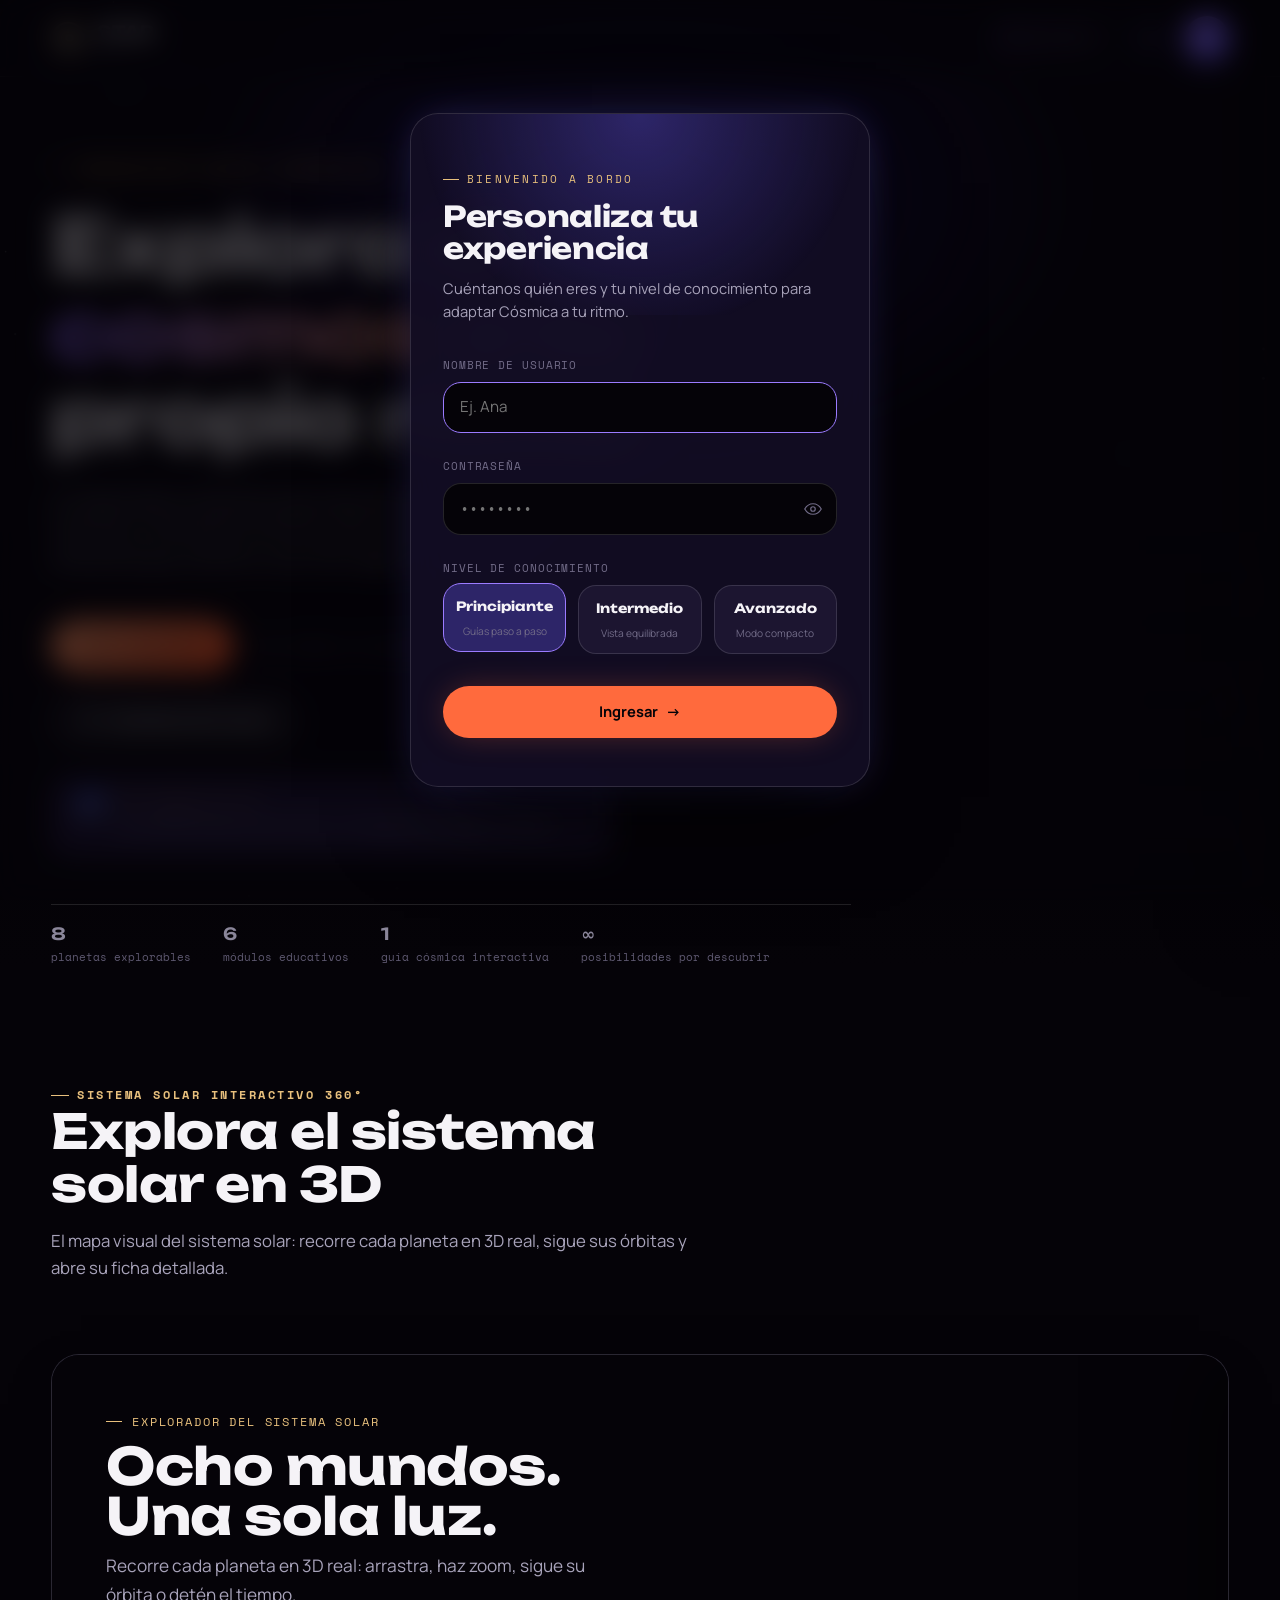
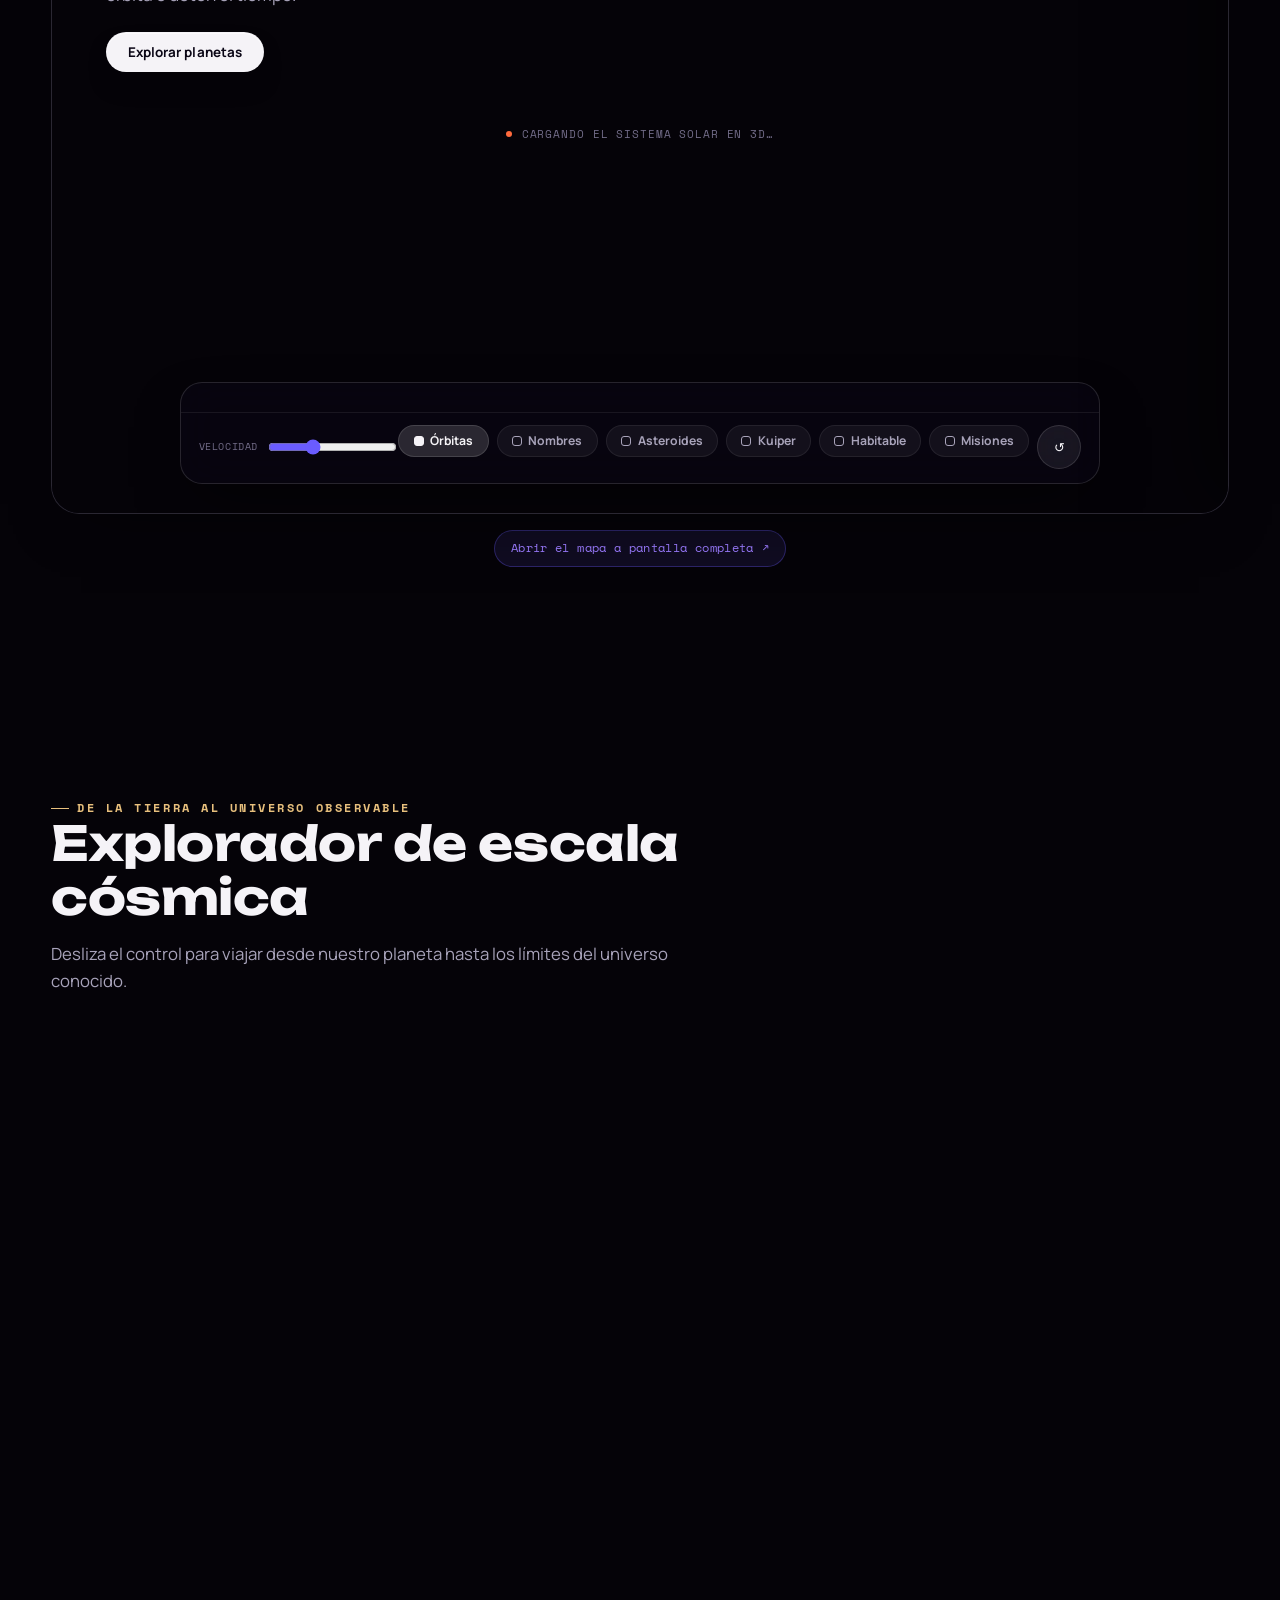
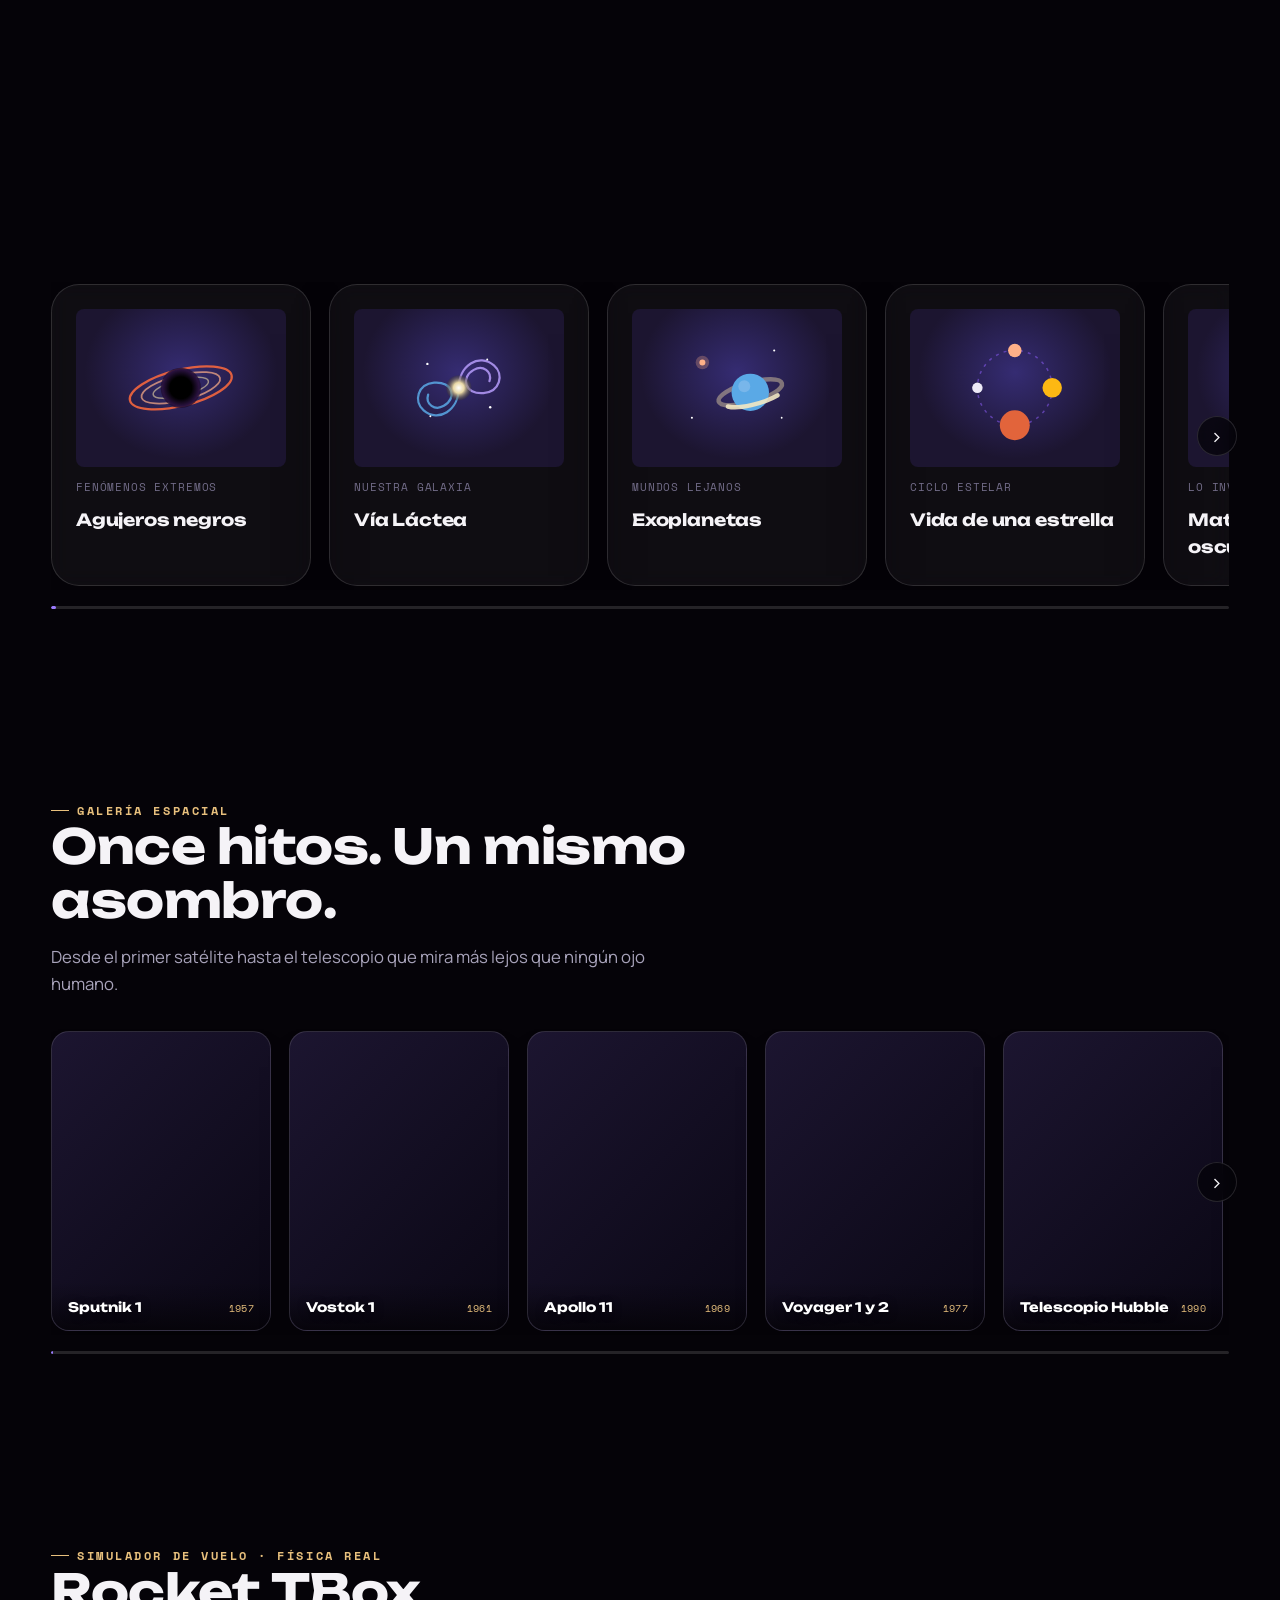
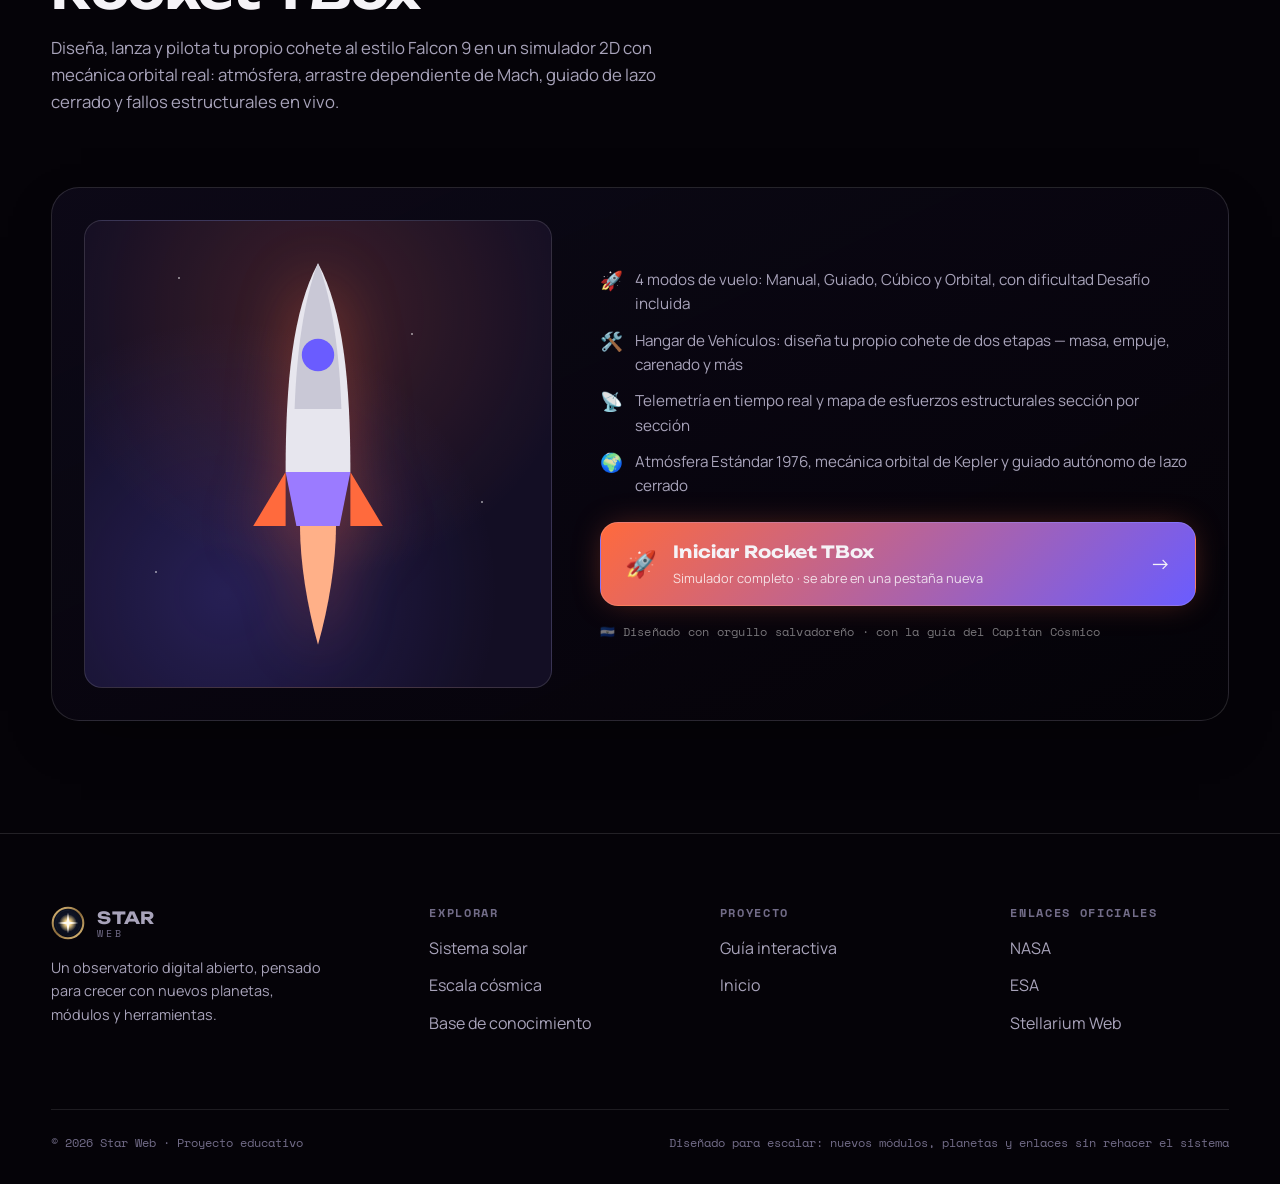
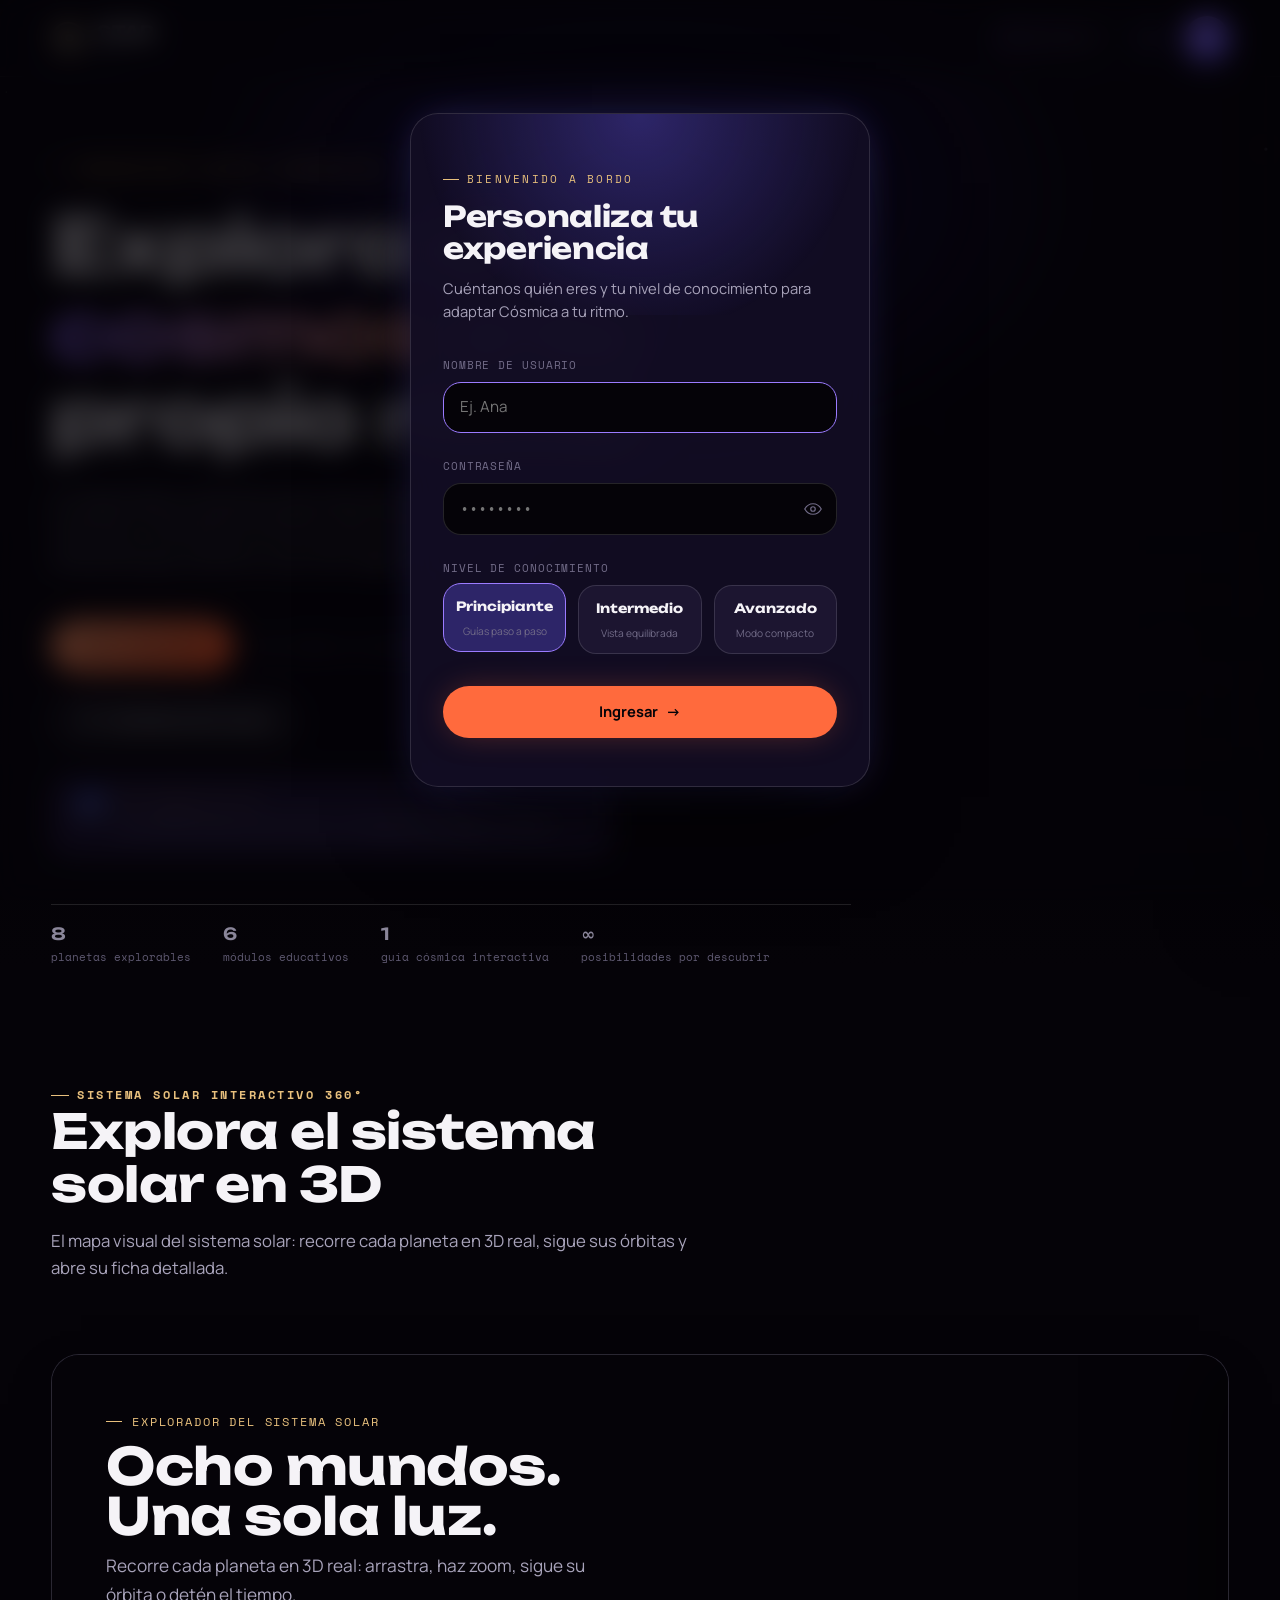
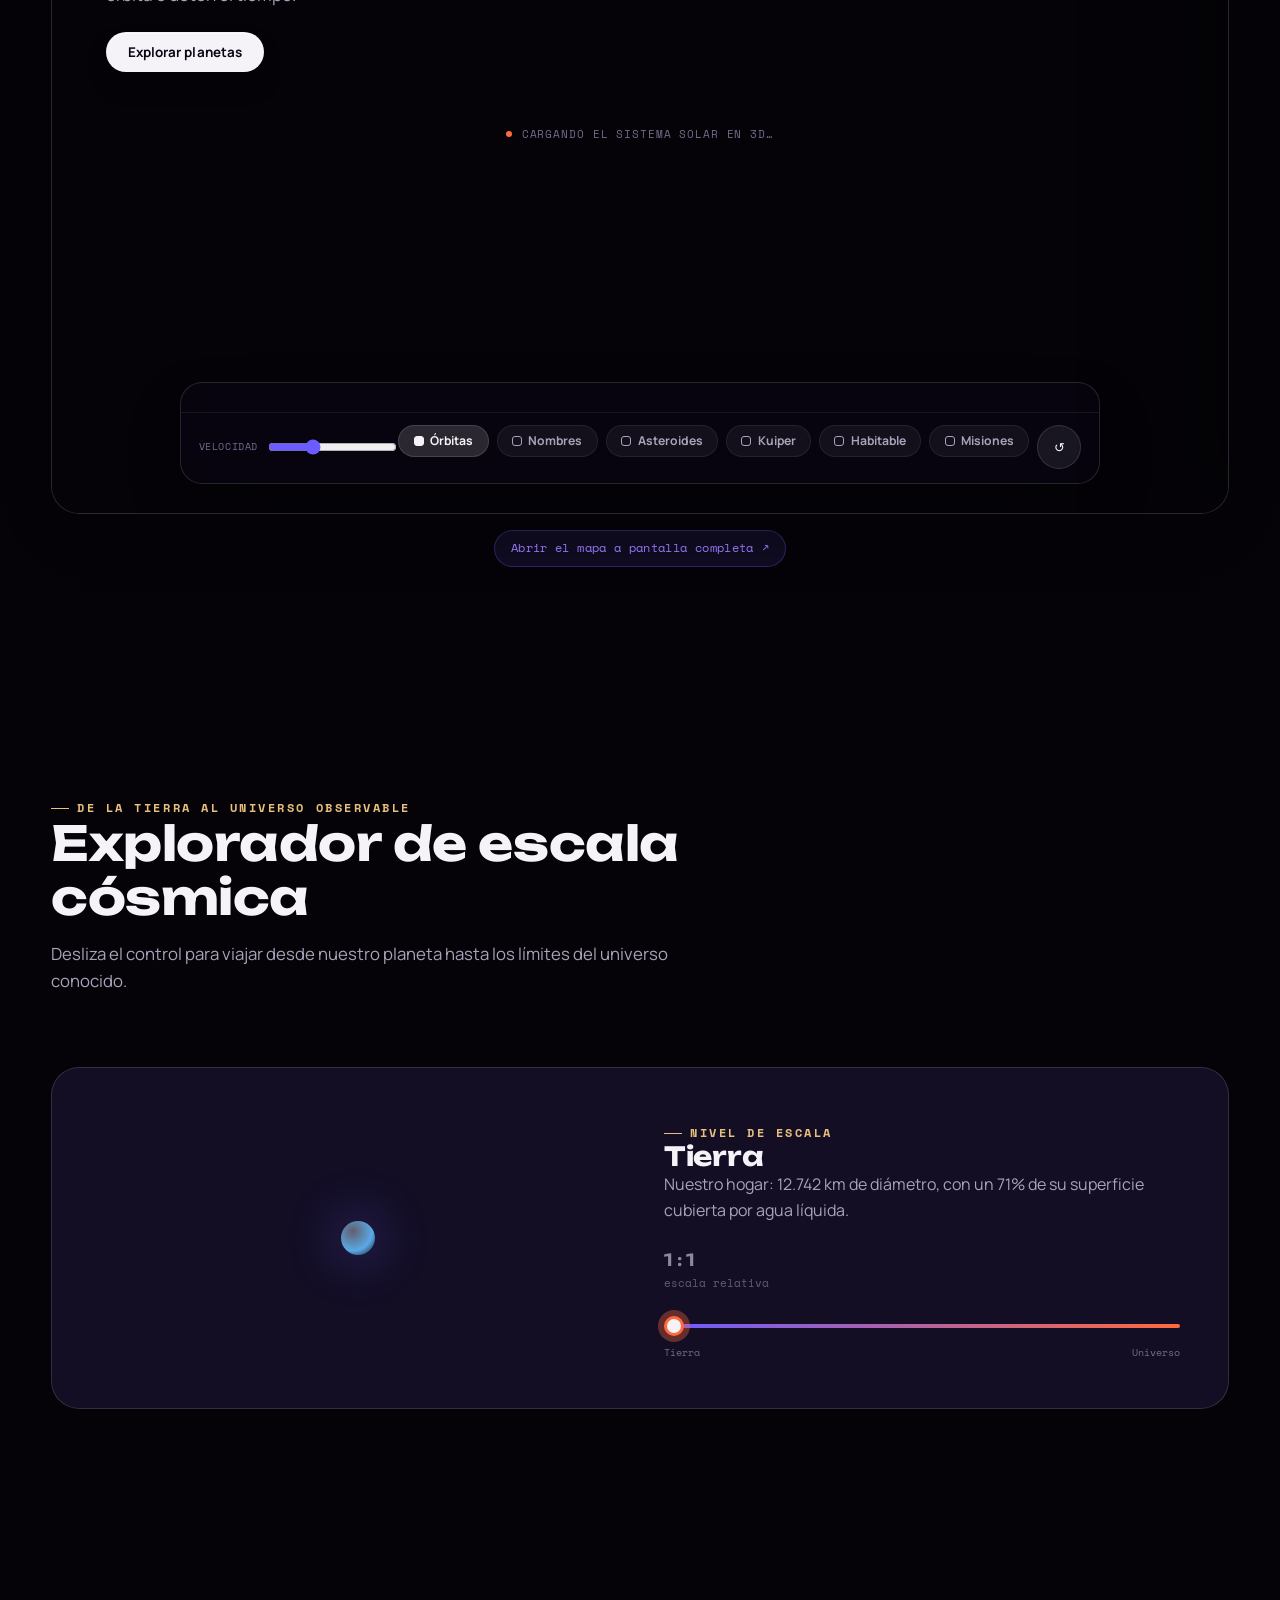
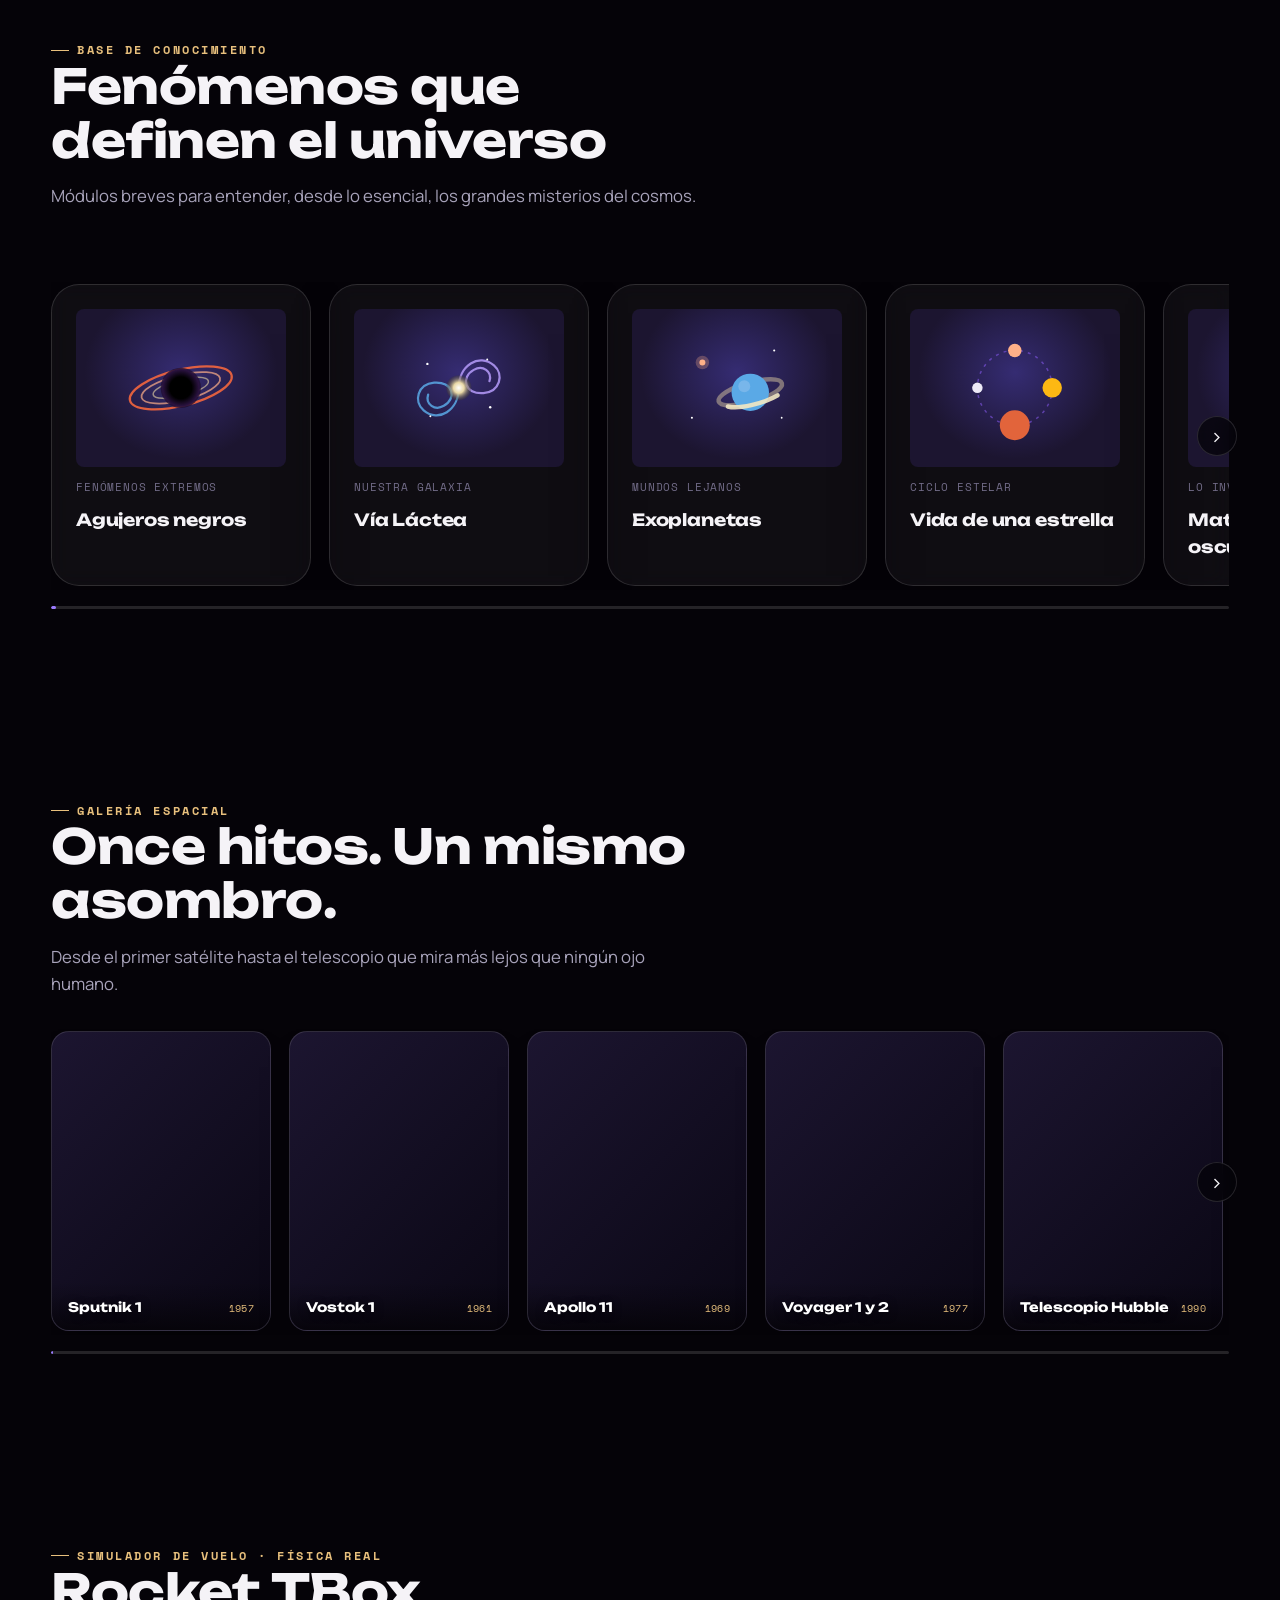
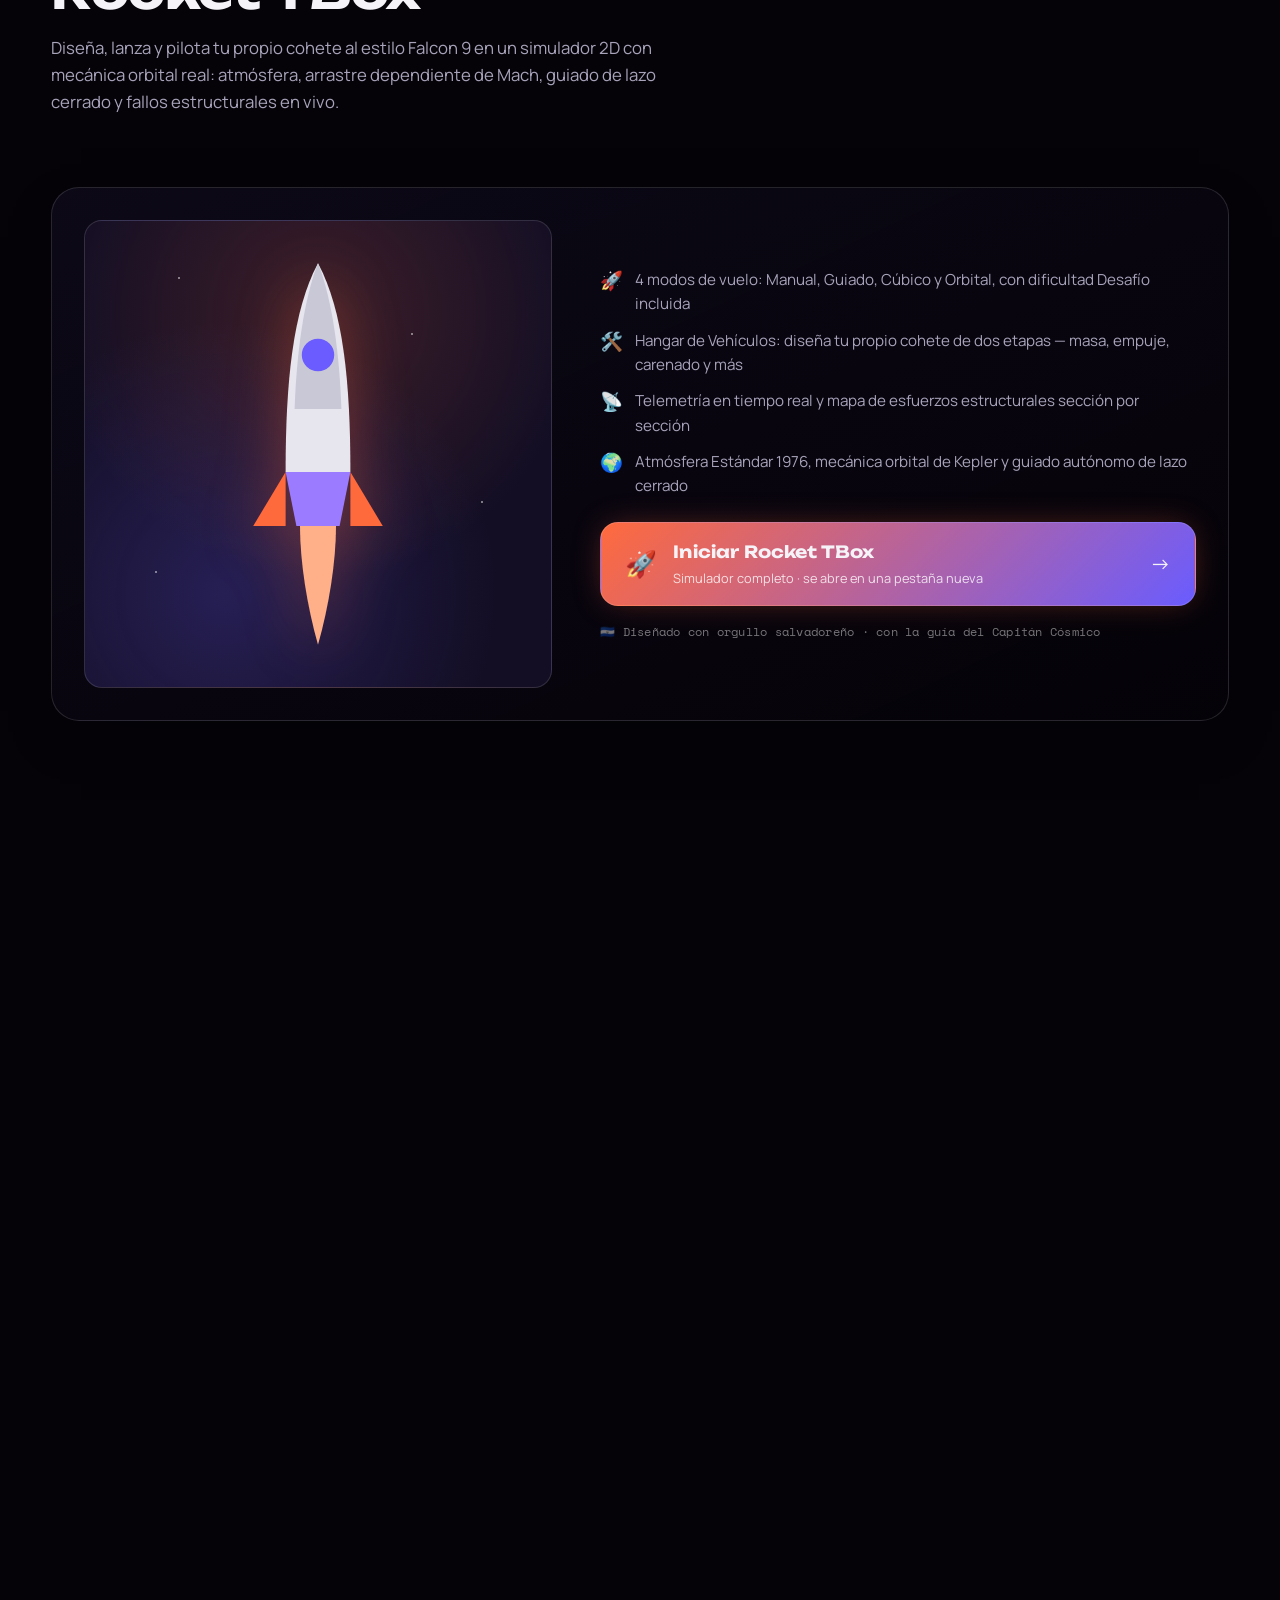
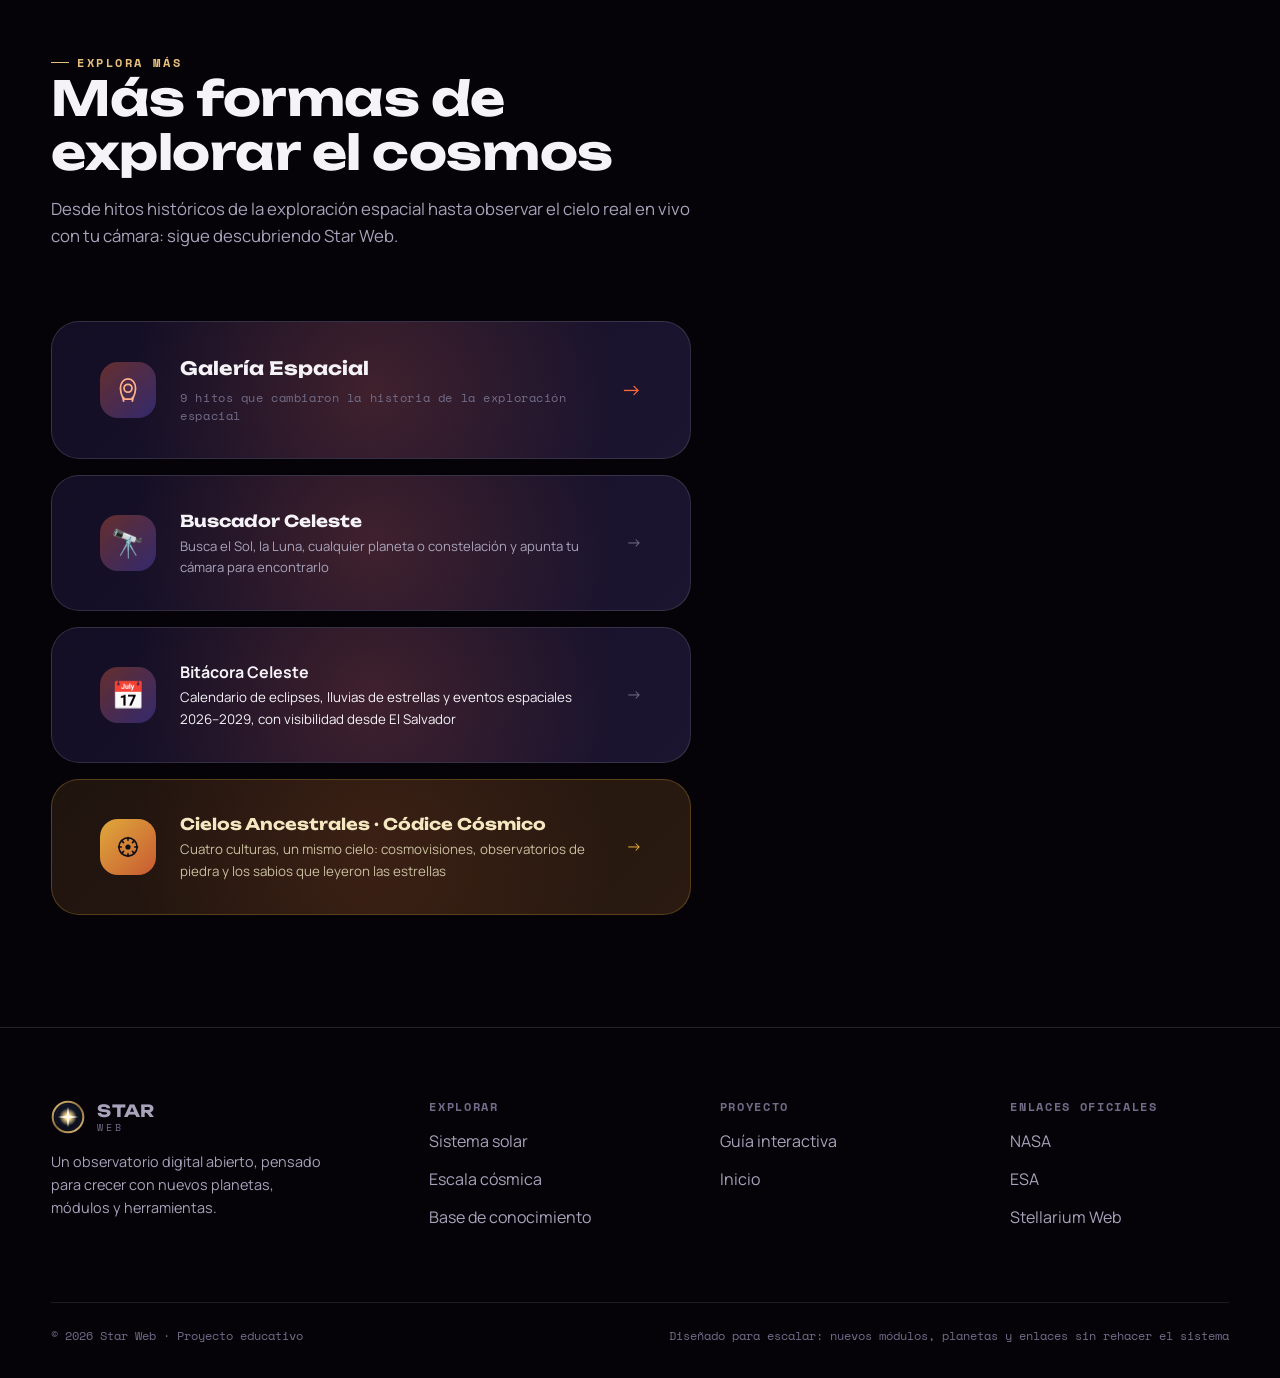
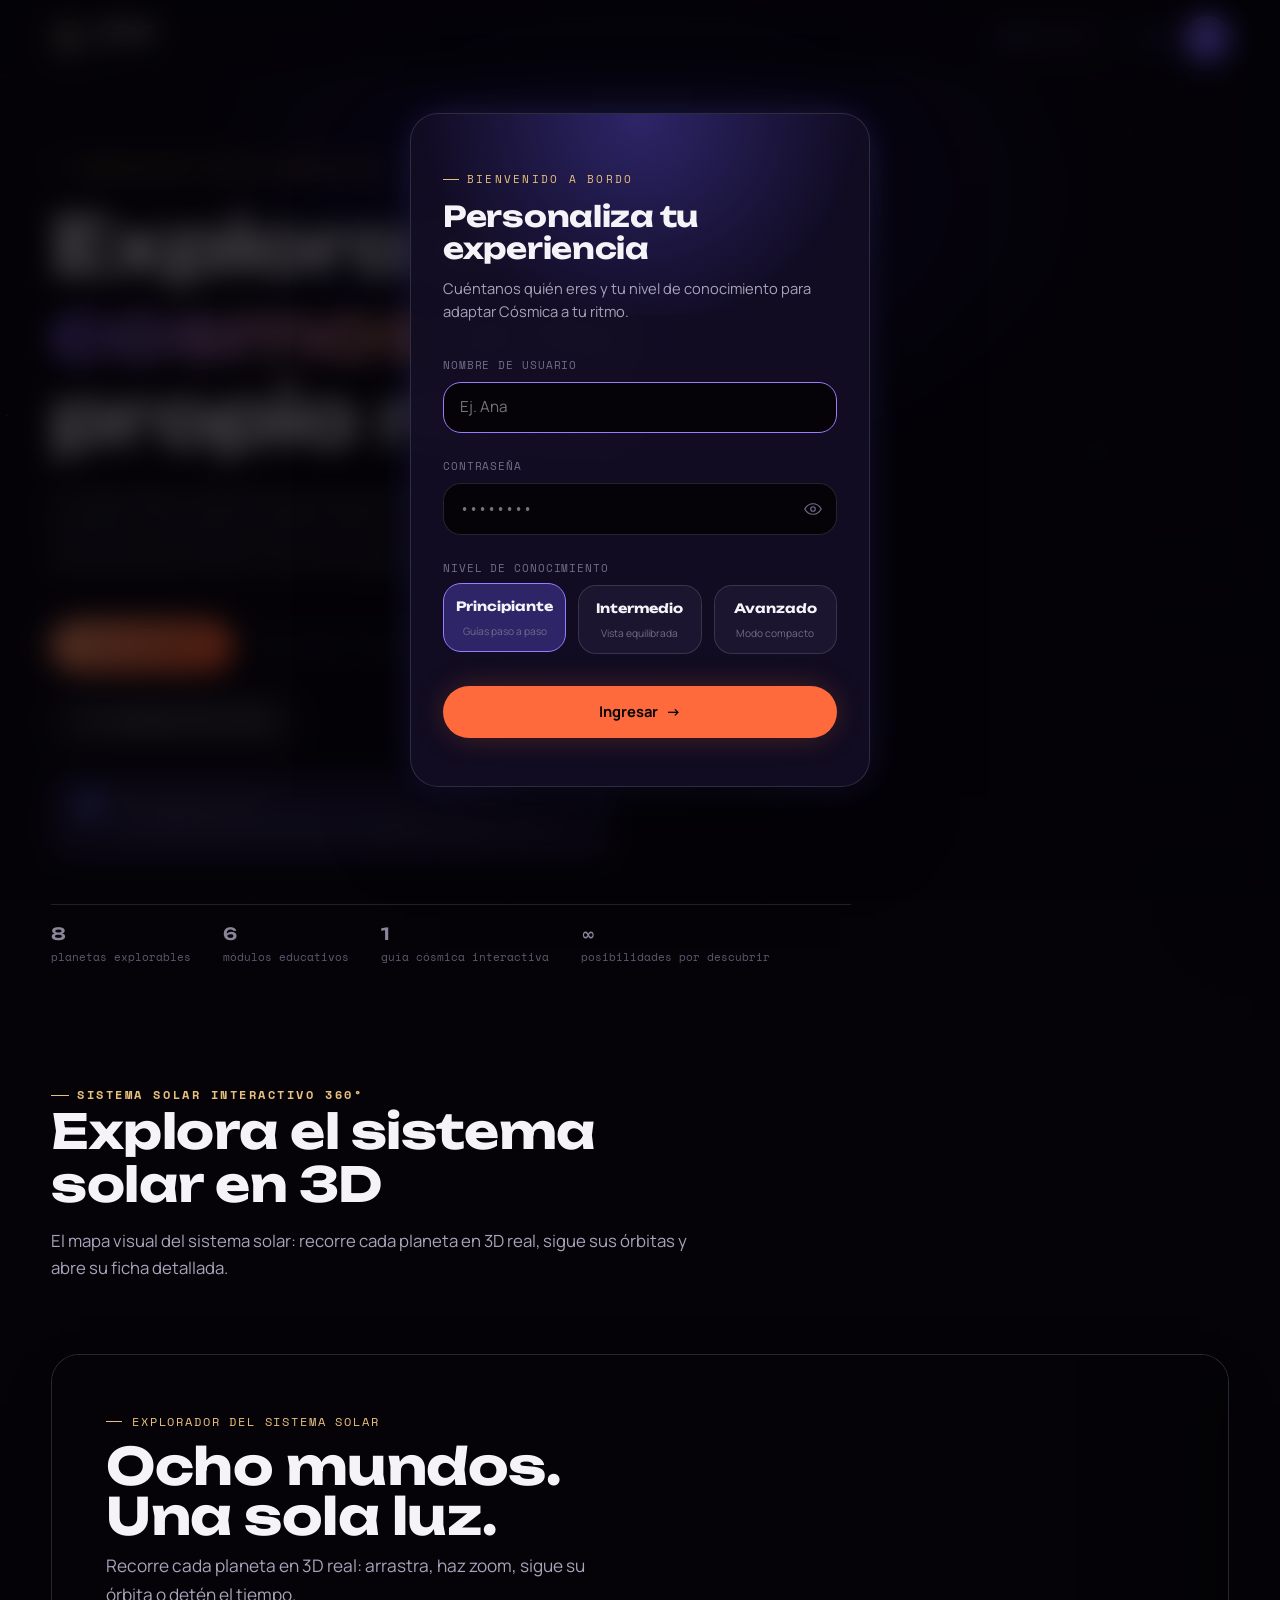
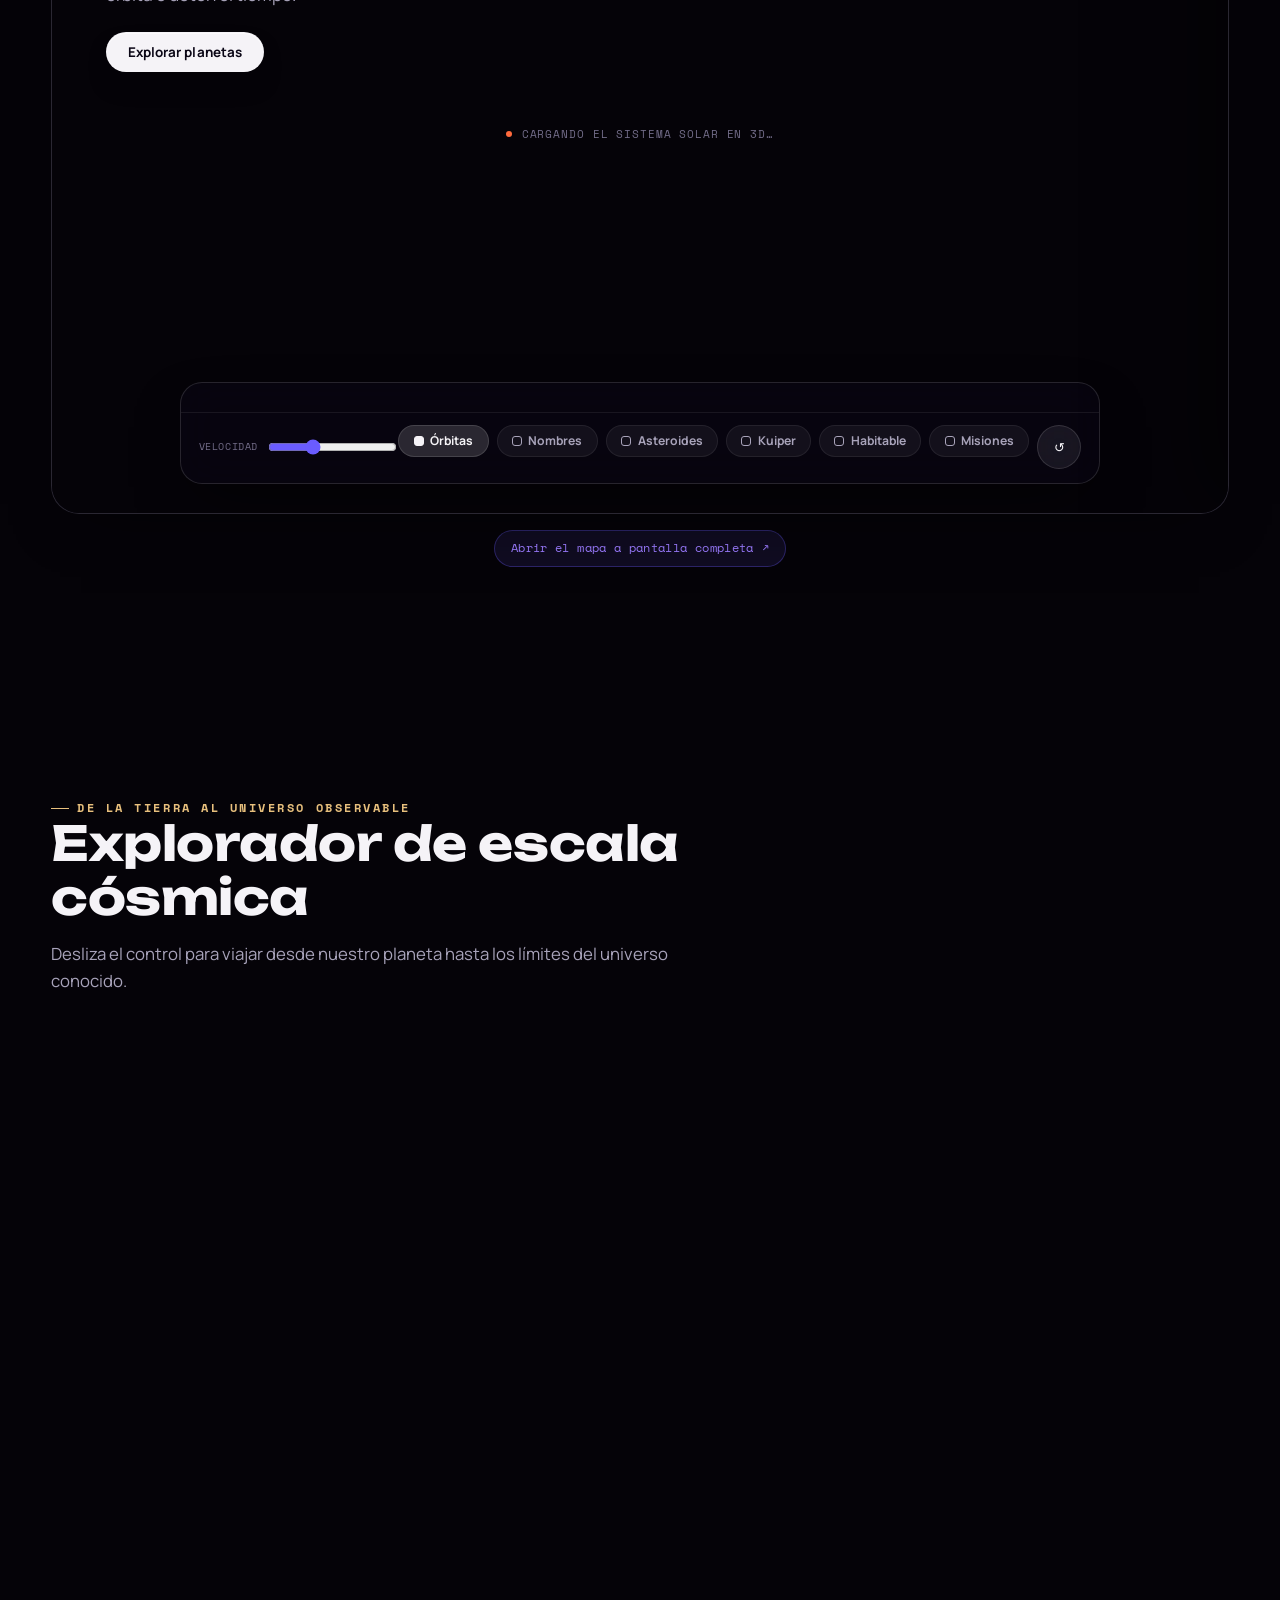
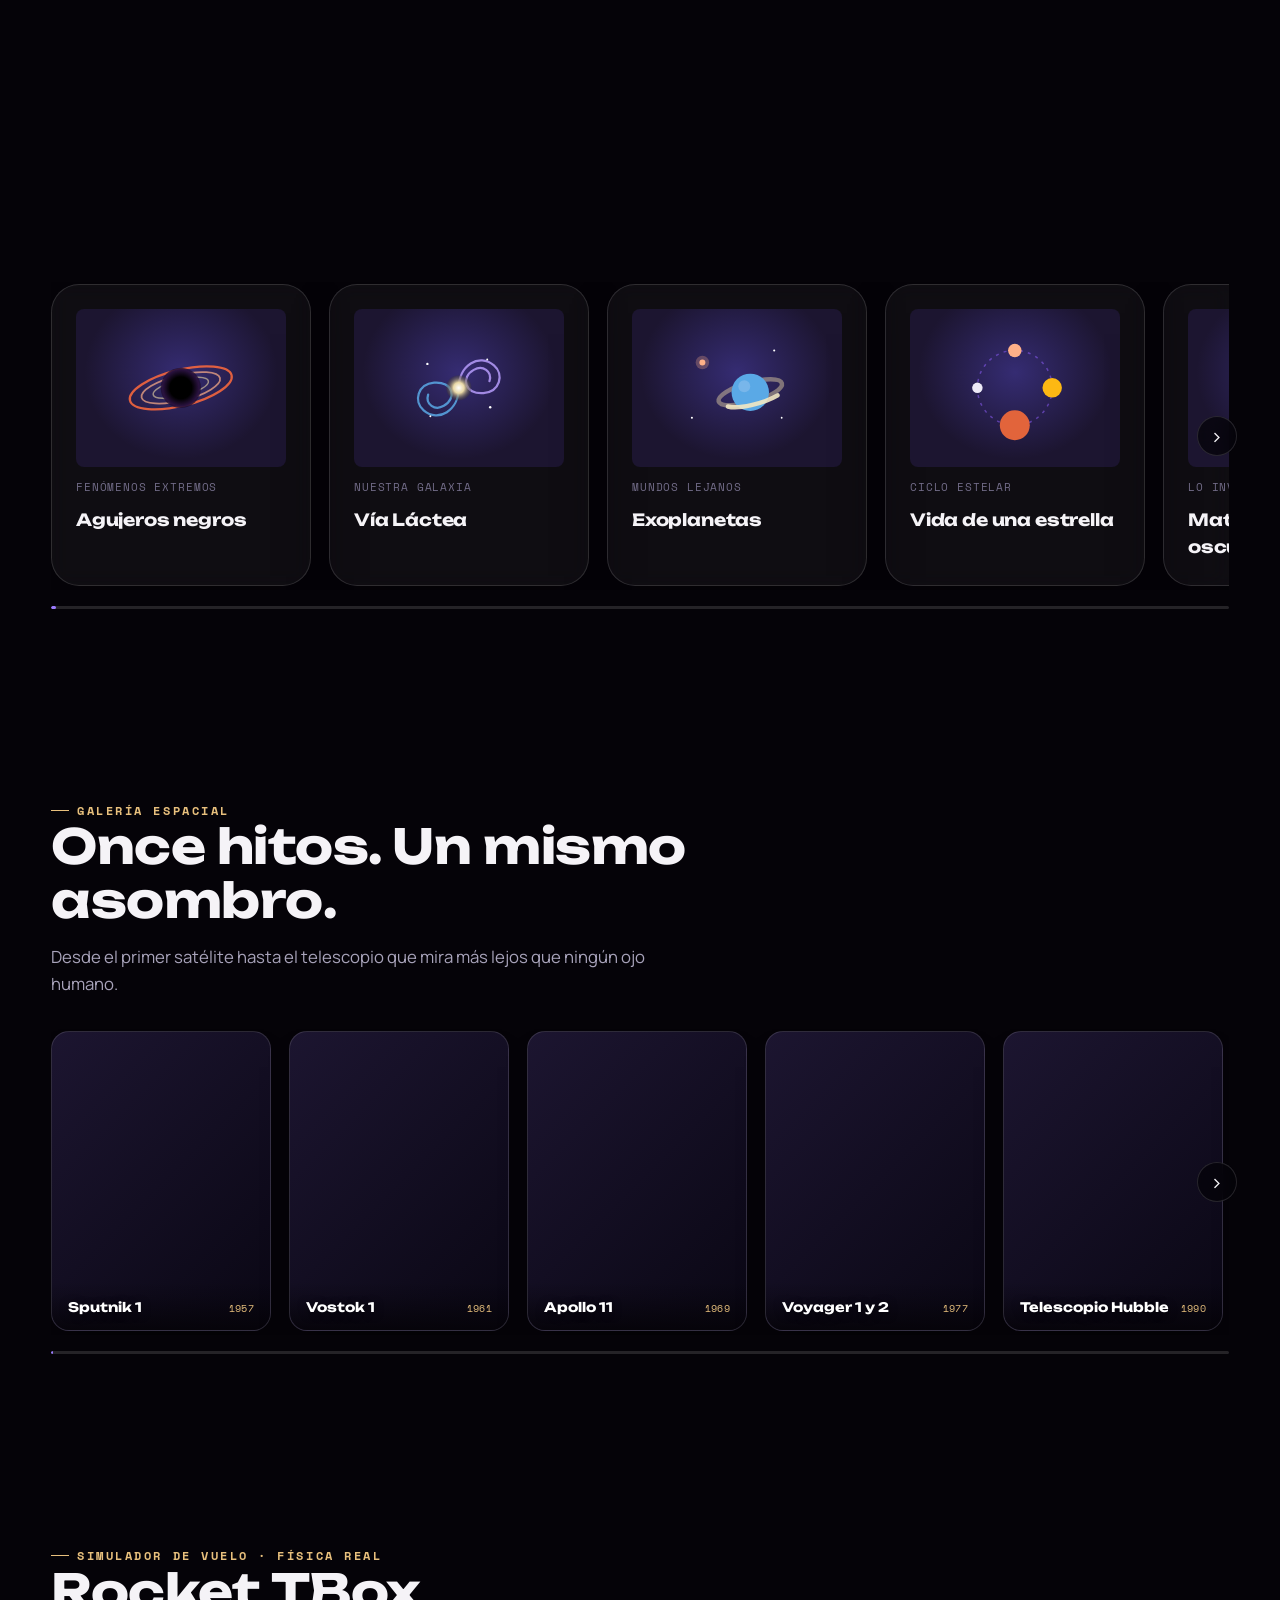
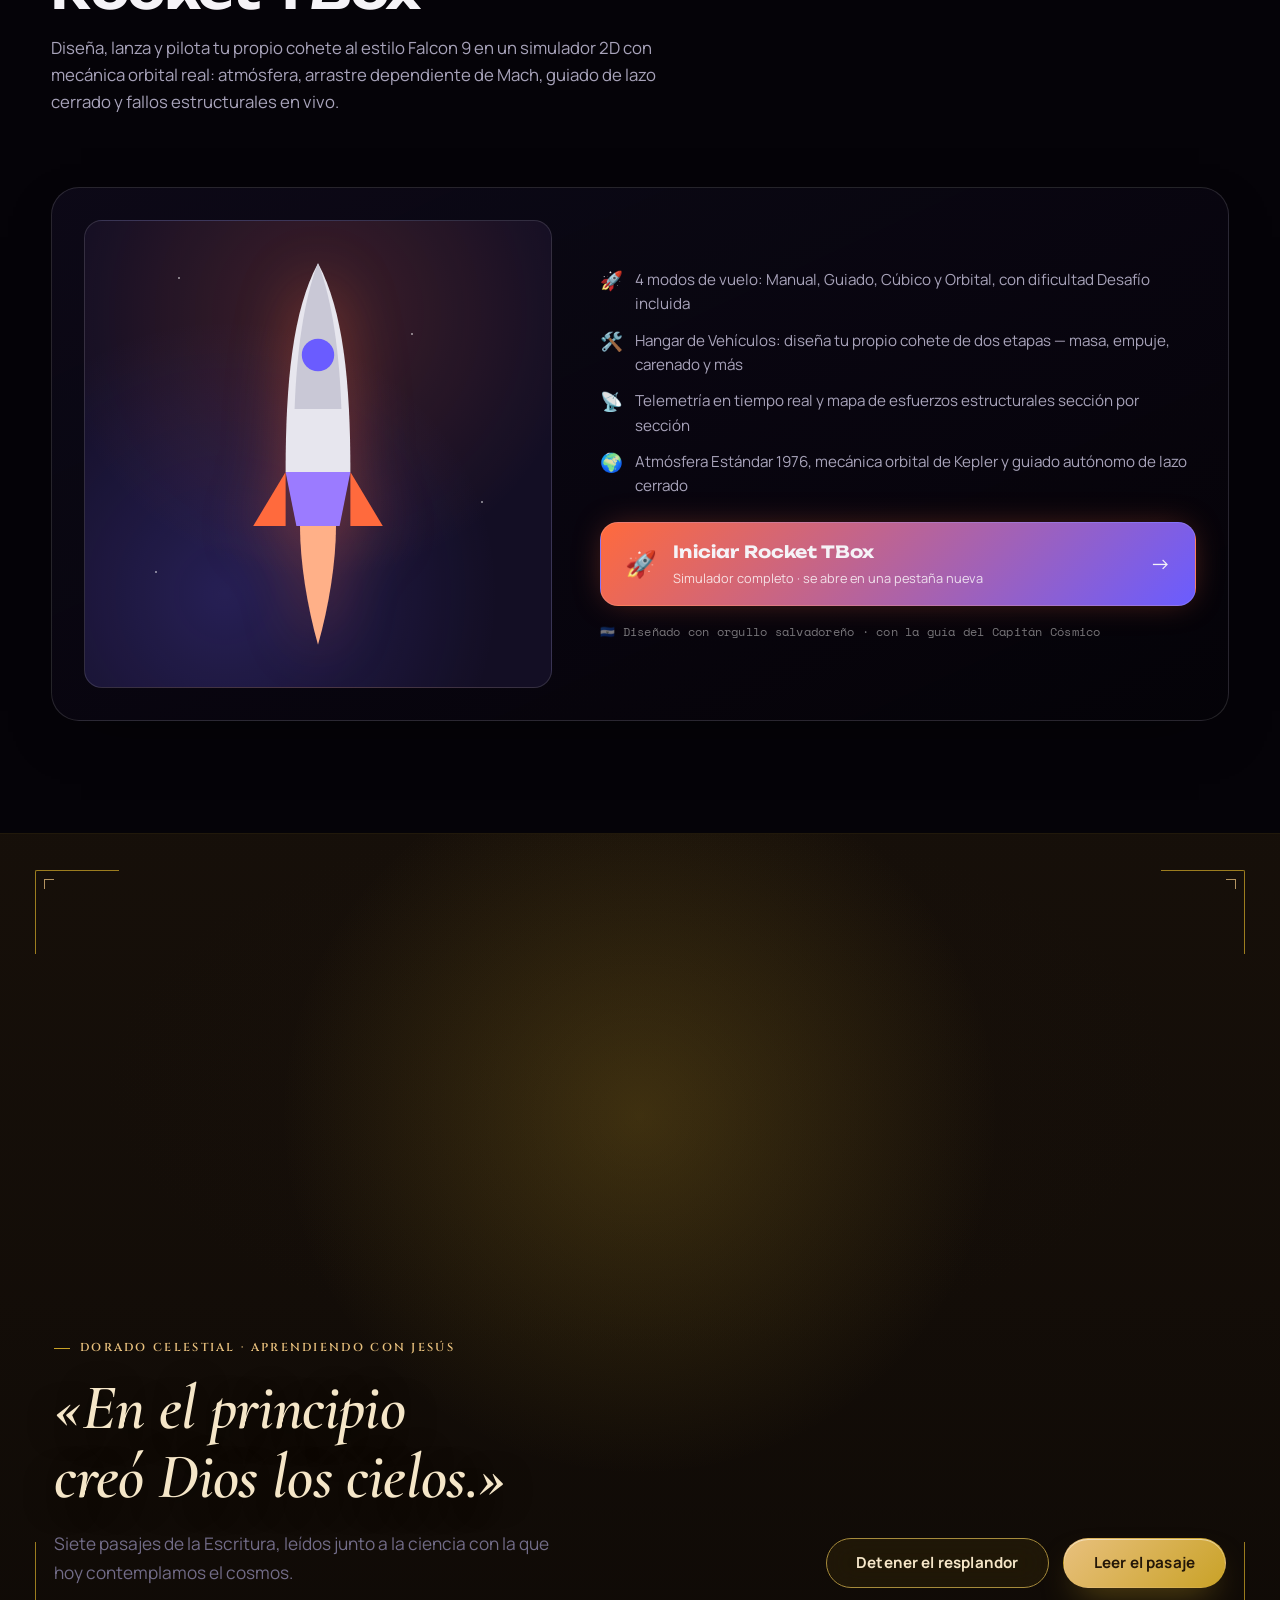
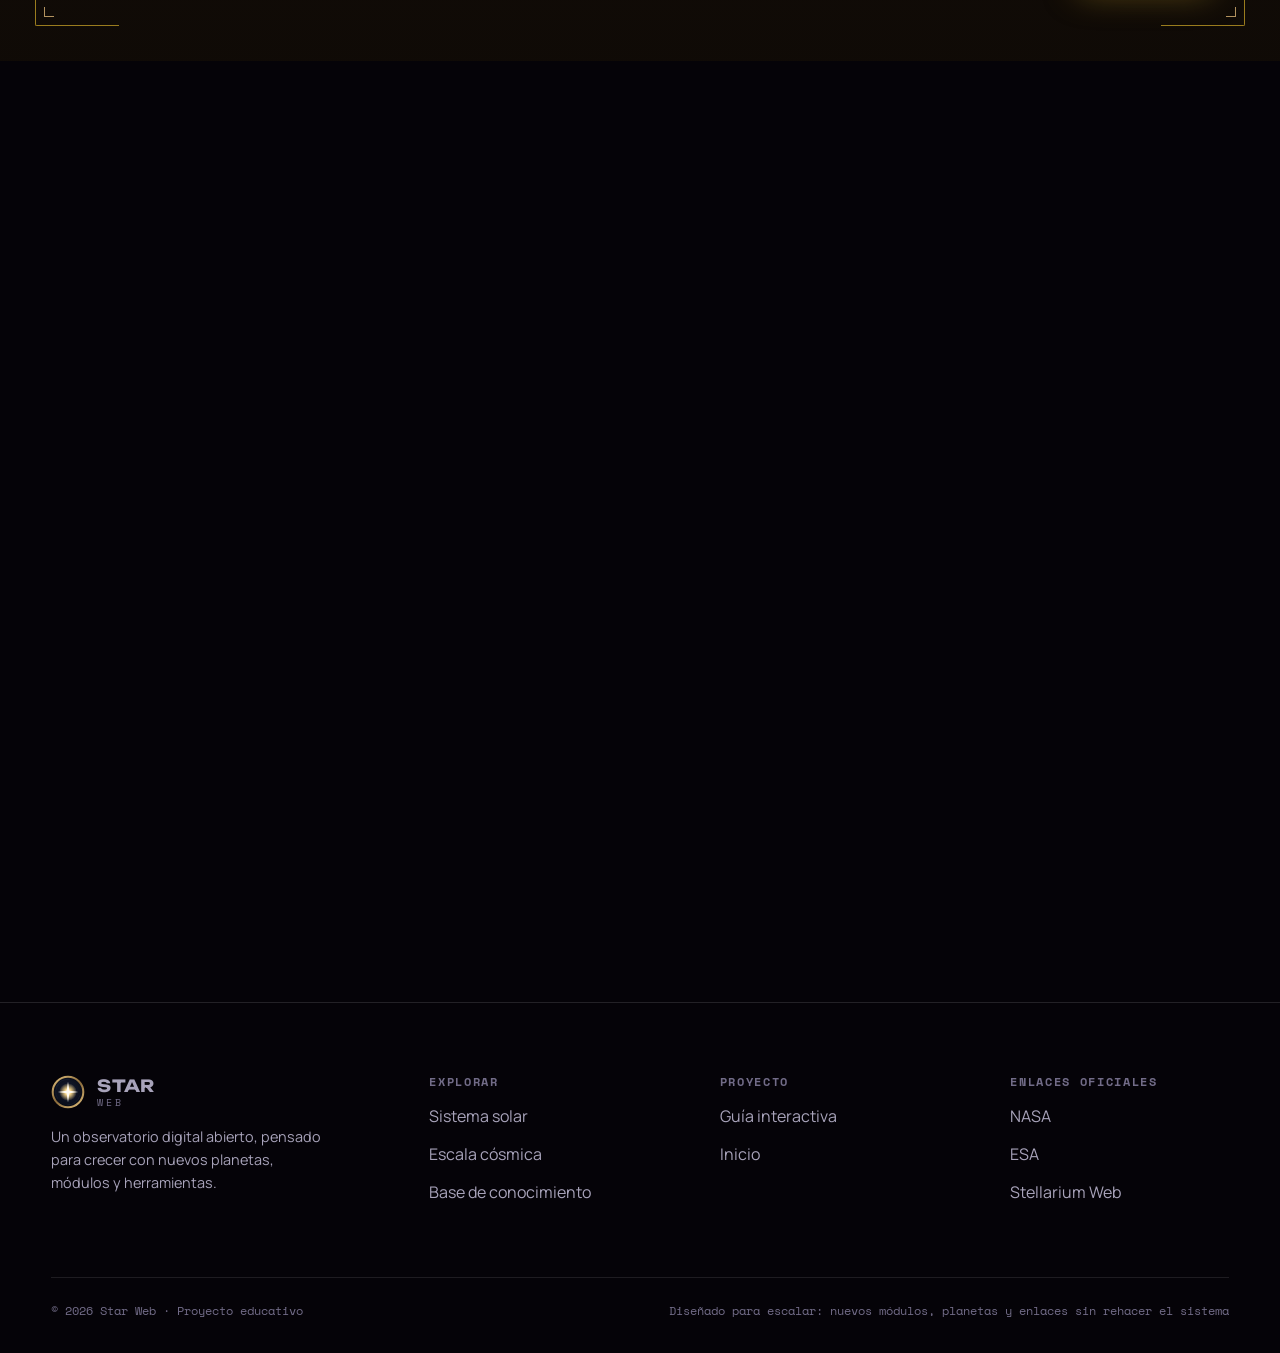
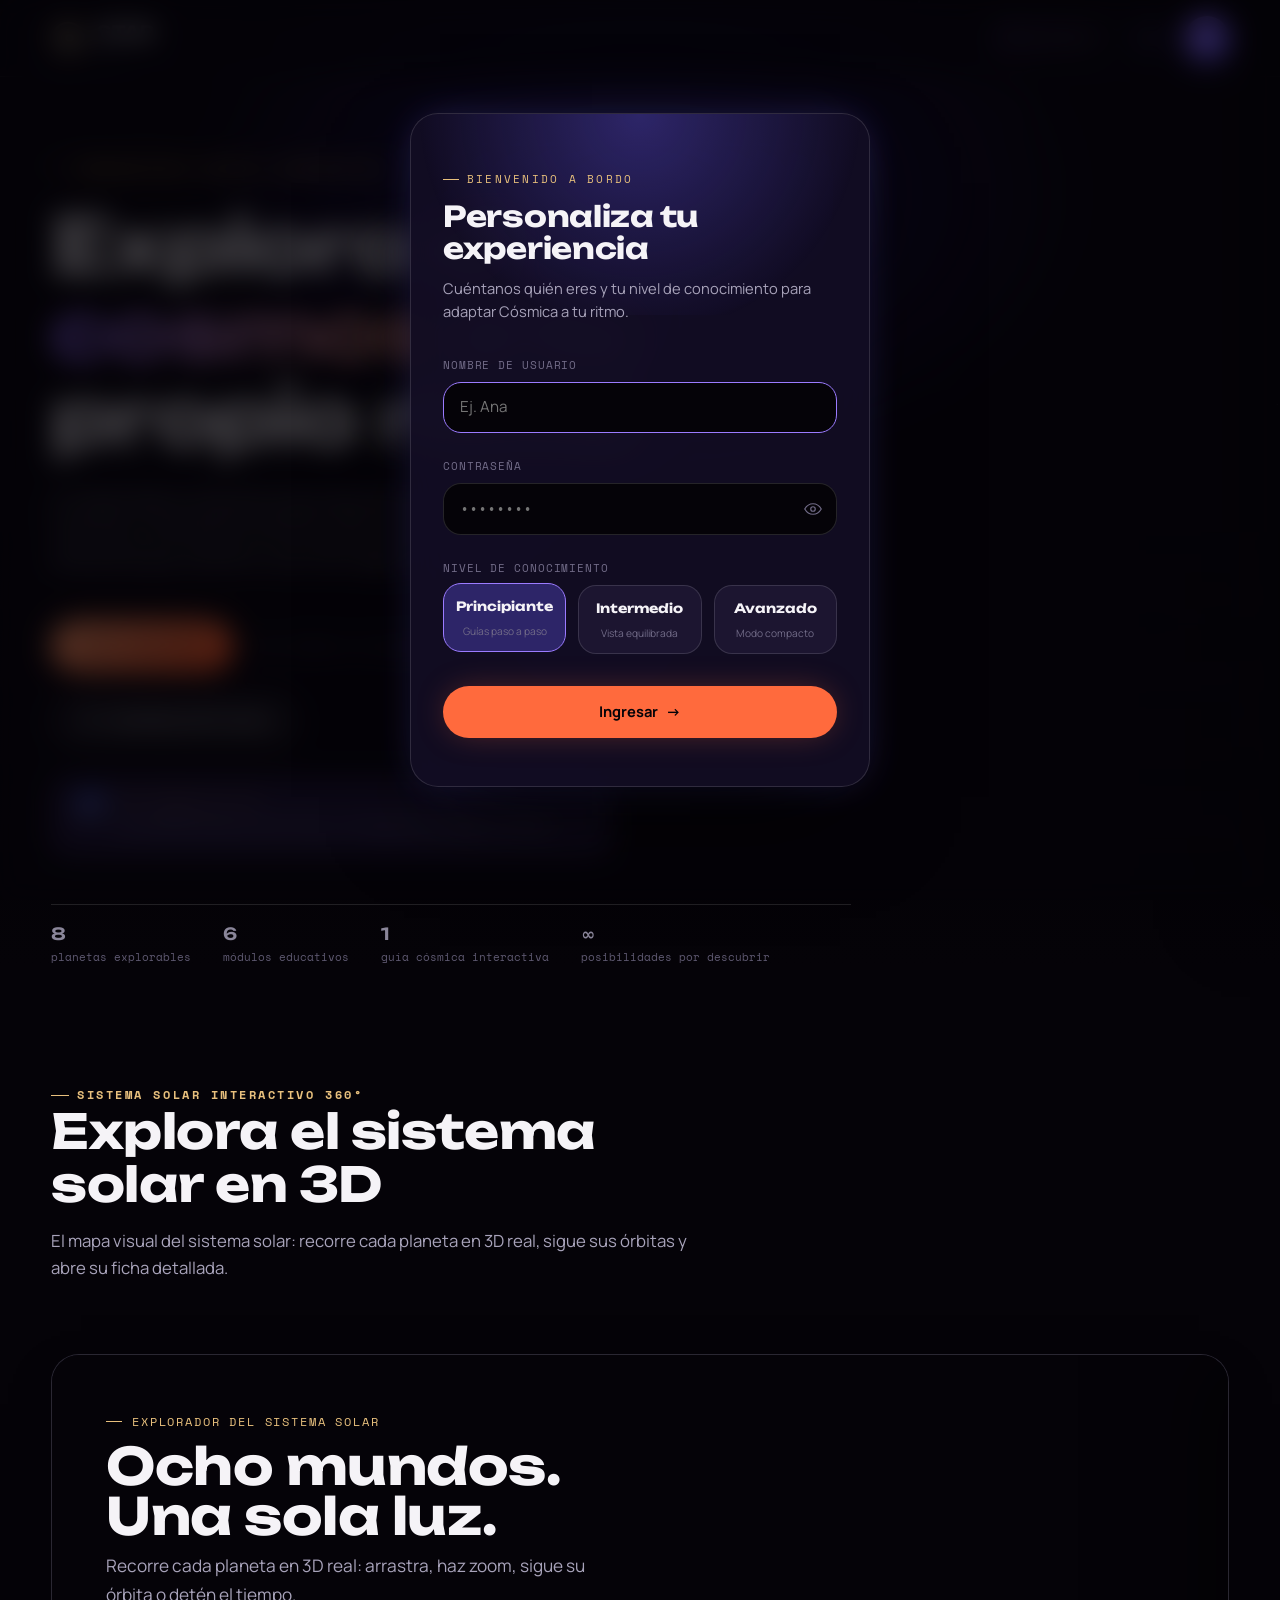
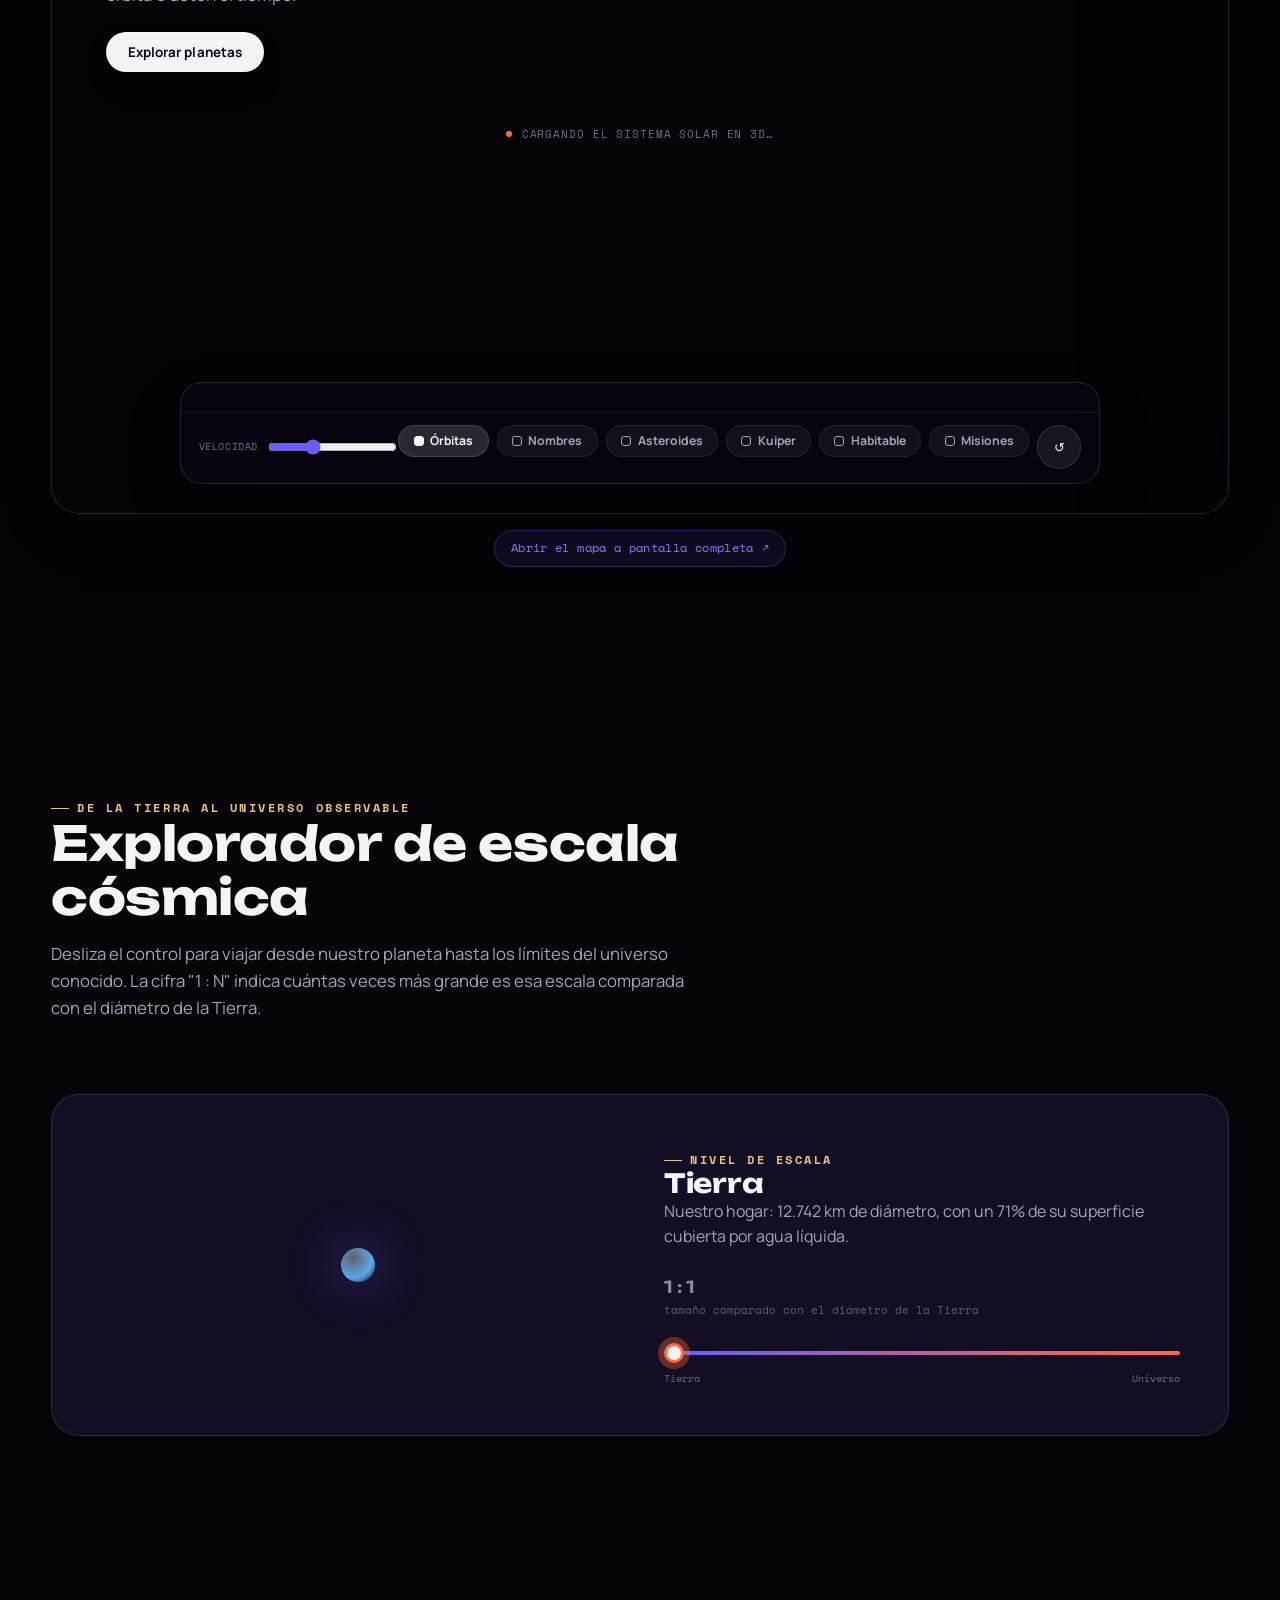
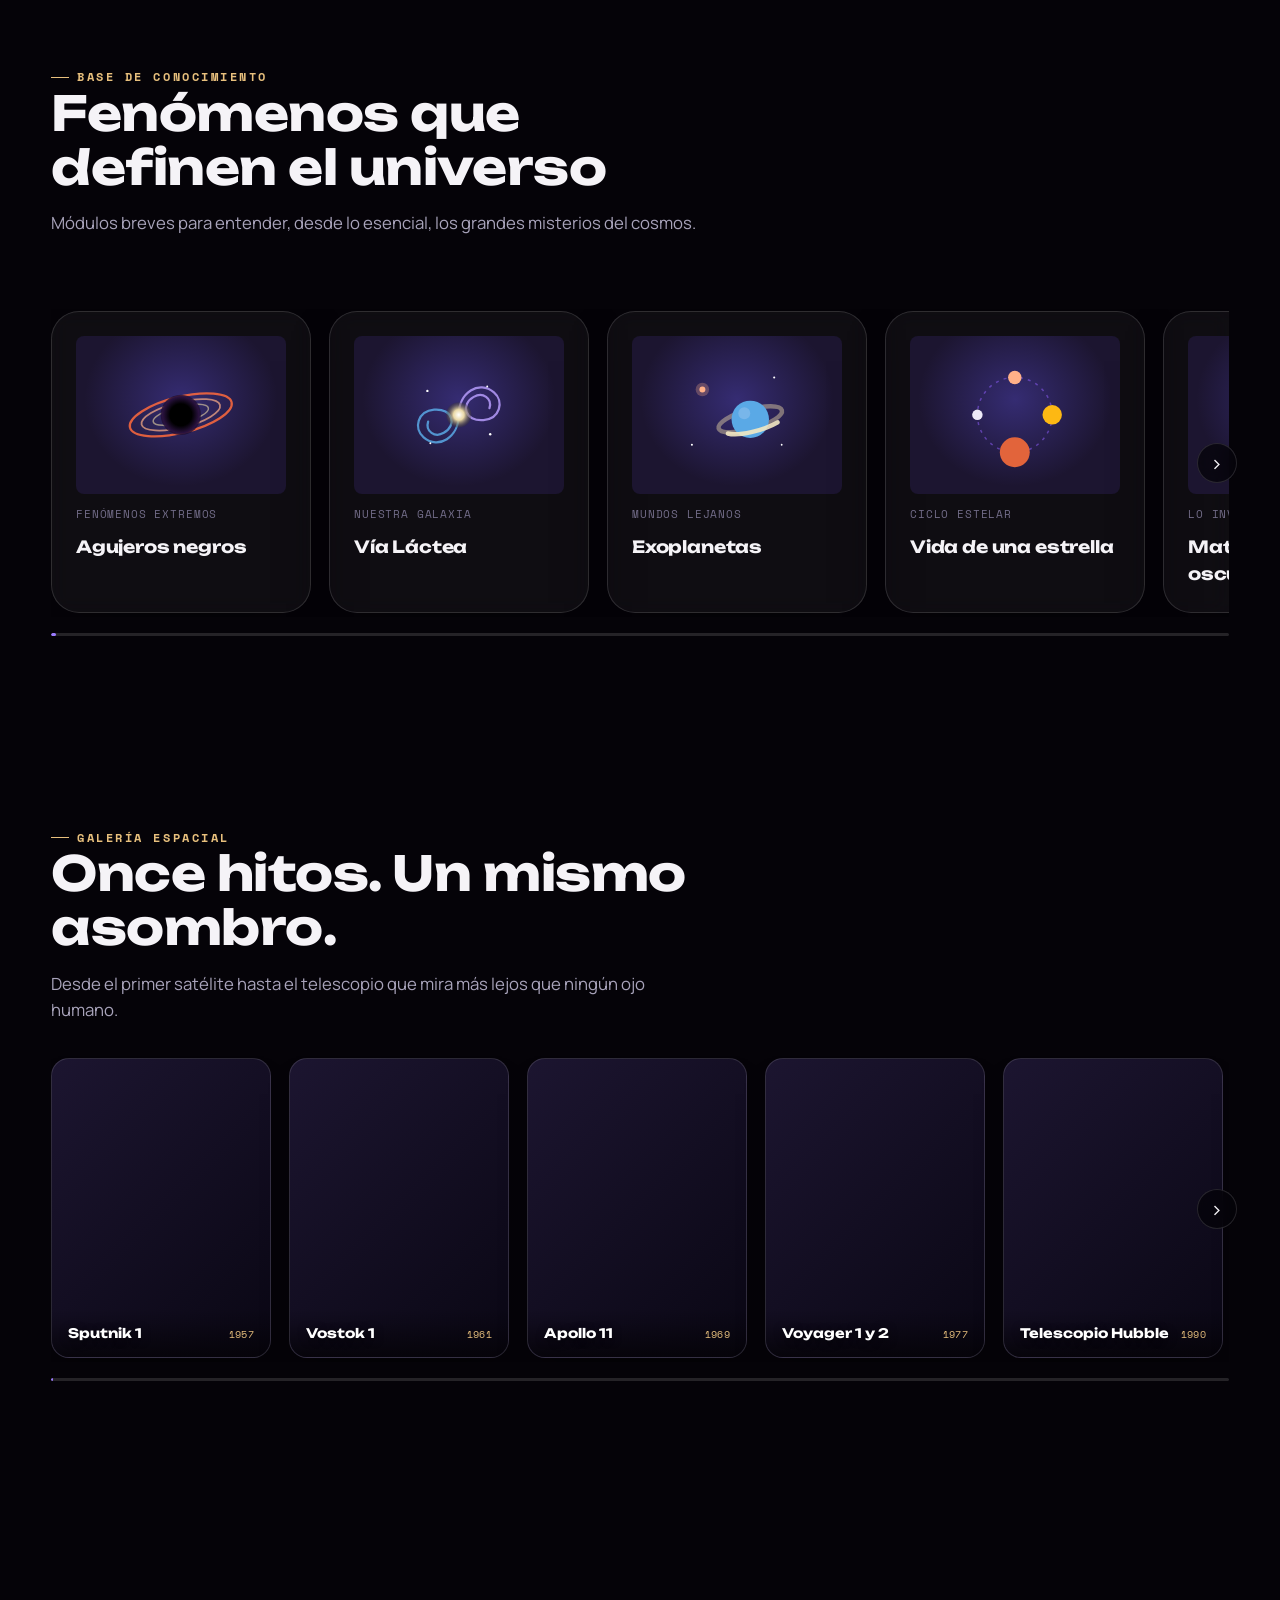
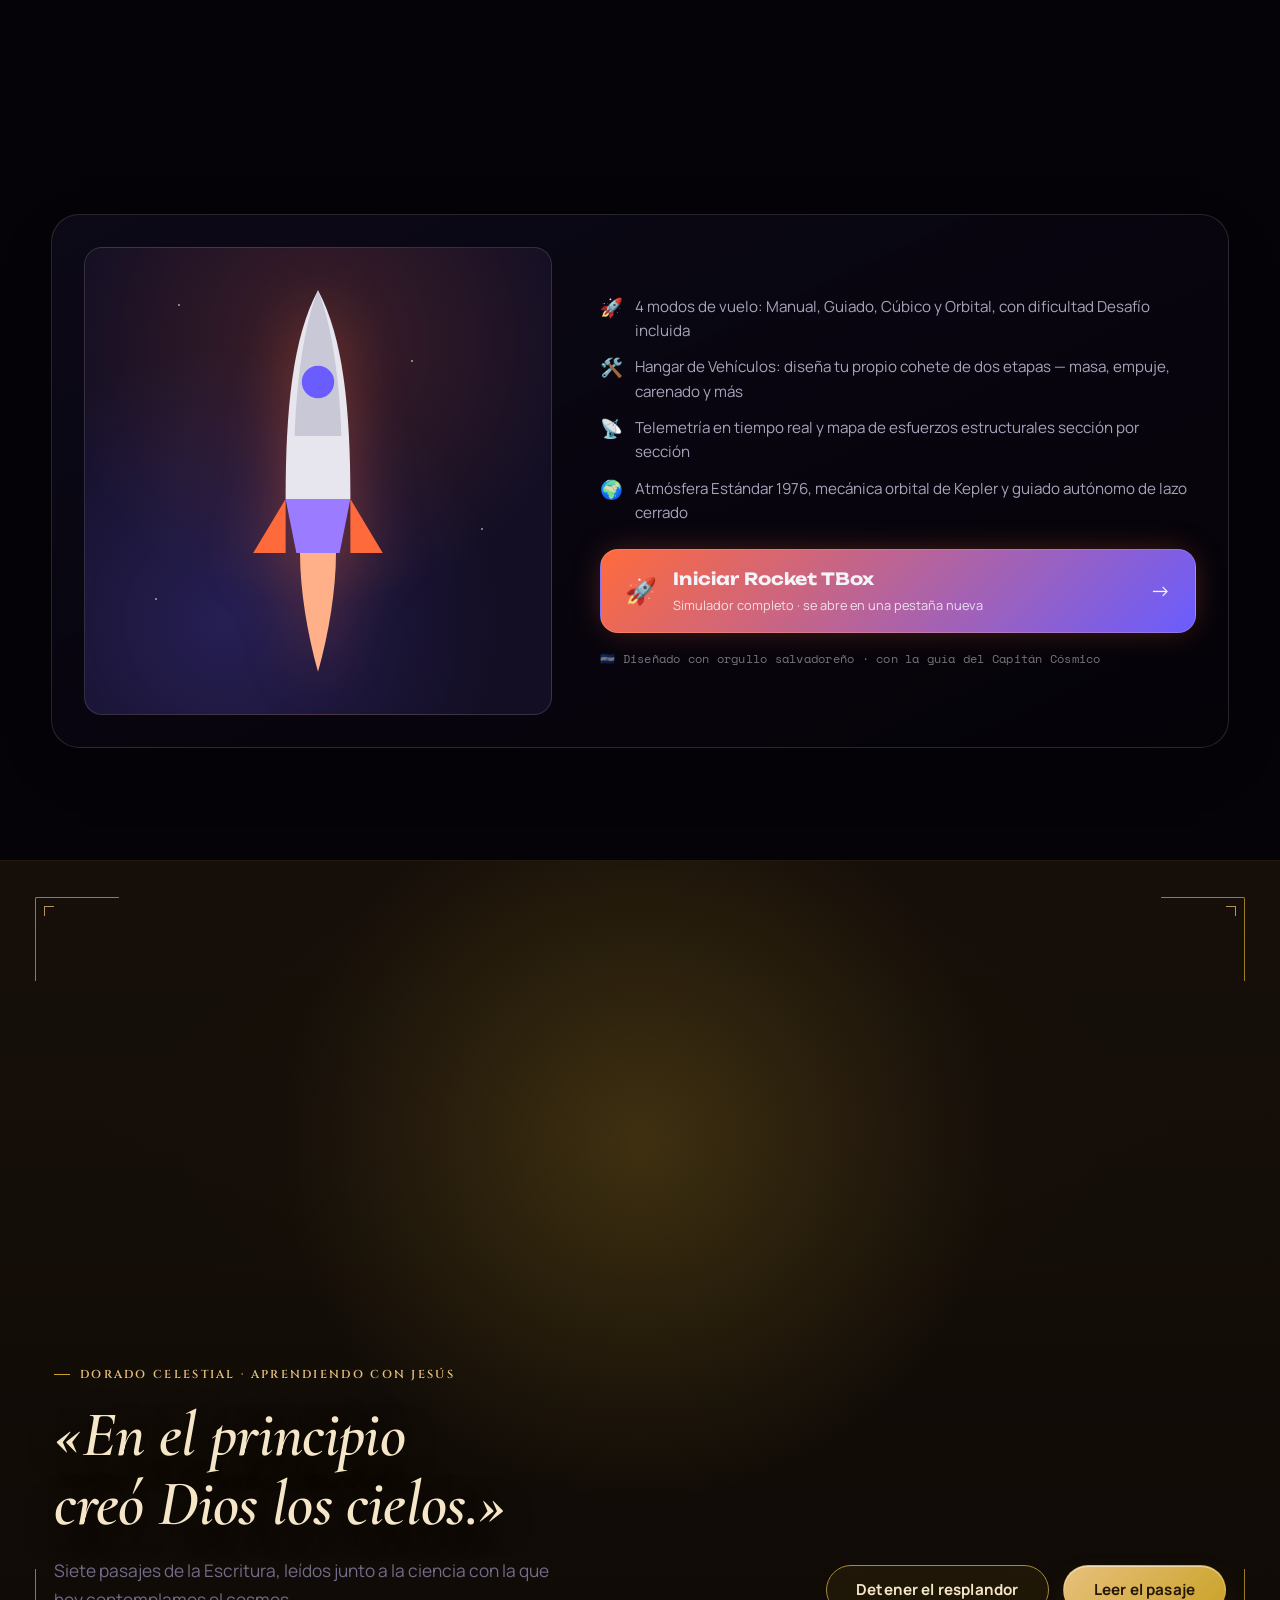
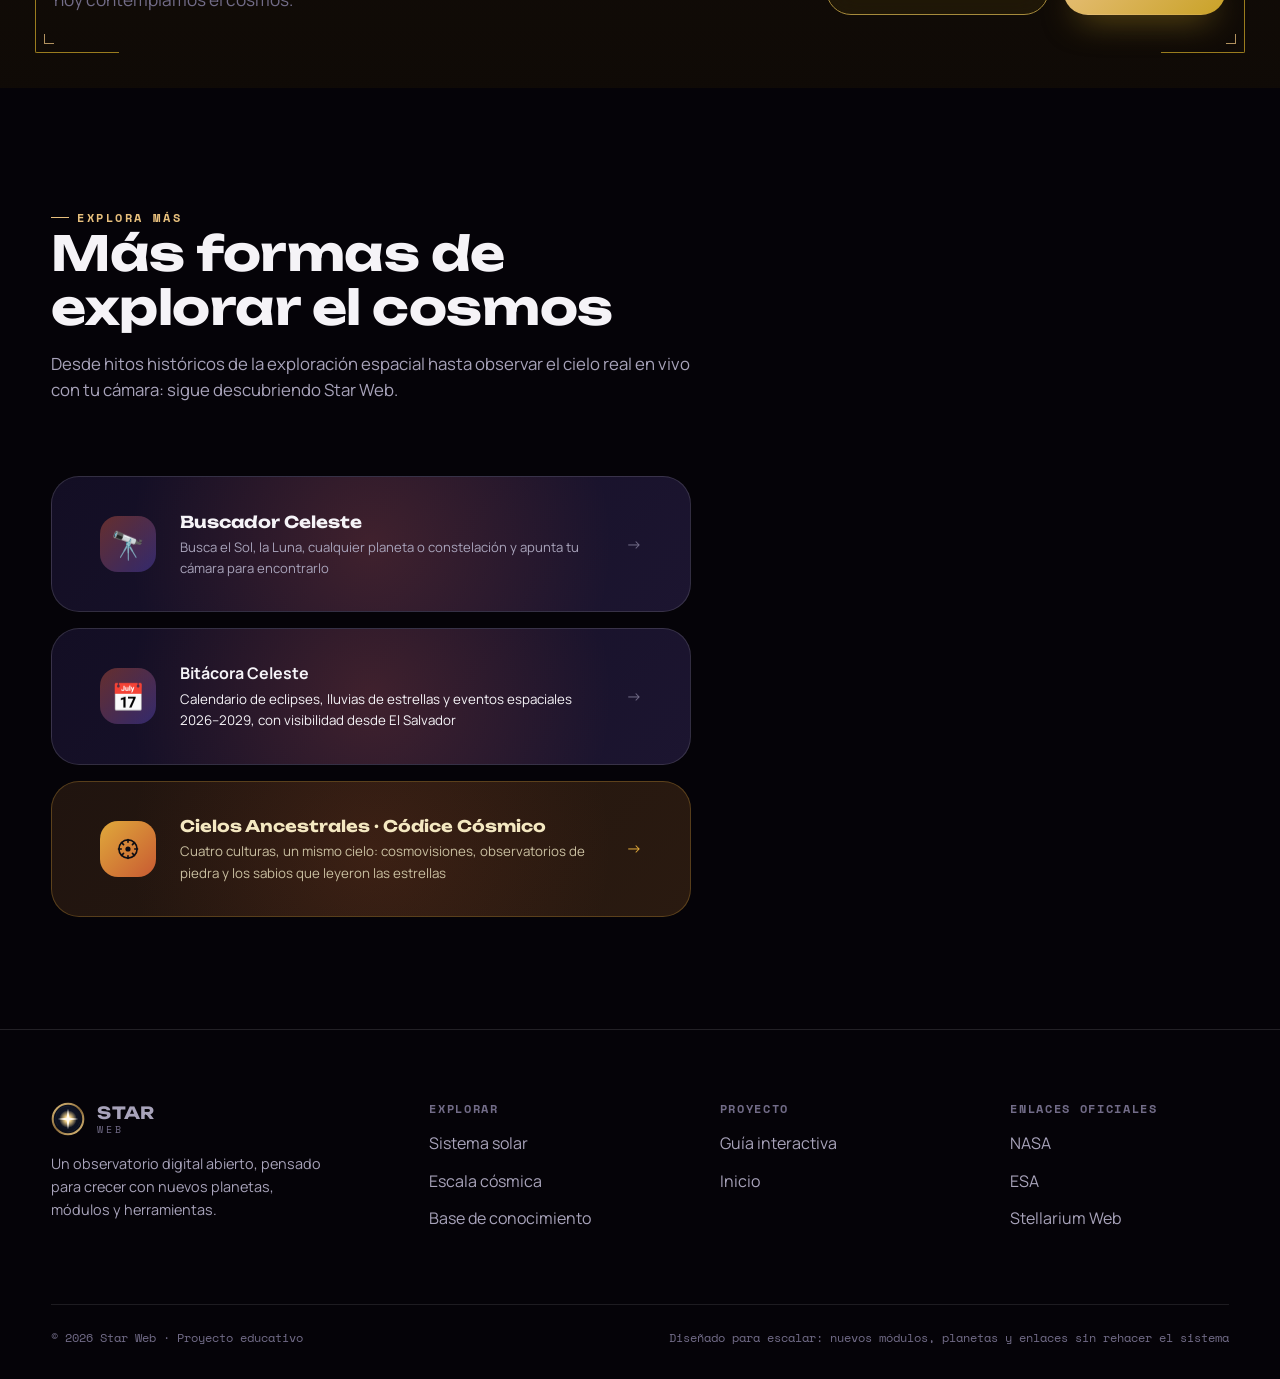
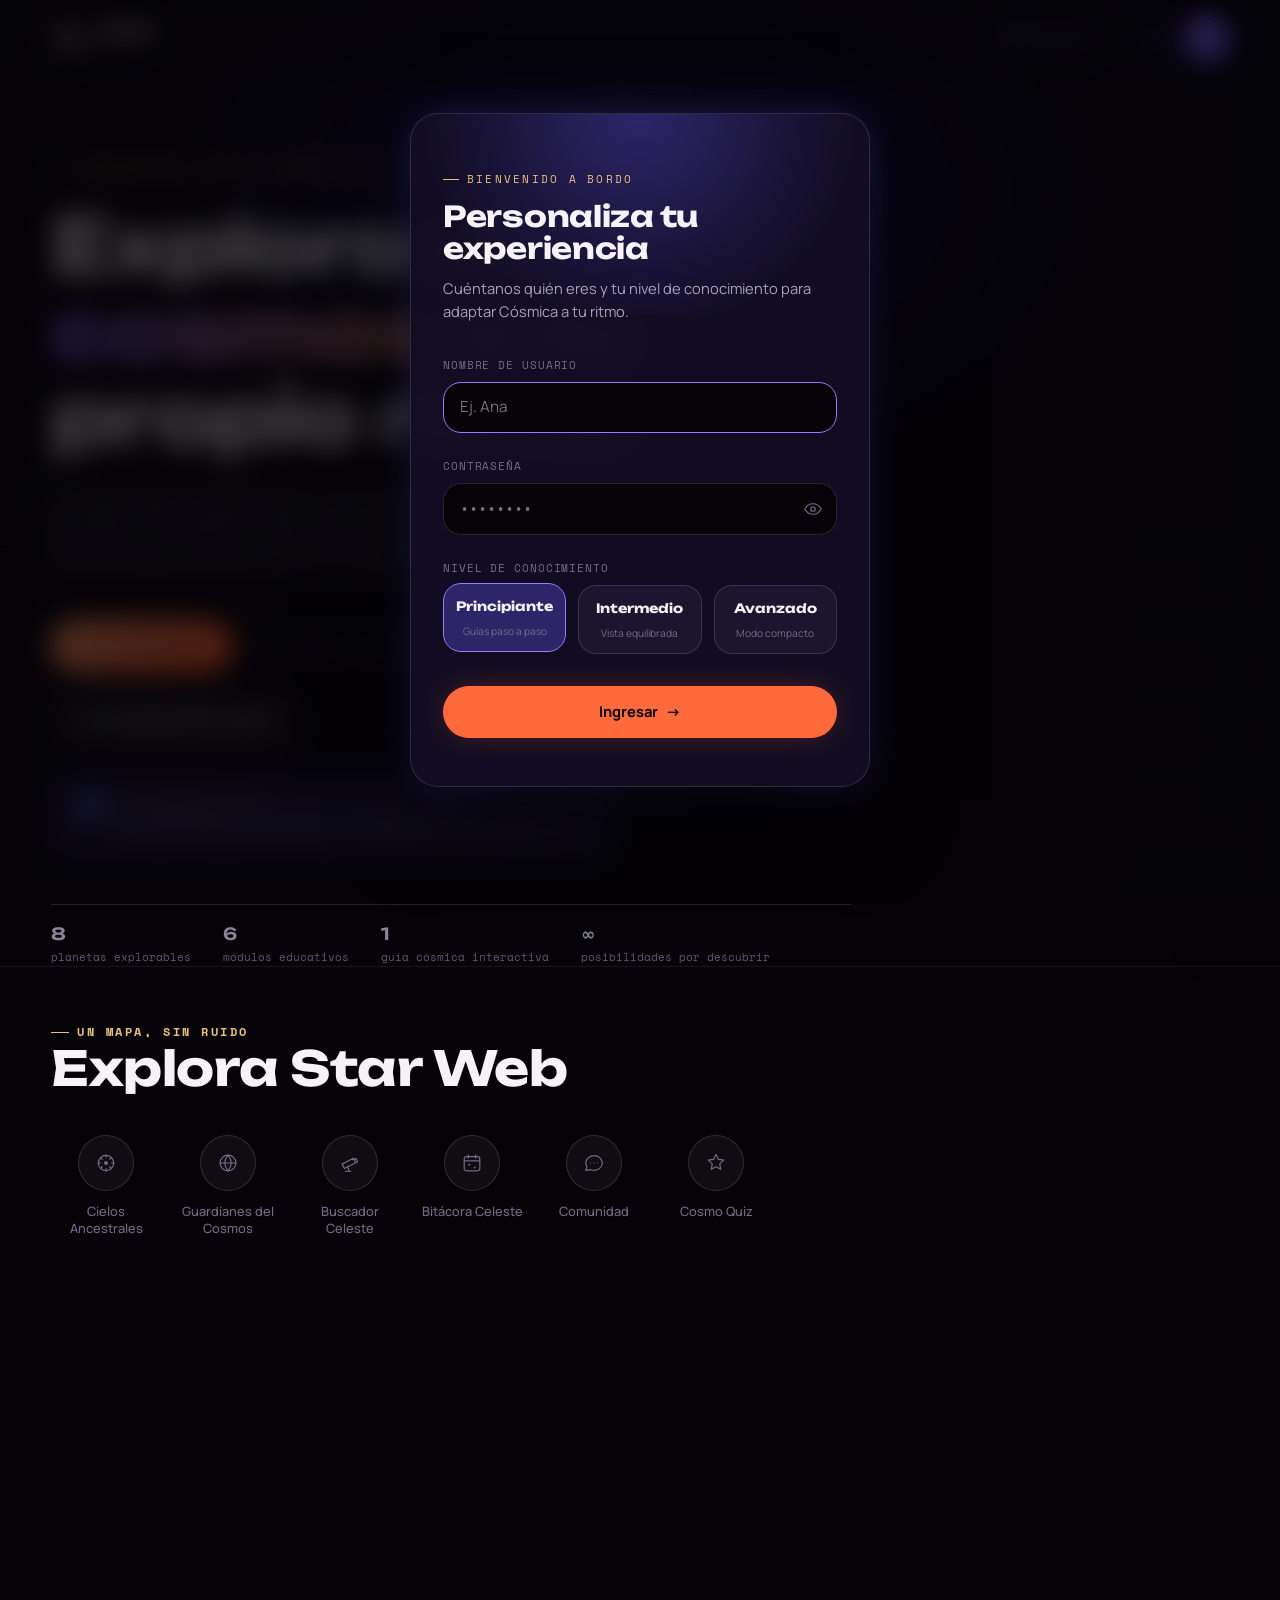
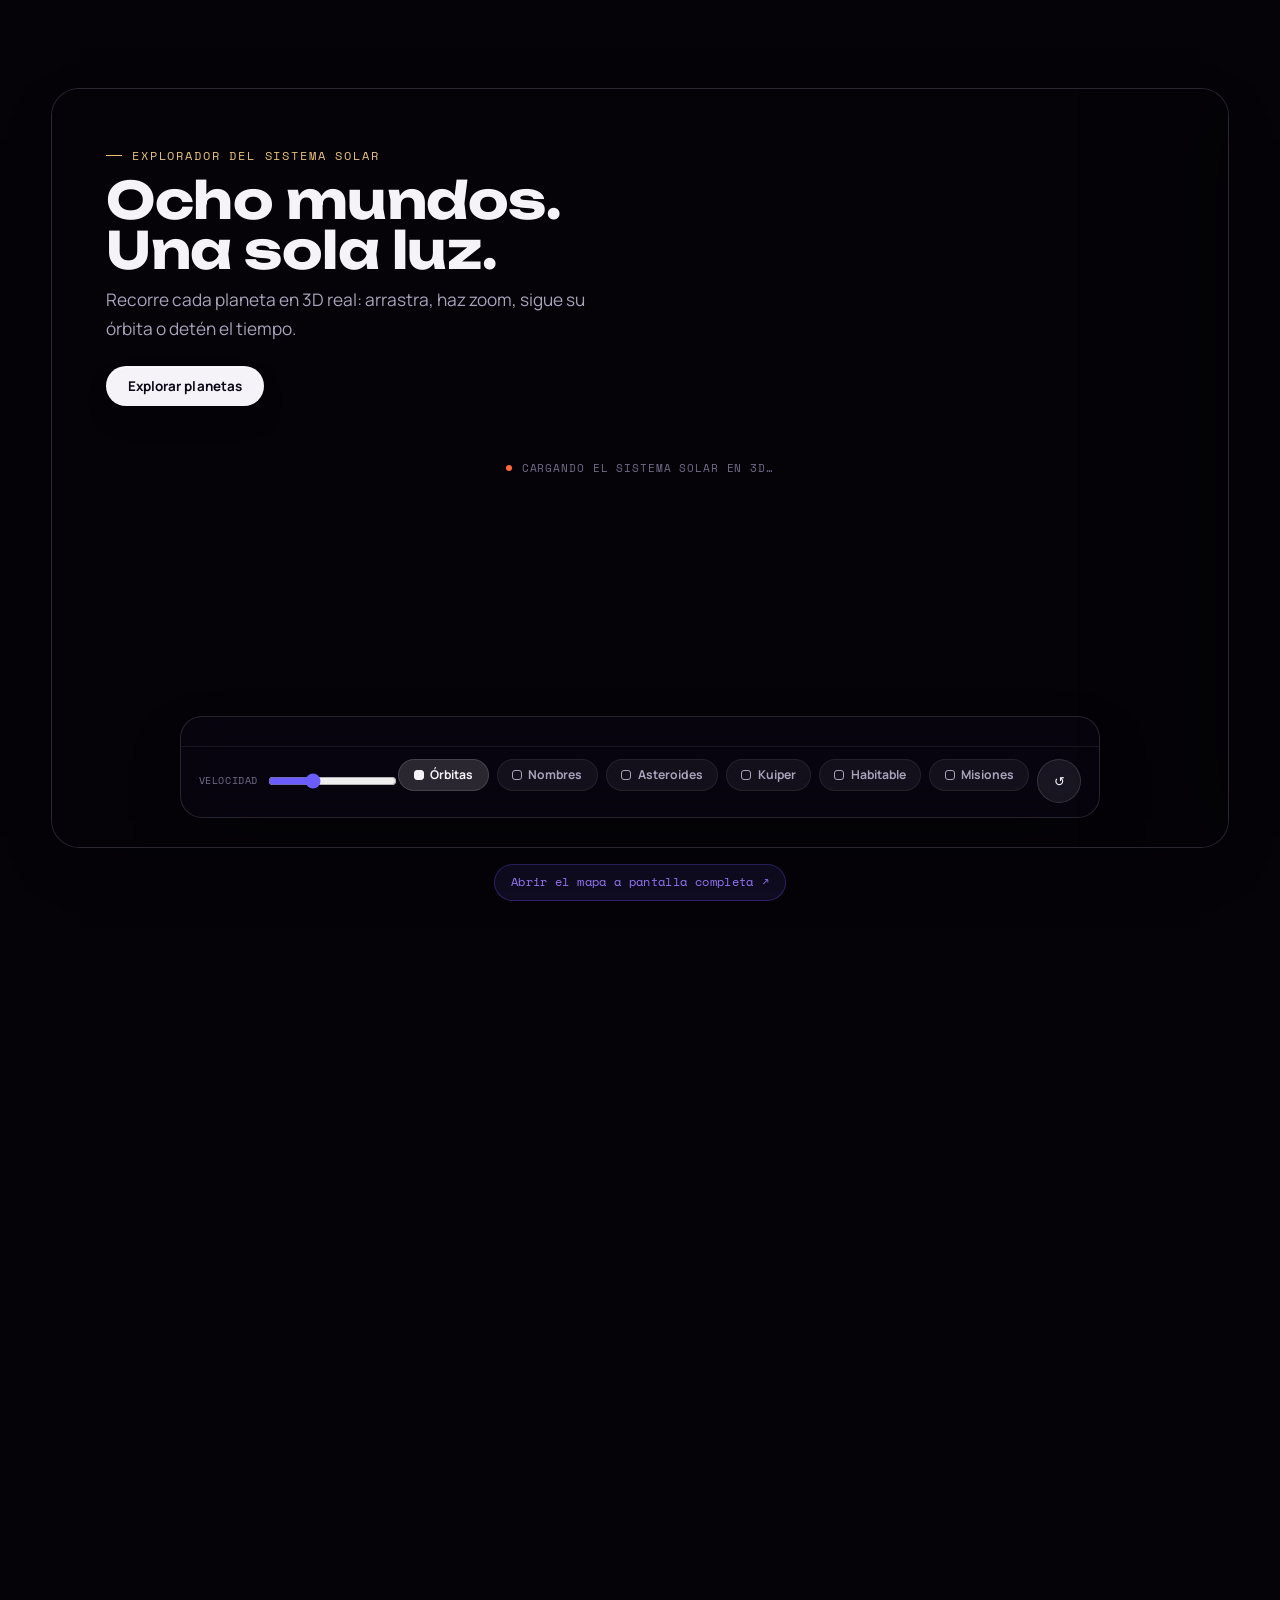
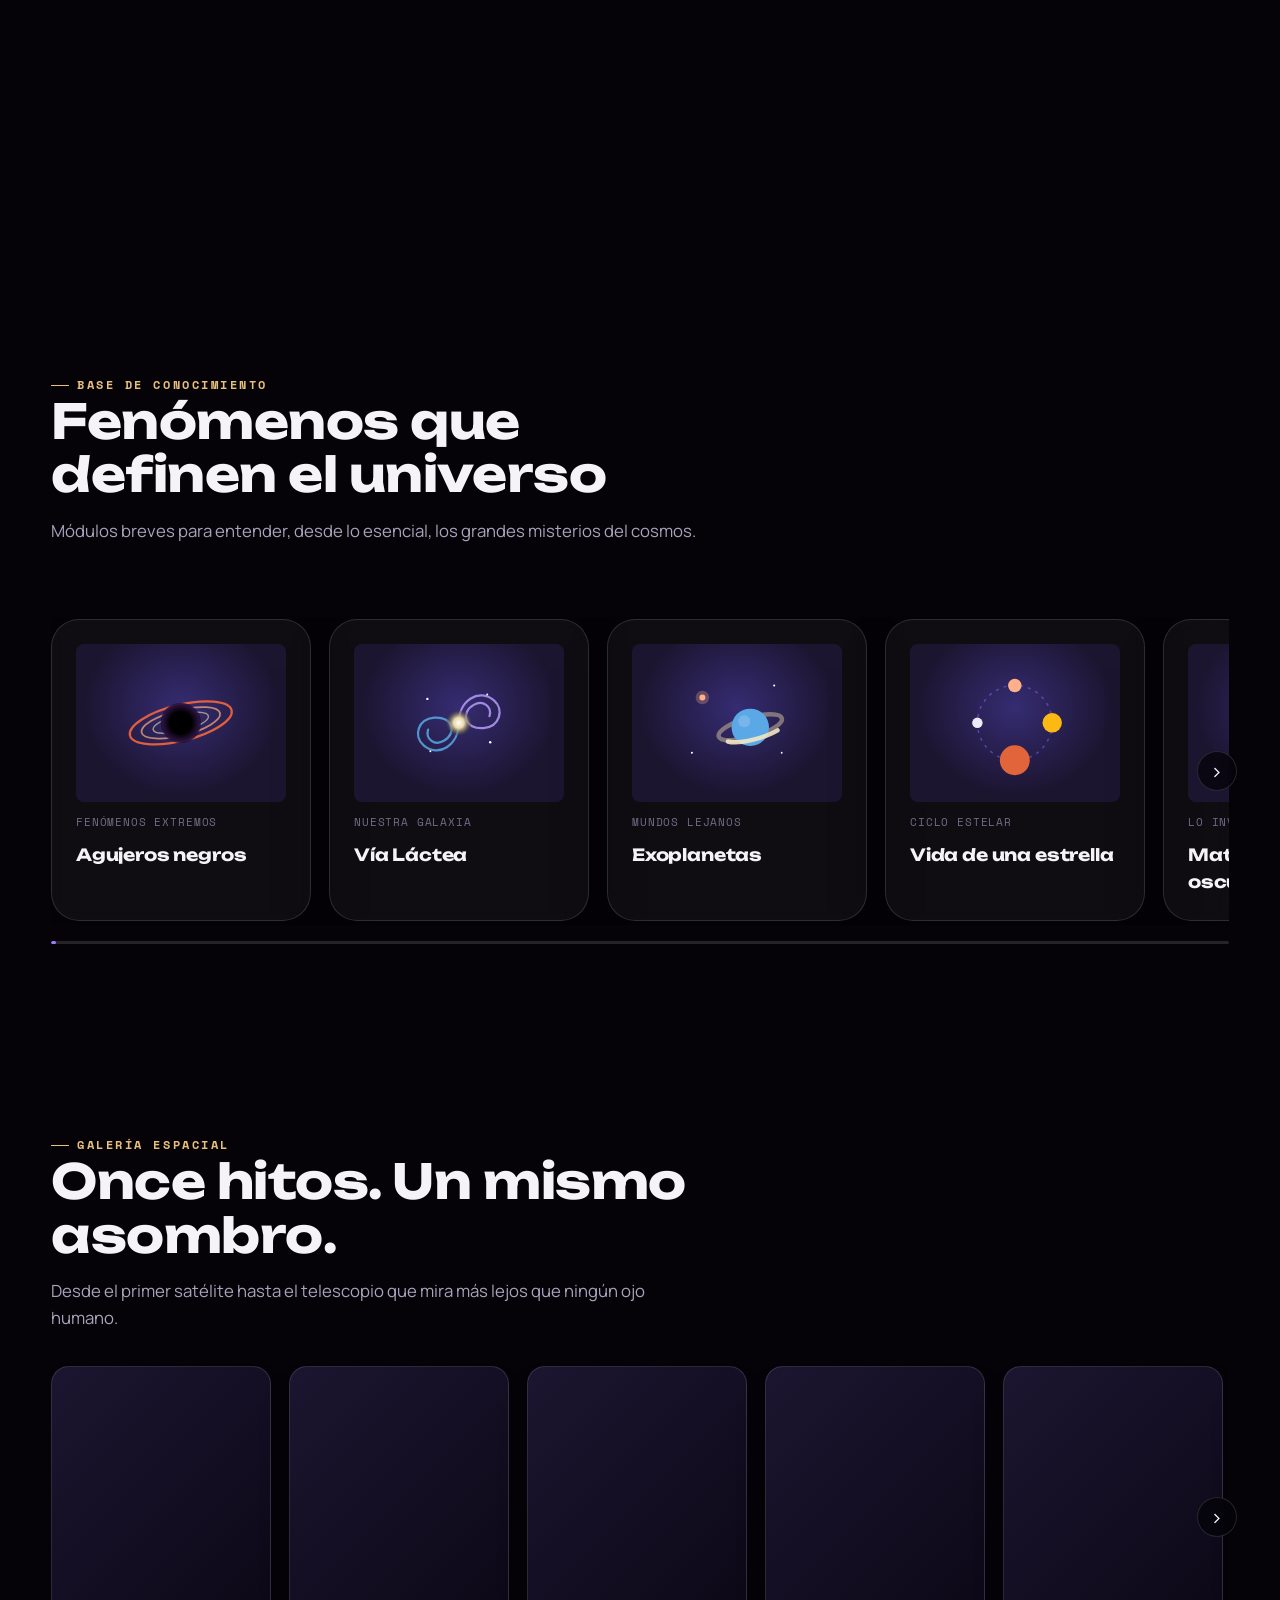
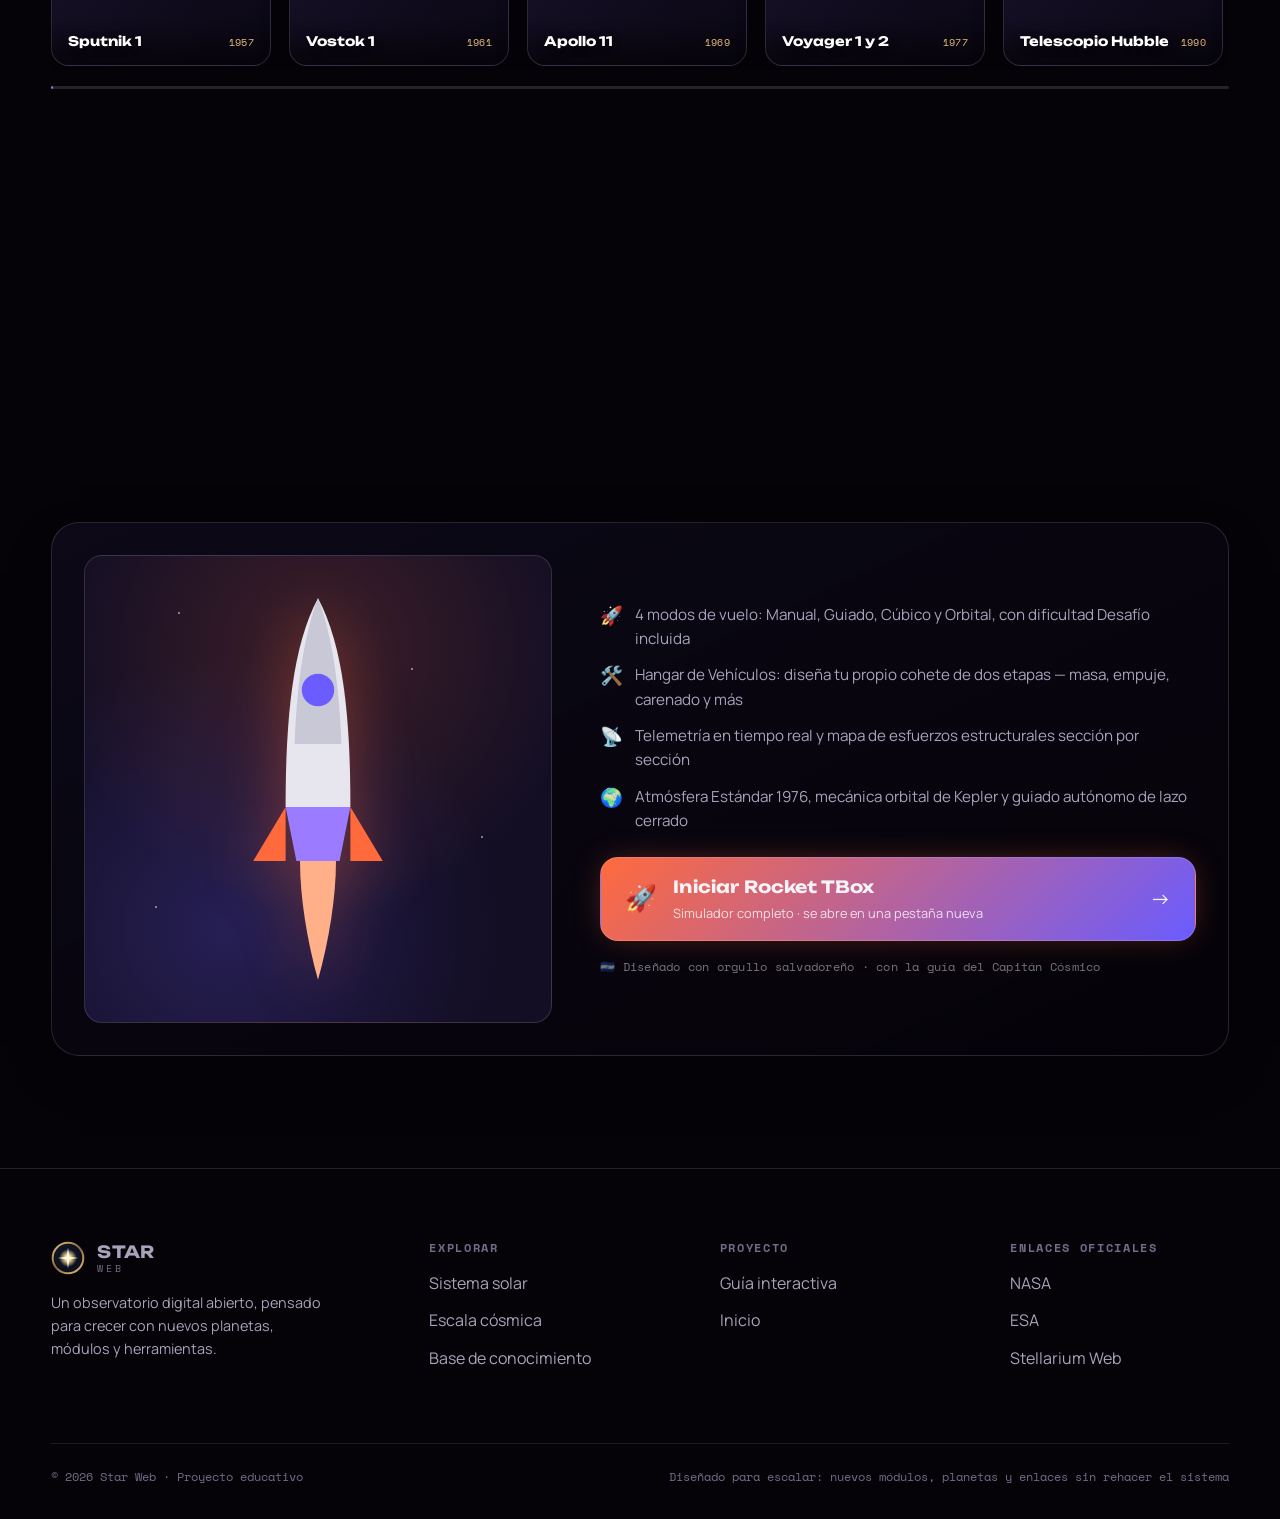
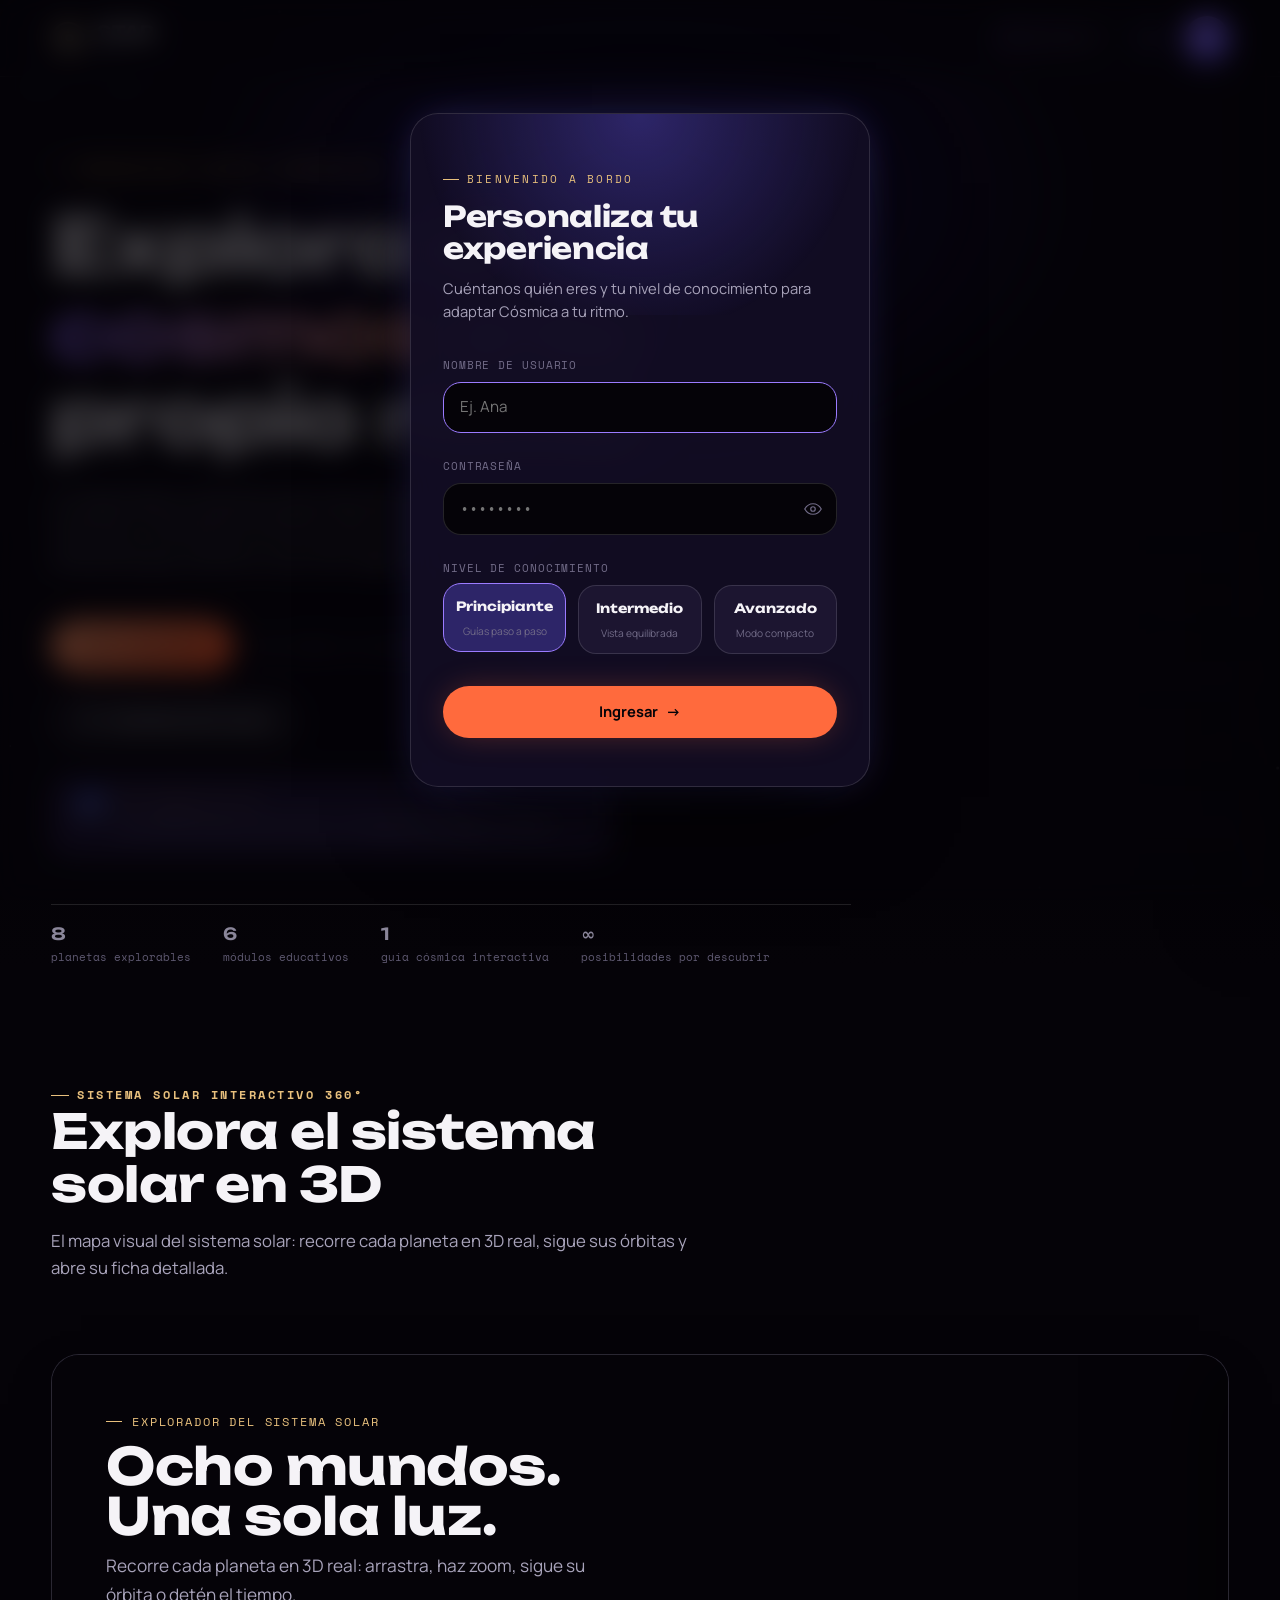
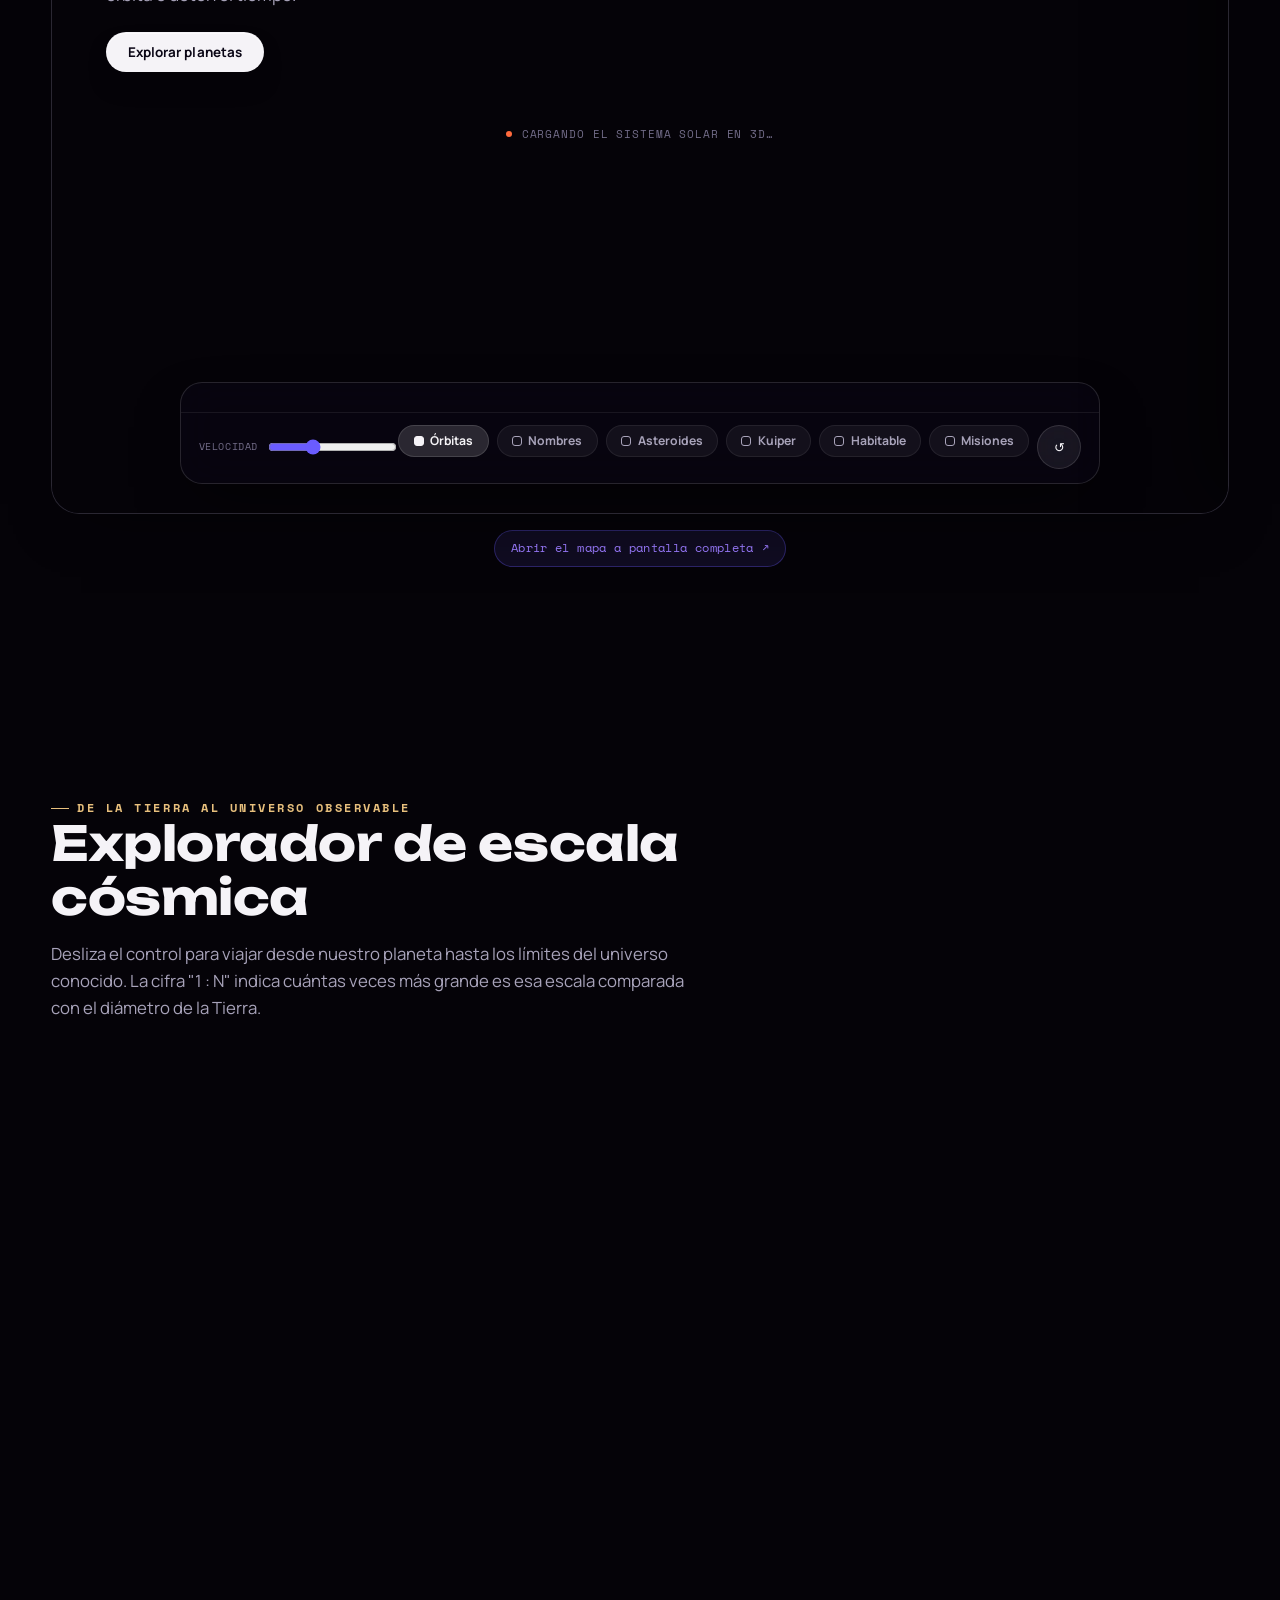
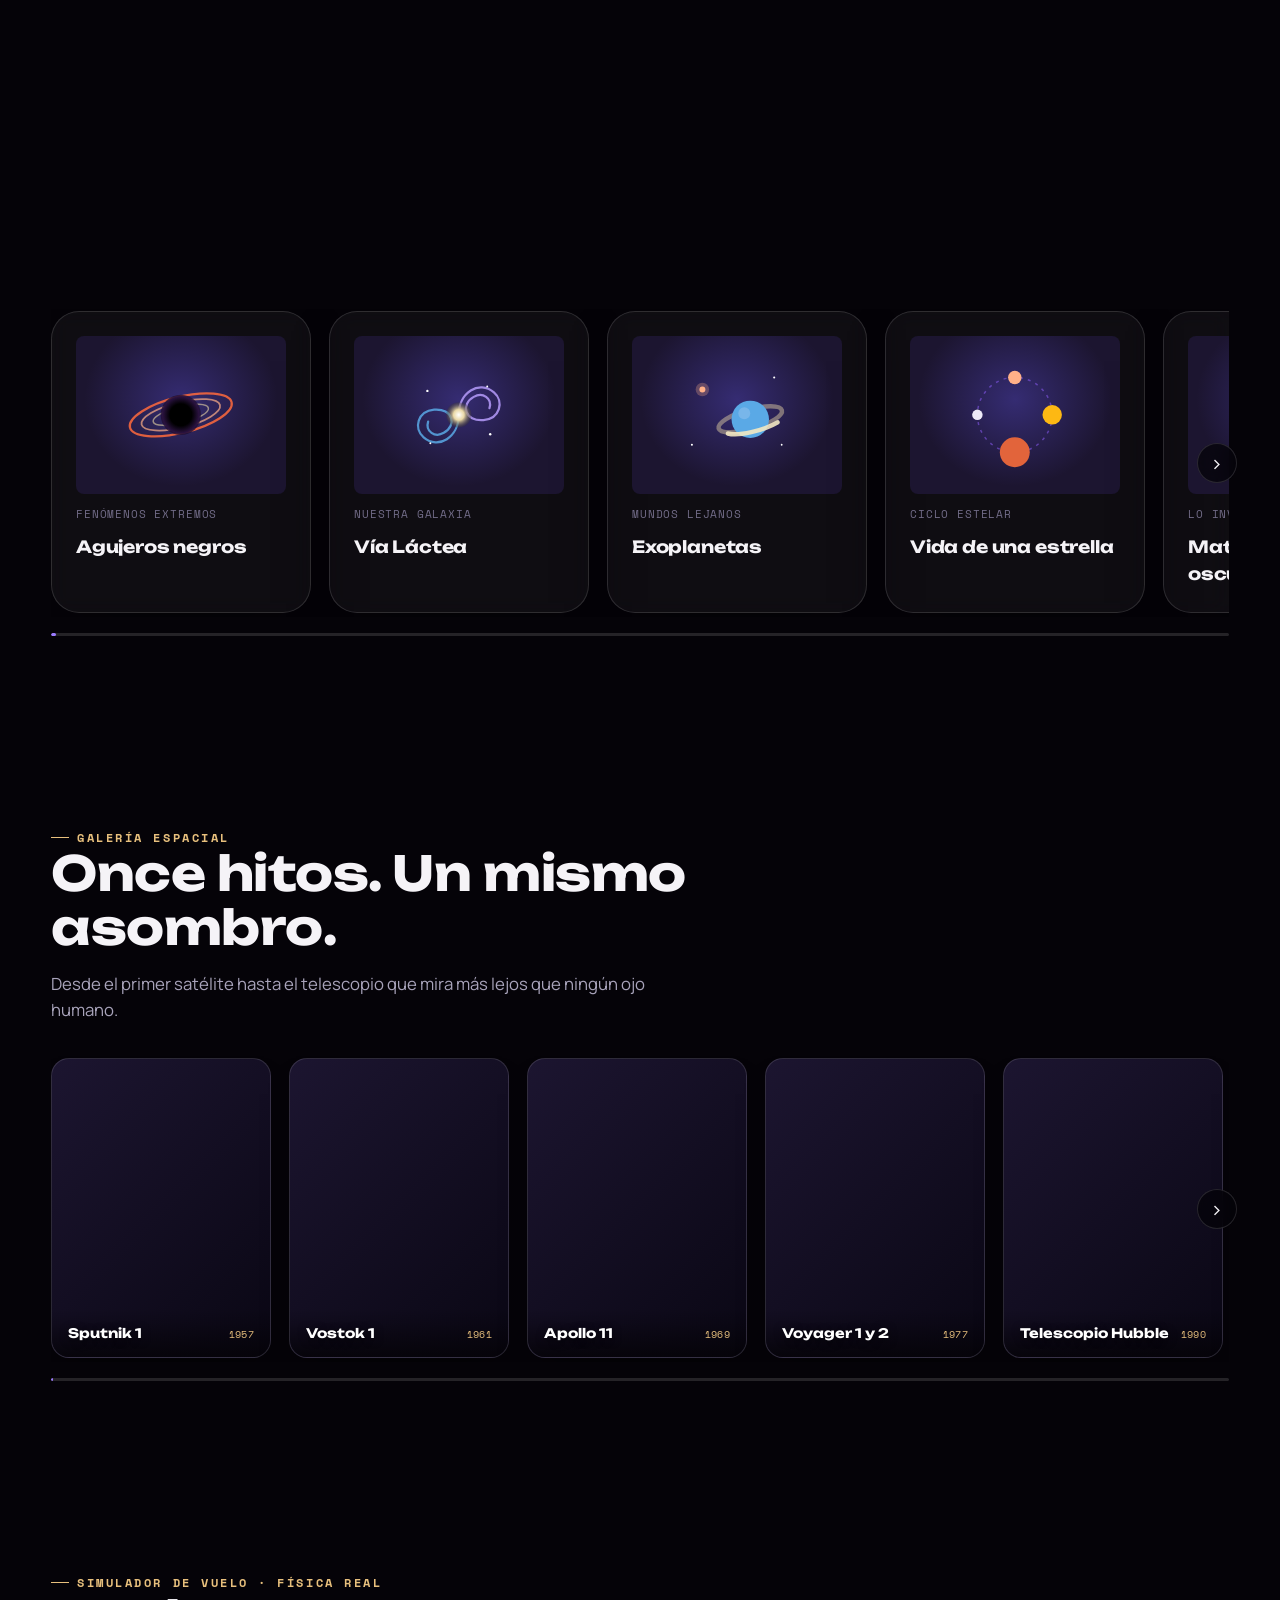
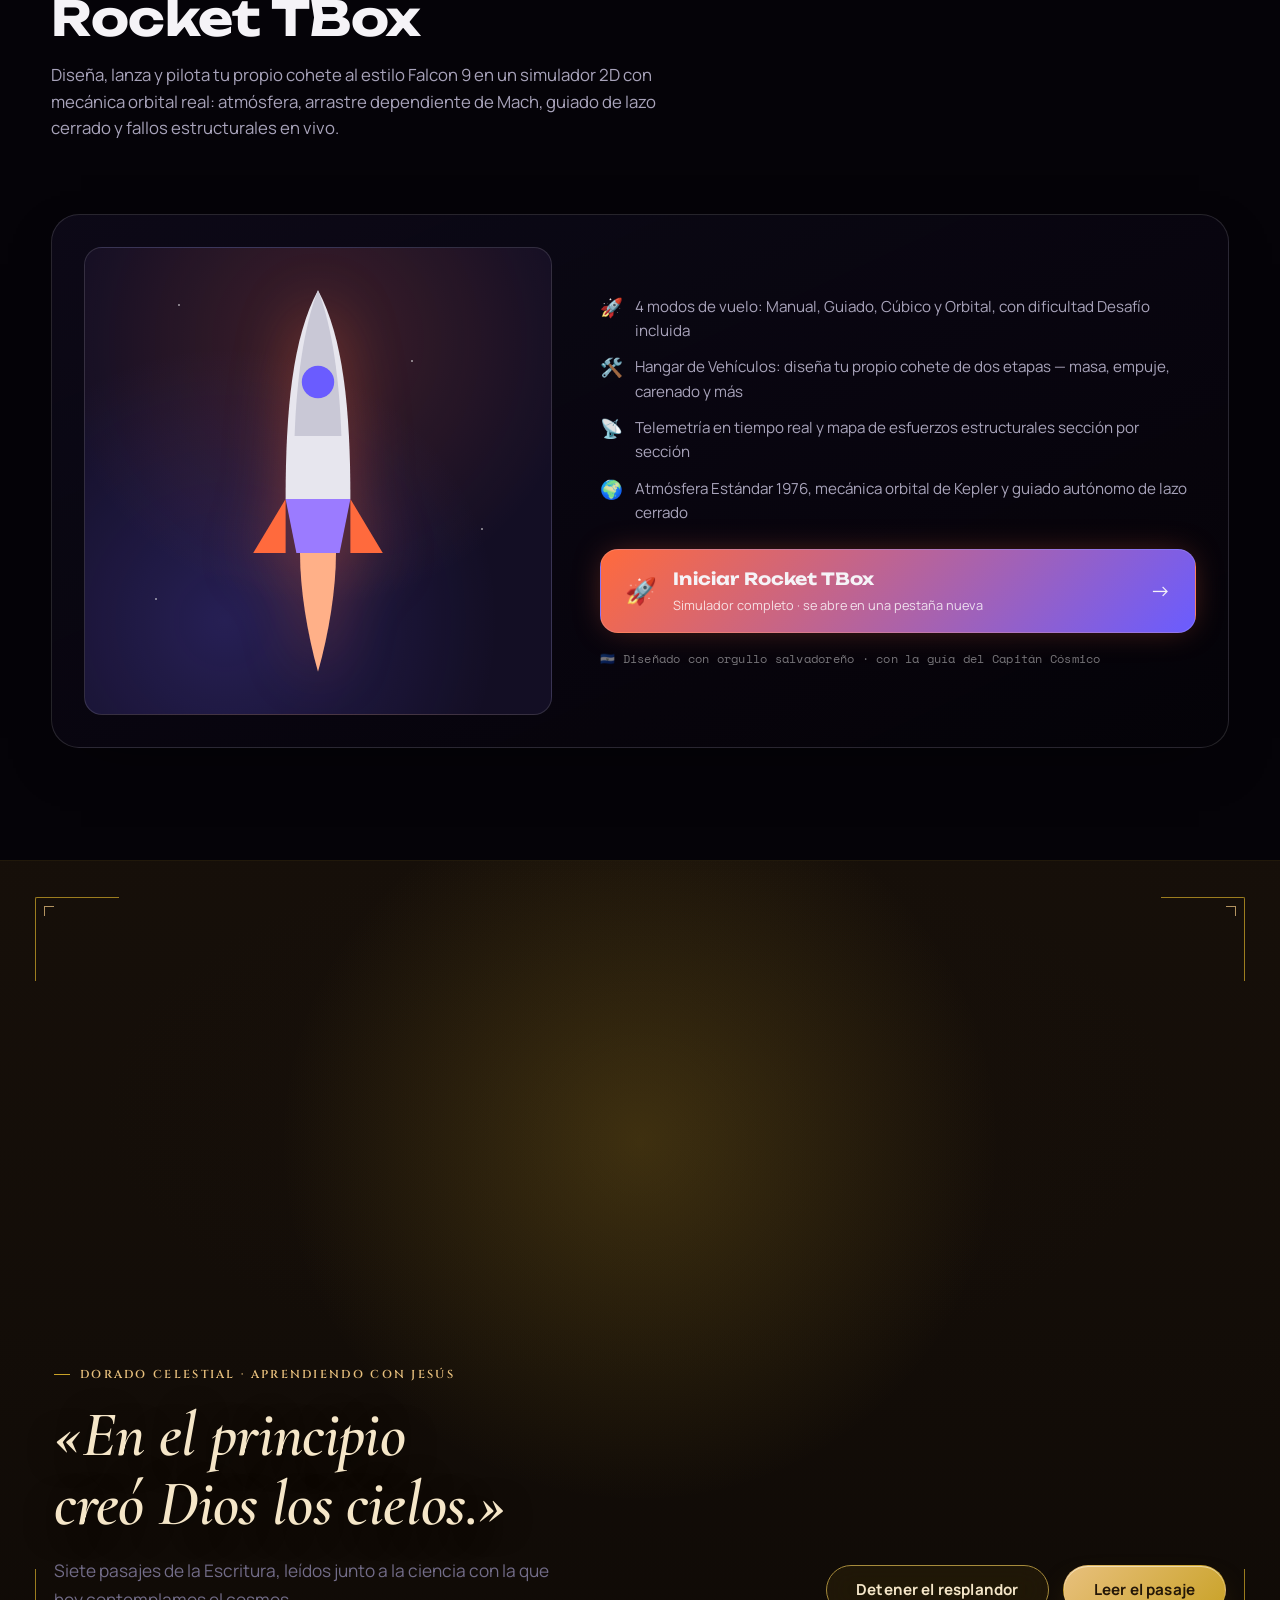
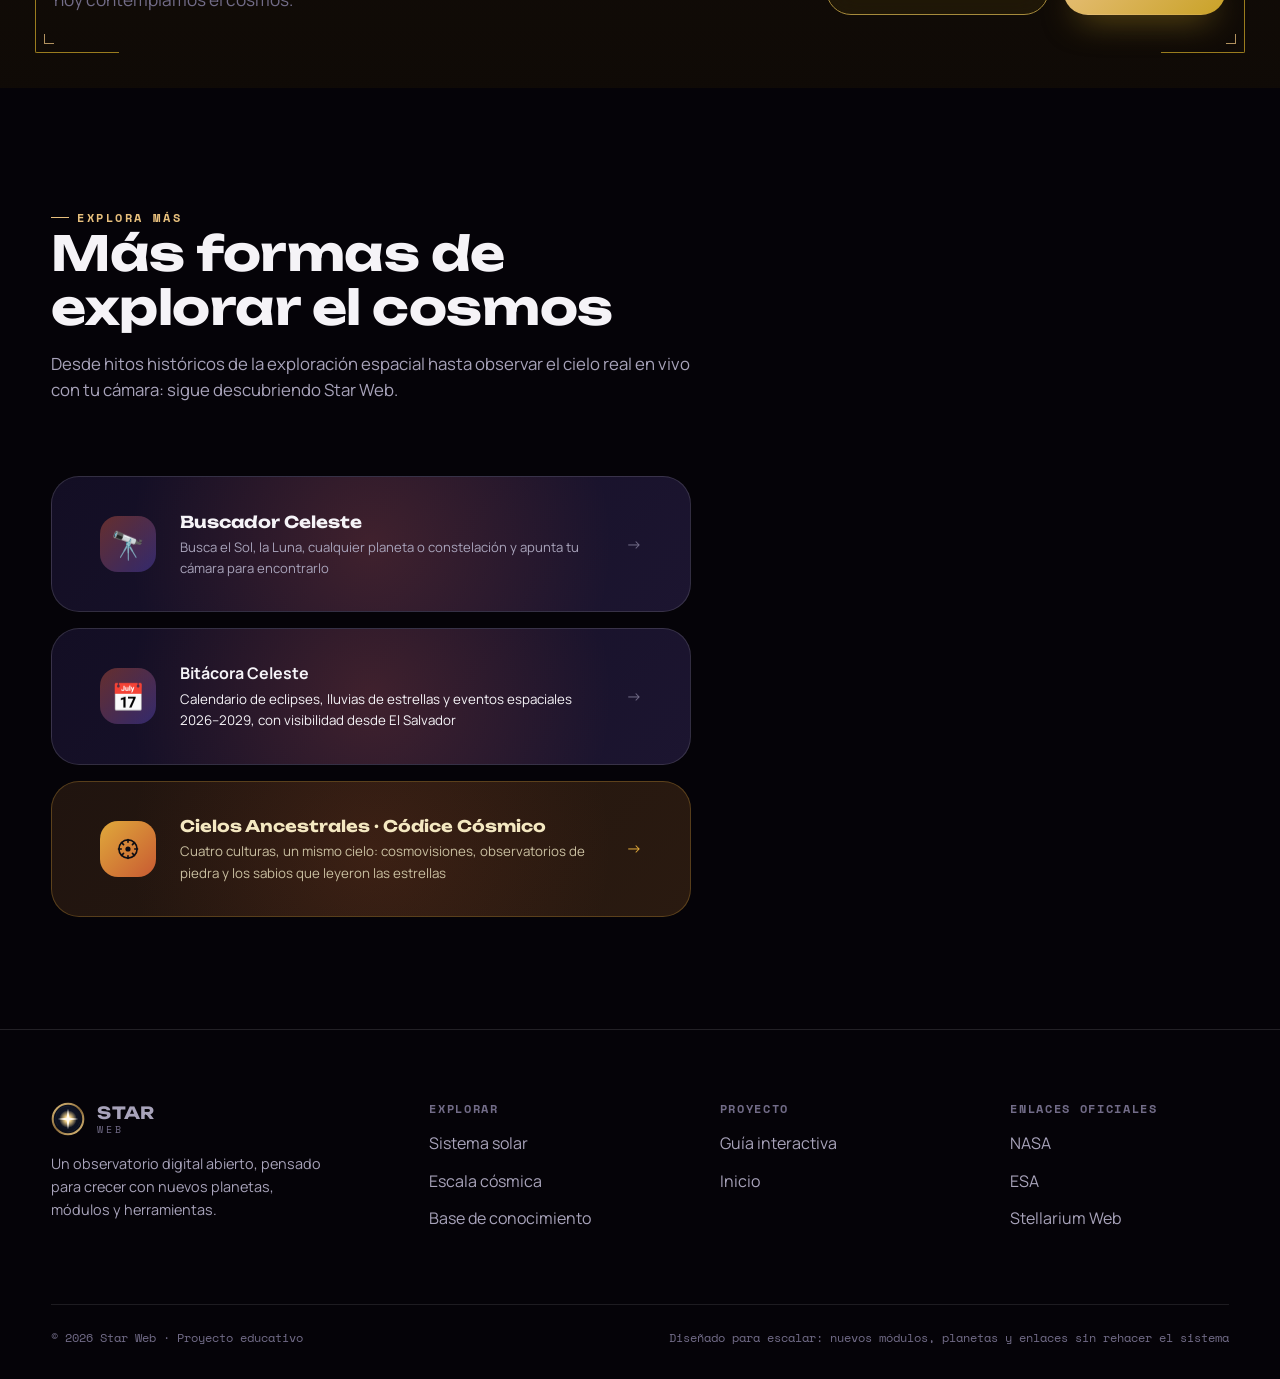
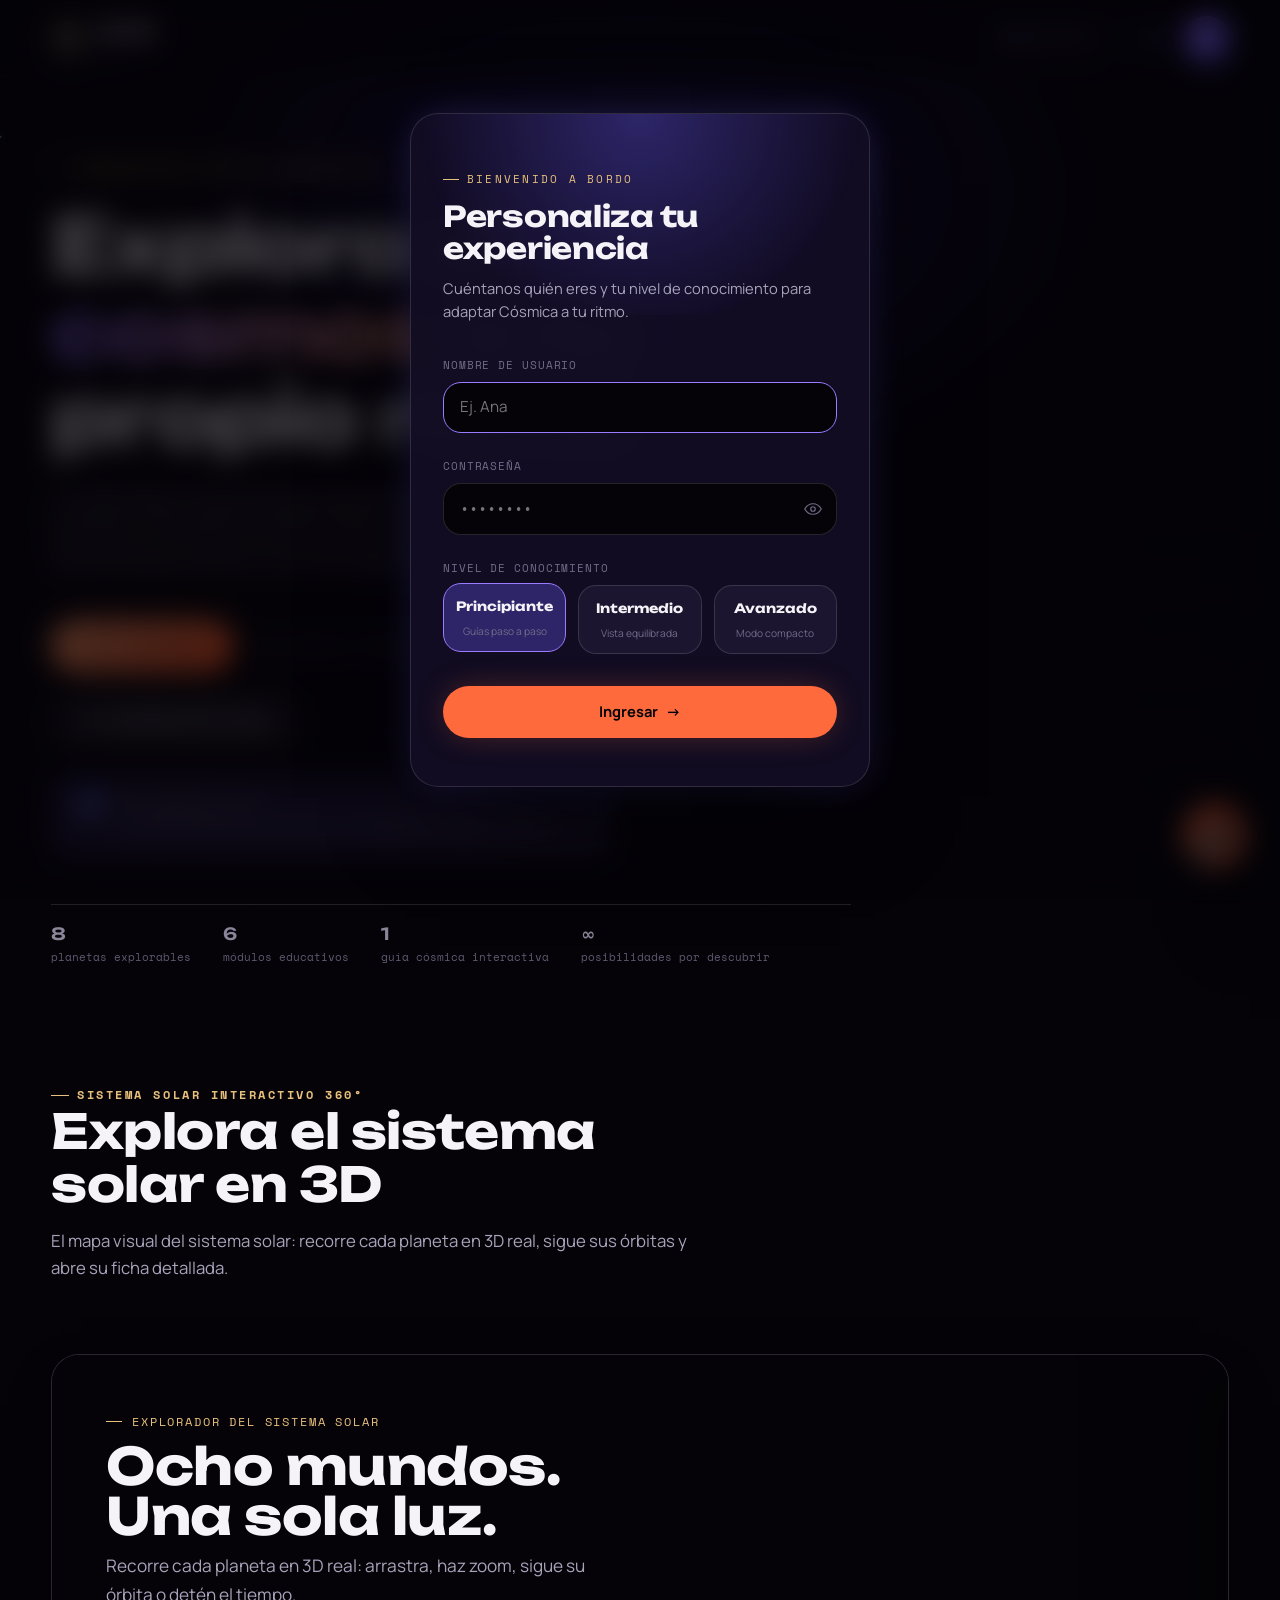
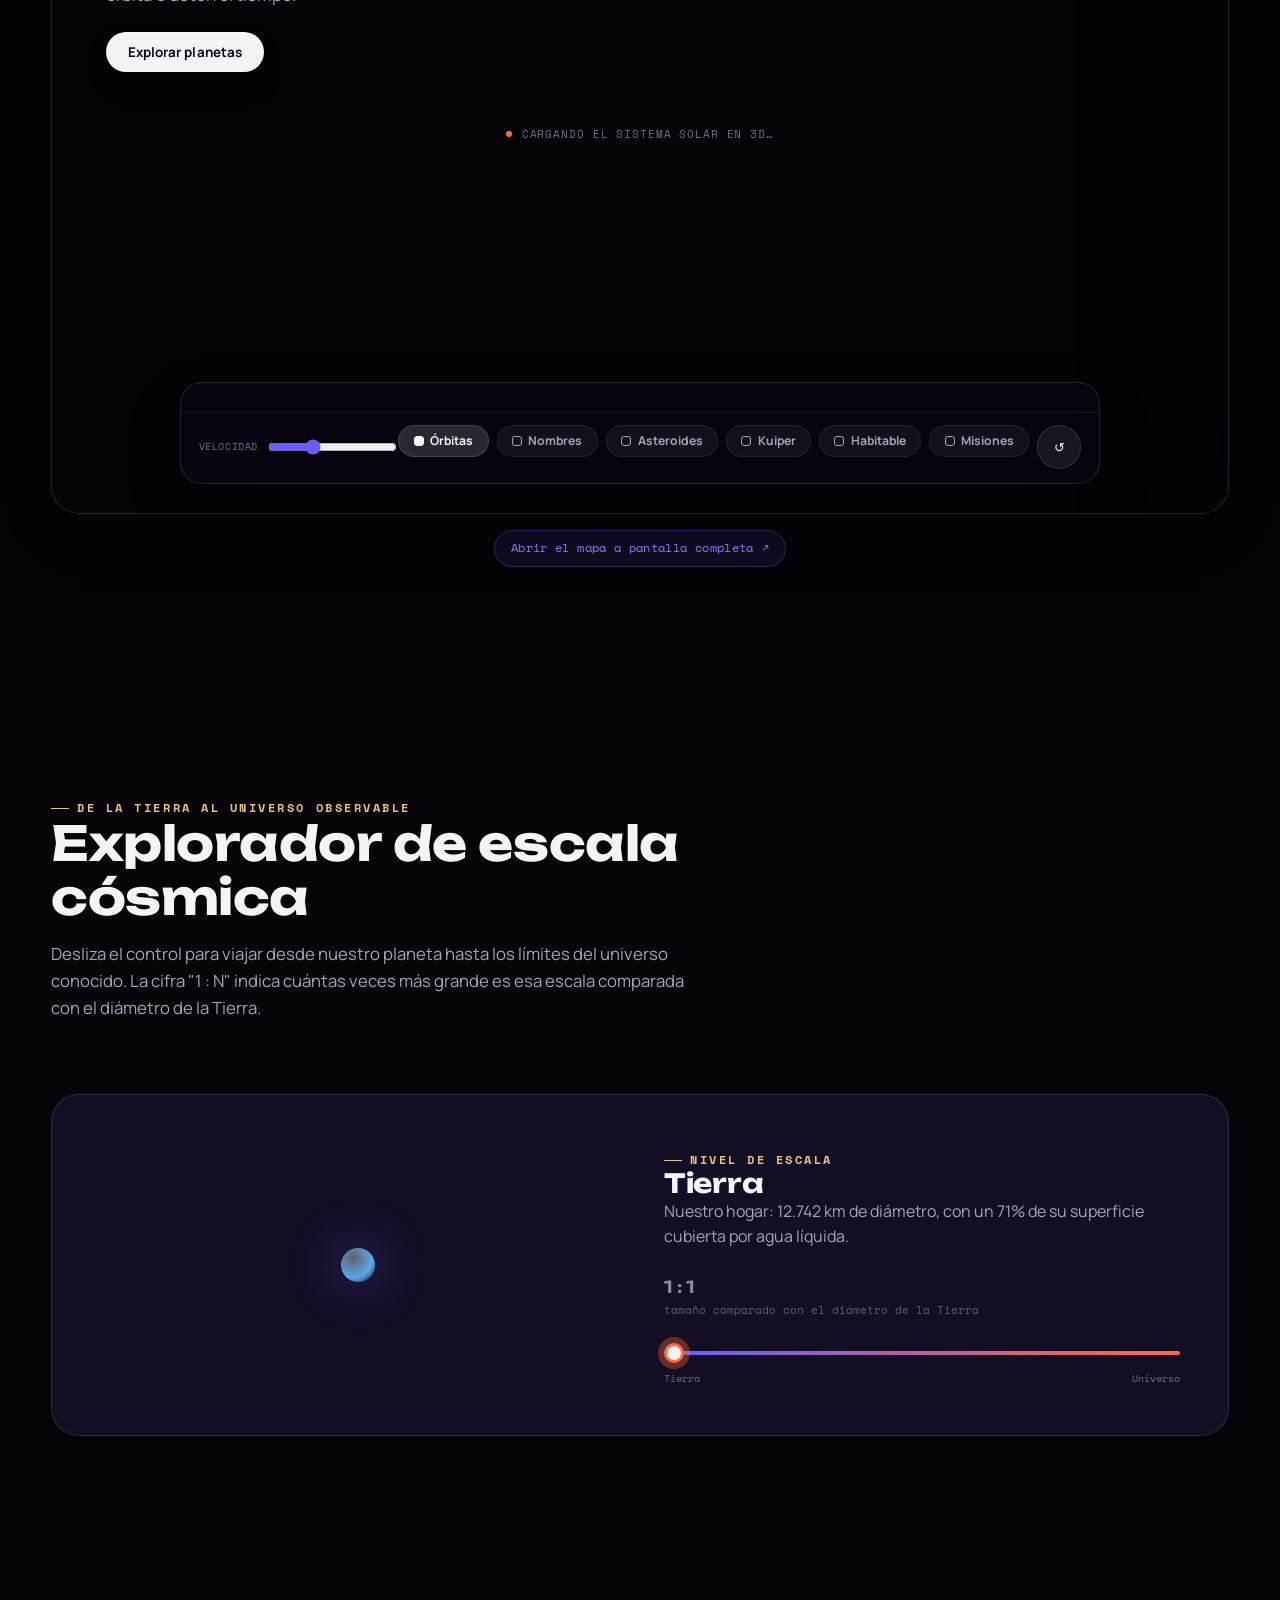
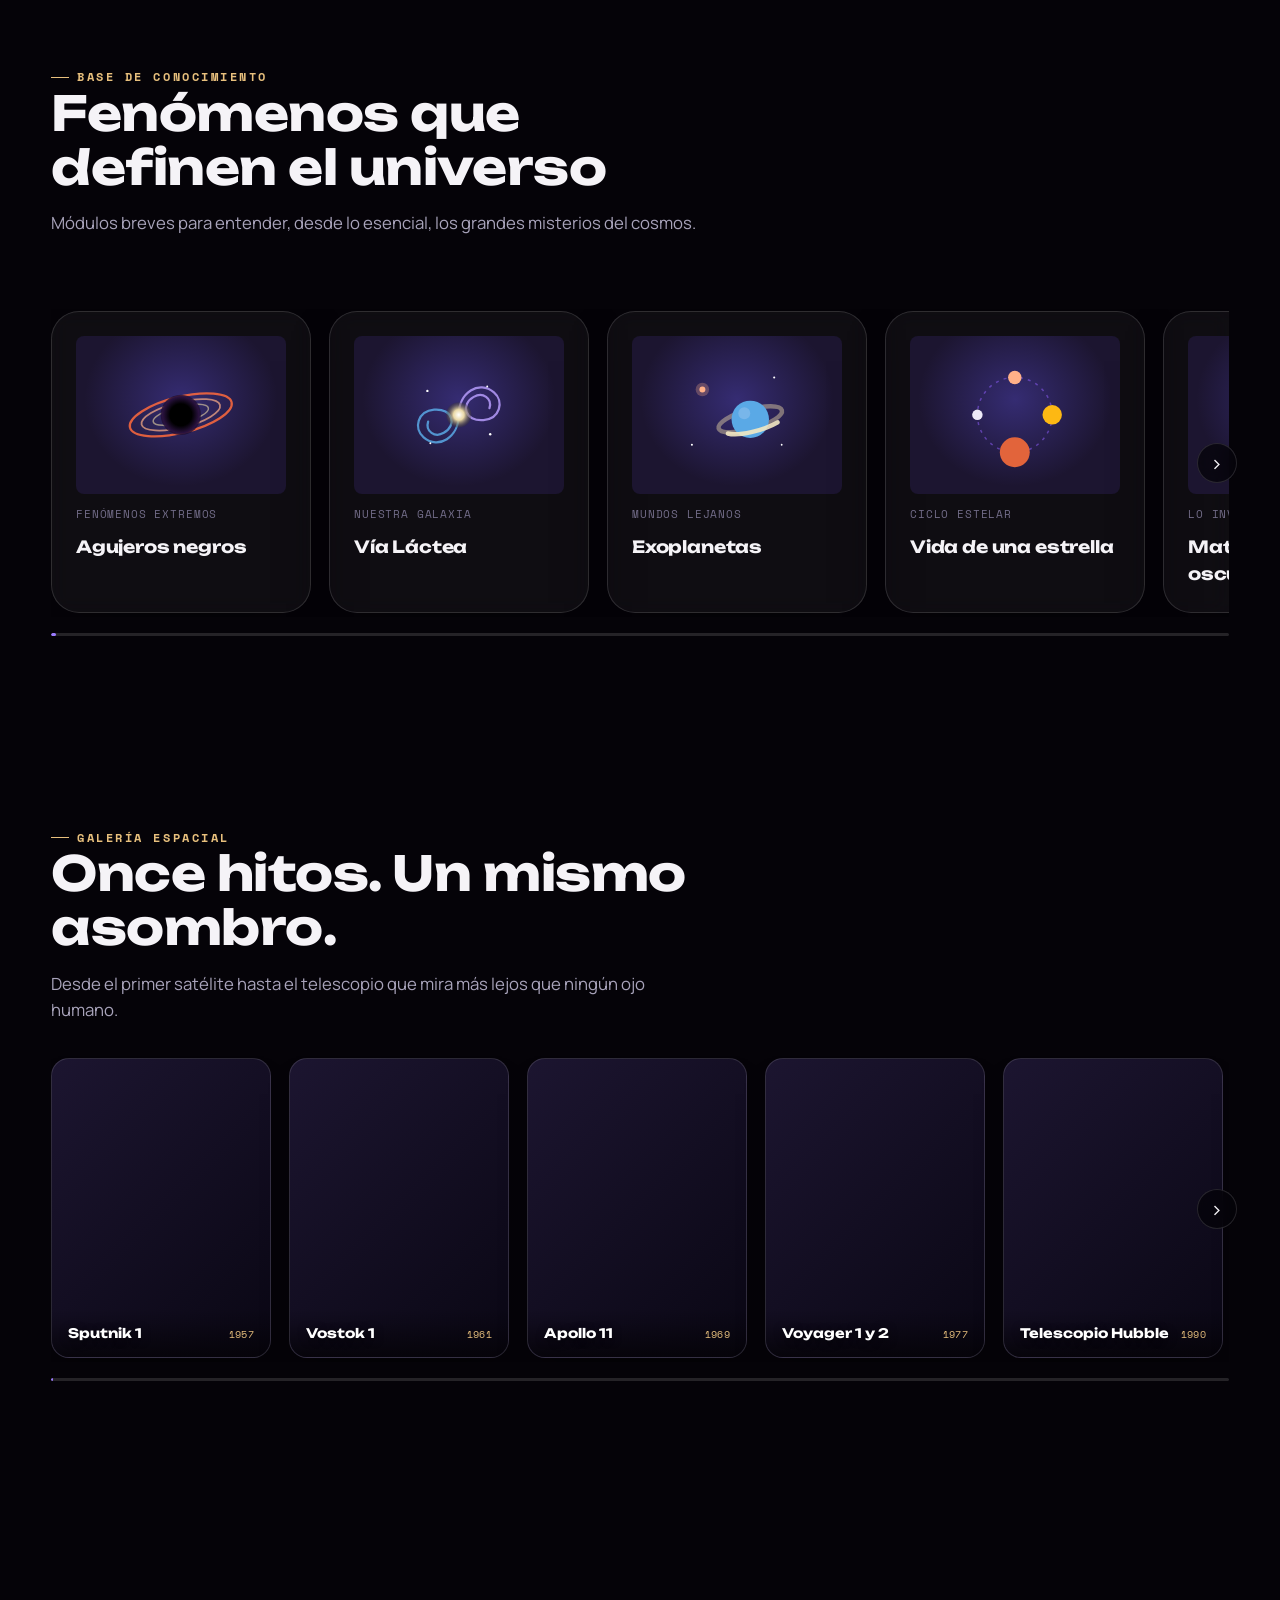
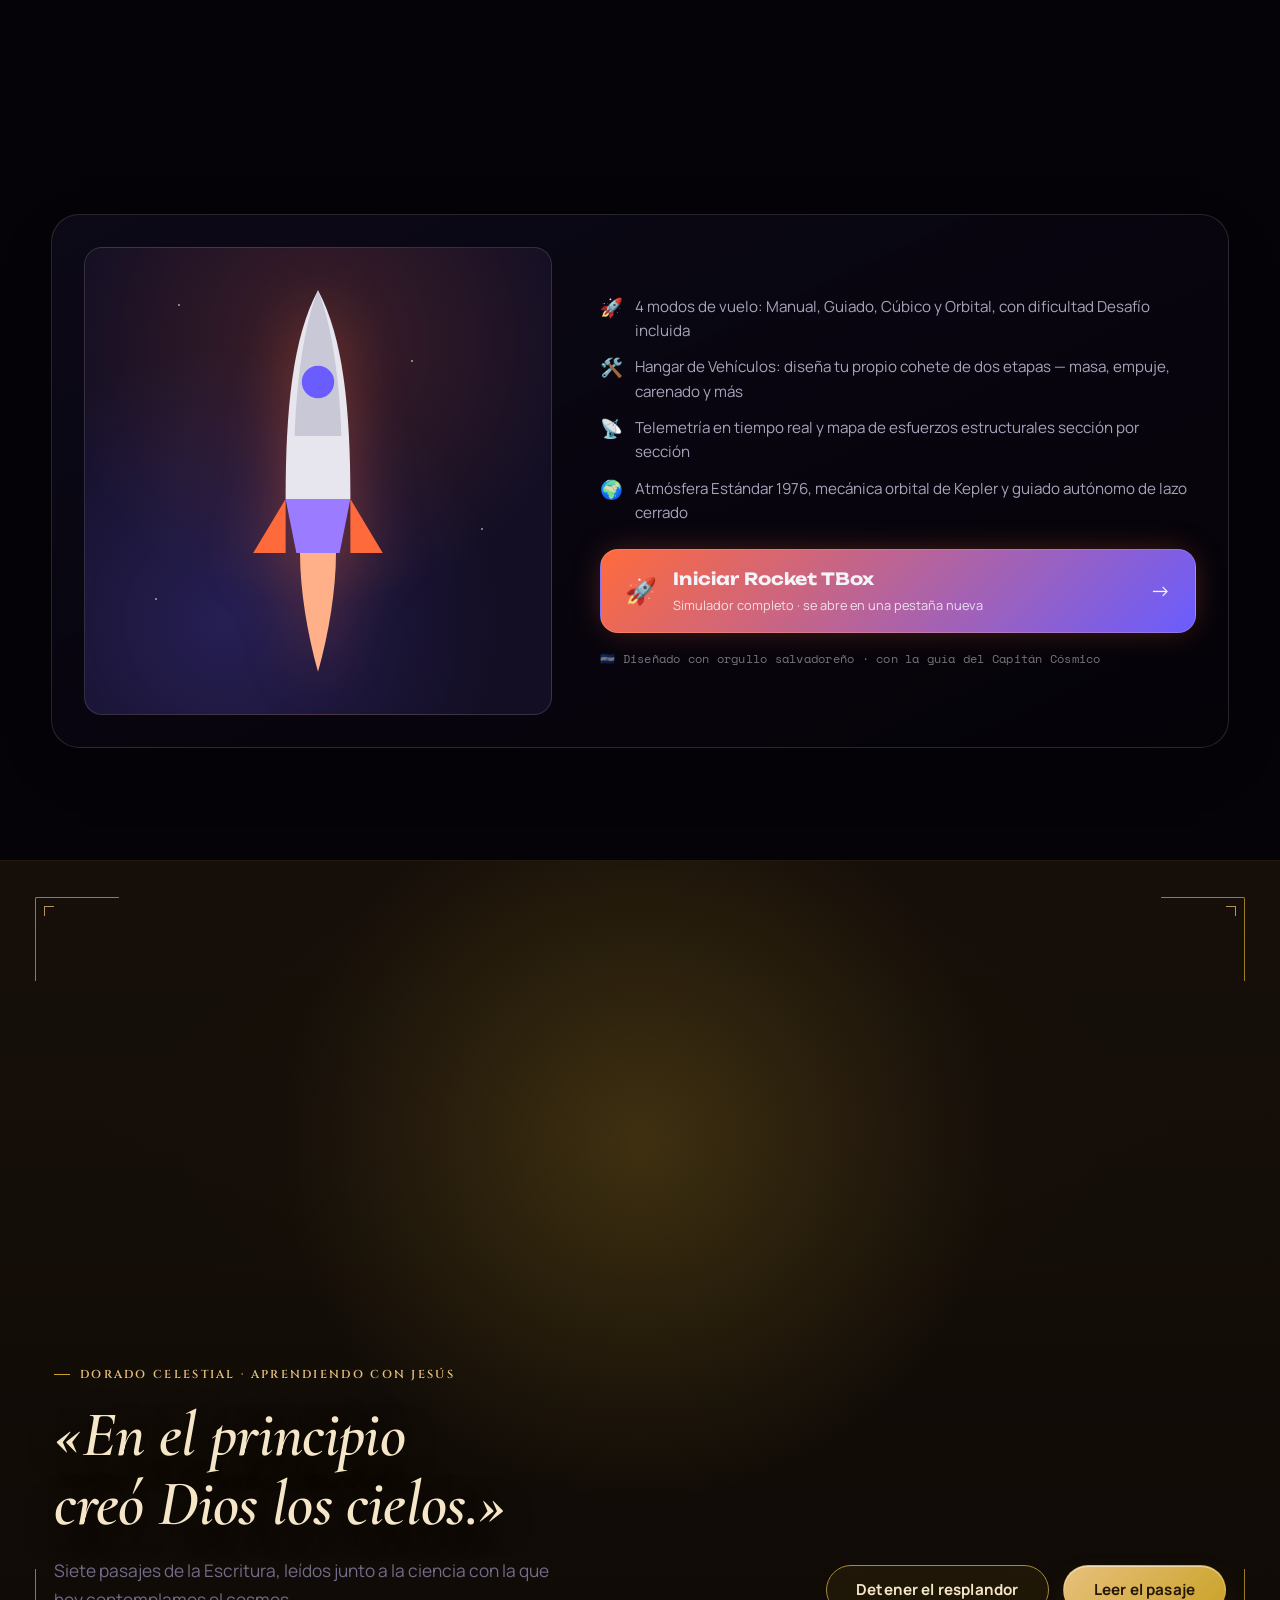
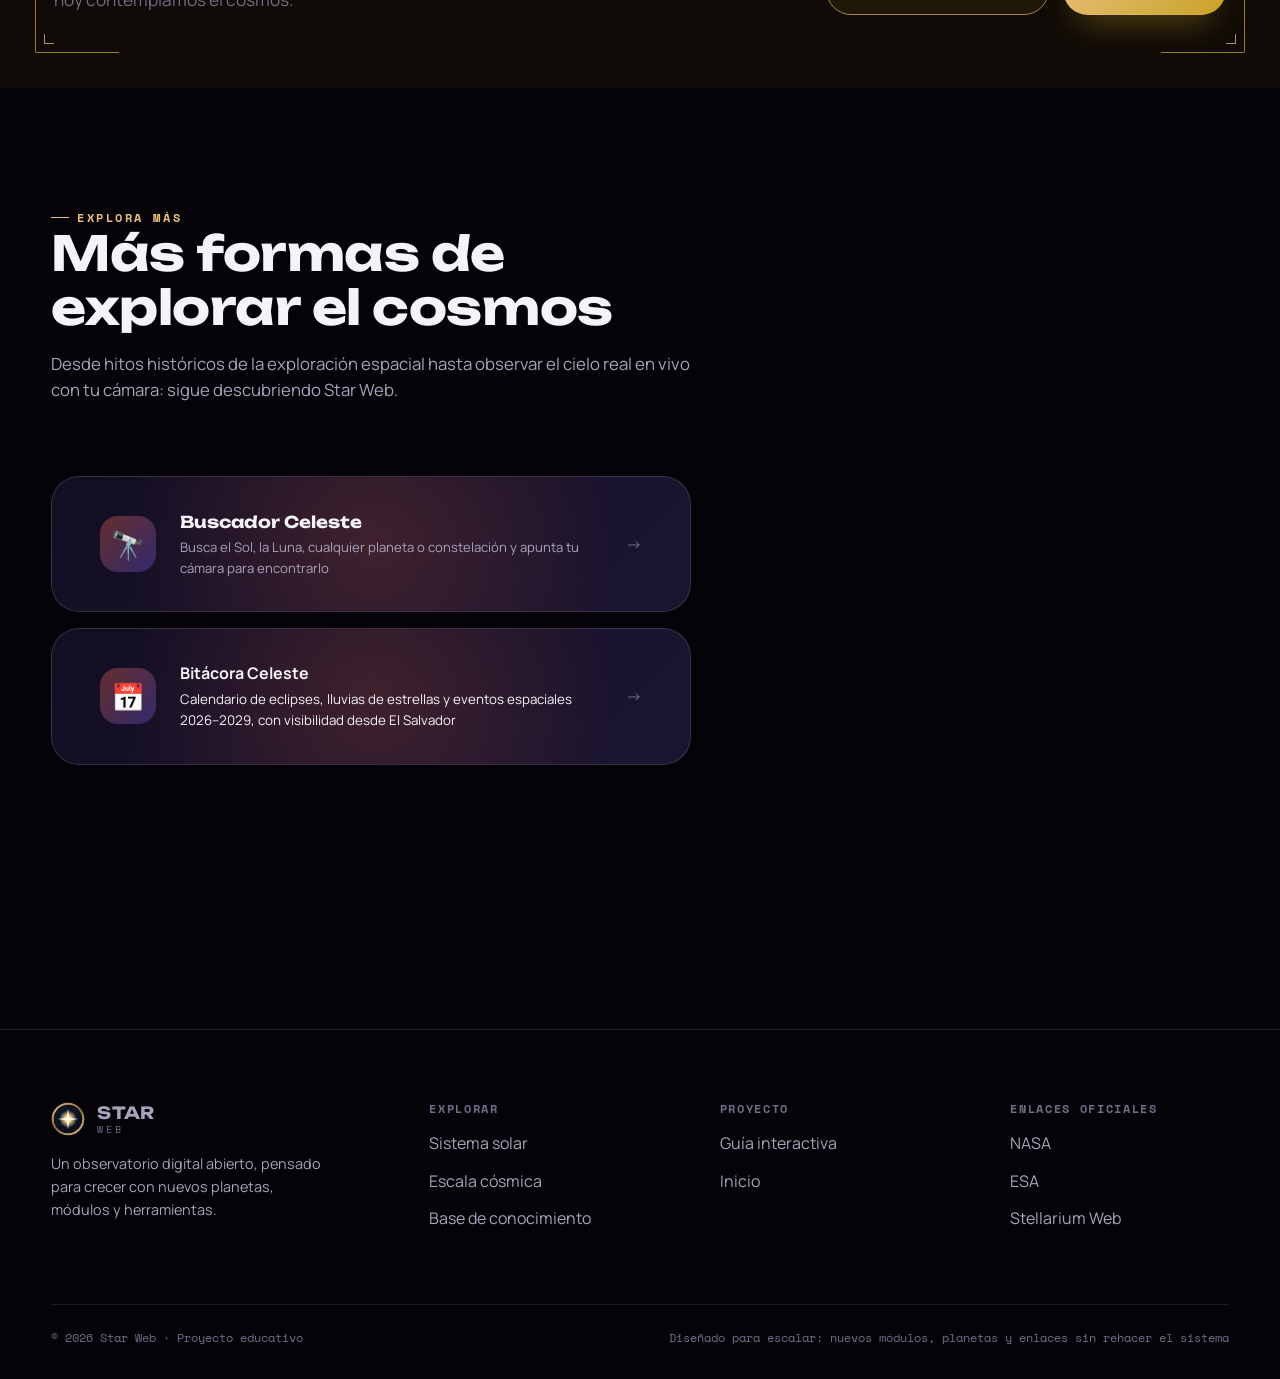
